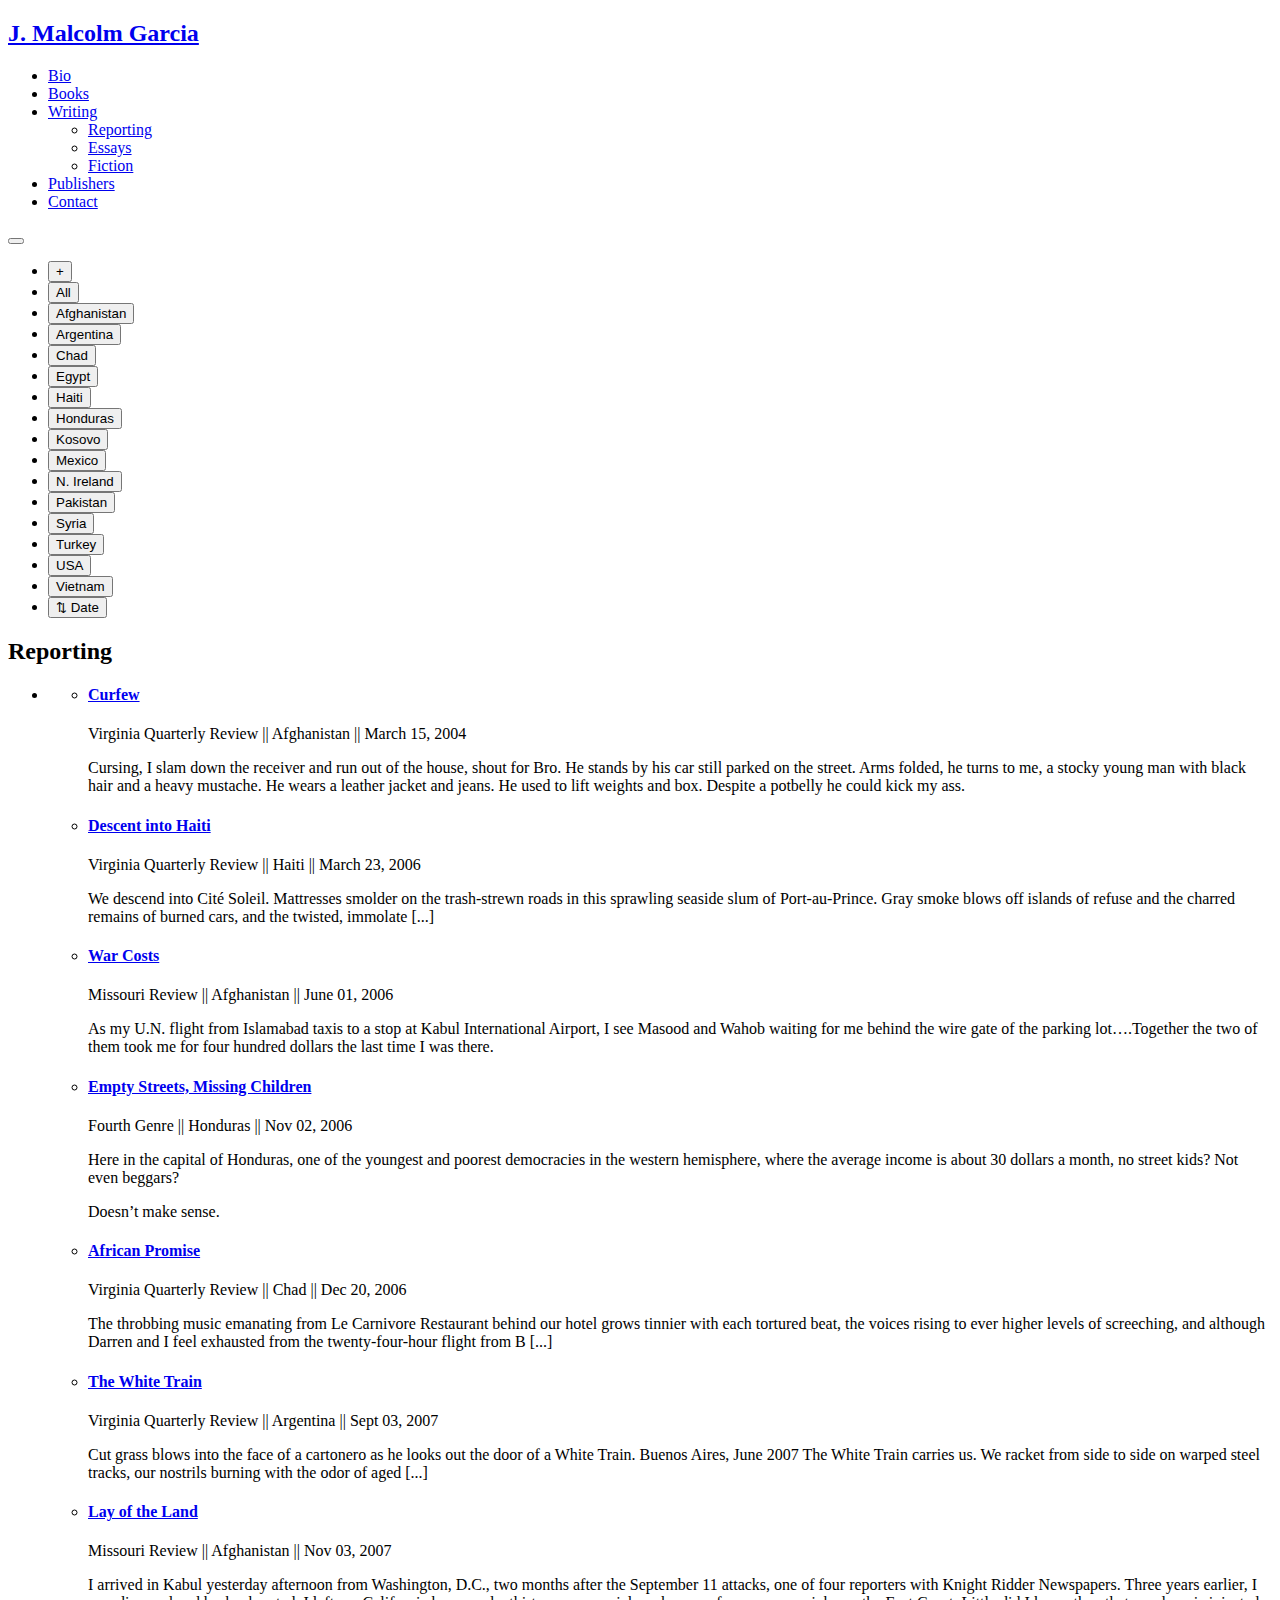
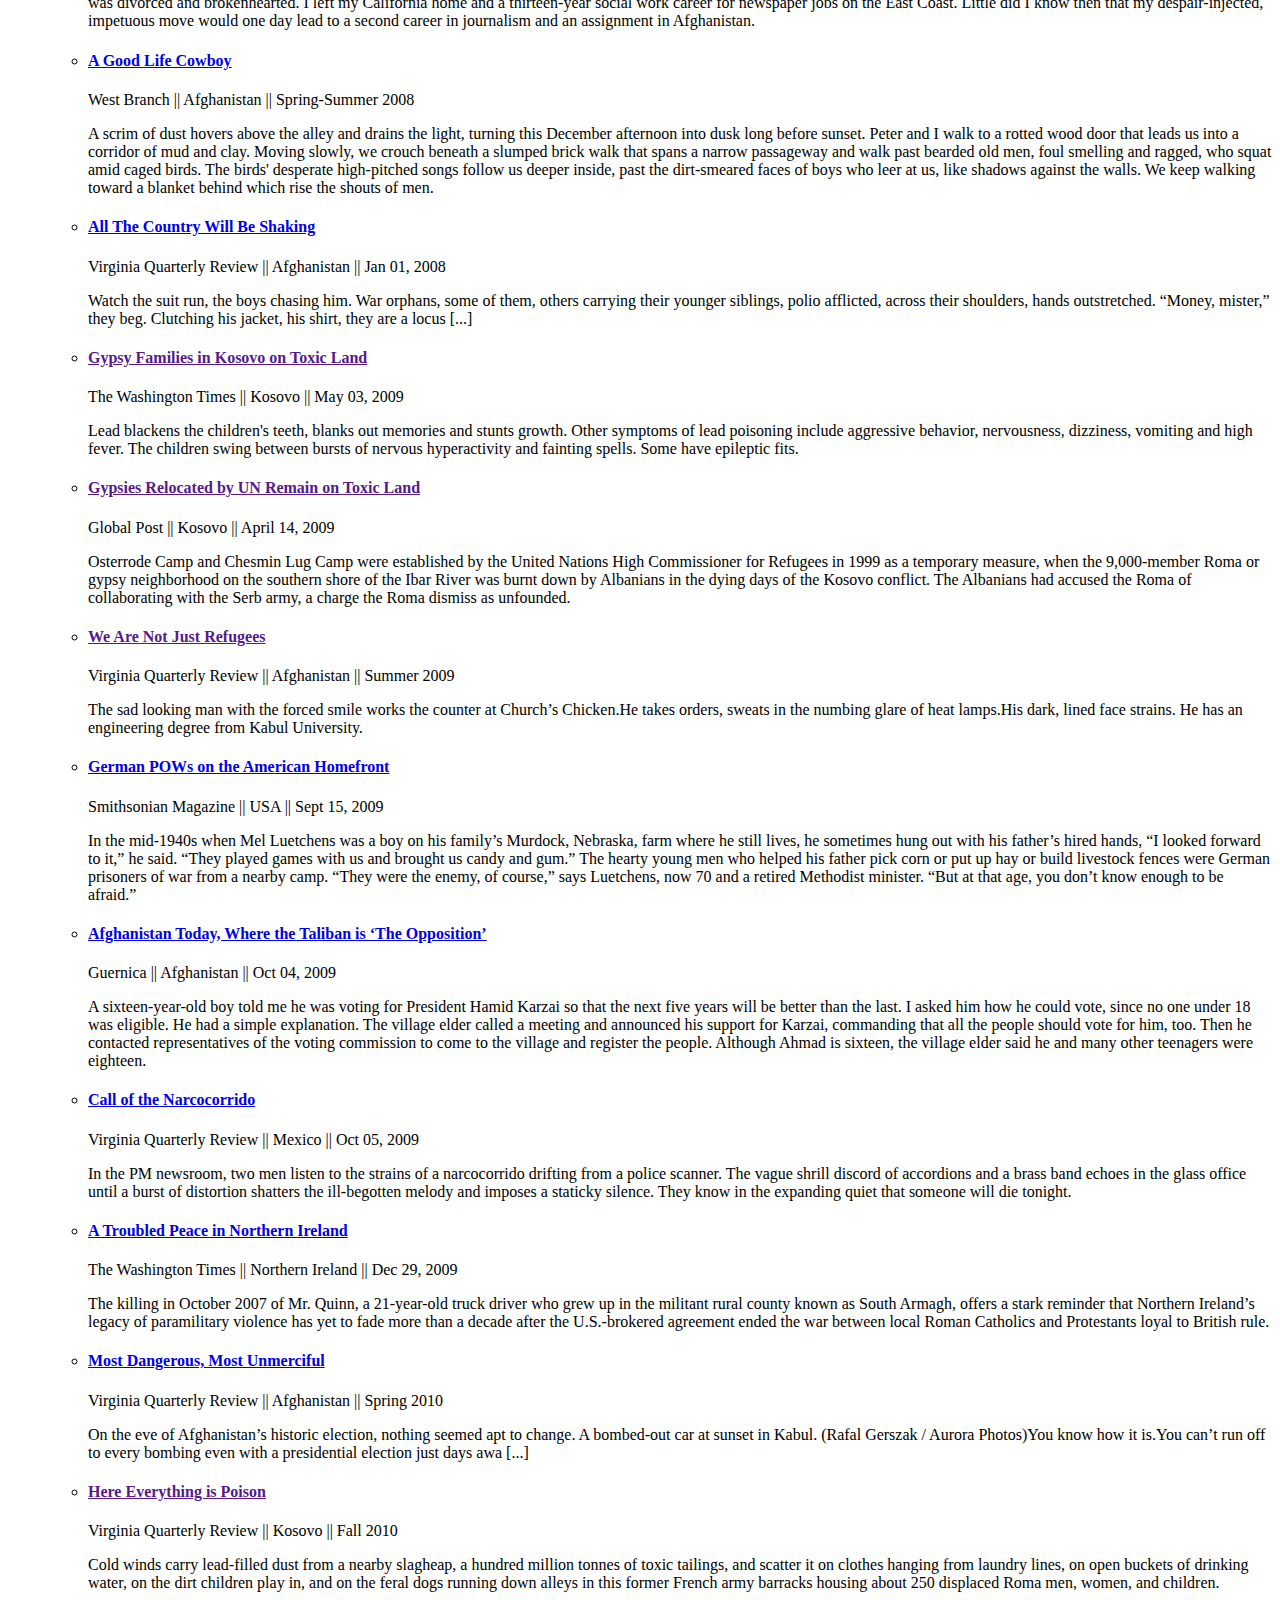
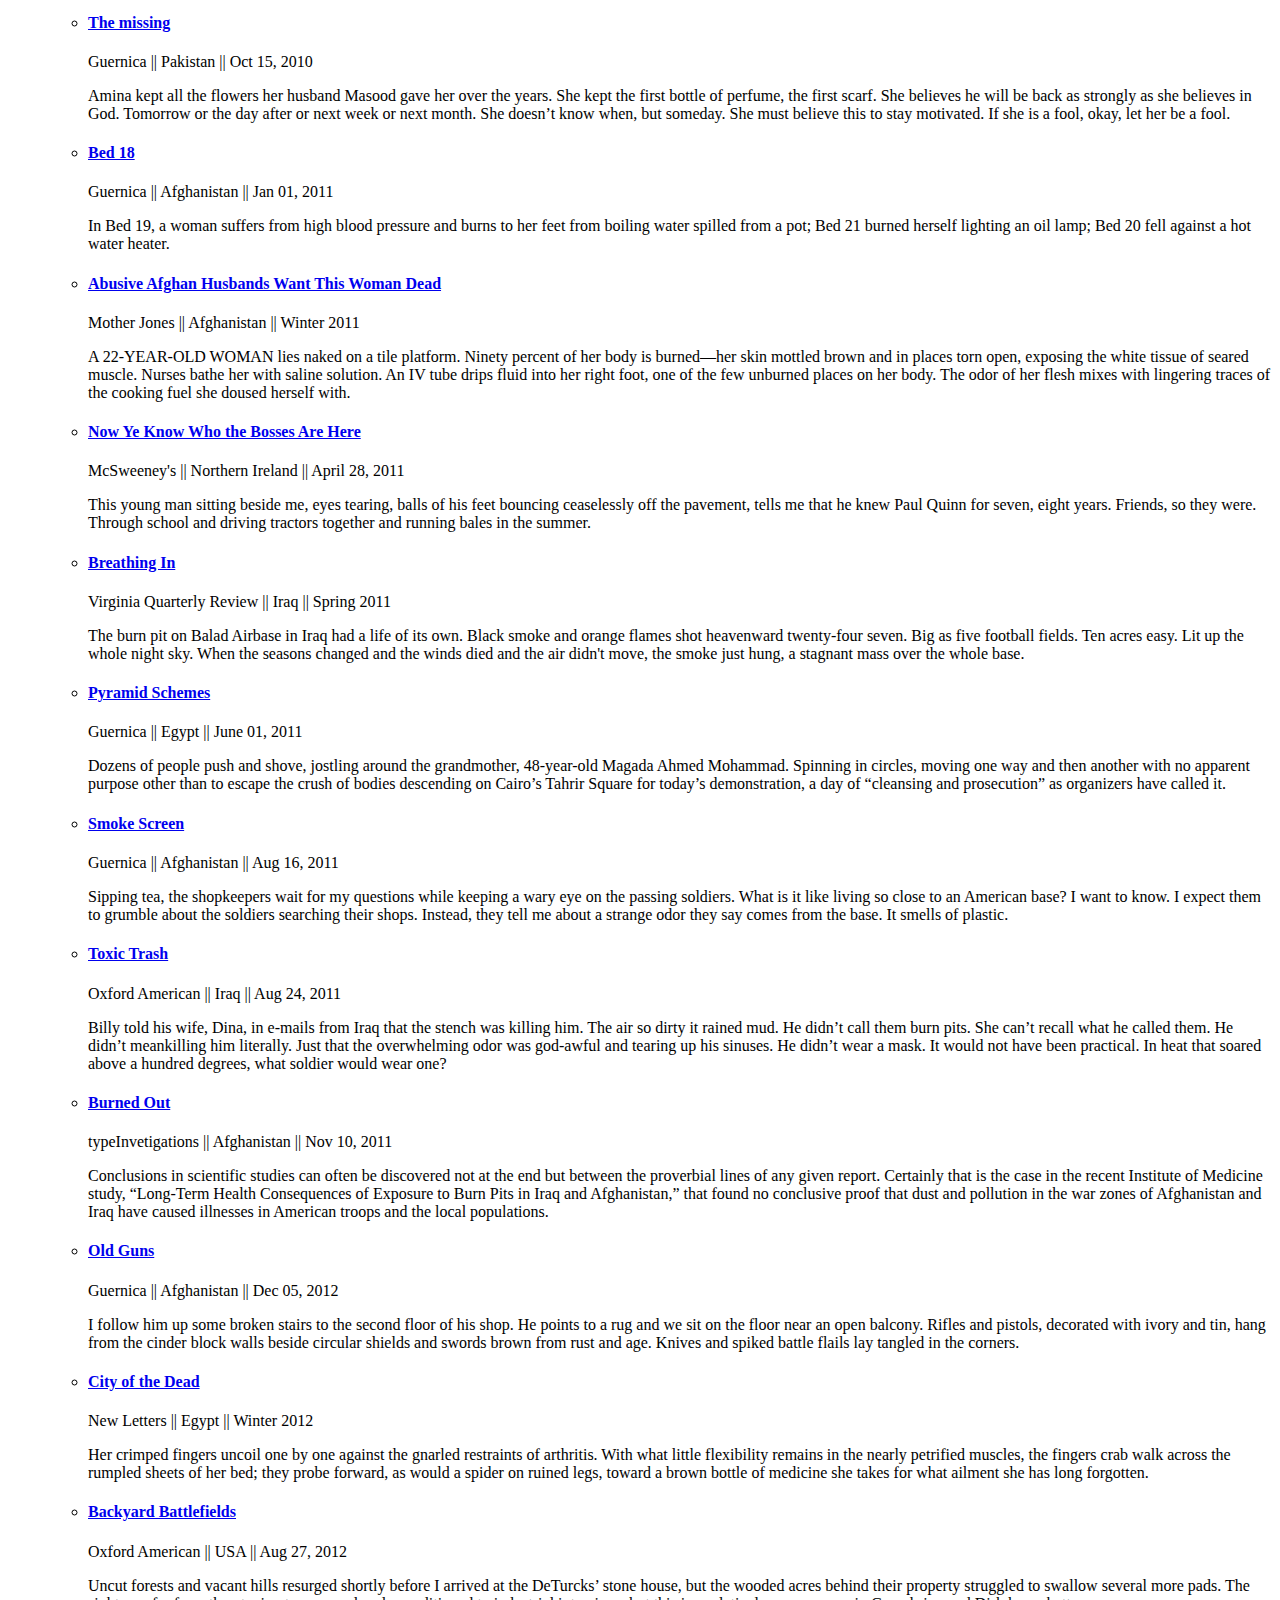
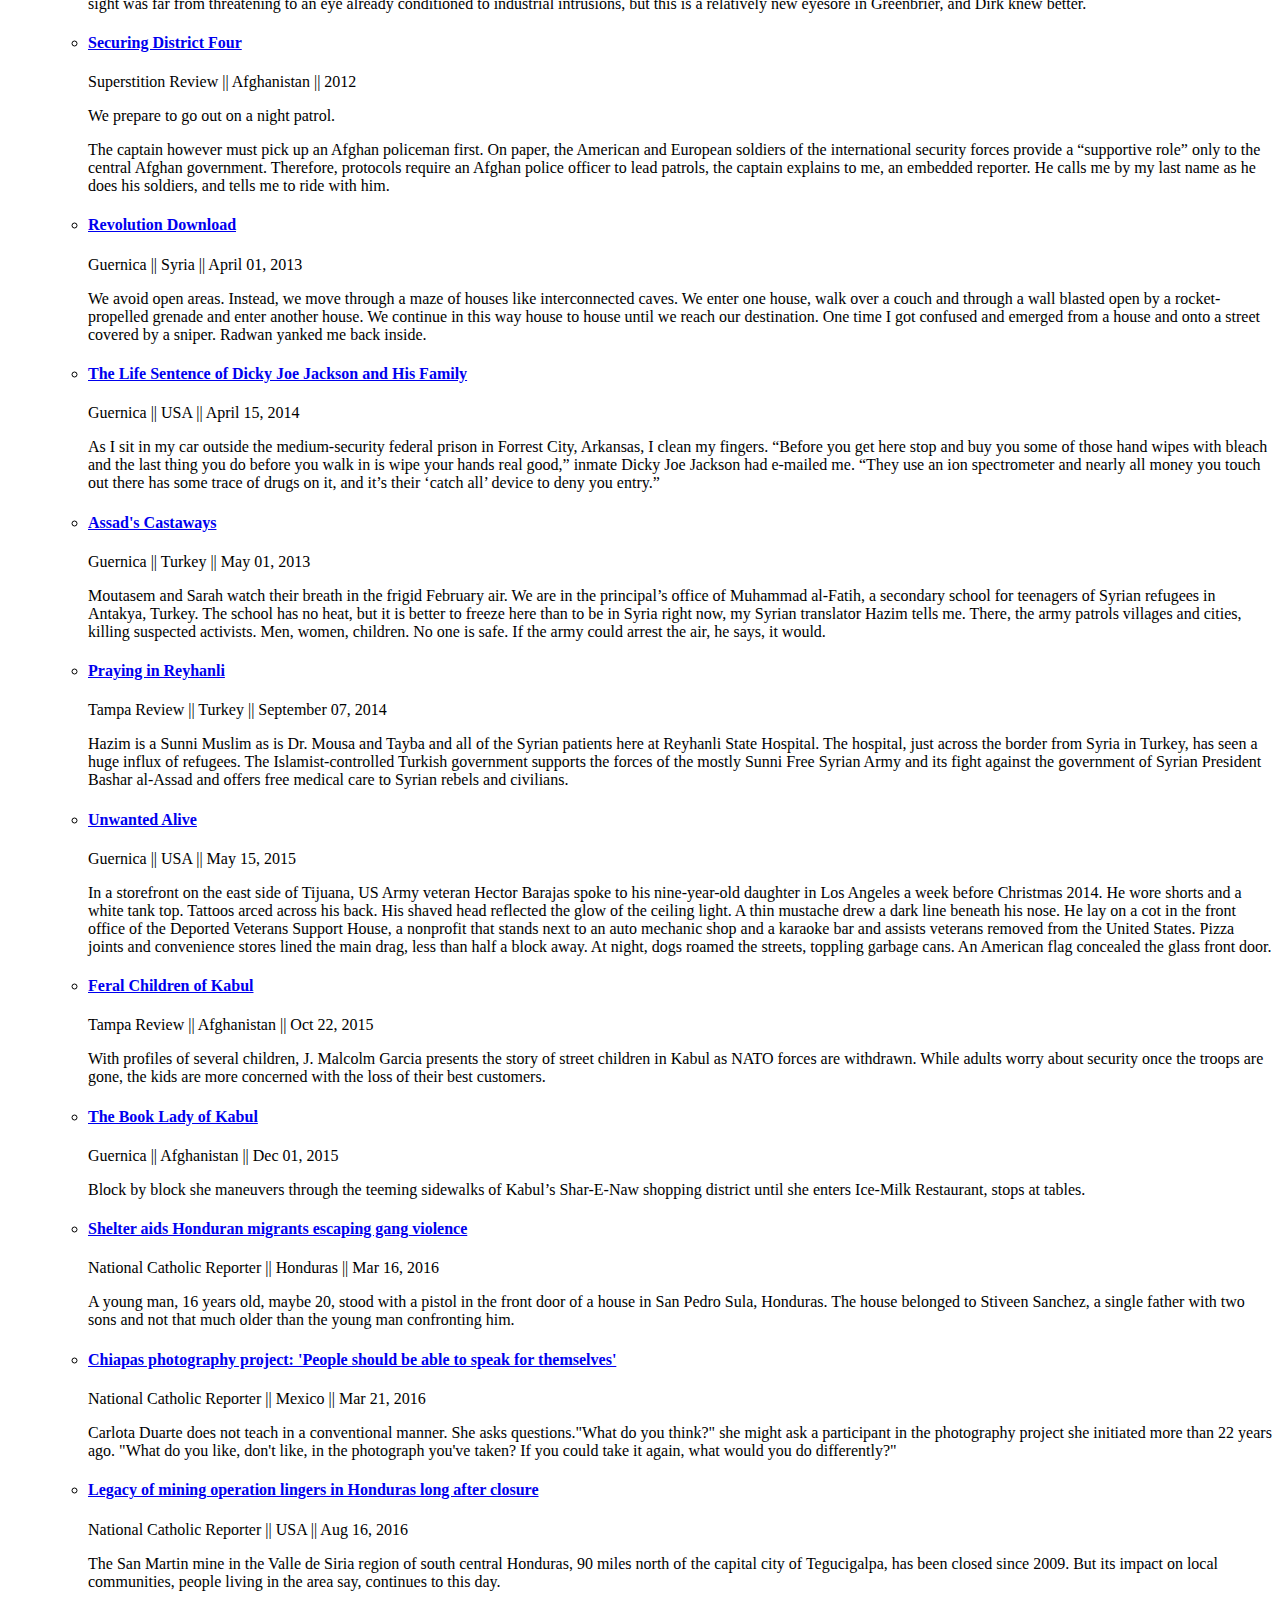
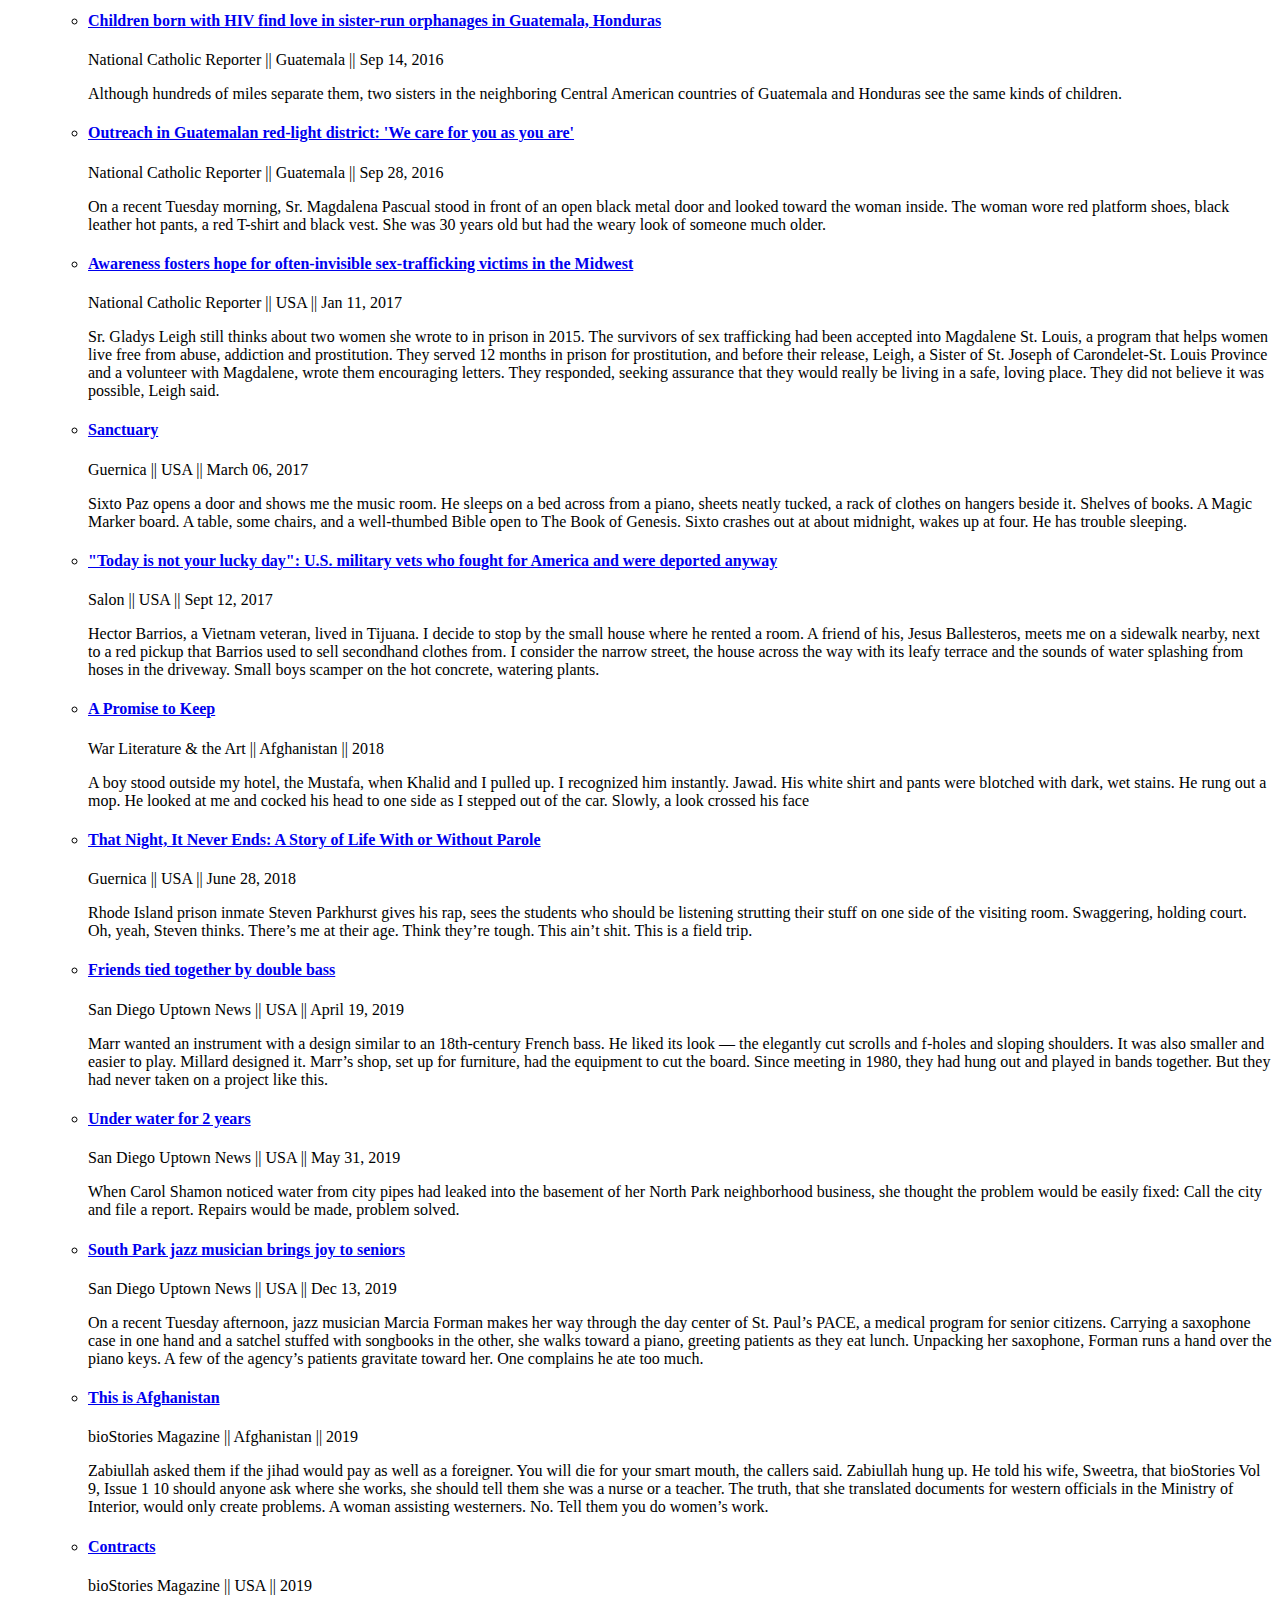
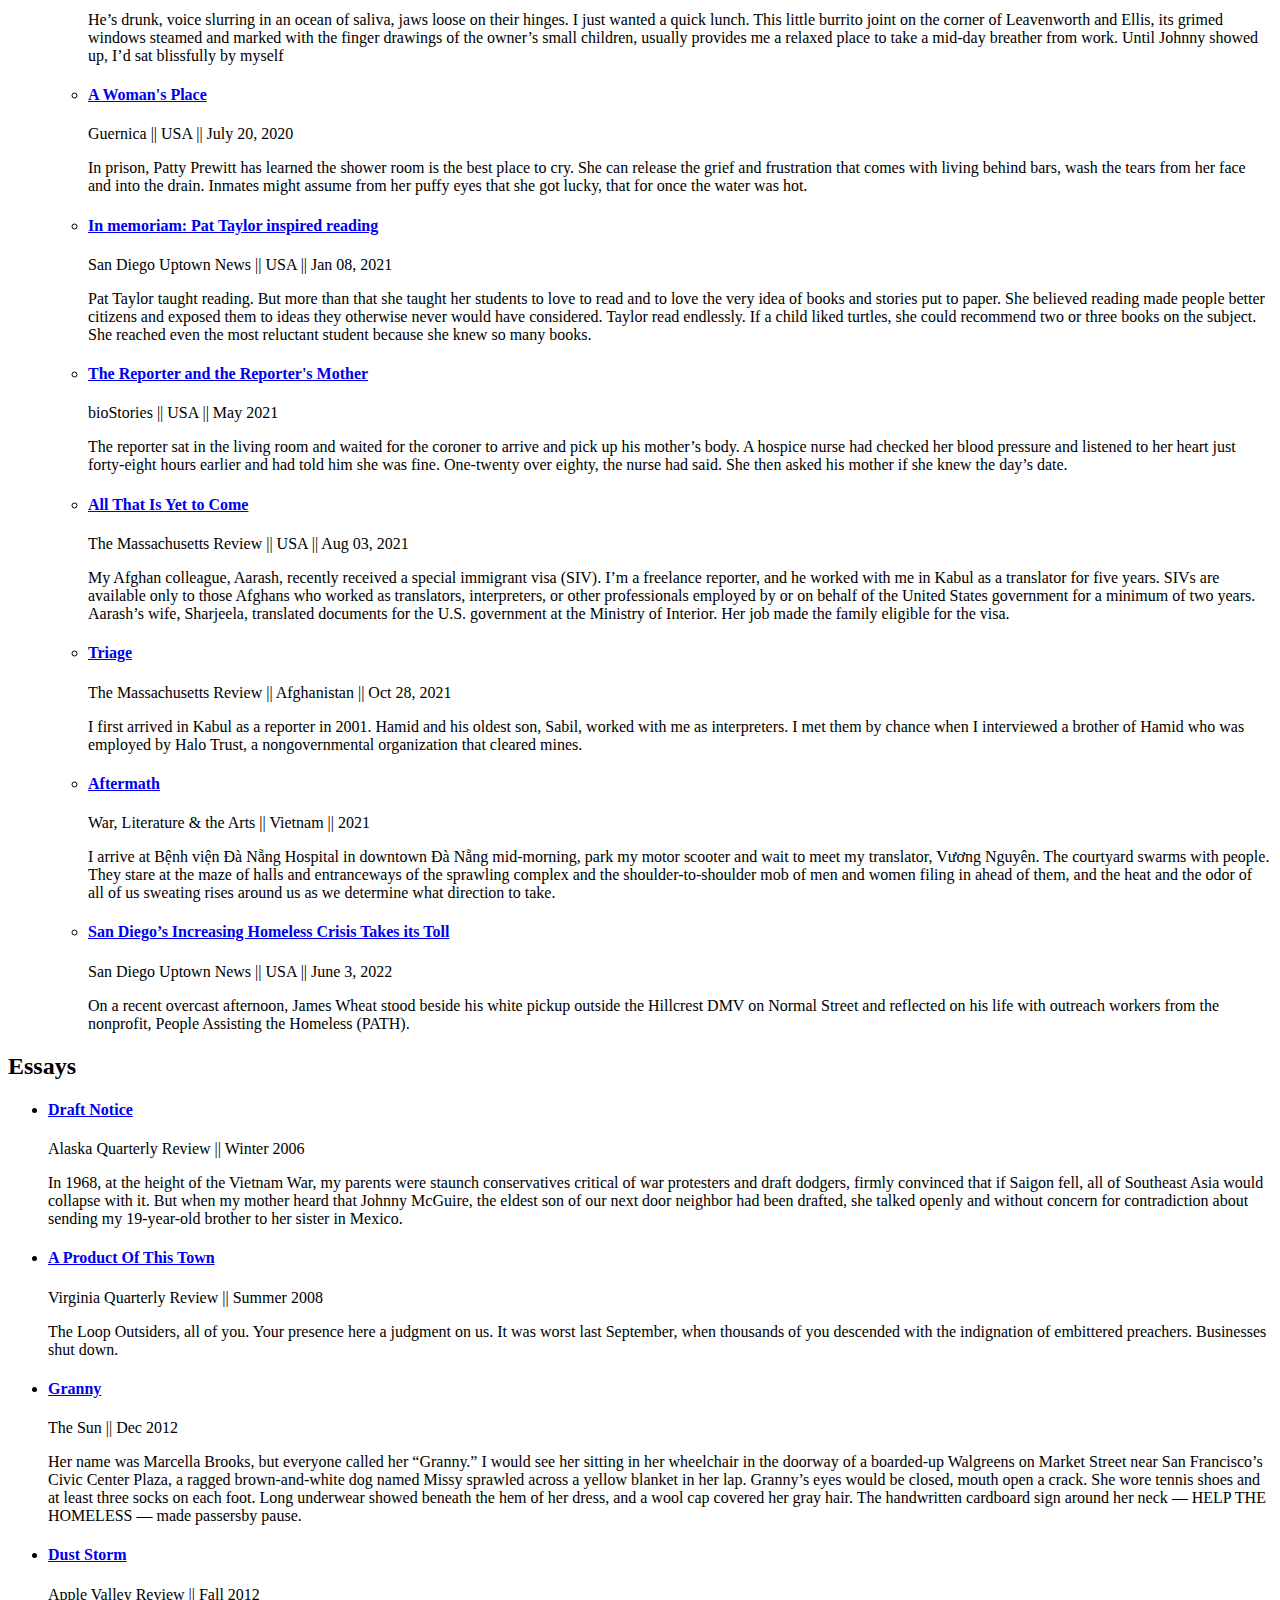
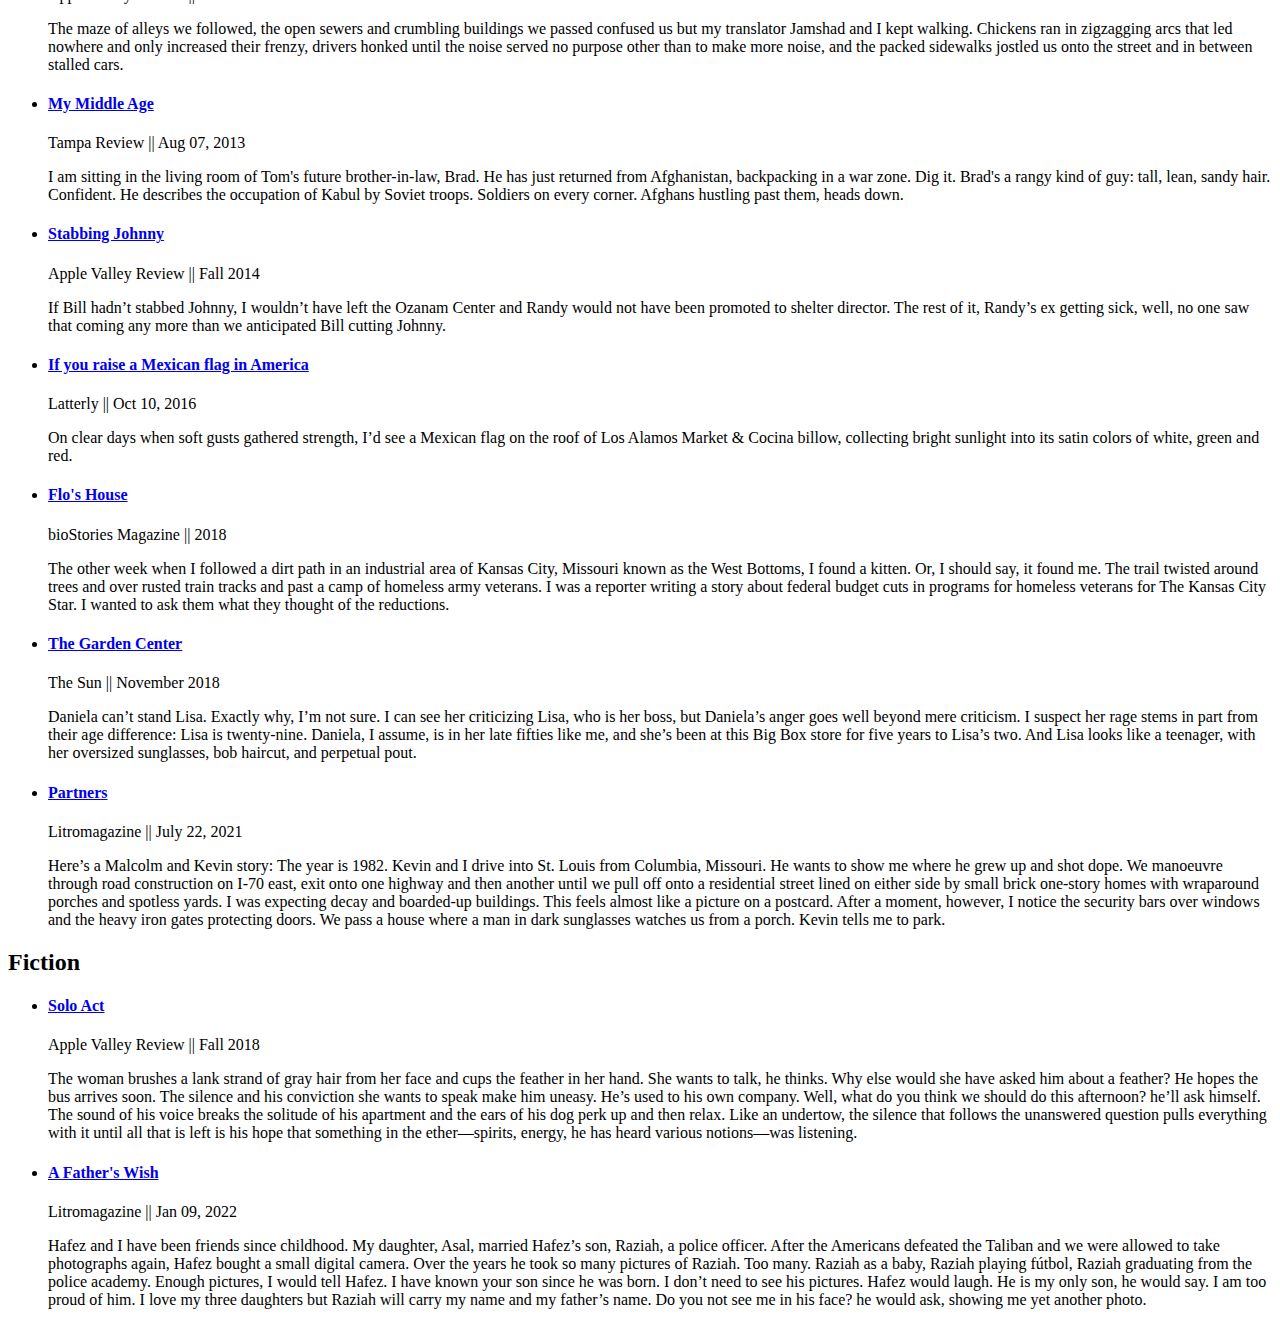
==== articles.html @ fdd78f4a "Add files via upload" ====
<!DOCTYPE html>
<html lang="en">
<head>
    <meta charset="UTF-8">
    <meta http-equiv="X-UA-Compatible" content="IE=edge">
    <meta name="viewport" content="width=device-width, initial-scale=1.0">
    <title>J. Malcolm Garcia</title>
    <link rel="stylesheet" href="styles/style.css">

    <script src="src/articles.js" defer></script>
    <script src="src/script.js" defer></script>
</head>
<body>
    <section class="header-top flex" id="main">
        <section class="mobile-header">
            <div class="hamburger">
                <span class="hamburger-span"></span>
                <span class="hamburger-span span-reverse"></span>
            </div>
            <section class="header-left">
                <h2>
                    <a target="_blank" rel="noopener noreferrer" href="index.html">J. Malcolm Garcia</a>
                </h2>
            </section>
        </section>
        <nav class="header-right">
            <ul class="header-nav flex">
                <li>
                    <a class="nav-link" href="index.html#bio">Bio</a>
                </li>
                <li>
                    <a class="nav-link" href="books.html">Books</a>
                </li>
                <li class="dropdown">
                    <a class="nav-link" href="articles.html">Writing</a>
                    <ul class="dropdown-list">
                        <li>
                            <a href="articles.html#reporting">Reporting</a>
                        </li>
                        <li>
                            <a href="articles.html#essays">Essays</a>
                        </li>
                        <li>
                            <a href="articles.html#fiction">Fiction</a>
                        </li>
                    </ul>
                </li>
                <li>
                    <a class="nav-link" href="index.html#publisher">Publishers</a>
                </li>
                <li>
                    <a class="nav-link" href="index.html#contact">Contact</a>
                </li>
            </ul>
        </nav>
    </section>
    <section class="">
        <button class="open-nav"></button>
        <ul class="article-nav">
            <li>
                <button class="mainop">+</button>
            </li>
            <li>
                <button class="tag">All</button>
            </li>
            <li>
                <button class="tag">Afghanistan</button>
            </li>
            <li>
                <button class="tag">Argentina</button>
            </li>
            <li>
                <button class="tag">Chad</button>
            </li>
            <li>
                <button class="tag">Egypt</button>
            </li>
            <li>
                <button class="tag">Haiti</button>
            </li>
            <li>
                <button class="tag second">Honduras</button>
            </li>
            <li>
                <button class="tag">Kosovo</button>
            </li>
            <li>
                <button class="tag">Mexico</button>
            </li>
            <li>
                <button class="tag">N. Ireland</button>
            </li>
            <li>
                <button class="tag">Pakistan</button>
            </li>
            <li>
                <button class="tag">Syria</button>
            </li>
            <li>
                <button class="tag">Turkey</button>
            </li>
            <li>
                <button class="tag">USA</button>
            </li>
            <li>
                <button class="tag">Vietnam</button>
            </li>
            <li>
                <button class="reverse">&#8645; Date</button>
            </li>
        </ul>
    
   
    </section>
    <main class="articles-main">
        <section id="reporting">
            <header>
                <h2>Reporting</h2>
            </header>
            <ul class="article-reporting-list">
                <li>
                    <!-- <header>
                        <h3>Afghanistan</h3>
                    </header> -->
                    <ul class="article-list article-country-list">
                        <li class="report-article">
                            <section class="article-title">
                                <h4>
                                    <a target="_blank" rel="noopener noreferrer" href="https://www.vqronline.org/dispatch/curfew-afghanistan-2002">Curfew</a>
                                </h4>
                            </section>
                            <section class="article-publication">
                                
                                <span class="article-publisher">Virginia Quarterly Review</span>
                                <span class="article-bars">||</span>
                                <span class="article-country">Afghanistan</span>
                                <span class="article-bars">||</span>
                                <span class="article-date">March 15, 2004</span>
                            </section>
                            <!-- <section class="article-country">
                                <span>Afghanistan</span>
                            </section> -->
                            <section class="article-exerpt">
                                <p>Cursing, I slam down the receiver and run out of the house, shout for Bro. He stands by his car still parked on the street. Arms folded, he turns to me, a stocky young man with black hair and a heavy mustache. He wears a leather jacket and jeans. He used to lift weights and box. Despite a potbelly he could kick my ass.</p>
                            </section>
                        </li>
                        <li class="report-article">
                            <section class="article-title">
                                <h4>
                                    <a target="_blank" rel="noopener noreferrer" href="https://www.vqronline.org/dispatch/descent-haiti">Descent into Haiti</a>
                                </h4>
                            </section>
                            <section class="article-publication">
                                <span class="article-publisher">Virginia Quarterly Review</span>
                                <span class="article-bars">||</span>
                                <span class="article-country">Haiti</span>
                                <span class="article-bars">||</span>
                                <span class="article-date">March 23, 2006</span>
                            </section>
                            <section class="article-exerpt">
                                <p>We descend into Cité Soleil. Mattresses smolder on the trash-strewn roads in this sprawling seaside slum of Port-au-Prince. Gray smoke blows off islands of refuse and the charred remains of burned cars, and the twisted, immolate [...]</p>
                            </section>
                        </li>
                        <li class="report-article">
                            <section class="article-title">
                                <h4>
                                    <a target="_blank" rel="noopener noreferrer" href="https://www.missourireview.com/article/war-costs/">War Costs</a>
                                </h4>
                            </section>
                            <section class="article-publication">
                                <span class="article-publisher">Missouri Review</span>
                                <span class="article-bars">||</span>
                                <span class="article-country">Afghanistan</span>
                                <span class="article-bars">||</span>
                                <span class="article-date">June 01, 2006</span>
                            </section>
                            <section class="article-exerpt">
                                <p>As my U.N. flight from Islamabad taxis to a stop at Kabul International Airport, I see Masood and Wahob waiting for me behind the wire gate of the parking lot….Together the two of them took me for four hundred dollars the last time I was there.</p>
                            </section>
                        </li>
                        <li class="report-article">
                            <section class="article-title">
                                <h4>
                                    <a target="_blank" rel="noopener noreferrer" href="https://muse.jhu.edu/article/205979/pdf">Empty Streets, Missing Children</a>
                                </h4>
                            </section>
                            <section class="article-publication">
                                <span class="article-publisher">Fourth Genre</span>
                                <span class="article-bars">||</span>
                                <span class="article-country">Honduras</span>
                                <span class="article-bars">||</span>
                                <span class="article-date">Nov 02, 2006</span>
                            </section>
                            <section class="article-exerpt">
                                <p>Here in the capital of Honduras, one of the youngest and poorest democracies in the western hemisphere, where the average income is about 30 dollars a month, no street kids? Not even beggars?</p>
                                <p>Doesn’t make sense.</p>
                            </section>
                        </li>
                        <li class="report-article">
                            <section class="article-title">
                                <h4>
                                    <a target="_blank" rel="noopener noreferrer" href="https://www.vqronline.org/vqr-portfolio/african-promise-chad-august-september-2006">African Promise</a>
                                </h4>
                            </section>
                            <section class="article-publication">
                                <span class="article-publisher">Virginia Quarterly Review</span>
                                <span class="article-bars">||</span>
                                <span class="article-country">Chad</span>
                                <span class="article-bars">||</span>
                                <span class="article-date">Dec 20, 2006</span>
                            </section>
                            <section class="article-exerpt">
                                <p>The throbbing music emanating from Le Carnivore Restaurant behind our hotel grows tinnier with each tortured beat, the voices rising to ever higher levels of screeching, and although Darren and I feel exhausted from the twenty-four-hour flight from B [...]</p>
                            </section>
                        </li>
                        <li class="report-article">
                            <section class="article-title">
                                <h4>
                                    <a target="_blank" rel="noopener noreferrer" href="https://www.vqronline.org/essay/white-train">The White Train</a>
                                </h4>
                            </section>
                            <section class="article-publication">
                                <span class="article-publisher">Virginia Quarterly Review</span>
                                <span class="article-bars">||</span>
                                <span class="article-country">Argentina</span>
                                <span class="article-bars">||</span>
                                <span class="article-date">Sept 03, 2007</span>
                            </section>
                            <section class="article-exerpt">
                                <p>Cut grass blows into the face of a cartonero as he looks out the door of a White Train. Buenos Aires, June 2007 The White Train carries us. We racket from side to side on warped steel tracks, our nostrils burning with the odor of aged [...]</p>
                            </section>
                        </li>
                        <li class="report-article">
                            <section class="article-title">
                                <h4>
                                    <a target="_blank" rel="noopener noreferrer" href="https://muse.jhu.edu/article/222704/pdf">Lay of the Land</a>
                                </h4>
                            </section>
                            <section class="article-publication">
                                <span class="article-publisher">Missouri Review</span>
                                <span class="article-bars">||</span>
                                <span class="article-country">Afghanistan</span>
                                <span class="article-bars">||</span>
                                <span class="article-date">Nov 03, 2007</span>
                            </section>
                            <section class="article-exerpt">
                                <p>I arrived in Kabul yesterday afternoon from Washington, D.C., two months after the September 11 attacks, one of four reporters with Knight Ridder Newspapers. Three years earlier, I was divorced and brokenhearted. I left my California home and a thirteen-year social work career for newspaper jobs on the East Coast. Little did I know then that my despair-injected, impetuous move would one day lead to a second career in journalism and an assignment in Afghanistan.</p>
                            </section>
                        </li>
                        <li class="report-article">
                            <section class="article-title">
                                <h4>
                                    <a target="_blank" rel="noopener noreferrer" href="https://go.gale.com/ps/i.do?id=GALE%7CA178632093&sid=googleScholar&v=2.1&it=r&linkaccess=abs&issn=01496441&p=AONE&sw=w&userGroupName=anon%7E4ca58f11">A Good Life Cowboy</a>
                                </h4>
                            </section>
                            <section class="article-publication">
                                <span class="article-publisher">West Branch</span>
                                <span class="article-bars">||</span>
                                <span class="article-country">Afghanistan</span>
                                <span class="article-bars">||</span>
                                <span class="article-date">Spring-Summer 2008</span>
                            </section>
                            <section class="article-exerpt">
                                <p>A scrim of dust hovers above the alley and drains the light, turning this December afternoon into dusk long before sunset. Peter and I walk to a rotted wood door that leads us into a corridor of mud and clay. Moving slowly, we crouch beneath a slumped brick walk that spans a narrow passageway and walk past bearded old men, foul smelling and ragged, who squat amid caged birds. The birds' desperate high-pitched songs follow us deeper inside, past the dirt-smeared faces of boys who leer at us, like shadows against the walls. We keep walking toward a blanket behind which rise the shouts of men.</p>
                            </section>
                        </li>
                        <li class="report-article">
                            <section class="article-title">
                                <h4>
                                    <a target="_blank" rel="noopener noreferrer" href="https://www.vqronline.org/vqr-portfolio/all-country-will-be-shaking">All The Country Will Be Shaking</a>
                                </h4>
                            </section>
                            <section class="article-publication">
                                <span class="article-publisher">Virginia Quarterly Review</span>
                                <span class="article-bars">||</span>
                                <span class="article-country">Afghanistan</span>
                                <span class="article-bars">||</span>
                                <span class="article-date">Jan 01, 2008</span>
                            </section>
                            <section class="article-exerpt">
                                <p>Watch the suit run, the boys chasing him. War orphans, some of them, others carrying their younger siblings, polio afflicted, across their shoulders, hands outstretched. “Money, mister,” they beg. Clutching his jacket, his shirt, they are a locus [...]</p>
                            </section>
                        </li>
                        <li class="report-article">
                            <section class="article-title">
                                <h4>
                                    <a target="_blank" rel="noopener noreferrer" href="">Gypsy Families in Kosovo on Toxic Land</a>
                                </h4>
                            </section>
                            <section class="article-publication">
                                <span class="article-publisher">The Washington Times</span>
                                 <span class="article-bars">||</span>
                                <span class="article-country">Kosovo</span>
                                <span class="article-bars">||</span>
                                <span class="article-date">May 03, 2009</span>
                            </section>
                            <section class="article-exerpt">
                                <p>Lead blackens the children's teeth, blanks out memories and stunts growth. Other symptoms of lead poisoning include aggressive behavior, nervousness, dizziness, vomiting and high fever. The children swing between bursts of nervous hyperactivity and fainting spells. Some have epileptic fits.</p>
                            </section>
                        </li>
                        <li class="report-article">
                            <section class="article-title">
                                <h4>
                                    <a target="_blank" rel="noopener noreferrer" href="">Gypsies Relocated by UN Remain on Toxic Land</a>
                                </h4>
                            </section>
                            <section class="article-publication">
                                <span class="article-publisher">Global Post</span>
                                 <span class="article-bars">||</span>
                                <span class="article-country">Kosovo</span>
                                <span class="article-bars">||</span>
                                <span class="article-date">April 14, 2009</span>
                            </section>
                            <section class="article-exerpt">
                                <p>Osterrode Camp and Chesmin Lug Camp were established by the United Nations High Commissioner for Refugees in 1999 as a temporary measure, when the 9,000-member Roma or gypsy neighborhood on the southern shore of the Ibar River was burnt down by Albanians in the dying days of the Kosovo conflict. The Albanians had accused the Roma of collaborating with the Serb army, a charge the Roma dismiss as unfounded.</p>
                            </section>
                        </li>
                        <li class="report-article">
                            <section class="article-title">
                                <h4>
                                    <a target="_blank" rel="noopener noreferrer" href="">We Are Not Just Refugees</a>
                                </h4>
                            </section>
                            <section class="article-publication">
                                <span class="article-publisher">Virginia Quarterly Review</span>
                                 <span class="article-bars">||</span>
                                <span class="article-country">Afghanistan</span>
                                <span class="article-bars">||</span>
                                <span class="article-date">Summer 2009</span>
                            </section>
                            <section class="article-exerpt">
                                <p>The sad looking man with the forced smile works the counter at Church’s Chicken.He takes orders, sweats in the numbing glare of heat lamps.His dark, lined face strains. He has an engineering degree from Kabul University.</p>
                            </section>
                        </li>
                        <li class="report-article">
                            <section class="article-title">
                                <h4>
                                    <a target="_blank" rel="noopener noreferrer" href="https://www.smithsonianmag.com/history/german-pows-on-the-american-homefront-141009996/">German POWs on the American Homefront</a>
                                </h4>
                            </section>
                            <section class="article-publication">
                                <span class="article-publisher">Smithsonian Magazine</span>
                                <span class="article-bars">||</span>
                                <span class="article-country">USA</span>
                                <span class="article-bars">||</span>
                                <span class="article-date">Sept 15, 2009</span>
                            </section>
                            <section class="article-exerpt">
                                <p>In the mid-1940s when Mel Luetchens was a boy on his family’s Murdock, Nebraska, farm where he still lives, he sometimes hung out with his father’s hired hands, “I looked forward to it,” he said. “They played games with us and brought us candy and gum.” The hearty young men who helped his father pick corn or put up hay or build livestock fences were German prisoners of war from a nearby camp. “They were the enemy, of course,” says Luetchens, now 70 and a retired Methodist minister. “But at that age, you don’t know enough to be afraid.”</p>
                            </section>
                        </li>
                        <li class="report-article">
                            <section class="article-title">
                                <h4>
                                    <a target="_blank" rel="noopener noreferrer" href="https://www.guernicamag.com/j_malcolm_garcia_afghanistan_t/">Afghanistan Today, Where the Taliban is ‘The Opposition’</a>
                                </h4>
                            </section>
                            <section class="article-publication">
                                <span class="article-publisher">Guernica</span>
                                <span class="article-bars">||</span>
                                <span class="article-country">Afghanistan</span>
                                <span class="article-bars">||</span>
                                <span class="article-date">Oct 04, 2009</span>
                            </section>
                            <section class="article-exerpt">
                                <p>A sixteen-year-old boy told me he was voting for President Hamid Karzai so that the next five years will be better than the last. I asked him how he could vote, since no one under 18 was eligible. He had a simple explanation. The village elder called a meeting and announced his support for Karzai, commanding that all the people should vote for him, too. Then he contacted representatives of the voting commission to come to the village and register the people. Although Ahmad is sixteen, the village elder said he and many other teenagers were eighteen.</p>
                            </section>
                        </li>
                        <li class="report-article">
                            <section class="article-title">
                                <h4>
                                    <a target="_blank" rel="noopener noreferrer" href="https://www.vqronline.org/vqr-portfolio/call-narcocorrido">Call of the Narcocorrido</a>
                                </h4>
                            </section>
                            <section class="article-publication">
                                <span class="article-publisher">Virginia Quarterly Review</span>
                                <span class="article-bars">||</span>
                                <span class="article-country">Mexico</span>
                                <span class="article-bars">||</span>
                                <span class="article-date">Oct 05, 2009</span>
                            </section>
                            <section class="article-exerpt">
                                <p>In the PM newsroom, two men listen to the strains of a narcocorrido drifting from a police scanner. The vague shrill discord of accordions and a brass band echoes in the glass office until a burst of distortion shatters the ill-begotten melody and imposes a staticky silence. They know in the expanding quiet that someone will die tonight.</p>
                            </section>
                        </li>
                        <li class="report-article">
                            <section class="article-title">
                                <h4>
                                    <a target="_blank" rel="noopener noreferrer" href="https://www.typeinvestigations.org/investigation/2009/12/29/troubled-peace-northern-ireland/">A Troubled Peace in Northern Ireland</a>
                                </h4>
                            </section>
                            <section class="article-publication">
                                <span class="article-publisher">The Washington Times</span>
                                <span class="article-bars">||</span>
                                <span class="article-country">Northern Ireland</span>
                                <span class="article-bars">||</span>
                                <span class="article-date">Dec 29, 2009</span>
                            </section>
                            <section class="article-exerpt">
                                <p>The killing in October 2007 of Mr. Quinn, a 21-year-old truck driver who grew up in the militant rural county known as South Armagh, offers a stark reminder that Northern Ireland’s legacy of paramilitary violence has yet to fade more than a decade after the U.S.-brokered agreement ended the war between local Roman Catholics and Protestants loyal to British rule.</p>
                            </section>
                        </li>
                        <li class="report-article">
                            <section class="article-title">
                                <h4>
                                    <a target="_blank" rel="noopener noreferrer" href="https://www.vqronline.org/vqr-portfolio/most-dangerous-most-unmerciful">Most Dangerous, Most Unmerciful</a>
                                </h4>
                            </section>
                            <section class="article-publication">
                                <span class="article-publisher">Virginia Quarterly Review</span>
                                 <span class="article-bars">||</span>
                                <span class="article-country">Afghanistan</span>
                                <span class="article-bars">||</span>
                                <span class="article-date">Spring 2010</span>
                            </section>
                            <section class="article-exerpt">
                                <p>On the eve of Afghanistan’s historic election, nothing seemed apt to change. A bombed-out car at sunset in Kabul. (Rafal Gerszak / Aurora Photos)You know how it is.You can’t run off to every bombing even with a presidential election just days awa [...]</p>
                            </section>
                        </li>
                        <li class="report-article">
                            <section class="article-title">
                                <h4>
                                    <a target="_blank" rel="noopener noreferrer" href="">Here Everything is Poison</a>
                                </h4>
                            </section>
                            <section class="article-publication">
                                <span class="article-publisher">Virginia Quarterly Review </span>
                                <span class="article-bars">||</span>
                                <span class="article-country">Kosovo</span>
                                <span class="article-bars">||</span>
                                <span class="article-date">Fall 2010</span>
                            </section>
                            <section class="article-exerpt">
                                <p>Cold winds carry lead-filled dust from a nearby slagheap, a hundred million tonnes of toxic tailings, and scatter it on clothes hanging from laundry lines, on open buckets of drinking water, on the dirt children play in, and on the feral dogs running down alleys in this former French army barracks housing about 250 displaced Roma men, women, and children.</p>
                            </section>
                        </li>
                        <li class="report-article">
                            <section class="article-title">
                                <h4>
                                    <a target="_blank" rel="noopener noreferrer" href="https://www.guernicamag.com/garcia_10_15_10/">The missing</a>
                                </h4>
                            </section>
                            <section class="article-publication">
                                <span class="article-publisher">Guernica</span>
                                <span class="article-bars">||</span>
                                <span class="article-country">Pakistan</span>
                                <span class="article-bars">||</span>
                                <span class="article-date">Oct 15, 2010</span>
                            </section>
                            <section class="article-exerpt">
                                <p>Amina kept all the flowers her husband Masood gave her over the years. She kept the first bottle of perfume, the first scarf. She believes he will be back as strongly as she believes in God. Tomorrow or the day after or next week or next month. She doesn’t know when, but someday. She must believe this to stay motivated. If she is a fool, okay, let her be a fool.</p>
                            </section>
                        </li>
                        <li class="report-article">
                            <section class="article-title">
                                <h4>
                                    <a target="_blank" rel="noopener noreferrer" href="https://www.guernicamag.com/garcia_1_1_11/">Bed 18</a>
                                </h4>
                            </section>
                            <section class="article-publication">
                                <span class="article-publisher">Guernica</span>
                                <span class="article-bars">||</span>
                                <span class="article-country">Afghanistan</span>
                                <span class="article-bars">||</span>
                                <span class="article-date">Jan 01, 2011</span>
                            </section>
                            <section class="article-exerpt">
                                <p> In Bed 19, a woman suffers from high blood pressure and burns to her feet from boiling water spilled from a pot; Bed 21 burned herself lighting an oil lamp; Bed 20 fell against a hot water heater.</p>
                            </section>
                        </li>
                        <li class="report-article">
                            <section class="article-title">
                                <h4>
                                    <a target="_blank" rel="noopener noreferrer" href="https://www.motherjones.com/politics/2011/02/self-immolation-afghanistan-maria-bashir-herat/">Abusive Afghan Husbands Want This Woman Dead</a>
                                </h4>
                            </section>
                            <section class="article-publication">
                                <span class="article-publisher">Mother Jones</span>
                                <span class="article-bars">||</span>
                                <span class="article-country">Afghanistan</span>
                                <span class="article-bars">||</span>
                                <span class="article-date">Winter 2011</span>
                            </section>
                            <section class="article-exerpt">
                                <p>A 22-YEAR-OLD WOMAN lies naked on a tile platform. Ninety percent of her body is burned—her skin mottled brown and in places torn open, exposing the white tissue of seared muscle. Nurses bathe her with saline solution. An IV tube drips fluid into her right foot, one of the few unburned places on her body. The odor of her flesh mixes with lingering traces of the cooking fuel she doused herself with.</p>
                            </section>
                        </li>
                        <li class="report-article">
                            <section class="article-title">
                                <h4>
                                    <a target="_blank" rel="noopener noreferrer" href="https://www.typeinvestigations.org/investigation/2011/04/28/now-ye-know-bosses/">Now Ye Know Who the Bosses Are Here</a>
                                </h4>
                            </section>
                            <section class="article-publication">
                                <span class="article-publisher">McSweeney's</span>
                                <span class="article-bars">||</span>
                                <span class="article-country">Northern Ireland</span>
                                <span class="article-bars">||</span>
                                <span class="article-date">April 28, 2011</span>
                            </section>
                            <section class="article-exerpt">
                                <p>This young man sitting beside me, eyes tearing, balls of his feet bouncing ceaselessly off the pavement, tells me that he knew Paul Quinn for seven, eight years. Friends, so they were. Through school and driving tractors together and running bales in the summer.</p>
                            </section>
                        </li>
                        <li class="report-article">
                            <section class="article-title">
                                <h4>
                                    <a target="_blank" rel="noopener noreferrer" href="https://www.vqronline.org/essay/breathing">Breathing In</a>
                                </h4>
                            </section>
                            <section class="article-publication">
                                <span class="article-publisher">Virginia Quarterly Review</span>
                                <span class="article-bars">||</span>
                                <span class="article-country">Iraq</span>
                                <span class="article-bars">||</span>
                                <span class="article-date">Spring 2011</span>
                            </section>
                            <section class="article-exerpt">
                                <p>The burn pit on Balad Airbase in Iraq had a life of its own. Black smoke and orange flames shot heavenward twenty-four seven. Big as five football fields. Ten acres easy. Lit up the whole night sky. When the seasons changed and the winds died and the air didn't move, the smoke just hung, a stagnant mass over the whole base.</p>
                            </section>
                        </li>
                        <li class="report-article">
                            <section class="article-title">
                                <h4>
                                    <a target="_blank" rel="noopener noreferrer" href="https://www.guernicamag.com/garcia_6_1_11/">Pyramid Schemes</a>
                                </h4>
                            </section>
                            <section class="article-publication">
                                <span class="article-publisher">Guernica</span>
                                <span class="article-bars">||</span>
                                <span class="article-country">Egypt</span>
                                <span class="article-bars">||</span>
                                <span class="article-date">June 01, 2011</span>
                            </section>
                            <section class="article-exerpt">
                                <p>Dozens of people push and shove, jostling around the grandmother, 48-year-old Magada Ahmed Mohammad. Spinning in circles, moving one way and then another with no apparent purpose other than to escape the crush of bodies descending on Cairo’s Tahrir Square for today’s demonstration, a day of “cleansing and prosecution” as organizers have called it.</p>
                            </section>
                        </li>
                        <li class="report-article">
                            <section class="article-title">
                                <h4>
                                    <a target="_blank" rel="noopener noreferrer" href="https://www.typeinvestigations.org/investigation/2011/08/16/smoke-screen/">Smoke Screen</a>
                                </h4>
                            </section>
                            <section class="article-publication">
                                <span class="article-publisher">Guernica</span>
                                <span class="article-bars">||</span>
                                <span class="article-country">Afghanistan</span>
                                <span class="article-bars">||</span>
                                <span class="article-date">Aug 16, 2011</span>
                            </section>
                            <section class="article-exerpt">
                                <p>Sipping tea, the shopkeepers wait for my questions while keeping a wary eye on the passing soldiers. What is it like living so close to an American base? I want to know. I expect them to grumble about the soldiers searching their shops. Instead, they tell me about a strange odor they say comes from the base. It smells of plastic.</p>
                            </section>
                        </li>
                        <li class="report-article">
                            <section class="article-title">
                                <h4>
                                    <a target="_blank" rel="noopener noreferrer" href="https://www.typeinvestigations.org/investigation/2011/08/24/toxic-trash/">Toxic Trash</a>
                                </h4>
                            </section>
                            <section class="article-publication">
                                <span class="article-publisher">Oxford American</span>
                                <span class="article-bars">||</span>
                                <span class="article-country">Iraq</span>
                                <span class="article-bars">||</span>
                                <span class="article-date">Aug 24, 2011</span>
                            </section>
                            <section class="article-exerpt">
                                <p>Billy told his wife, Dina, in e-mails from Iraq that the stench was killing him. The air so dirty it rained mud. He didn’t call them burn pits. She can’t recall what he called them. He didn’t meankilling him literally. Just that the overwhelming odor was god-awful and tearing up his sinuses. He didn’t wear a mask. It would not have been practical. In heat that soared above a hundred degrees, what soldier would wear one?</p>
                            </section>
                        </li>
                        <li class="report-article">
                            <section class="article-title">
                                <h4>
                                    <a target="_blank" rel="noopener noreferrer" href="https://www.typeinvestigations.org/news/2011/11/10/burned/">Burned Out</a>
                                </h4>
                            </section>
                            <section class="article-publication">
                                <span class="article-publisher">typeInvetigations</span>
                                <span class="article-bars">||</span>
                                <span class="article-country">Afghanistan</span>
                                <span class="article-bars">||</span>
                                <span class="article-date">Nov 10, 2011</span>
                            </section>
                            <section class="article-exerpt">
                                <p>Conclusions in scientific studies can often be discovered not at the end but between the proverbial lines of any given report. Certainly that is the case in the recent Institute of Medicine study, “Long-Term Health Consequences of Exposure to Burn Pits in Iraq and Afghanistan,” that found no conclusive proof that dust and pollution in the war zones of Afghanistan and Iraq have caused illnesses in American troops and the local populations.</p>
                            </section>
                        </li>
                        <li class="report-article">
                            <section class="article-title">
                                <h4>
                                    <a target="_blank" rel="noopener noreferrer" href="https://www.guernicamag.com/j-malcolm-garcia-old-guns/">Old Guns</a>
                                </h4>
                            </section>
                            <section class="article-publication">
                                <span class="article-publisher">Guernica</span>
                                <span class="article-bars">||</span>
                                <span class="article-country">Afghanistan</span>
                                <span class="article-bars">||</span>
                                <span class="article-date">Dec 05, 2012</span>
                            </section>
                            <section class="article-exerpt">
                                <p>I follow him up some broken stairs to the second floor of his shop. He points to a rug and we sit on the floor near an open balcony. Rifles and pistols, decorated with ivory and tin, hang from the cinder block walls beside circular shields and swords brown from rust and age. Knives and spiked battle flails lay tangled in the corners.</p>
                            </section>
                        </li>
                        <li class="report-article">
                            <section class="article-title">
                                <h4>
                                    <a target="_blank" rel="noopener noreferrer" href="https://daedalus.umkc.edu/newletters/kipper_ce/NewLetters-V78-N2-P-9-20.html">City of the Dead</a>
                                </h4>
                            </section>
                            <section class="article-publication">
                                <span class="article-publisher">New Letters</span>
                                <span class="article-bars">||</span>
                                <span class="article-country">Egypt</span>
                                <span class="article-bars">||</span>
                                <span class="article-date">Winter 2012</span>
                            </section>
                            <section class="article-exerpt">
                                <p>Her crimped fingers uncoil one by one against the gnarled restraints of arthritis. With what little flexibility remains in the nearly petrified muscles, the fingers crab walk across the rumpled sheets of her bed; they probe forward, as would a spider on ruined legs, toward a brown bottle of medicine she takes for what ailment she has long forgotten.</p>
                            </section>
                        </li>
                        <li class="report-article">
                            <section class="article-title">
                                <h4>
                                    <a target="_blank" rel="noopener noreferrer" href="https://www.typeinvestigations.org/investigation/2012/08/27/backyard-battlefields/">Backyard Battlefields</a>
                                </h4>
                            </section>
                            <section class="article-publication">
                                <span class="article-publisher">Oxford American</span>
                                <span class="article-bars">||</span>
                                <span class="article-country">USA</span>
                                <span class="article-bars">||</span>
                                <span class="article-date">Aug 27, 2012</span>
                            </section>
                            <section class="article-exerpt">
                                <p>Uncut forests and vacant hills resurged shortly before I arrived at the DeTurcks’ stone house, but the wooded acres behind their property struggled to swallow several more pads. The sight was far from threatening to an eye already conditioned to industrial intrusions, but this is a relatively new eyesore in Greenbrier, and Dirk knew better.</p>
                            </section>
                        </li>
                        <li class="report-article">
                            <section class="article-title">
                                <h4>
                                    <a target="_blank" rel="noopener noreferrer" href="https://superstitionreview.asu.edu/issue9/nonfiction/jmalcolmgarcia">Securing District Four</a>
                                </h4>
                            </section>
                            <section class="article-publication">
                                <span class="article-publisher">Superstition Review</span>
                                <span class="article-bars">||</span>
                                <span class="article-country">Afghanistan</span>
                                <span class="article-bars">||</span>
                                <span class="article-date">2012</span>
                            </section>
                            <section class="article-exerpt">
                                <p>We prepare to go out on a night patrol. </p>
                                <p>The captain however must pick up an Afghan policeman first. On paper, the American and European soldiers of the international security forces provide a “supportive role” only to the central Afghan government. Therefore, protocols require an Afghan police officer to lead patrols, the captain explains to me, an embedded reporter. He calls me by my last name as he does his soldiers, and tells me to ride with him. </p>
                            </section>
                        </li>
                        <!--     <li class="report-article">
                            <section class="article-title">
                                <h4>
                                    <a target="_blank" rel="noopener noreferrer" href="">Animal Rescue, Afghanistan</a>
                                </h4>
                            </section>
                            <section class="article-publication">
                                <span class="article-publisher"></span>
                                 <span class="article-bars">||</span>
                                <span>Afghanistan</span>
                                <span class="article-bars">||</span>
                                <span class="article-date"></span>
                            </section>
                            <section class="article-exerpt">
                                <p></p>
                            </section>
                        </li> -->
                        <li class="report-article">
                            <section class="article-title">
                                <h4>
                                    <a target="_blank" rel="noopener noreferrer" href="https://www.guernicamag.com/revolution-download/">Revolution Download</a>
                                </h4>
                            </section>
                            <section class="article-publication">
                                <span class="article-publisher">Guernica</span>
                                <span class="article-bars">||</span>
                                <span class="article-country">Syria</span>
                                <span class="article-bars">||</span>
                                <span class="article-date">April 01, 2013</span>
                            </section>
                            <section class="article-exerpt">
                                <p>We avoid open areas. Instead, we move through a maze of houses like interconnected caves. We enter one house, walk over a couch and through a wall blasted open by a rocket-propelled grenade and enter another house. We continue in this way house to house until we reach our destination. One time I got confused and emerged from a house and onto a street covered by a sniper. Radwan yanked me back inside.</p>
                            </section>
                        </li>
                        <li class="report-article">
                            <section class="article-title">
                                <h4>
                                    <a target="_blank" rel="noopener noreferrer" href="https://www.guernicamag.com/the-life-sentence-of-dicky-joe-jackson-and-his-family/">The Life Sentence of Dicky Joe Jackson and His Family</a>
                                </h4>
                            </section>
                            <section class="article-publication">
                                <span class="article-publisher">Guernica</span>
                                <span class="article-bars">||</span>
                                <span class="article-country">USA</span>
                                <span class="article-bars">||</span>
                                <span class="article-date">April 15, 2014</span>
                            </section>
                            <section class="article-exerpt">
                                <p>As I sit in my car outside the medium-security federal prison in Forrest City, Arkansas, I clean my fingers. “Before you get here stop and buy you some of those hand wipes with bleach and the last thing you do before you walk in is wipe your hands real good,” inmate Dicky Joe Jackson had e-mailed me. “They use an ion spectrometer and nearly all money you touch out there has some trace of drugs on it, and it’s their ‘catch all’ device to deny you entry.”</p>
                            </section>
                        </li>
                        <li class="report-article">
                            <section class="article-title">
                                <h4>
                                    <a target="_blank" rel="noopener noreferrer" href="https://www.guernicamag.com/assads-castaways/">Assad's Castaways</a>
                                </h4>
                            </section>
                            <section class="article-publication">
                                <span class="article-publisher">Guernica</span>
                                <span class="article-bars">||</span>
                                <span class="article-country">Turkey</span>
                                <span class="article-bars">||</span>
                                <span class="article-date">May 01, 2013</span>
                            </section>
                            <section class="article-exerpt">
                                <p>Moutasem and Sarah watch their breath in the frigid February air. We are in the principal’s office of Muhammad al-Fatih, a secondary school for teenagers of Syrian refugees in Antakya, Turkey. The school has no heat, but it is better to freeze here than to be in Syria right now, my Syrian translator Hazim tells me. There, the army patrols villages and cities, killing suspected activists. Men, women, children. No one is safe. If the army could arrest the air, he says, it would.</p>
                            </section>
                        </li>
                        <li class="report-article">
                            <section class="article-title">
                                <h4>
                                    <a target="_blank" rel="noopener noreferrer" href="https://muse.jhu.edu/article/553248">Praying in Reyhanli</a>
                                </h4>
                            </section>
                            <section class="article-publication">
                                <span class="article-publisher">Tampa Review</span>
                                <span class="article-bars">||</span>
                                <span class="article-country">Turkey</span>
                                <span class="article-bars">||</span>
                                <span class="article-date">September 07, 2014</span>
                            </section>
                            <section class="article-exerpt">
                                <p>Hazim is a Sunni Muslim as is Dr. Mousa and Tayba and all of the Syrian patients here at Reyhanli State Hospital. The hospital, just across the border from Syria in Turkey, has seen a huge influx of refugees. The Islamist-controlled Turkish government supports the forces of the mostly Sunni Free Syrian Army and its fight against the government of Syrian President Bashar al-Assad and offers free medical care to Syrian rebels and civilians.</p>
                            </section>
                        </li>
                        <li class="report-article">
                            <section class="article-title">
                                <h4>
                                    <a target="_blank" rel="noopener noreferrer" href="https://www.guernicamag.com/unwanted-alive/">Unwanted Alive</a>
                                </h4>
                            </section>
                            <section class="article-publication">
                                <span class="article-publisher">Guernica</span>
                                <span class="article-bars">||</span>
                                <span class="article-country">USA</span>
                                <span class="article-bars">||</span>
                                <span class="article-date">May 15, 2015</span>
                            </section>
                            <section class="article-exerpt">
                                <p>In a storefront on the east side of Tijuana, US Army veteran Hector Barajas spoke to his nine-year-old daughter in Los Angeles a week before Christmas 2014. He wore shorts and a white tank top. Tattoos arced across his back. His shaved head reflected the glow of the ceiling light. A thin mustache drew a dark line beneath his nose. He lay on a cot in the front office of the Deported Veterans Support House, a nonprofit that stands next to an auto mechanic shop and a karaoke bar and assists veterans removed from the United States. Pizza joints and convenience stores lined the main drag, less than half a block away. At night, dogs roamed the streets, toppling garbage cans. An American flag concealed the glass front door.</p>
                            </section>
                        </li>
                        <li class="report-article">
                            <section class="article-title">
                                <h4>
                                    <a target="_blank" rel="noopener noreferrer" href="https://muse.jhu.edu/article/596149/summary">Feral Children of Kabul</a>
                                </h4>
                            </section>
                            <section class="article-publication">
                                <span class="article-publisher">Tampa Review</span>
                                <span class="article-bars">||</span>
                                <span class="article-country">Afghanistan</span>
                                <span class="article-bars">||</span>
                                <span class="article-date">Oct 22, 2015</span>
                            </section>
                            <section class="article-exerpt">
                                <p>With profiles of several children, J. Malcolm Garcia presents the story of street children in Kabul as NATO forces are withdrawn. While adults worry about security once the troops are gone, the kids are more concerned with the loss of their best customers.</p>
                            </section>
                        </li>
                        <li class="report-article">
                            <section class="article-title">
                                <h4>
                                    <a target="_blank" rel="noopener noreferrer" href="https://www.guernicamag.com/the-book-lady-of-kabul/">The Book Lady of Kabul</a>
                                </h4>
                            </section>
                            <section class="article-publication">
                                <span class="article-publisher">Guernica</span>
                                <span class="article-bars">||</span>
                                <span class="article-country">Afghanistan</span>
                                <span class="article-bars">||</span>
                                <span class="article-date">Dec 01, 2015</span>
                            </section>
                            <section class="article-exerpt">
                                <p>Block by block she maneuvers through the teeming sidewalks of Kabul’s Shar-E-Naw shopping district until she enters Ice-Milk Restaurant, stops at tables.</p>
                            </section>
                        </li>
                        <li class="report-article">
                            <section class="article-title">
                                <h4>
                                    <a target="_blank" rel="noopener noreferrer" href="https://www.ncronline.org/news/world/shelter-aids-honduran-migrants-escaping-gang-violence">Shelter aids Honduran migrants escaping gang violence</a>
                                </h4>
                            </section>
                            <section class="article-publication">
                                <span class="article-publisher">National Catholic Reporter</span>
                                <span class="article-bars">||</span>
                                <span class="article-country">Honduras</span>
                                <span class="article-bars">||</span>
                                <span class="article-date">Mar 16, 2016</span>
                            </section>
                            <section class="article-exerpt">
                                <p>A young man, 16 years old, maybe 20, stood with a pistol in the front door of a house in San Pedro Sula, Honduras. The house belonged to Stiveen Sanchez, a single father with two sons and not that much older than the young man confronting him.</p>
                            </section>
                        </li>
                        <li class="report-article">
                            <section class="article-title">
                                <h4>
                                    <a target="_blank" rel="noopener noreferrer" href="https://www.ncronline.org/preview/chiapas-photography-project-people-should-be-able-speak-themselves">Chiapas photography project: 'People should be able to speak for themselves'</a>
                                </h4>
                            </section>
                            <section class="article-publication">
                                <span class="article-publisher">National Catholic Reporter</span>
                                <span class="article-bars">||</span>
                                <span class="article-country">Mexico</span>
                                <span class="article-bars">||</span>
                                <span class="article-date">Mar 21, 2016</span>
                            </section>
                            <section class="article-exerpt">
                                <p> Carlota Duarte does not teach in a conventional manner. She asks questions."What do you think?" she might ask a participant in the photography project she initiated more than 22 years ago. "What do you like, don't like, in the photograph you've taken? If you could take it again, what would you do differently?"</p>
                            </section>
                        </li>
                        <li class="report-article">
                            <section class="article-title">
                                <h4>
                                    <a target="_blank" rel="noopener noreferrer" href="https://www.ncronline.org/preview/legacy-mining-operation-lingers-honduras-long-after-closure">Legacy of mining operation lingers in Honduras long after closure</a>
                                </h4>
                            </section>
                            <section class="article-publication">
                                <span class="article-publisher">National Catholic Reporter</span>
                                <span class="article-bars">||</span>
                                <span class="article-country">USA</span>
                                <span class="article-bars">||</span>
                                <span class="article-date">Aug 16, 2016</span>
                            </section>
                            <section class="article-exerpt">
                                <p>The San Martin mine in the Valle de Siria region of south central Honduras, 90 miles north of the capital city of Tegucigalpa, has been closed since 2009. But its impact on local communities, people living in the area say, continues to this day.</p>
                            </section>
                        </li>
                        <li class="report-article">
                            <section class="article-title">
                                <h4>
                                    <a target="_blank" rel="noopener noreferrer" href="https://www.ncronline.org/preview/children-born-hiv-find-love-sister-run-orphanages-guatemala-honduras">Children born with HIV find love in sister-run orphanages in Guatemala, Honduras</a>
                                </h4>
                            </section>
                            <section class="article-publication">
                                <span class="article-publisher">National Catholic Reporter</span>
                                <span class="article-bars">||</span>
                                <span class="article-country">Guatemala</span>
                                <span class="article-bars">||</span>
                                <span class="article-date">Sep 14, 2016</span>
                            </section>
                            <section class="article-exerpt">
                                <p>Although hundreds of miles separate them, two sisters in the neighboring Central American countries of Guatemala and Honduras see the same kinds of children.</p>
                            </section>
                        </li>
                        <li class="report-article">
                            <section class="article-title">
                                <h4>
                                    <a target="_blank" rel="noopener noreferrer" href="https://www.ncronline.org/preview/outreach-guatemalan-red-light-district-we-care-you-you-are">Outreach in Guatemalan red-light district: 'We care for you as you are'</a>
                                </h4>
                            </section>
                            <section class="article-publication">
                                <span class="article-publisher">National Catholic Reporter</span>
                                <span class="article-bars">||</span>
                                <span class="article-country">Guatemala</span>
                                <span class="article-bars">||</span>
                                <span class="article-date">Sep 28, 2016</span>
                            </section>
                            <section class="article-exerpt">
                                <p>On a recent Tuesday morning, Sr. Magdalena Pascual stood in front of an open black metal door and looked toward the woman inside. The woman wore red platform shoes, black leather hot pants, a red T-shirt and black vest. She was 30 years old but had the weary look of someone much older.</p>
                            </section>
                        </li>
                        <li class="report-article">
                            <section class="article-title">
                                <h4>
                                    <a target="_blank" rel="noopener noreferrer" href="https://www.ncronline.org/preview/awareness-fosters-hope-often-invisible-sex-trafficking-victims-midwest">Awareness fosters hope for often-invisible sex-trafficking victims in the Midwest</a>
                                </h4>
                            </section>
                            <section class="article-publication">
                                <span class="article-publisher">National Catholic Reporter</span>
                                <span class="article-bars">||</span>
                                <span class="article-country">USA</span>
                                <span class="article-bars">||</span>
                                <span class="article-date">Jan 11, 2017</span>
                            </section>
                            <section class="article-exerpt">
                                <p>Sr. Gladys Leigh still thinks about two women she wrote to in prison in 2015.
                                The survivors of sex trafficking had been accepted into Magdalene St. Louis, a program that helps women live free from abuse, addiction and prostitution. They served 12 months in prison for prostitution, and before their release, Leigh, a Sister of St. Joseph of Carondelet-St. Louis Province and a volunteer with Magdalene, wrote them encouraging letters. They responded, seeking assurance that they would really be living in a safe, loving place. They did not believe it was possible, Leigh said.</p>
                            </section>
                        </li>
                        <li class="report-article">
                            <section class="article-title">
                                <h4>
                                    <a target="_blank" rel="noopener noreferrer" href="https://www.guernicamag.com/sanctuary/">Sanctuary</a>
                                </h4>
                            </section>
                            <section class="article-publication">
                                <span class="article-publisher">Guernica</span>
                                <span class="article-bars">||</span>
                                <span class="article-country">USA</span>
                                <span class="article-bars">||</span>
                                <span class="article-date">March 06, 2017</span>
                            </section>
                            <section class="article-exerpt">
                                <p>Sixto Paz opens a door and shows me the music room. He sleeps on a bed across from a piano, sheets neatly tucked, a rack of clothes on hangers beside it. Shelves of books. A Magic Marker board. A table, some chairs, and a well-thumbed Bible open to The Book of Genesis. Sixto crashes out at about midnight, wakes up at four. He has trouble sleeping.</p>
                            </section>
                        </li>
                        <li class="report-article">
                            <section class="article-title">
                                <h4>
                                    <a target="_blank" rel="noopener noreferrer" href="https://www.salon.com/2017/09/12/today-is-not-your-lucky-day-u-s-military-vets-who-fought-for-america-and-were-deported-anyway/">"Today is not your lucky day": U.S. military vets who fought for America and were deported anyway</a>
                                </h4>
                            </section>
                            <section class="article-publication">
                                <span class="article-publisher">Salon</span>
                                <span class="article-bars">||</span>
                                <span class="article-country">USA</span>
                                <span class="article-bars">||</span>
                                <span class="article-date">Sept 12, 2017</span>
                            </section>
                            <section class="article-exerpt">
                                <p>Hector Barrios, a Vietnam veteran, lived in Tijuana. I decide to stop by the small house where he rented a room. A friend of his, Jesus Ballesteros, meets me on a sidewalk nearby, next to a red pickup that Barrios used to sell secondhand clothes from. I consider the narrow street, the house across the way with its leafy terrace and the sounds of water splashing from hoses in the driveway. Small boys scamper on the hot concrete, watering plants.</p>
                            </section>
                        </li>
                        <li class="report-article">
                            <section class="article-title">
                                <h4>
                                    <a target="_blank" rel="noopener noreferrer" href="http://www.wlajournal.com/wlaarchive/29/garcia.pdf">A Promise to Keep</a>
                                </h4>
                            </section>
                            <section class="article-publication">
                                <span class="article-publisher">War Literature & the Art</span>
                                <span class="article-bars">||</span>
                                <span class="article-country">Afghanistan</span>
                                <span class="article-bars">||</span>
                                <span class="article-date">2018</span>
                            </section>
                            <section class="article-exerpt">
                                <p>A boy stood outside my hotel, the Mustafa, when Khalid and I pulled up. I recognized him instantly. Jawad. His white shirt and pants were blotched with dark, wet stains. He rung out a mop. He looked at me and cocked his head to one side as I stepped out of the car. Slowly, a look crossed his face</p>
                            </section>
                        </li>
                        <li class="report-article">
                            <section class="article-title">
                                <h4>
                                    <a target="_blank" rel="noopener noreferrer" href="https://www.guernicamag.com/that-night-it-never-ends-a-story-of-life-with-or-without-parole/">That Night, It Never Ends: A Story of Life With or Without Parole</a>
                                </h4>
                            </section>
                            <section class="article-publication">
                                <span class="article-publisher">Guernica</span>
                                <span class="article-bars">||</span>
                                <span class="article-country">USA</span>
                                <span class="article-bars">||</span>
                                <span class="article-date">June 28, 2018</span>
                            </section>
                            <section class="article-exerpt">
                                <p>
                                    Rhode Island prison inmate Steven Parkhurst gives his rap, sees the students who should be listening strutting their stuff on one side of the visiting room. Swaggering, holding court. Oh, yeah, Steven thinks. There’s me at their age. Think they’re tough. This ain’t shit. This is a field trip.
                                </p>
                            </section>
                        </li>
                        <li class="report-article">
                            <section class="article-title">
                                <h4>
                                    <a target="_blank" rel="noopener noreferrer" href="https://sduptownnews.com/friends-tied-together-by-double-bass/">Friends tied together by double bass</a>
                                </h4>
                            </section>
                            <section class="article-publication">
                                <span class="article-publisher">San Diego Uptown News</span>
                                <span class="article-bars">||</span>
                                <span class="article-country">USA</span>
                                <span class="article-bars">||</span>
                                <span class="article-date">April 19, 2019</span>
                            </section>
                            <section class="article-exerpt">
                                <p>Marr wanted an instrument with a design similar to an 18th-century French bass. He liked its look — the elegantly cut scrolls and f-holes and sloping shoulders. It was also smaller and easier to play. Millard designed it. Marr’s shop, set up for furniture, had the equipment to cut the board. Since meeting in 1980, they had hung out and played in bands together. But they had never taken on a project like this.</p>
                            </section>
                        </li>
                        <li class="report-article">
                            <section class="article-title">
                                <h4>
                                    <a target="_blank" rel="noopener noreferrer" href="https://sduptownnews.com/under-water-for-2-years/">Under water for 2 years</a>
                                </h4>
                            </section>
                            <section class="article-publication">
                                <span class="article-publisher">San Diego Uptown News</span>
                                <span class="article-bars">||</span>
                                <span class="article-country">USA</span>
                                <span class="article-bars">||</span>
                                <span class="article-date">May 31, 2019</span>
                            </section>
                            <section class="article-exerpt">
                                <p>When Carol Shamon noticed water from city pipes had leaked into the basement of her North Park neighborhood business, she thought the problem would be easily fixed: Call the city and file a report. Repairs would be made, problem solved.</p>
                            </section>
                        </li>
                        <li class="report-article">
                            <section class="article-title">
                                <h4>
                                    <a target="_blank" rel="noopener noreferrer" href="https://sduptownnews.com/south-park-jazz-musician-brings-joy-to-seniors/">South Park jazz musician brings joy to seniors</a>
                                </h4>
                            </section>
                            <section class="article-publication">
                                <span class="article-publisher">San Diego Uptown News</span>
                                <span class="article-bars">||</span>
                                <span class="article-country">USA</span>
                                <span class="article-bars">||</span>
                                <span class="article-date">Dec 13, 2019</span>
                            </section>
                            <section class="article-exerpt">
                                <p>On a recent Tuesday afternoon, jazz musician Marcia Forman makes her way through the day center of St. Paul’s PACE, a medical program for senior citizens. Carrying a saxophone case in one hand and a satchel stuffed with songbooks in the other, she walks toward a piano, greeting patients as they eat lunch. Unpacking her saxophone, Forman runs a hand over the piano keys. A few of the agency’s patients gravitate toward her. One complains he ate too much.</p>
                            </section>
                        </li>
                        <li class="report-article">
                            <section class="article-title">
                                <h4>
                                    <a target="_blank" rel="noopener noreferrer" href="https://biostories.com/wp-content/uploads/2020/05/Volume-9-Issue-1.pdf">This is Afghanistan</a>
                                </h4>
                            </section>
                            <section class="article-publication">
                                <span class="article-publisher">bioStories Magazine</span>
                                <span class="article-bars">||</span>
                                <span class="article-country">Afghanistan</span>
                                <span class="article-bars">||</span>
                                <span class="article-date">2019</span>
                            </section>
                            <section class="article-exerpt">
                                <p>Zabiullah asked them if the jihad would pay as well as a foreigner. You will die for your smart mouth, the callers said. Zabiullah hung up. He told his wife, Sweetra, that bioStories Vol 9, Issue 1 10 should anyone ask where she works, she should tell them she was a nurse or a teacher. The truth, that she translated documents for western officials in the Ministry of Interior, would only create problems. A woman assisting westerners. No. Tell them you do women’s work.</p>
                            </section>
                        </li>
                        <li class="report-article">
                            <section class="article-title">
                                <h4>
                                    <a target="_blank" rel="noopener noreferrer" href="https://biostories.com/wp-content/uploads/2020/05/Volume-9-Issue-1.pdf">Contracts</a>
                                </h4>
                            </section>
                            <section class="article-publication">
                                <span class="article-publisher">bioStories Magazine</span>
                                <span class="article-bars">||</span>
                                <span class="article-country">USA</span>
                                <span class="article-bars">||</span>
                                <span class="article-date">2019</span>
                            </section>
                            <section class="article-exerpt">
                                <p>He’s drunk, voice slurring in an ocean of saliva, jaws loose on their hinges. I just wanted a quick lunch. This little burrito joint on the corner of Leavenworth and Ellis, its grimed windows steamed and marked with the finger drawings of the owner’s small children, usually provides me a relaxed place to take a mid-day breather from work. Until Johnny showed up, I’d sat blissfully by myself</p>
                            </section>
                        </li>
                        <li class="report-article">
                            <section class="article-title">
                                <h4>
                                    <a target="_blank" rel="noopener noreferrer" href="https://www.guernicamag.com/a-womans-place/">A Woman's Place</a>
                                </h4>
                            </section>
                            <section class="article-publication">
                                <span class="article-publisher">Guernica</span>
                                <span class="article-bars">||</span>
                                <span class="article-country">USA</span>
                                <span class="article-bars">||</span>
                                <span class="article-date">July 20, 2020</span>
                            </section>
                            <section class="article-exerpt">
                                <p>In prison, Patty Prewitt has learned the shower room is the best place to cry. She can release the grief and frustration that comes with living behind bars, wash the tears from her face and into the drain. Inmates might assume from her puffy eyes that she got lucky, that for once the water was hot.</p>
                            </section>
                        </li>
                        <li class="report-article">
                            <section class="article-title">
                                <h4>
                                    <a target="_blank" rel="noopener noreferrer" href="https://sduptownnews.com/in-memoriam-pat-taylor-inspired-reading/">In memoriam: Pat Taylor inspired reading</a>
                                </h4>
                            </section>
                            <section class="article-publication">
                                <span class="article-publisher">San Diego Uptown News</span>
                                <span class="article-bars">||</span>
                                <span class="article-country">USA</span>
                                <span class="article-bars">||</span>
                                <span class="article-date">Jan 08, 2021</span>
                            </section>
                            <section class="article-exerpt">
                                <p>Pat Taylor taught reading. But more than that she taught her students to love to read and to love the very idea of books and stories put to paper. She believed reading made people better citizens and exposed them to ideas they otherwise never would have considered. Taylor read endlessly. If a child liked turtles, she could recommend two or three books on the subject. She reached even the most reluctant student because she knew so many books.</p>
                            </section>
                        </li>
                        <li class="report-article">
                            <section class="article-title">
                                <h4>
                                    <a target="_blank" rel="noopener noreferrer" href="https://biostories.com/wp-content/uploads/2021/05/The-Reporter-and-the-Reporters-Mother.pdf">The Reporter and the Reporter's Mother</a>
                                </h4>
                            </section>
                            <section class="article-publication">
                                <span class="article-publisher">bioStories</span>
                                <span class="article-bars">||</span>
                                <span class="article-country">USA</span>
                                <span class="article-bars">||</span>
                                <span class="article-date">May 2021</span>
                            </section>
                            <section class="article-exerpt">
                                <p>The reporter sat in the living room and waited for the coroner to arrive and pick up his mother’s body. A hospice nurse had checked her blood pressure and listened to her heart just forty-eight hours earlier and had told him she was fine. One-twenty over eighty, the nurse had said. She then asked his mother if she knew the day’s date.</p>
                            </section>
                        </li>
                        <li class="report-article">
                            <section class="article-title">
                                <h4>
                                    <a target="_blank" rel="noopener noreferrer" href="https://www.massreview.org/node/9870">All That Is Yet to Come</a>
                                </h4>
                            </section>
                            <section class="article-publication">
                                <span class="article-publisher">The Massachusetts Review</span>
                                <span class="article-bars">||</span>
                                <span class="article-country">USA</span>
                                <span class="article-bars">||</span>
                                <span class="article-date">Aug 03, 2021</span>
                            </section>
                            <section class="article-exerpt">
                                <p>My Afghan colleague, Aarash, recently received a special immigrant visa (SIV). I’m a freelance reporter, and he worked with me in Kabul as a translator for five years. SIVs are available only to those Afghans who worked as translators, interpreters, or other professionals employed by or on behalf of the United States government for a minimum of two years. Aarash’s wife, Sharjeela, translated documents for the U.S. government at the Ministry of Interior. Her job made the family eligible for the visa.</p>
                            </section>
                        </li>
                        <li class="report-article">
                            <section class="article-title">
                                <h4>
                                    <a target="_blank" rel="noopener noreferrer" href="https://www.massreview.org/node/10120">Triage</a>
                                </h4>
                            </section>
                            <section class="article-publication">
                                <span class="article-publisher">The Massachusetts Review</span>
                                <span class="article-bars">||</span>
                                <span class="article-country">Afghanistan</span>
                                <span class="article-bars">||</span>
                                <span class="article-date">Oct 28, 2021</span>
                            </section>
                            <section class="article-exerpt">
                                <p>I first arrived in Kabul as a reporter in 2001. Hamid and his oldest son, Sabil, worked with me as interpreters. I met them by chance when I interviewed a brother of Hamid who was employed by Halo Trust, a nongovernmental organization that cleared mines.</p>
                            </section>
                        </li>
                        <li class="report-article">
                            <section class="article-title">
                                <h4>
                                    <a target="_blank" rel="noopener noreferrer" href="http://www.wlajournal.com/wlaarchive/33/GARCIA2021V33.pdf">Aftermath</a>
                                </h4>
                            </section>
                            <section class="article-publication">
                                <span class="article-publisher">War, Literature & the Arts</span>
                                <span class="article-bars">||</span>
                                <span class="article-country">Vietnam</span>
                                <span class="article-bars">||</span>
                                <span class="article-date">2021</span>
                            </section>
                            <section class="article-exerpt">
                                <p>I arrive at Bệnh viện Đà Nẵng Hospital in downtown Đà Nẵng mid-morning, park my motor scooter and wait to meet my translator, Vương Nguyên. The courtyard swarms with people. They stare at the maze of halls and entranceways of the sprawling complex and the shoulder-to-shoulder mob of men and women filing in ahead of them, and the heat and the odor of all of us sweating rises around us as we determine what direction to take.</p>
                            </section>
                        </li>
                        <li class="report-article">
                            <section class="article-title">
                                <h4>
                                    <a target="_blank" rel="noopener noreferrer" href="https://sduptownnews.com/san-diegos-increasing-homeless-crisis-takes-its-toll/">San Diego’s Increasing Homeless Crisis Takes its Toll</a>
                                </h4>
                            </section>
                            <section class="article-publication">
                                <span class="article-publisher">San Diego Uptown News</span>
                                <span class="article-bars">||</span>
                                <span class="article-country">USA</span>
                                <span class="article-bars">||</span>
                                <span class="article-date">June 3, 2022</span>
                            </section>
                            <section class="article-exerpt">
                                <p>On a recent overcast afternoon, James Wheat stood beside his white pickup outside the Hillcrest DMV on Normal Street and reflected on his life with outreach workers from the nonprofit, People Assisting the Homeless (PATH).</p>
                            </section>
                        </li>

                        <!--      <li class="report-article">
                            <section class="article-title">
                                <h4>
                                    <a target="_blank" rel="noopener noreferrer" href=""></a>
                                </h4>
                            </section>
                            <section class="article-publication">
                                <span class="article-publisher"></span>
                                <span class="article-bars">||</span>
                                <span>USA</span>
                                <span class="article-bars">||</span>
                                <span class="article-date"></span>
                            </section>
                            <section class="article-exerpt">
                                <p></p>
                            </section>
                        </li> -->
                    </ul>
                </li>
            </ul>
        </section>
        <section id="essays">
            <header>
                <h2>Essays</h2>
            </header>
            <ul class="article-list article-personal-list">
                <!-- <li>
                    <section class="article-title">
                        <h4>
                            <a target="_blank" rel="noopener noreferrer" href="">Front Desk</a>
                        </h4>
                    </section>
                    <section class="article-publication">
                        <span class="article-publisher"></span>
                        <span class="article-bars">||</span>
                        <span class="article-date"></span>
                    </section>
                    <section class="article-exerpt">
                        <p></p>
                    </section>
                </li> -->
                <li>
                    <section class="article-title">
                        <h4>
                            <a target="_blank" rel="noopener noreferrer" href="https://aqreview.org/draft-notice/">Draft Notice</a>
                        </h4>
                    </section>
                    <section class="article-publication">
                        <span class="article-publisher">Alaska Quarterly Review</span>
                        <span class="article-bars">||</span>
                        <span class="article-date">Winter 2006</span>
                    </section>
                    <section class="article-exerpt">
                        <p>In 1968, at the height of the Vietnam War, my parents were staunch conservatives critical of war protesters and draft dodgers, firmly convinced that if Saigon fell, all of Southeast Asia would collapse with it. But when my mother heard that Johnny McGuire, the eldest son of our next door neighbor had been drafted, she talked openly and without concern for contradiction about sending my 19-year-old brother to her sister in Mexico.</p>
                    </section>
                </li>
                <li>
                    <section class="article-title">
                        <h4>
                            <a target="_blank" rel="noopener noreferrer" href="https://www.vqronline.org/dispatch/product-town-jena-louisiana-january-2008">A Product Of This Town</a>
                        </h4>
                    </section>
                    <section class="article-publication">
                        <span class="article-publisher">Virginia Quarterly Review</span>
                        <span class="article-bars">||</span>
                        <span class="article-date">Summer 2008</span>
                    </section>
                    <section class="article-exerpt">
                        <p>The Loop Outsiders, all of you. Your presence here a judgment on us. It was worst last September, when thousands of you descended with the indignation of embittered preachers. Businesses shut down.</p>
                    </section>
                </li>
                <!-- <li>
                    <section class="article-title">
                        <h4>
                            <a target="_blank" rel="noopener noreferrer" href="">A Simple Explanation</a>
                        </h4>
                    </section>
                    <section class="article-publication">
                        <span class="article-publisher"></span>
                        <span class="article-bars">||</span>
                        <span class="article-date"></span>
                    </section>
                    <section class="article-exerpt">
                        <p></p>
                    </section>
                </li> -->
                <!-- <li>
                    <section class="article-title">
                        <h4>
                            <a target="_blank" rel="noopener noreferrer" href="">The Scott Sisters</a>
                        </h4>
                    </section>
                    <section class="article-publication">
                        <span class="article-publisher"></span>
                        <span class="article-bars">||</span>
                        <span class="article-date"></span>
                    </section>
                    <section class="article-exerpt">
                        <p></p>
                    </section>
                </li> -->
                <li>
                    <section class="article-title">
                        <h4>
                            <a target="_blank" rel="noopener noreferrer" href="https://www.thesunmagazine.org/issues/444/granny">Granny</a>
                        </h4>
                    </section>
                    <section class="article-publication">
                        <span class="article-publisher">The Sun</span>
                        <span class="article-bars">||</span>
                        <span class="article-date">Dec 2012</span>
                    </section>
                    <section class="article-exerpt">
                        <p>Her name was Marcella Brooks, but everyone called her “Granny.” I would see her sitting in her wheelchair in the doorway of a boarded-up Walgreens on Market Street near San Francisco’s Civic Center Plaza, a ragged brown-and-white dog named Missy sprawled across a yellow blanket in her lap. Granny’s eyes would be closed, mouth open a crack. She wore tennis shoes and at least three socks on each foot. Long underwear showed beneath the hem of her dress, and a wool cap covered her gray hair. The handwritten cardboard sign around her neck — HELP THE HOMELESS — made passersby pause. </p>
                    </section>
                </li>
                <li>
                    <section class="article-title">
                        <h4>
                            <a target="_blank" rel="noopener noreferrer" href="https://www.leahbrowning.net/Apple/Fall_2012/J_Malcolm_Garcia.html">Dust Storm</a>
                        </h4>
                    </section>
                    <section class="article-publication">
                        <span class="article-publisher">Apple Valley Review</span>
                        <span class="article-bars">||</span>
                        <span class="article-date">Fall 2012</span>
                    </section>
                    <section class="article-exerpt">
                        <p>The maze of alleys we followed, the open sewers and crumbling buildings
                            we passed confused us but my translator Jamshad and I kept walking.  
                            Chickens ran in zigzagging arcs that led nowhere and only increased their
                            frenzy, drivers honked until the noise served no purpose other than to make
                            more noise, and the packed sidewalks jostled us onto the street and in
                            between stalled cars.</p>
                    </section>
                </li>
                <li>
                    <section class="article-title">
                        <h4>
                            <a target="_blank" rel="noopener noreferrer" href="https://muse.jhu.edu/article/515183/summary">My Middle Age</a>
                        </h4>
                    </section>
                    <section class="article-publication">
                        <span class="article-publisher">Tampa Review</span>
                        <span class="article-bars">||</span>
                        <span class="article-date">Aug 07, 2013</span>
                    </section>
                    <section class="article-exerpt">
                        <p>I am sitting in the living room of Tom's future brother-in-law, Brad. He has just returned from Afghanistan, backpacking in a war zone. Dig it. Brad's a rangy kind of guy: tall, lean, sandy hair. Confident. He describes the occupation of Kabul by Soviet troops. Soldiers on every corner. Afghans hustling past them, heads down.</p>
                    </section>
                </li>
                <li>
                    <section class="article-title">
                        <h4>
                            <a target="_blank" rel="noopener noreferrer" href="https://www.leahbrowning.net/Apple/Fall_2014/J_Malcolm_Garcia.html">Stabbing Johnny</a>
                        </h4>
                    </section>
                    <section class="article-publication">
                        <span class="article-publisher">Apple Valley Review</span>
                        <span class="article-bars">||</span>
                        <span class="article-date">Fall 2014</span>
                    </section>
                    <section class="article-exerpt">
                        <p>  If Bill hadn’t stabbed Johnny, I wouldn’t have left the Ozanam Center and Randy would not have been promoted to shelter director. The rest of it, Randy’s ex getting sick, well, no one saw that coming any more than we anticipated Bill cutting Johnny.  </p>
                    </section>
                </li>
                <li>
                    <section class="article-title">
                        <h4>
                            <a target="_blank" rel="noopener noreferrer" href="https://medium.com/latterly/if-you-raise-a-mexican-flag-in-america-3d84d2f906bf">If you raise a Mexican flag in America</a>
                        </h4>
                    </section>
                    <section class="article-publication">
                        <span class="article-publisher">Latterly</span>
                        <span class="article-bars">||</span>
                        <span class="article-date">Oct 10, 2016</span>
                    </section>
                    <section class="article-exerpt">
                        <p>On clear days when soft gusts gathered strength, I’d see a Mexican flag on the roof of Los Alamos Market & Cocina billow, collecting bright sunlight into its satin colors of white, green and red.</p>
                    </section>
                </li>
                <li>
                    <section class="article-title">
                        <h4>
                            <a target="_blank" rel="noopener noreferrer" href="https://biostories.com/wp-content/uploads/2022/04/Volume-8-Issue-1-2018.pdf">Flo's House</a>
                        </h4>
                    </section>
                    <section class="article-publication">
                        <span class="article-publisher">bioStories Magazine</span>
                        <span class="article-bars">||</span>
                        <span class="article-date">2018</span>
                    </section>
                    <section class="article-exerpt">
                        <p>The other week when I followed a dirt path in an industrial area of Kansas City, Missouri known as the West Bottoms, I found a kitten. Or, I should say, it found me. The trail twisted around trees and over rusted train tracks and past a camp of homeless army veterans. I was a reporter writing a story about federal budget cuts in programs for homeless veterans for The Kansas City Star. I wanted to ask them what they thought of the reductions.</p>
                    </section>
                </li>
                <li>
                    <section class="article-title">
                        <h4>
                            <a target="_blank" rel="noopener noreferrer" href="https://www.thesunmagazine.org/issues/515/the-garden-center">The Garden Center</a>
                        </h4>
                    </section>
                    <section class="article-publication">
                        <span class="article-publisher">The Sun</span>
                        <span class="article-bars">||</span>
                        <span class="article-date">November 2018</span>
                    </section>
                    <section class="article-exerpt">
                        <p>Daniela can’t stand Lisa. Exactly why, I’m not sure. I can see her criticizing Lisa, who is her boss, but Daniela’s anger goes well beyond mere criticism. I suspect her rage stems in part from their age difference: Lisa is twenty-nine. Daniela, I assume, is in her late fifties like me, and she’s been at this Big Box store for five years to Lisa’s two. And Lisa looks like a teenager, with her oversized sunglasses, bob haircut, and perpetual pout.</p>
                    </section>
                </li>
                <!-- <li>
                    <section class="article-title">
                        <h4>
                            <a target="_blank" rel="noopener noreferrer" href="">Breathe</a>
                        </h4>
                    </section>
                    <section class="article-publication">
                        <span class="article-publisher"></span>
                        <span class="article-bars">||</span>
                        <span class="article-date"></span>
                    </section>
                    <section class="article-exerpt">
                        <p></p>
                    </section>
                </li> -->
                <li>
                    <section class="article-title">
                        <h4>
                            <a target="_blank" rel="noopener noreferrer" href="https://www.litromagazine.com/usa/2021/07/partners/">Partners</a>
                        </h4>
                    </section>
                    <section class="article-publication">
                        <span class="article-publisher">Litromagazine</span>
                        <span class="article-bars">||</span>
                        <span class="article-date">July 22, 2021</span>
                    </section>
                    <section class="article-exerpt">
                        <p>Here’s a Malcolm and Kevin story: The year is 1982. Kevin and I drive into St. Louis from Columbia, Missouri. He wants to show me where he grew up and shot dope. We manoeuvre through road construction on I-70 east, exit onto one highway and then another until we pull off onto a residential street lined on either side by small brick one-story homes with wraparound porches and spotless yards. I was expecting decay and boarded-up buildings. This feels almost like a picture on a postcard. After a moment, however, I notice the security bars over windows and the heavy iron gates protecting doors. We pass a house where a man in dark sunglasses watches us from a porch. Kevin tells me to park.</p>
                    </section>
                </li>
            </ul>
        </section>
        <section id="fiction">
            <header>
                <h2>Fiction</h2>
            </header>
            <ul class="article-list article-fiction-list">
                <li>
                    <section class="article-title">
                        <h4>
                            <a target="_blank" rel="noopener noreferrer" href="https://www.leahbrowning.net/Apple/Fall_2018/John_Garcia.html">Solo Act</a>
                        </h4>
                    </section>
                    <section class="article-publication">
                        <span class="article-publisher">Apple Valley Review</span>
                        <span class="article-bars">||</span>
                        <span class="article-date">Fall 2018</span>
                    </section>
                    <section class="article-exerpt">
                        <p> The woman brushes a lank strand of gray hair from her face and cups the feather in her hand. She wants to talk, he thinks. Why else would she have asked him about a feather?  He hopes the bus arrives soon. The silence and his conviction she wants to speak make him uneasy. He’s used to his own company.  Well, what do you think we should do this afternoon? he’ll ask himself. The sound of his voice breaks the solitude of his apartment and the ears of his dog perk up and then relax. Like an undertow, the silence that follows the unanswered question pulls everything with it until all that is left is his hope that something in the ether––spirits, energy, he has heard various notions––was listening.</p>
                    </section>
                </li>
                <li>
                    <section class="article-title">
                        <h4>
                            <a target="_blank" rel="noopener noreferrer" href="https://www.litromagazine.com/usa/2022/01/a-fathers-wish/">A Father's Wish</a>
                        </h4>
                    </section>
                    <section class="article-publication">
                        <span class="article-publisher">Litromagazine</span>
                        <span class="article-bars">||</span>
                        <span class="article-date">Jan 09, 2022</span>
                    </section>
                    <section class="article-exerpt">
                        <p>Hafez and I have been friends since childhood. My daughter, Asal, married Hafez’s son, Raziah, a police officer. After the Americans defeated the Taliban and we were allowed to take photographs again, Hafez bought a small digital camera. Over the years he took so many pictures of Raziah. Too many. Raziah as a baby, Raziah playing fútbol, Raziah graduating from the police academy. Enough pictures, I would tell Hafez. I have known your son since he was born. I don’t need to see his pictures. Hafez would laugh. He is my only son, he would say. I am too proud of him. I love my three daughters but Raziah will carry my name and my father’s name. Do you not see me in his face? he would ask, showing me yet another photo.</p>
                    </section>
                </li>
            </ul>
        </section>
    </main>
</body>
</html>

<!-- <li>
    <section class="article-title">
        <h4>
            <a target="_blank" rel="noopener noreferrer" href=""></a>
        </h4>
    </section>
    <section class="article-publication">
        <span class="article-publisher"></span>
        <span class="article-bars">||</span>
        <span class="article-date"></span>
    </section>
    <section class="article-exerpt">
        <p></p>
    </section>
</li> -->
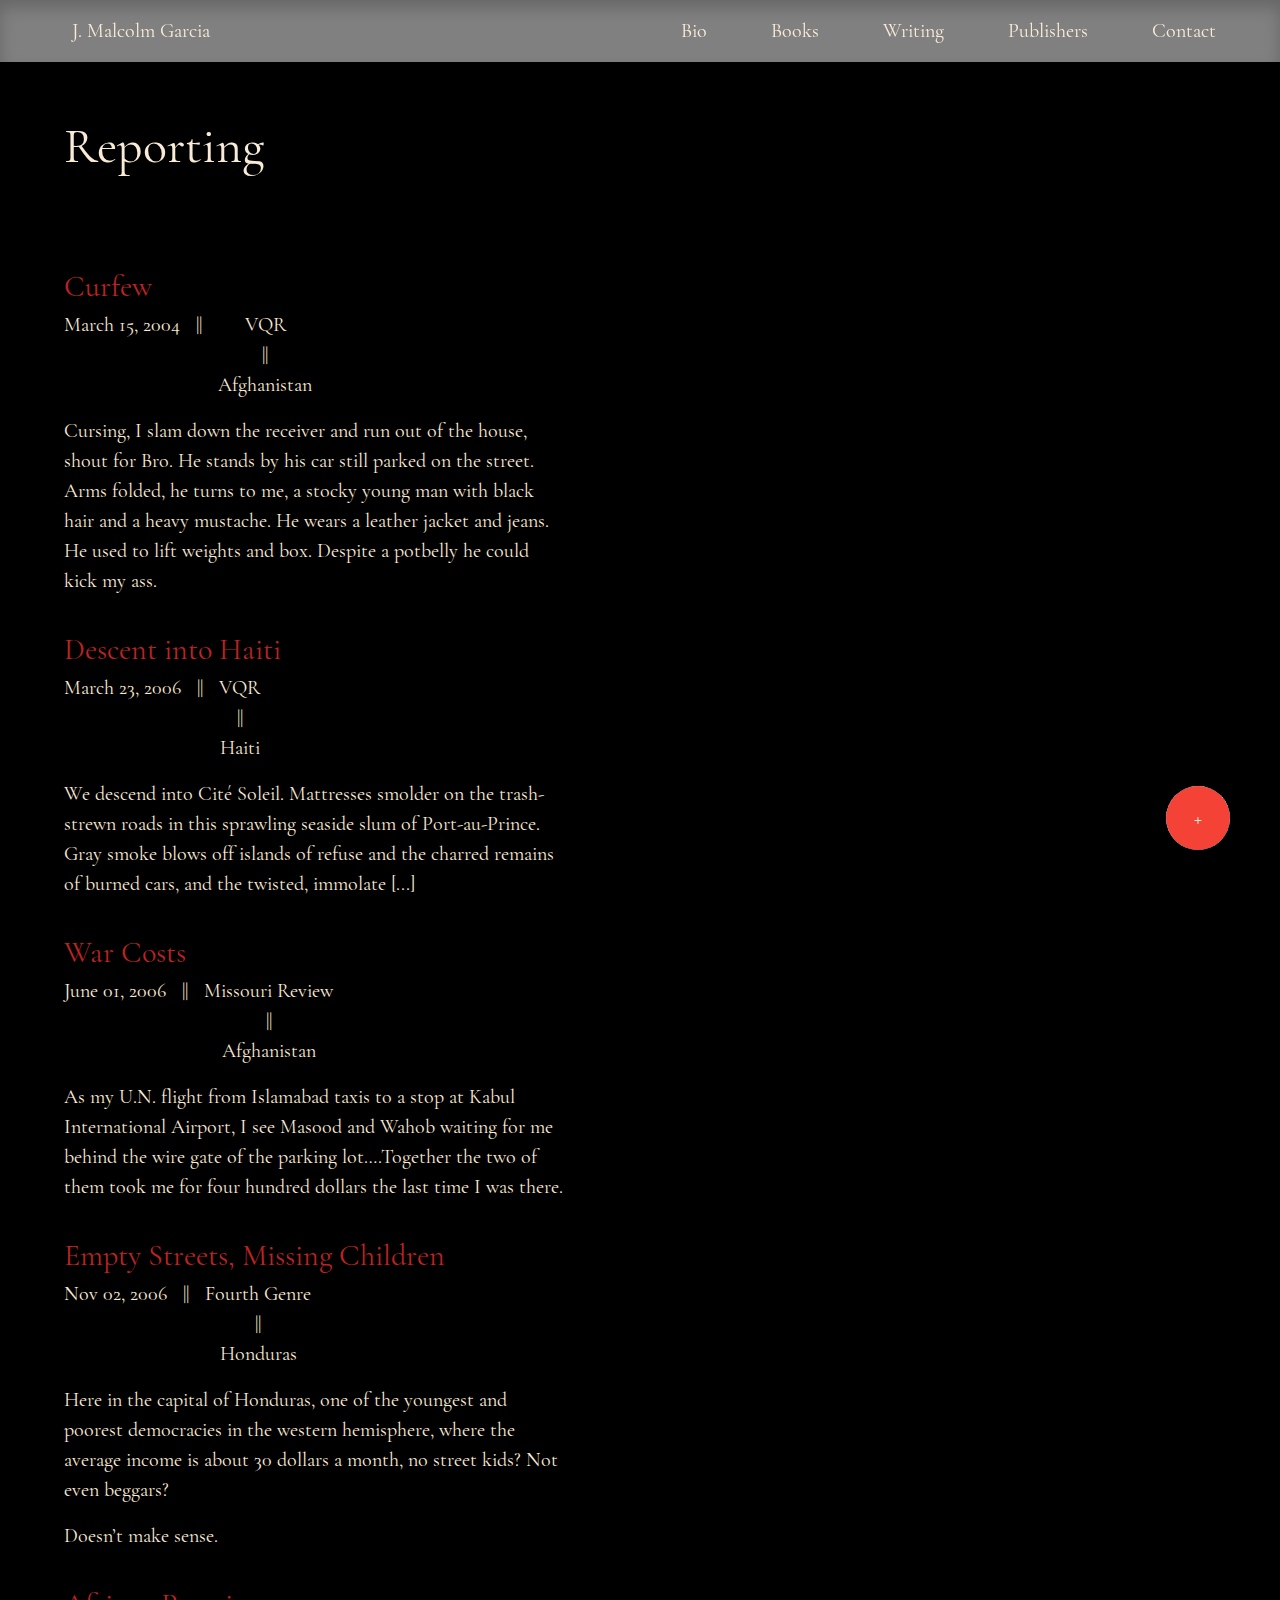
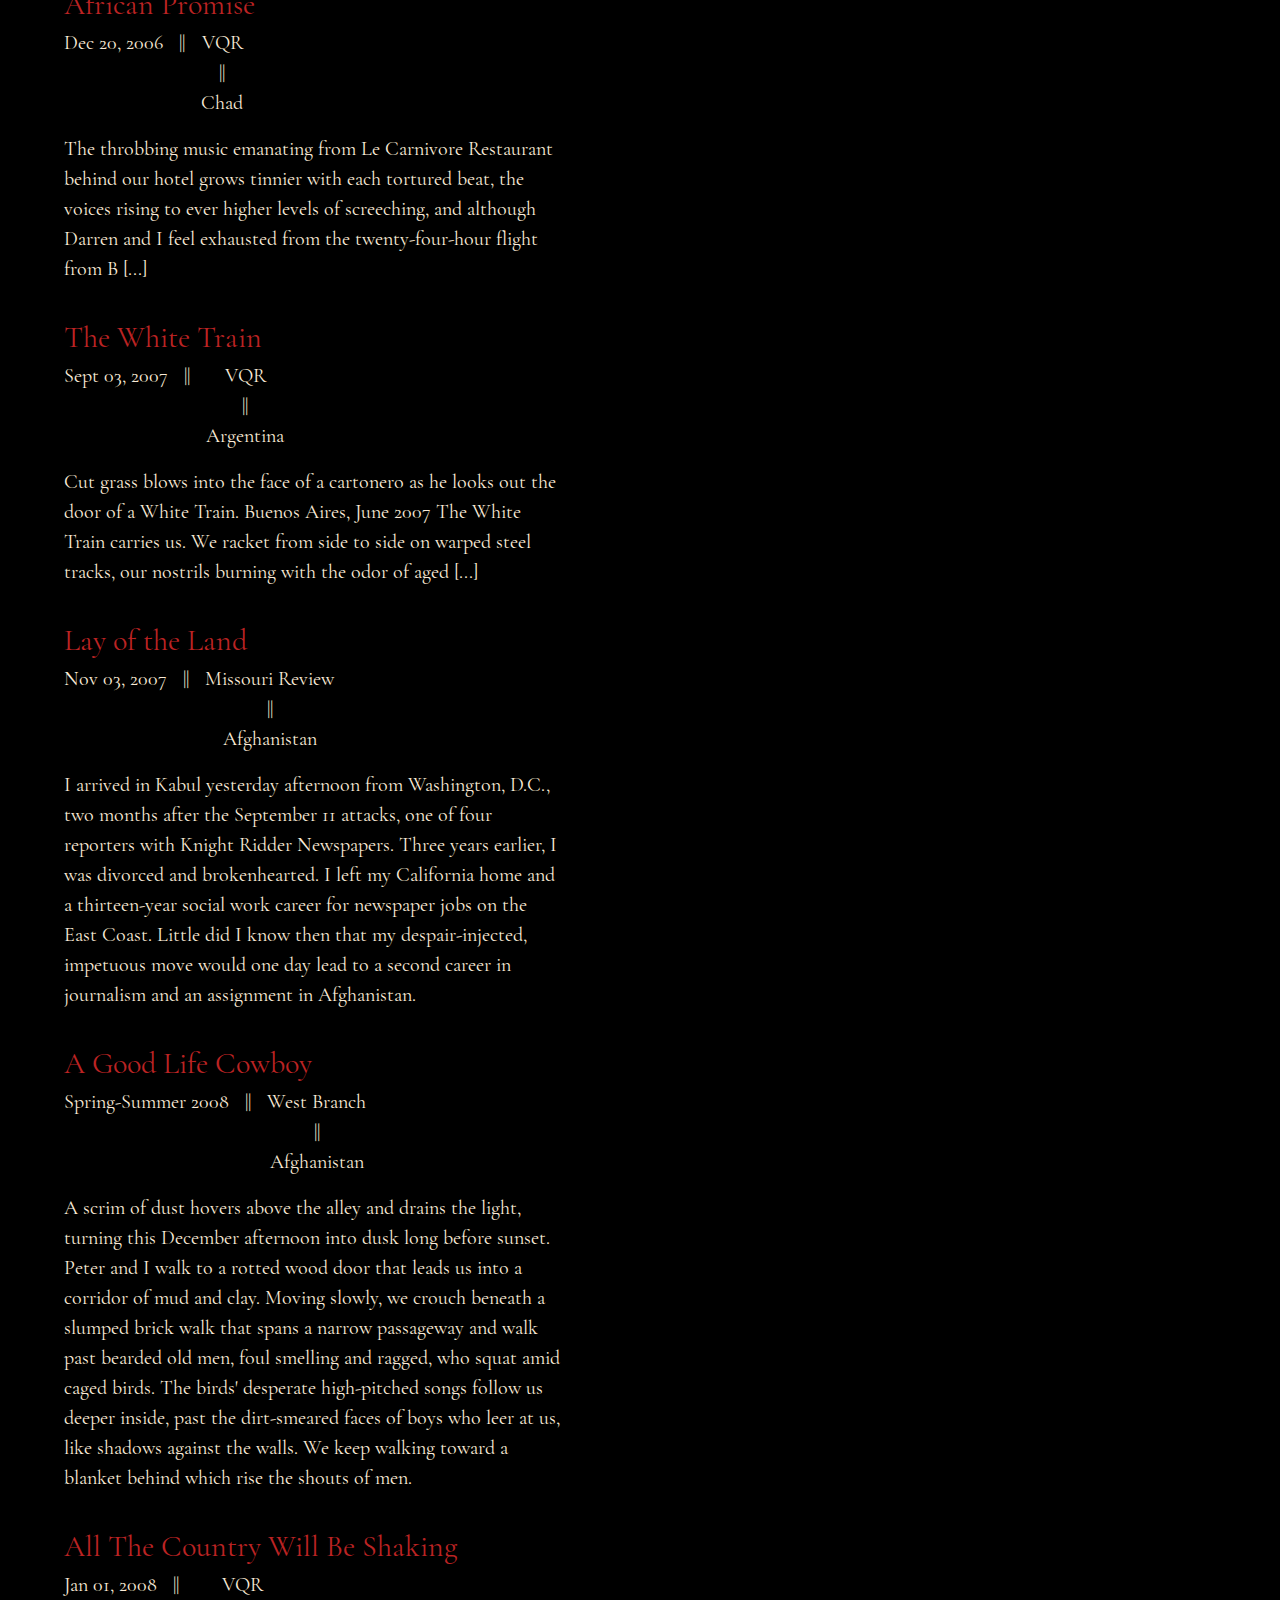
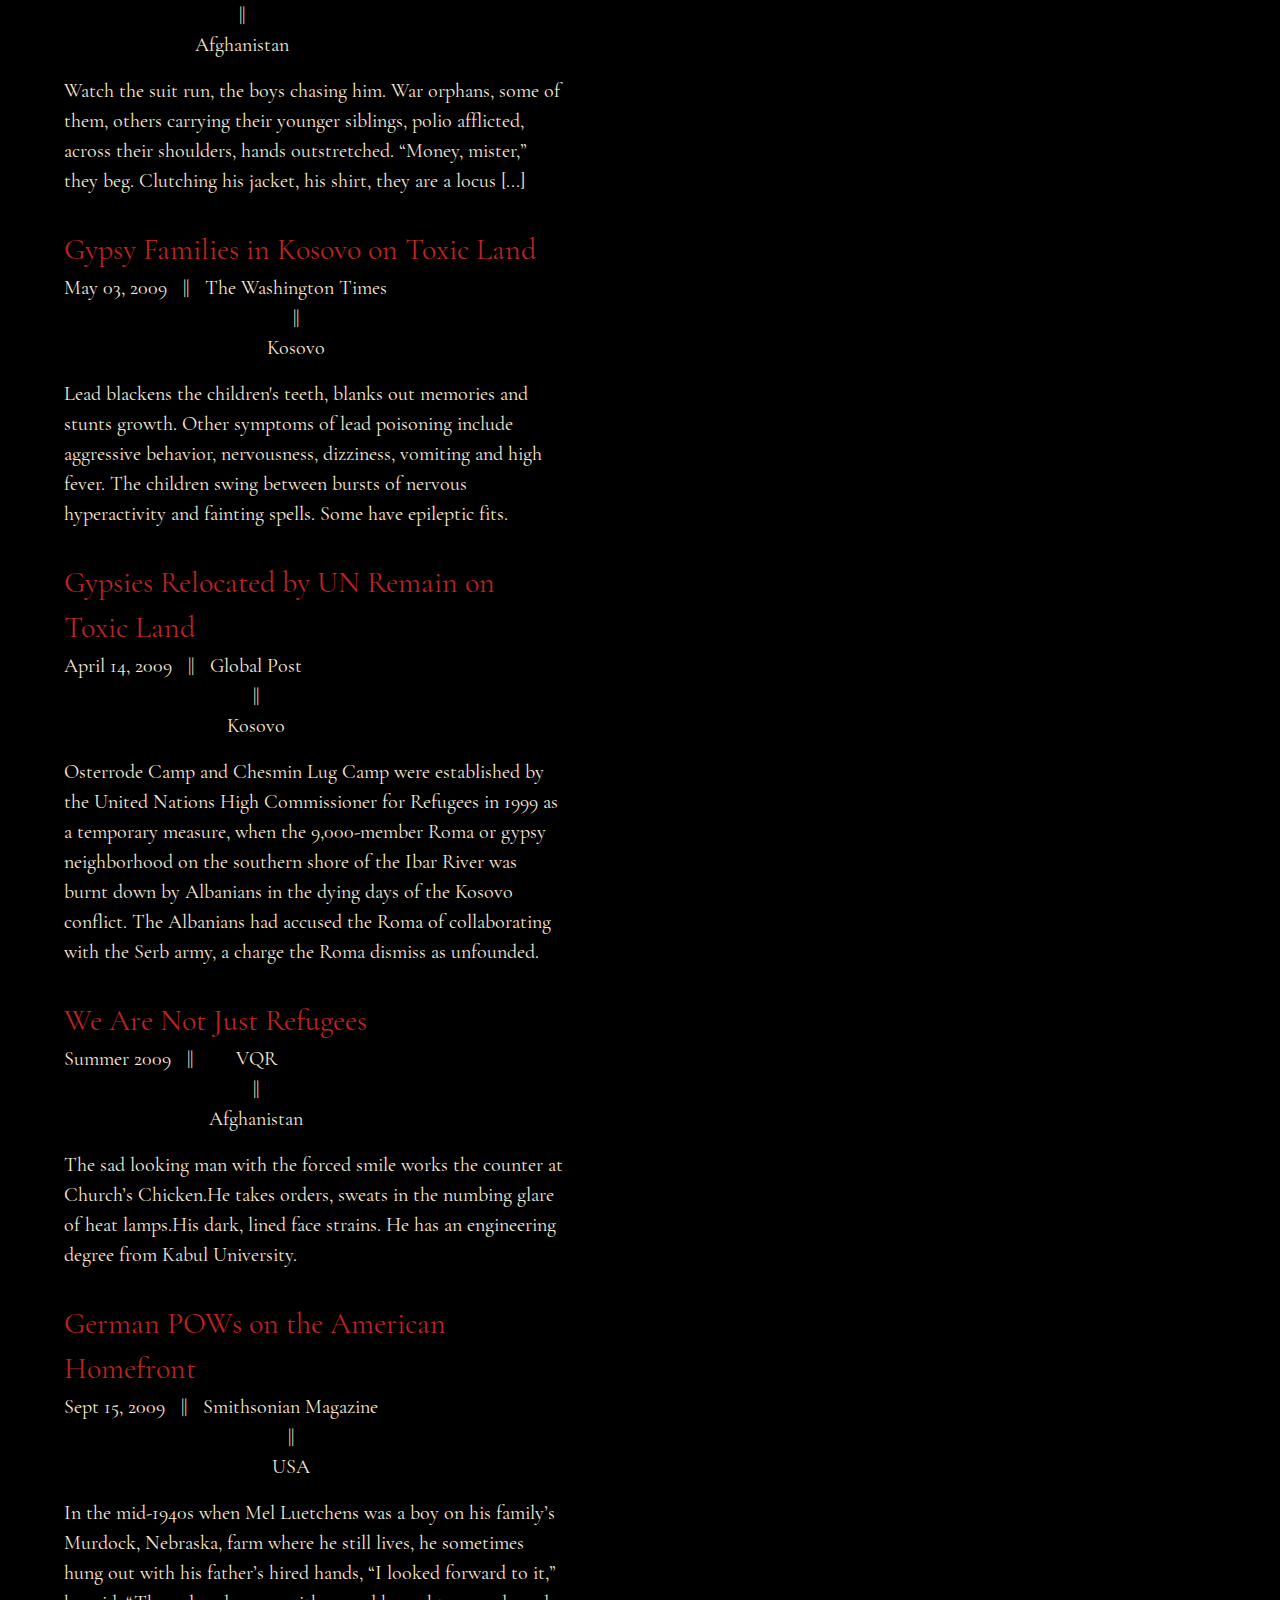
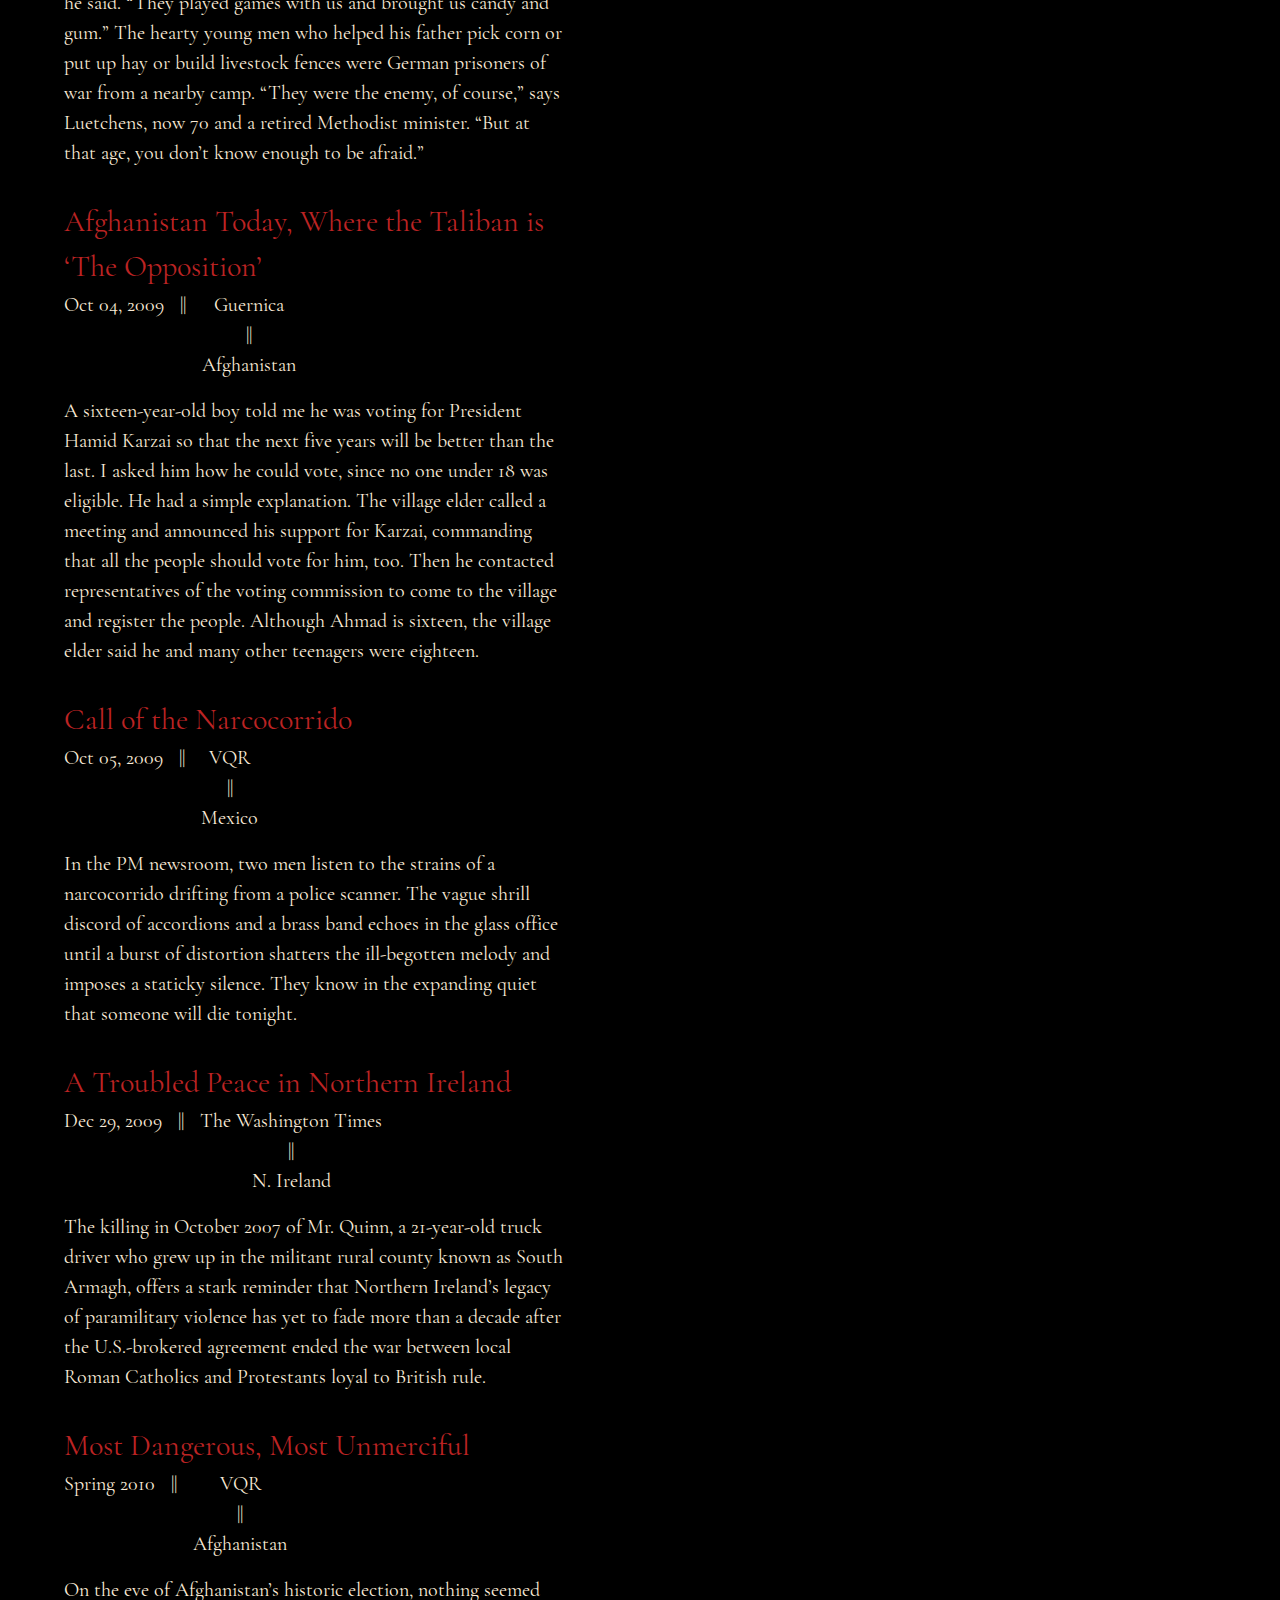
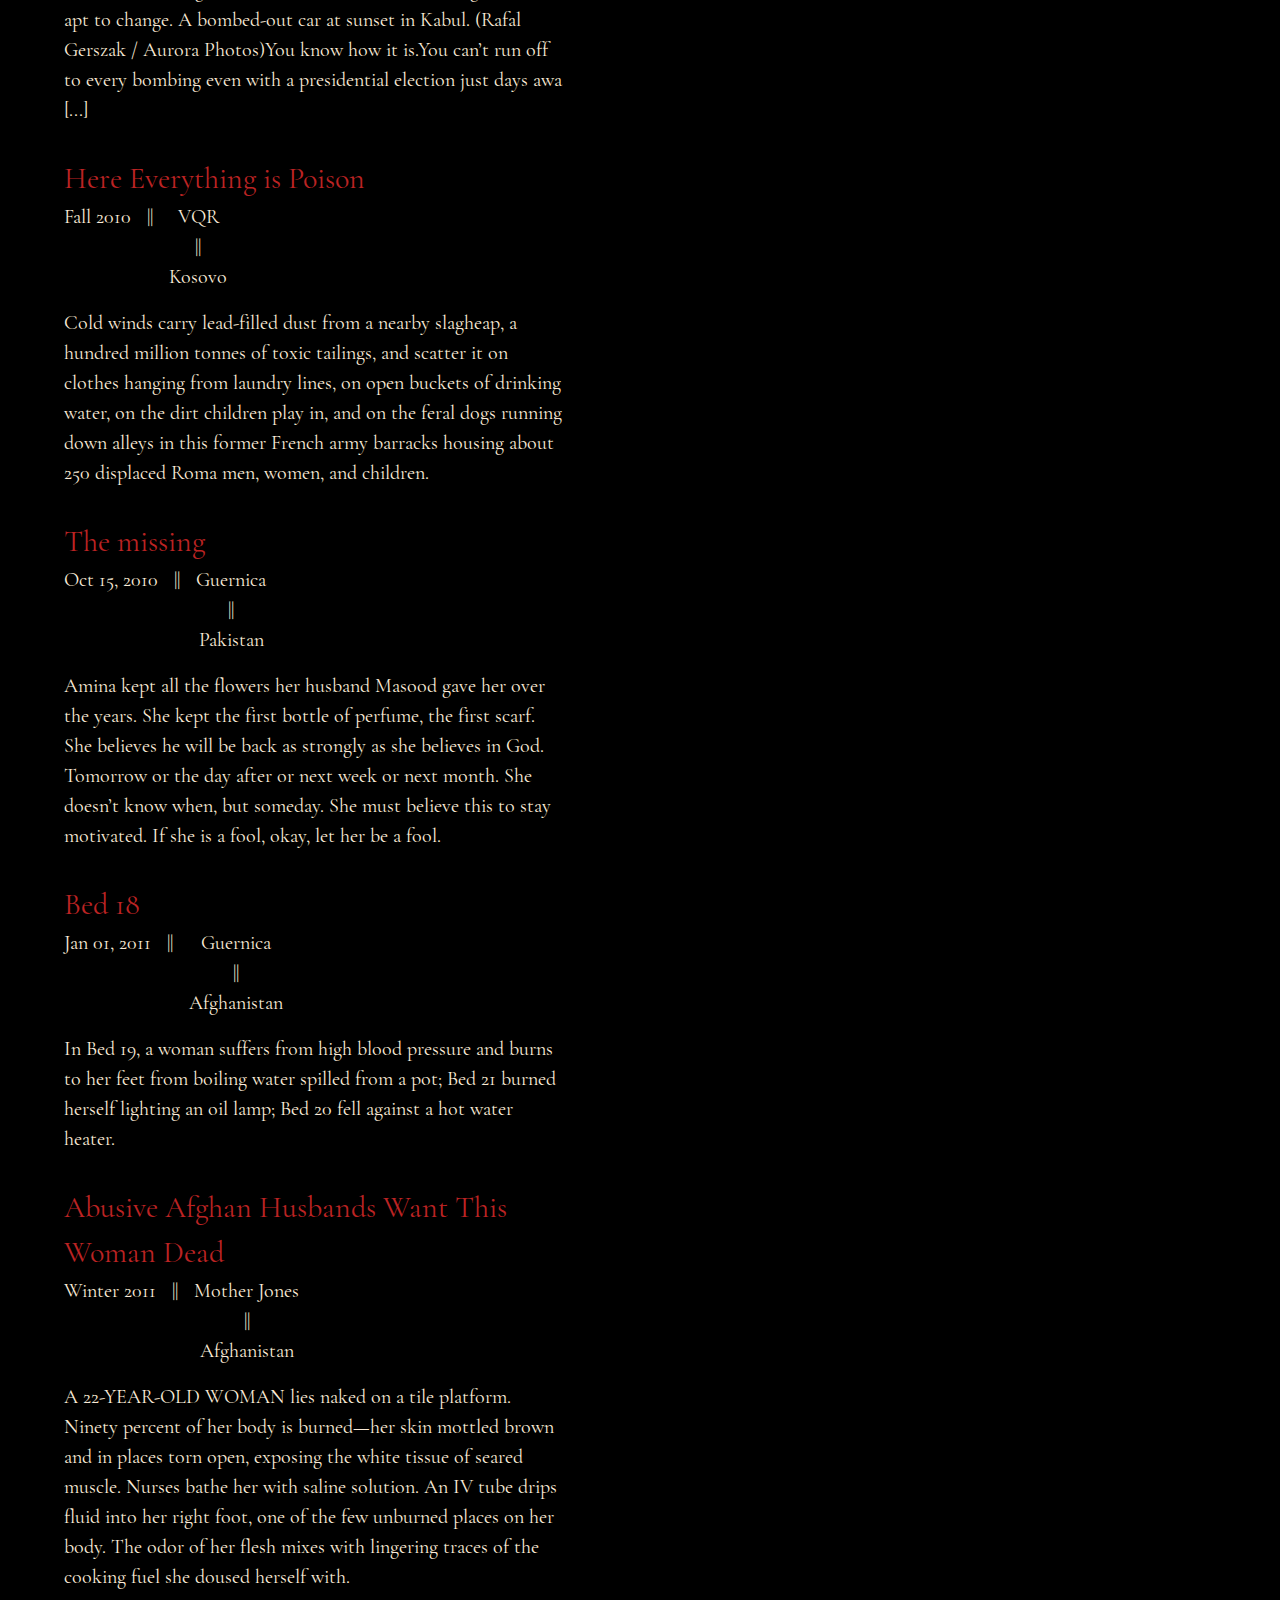
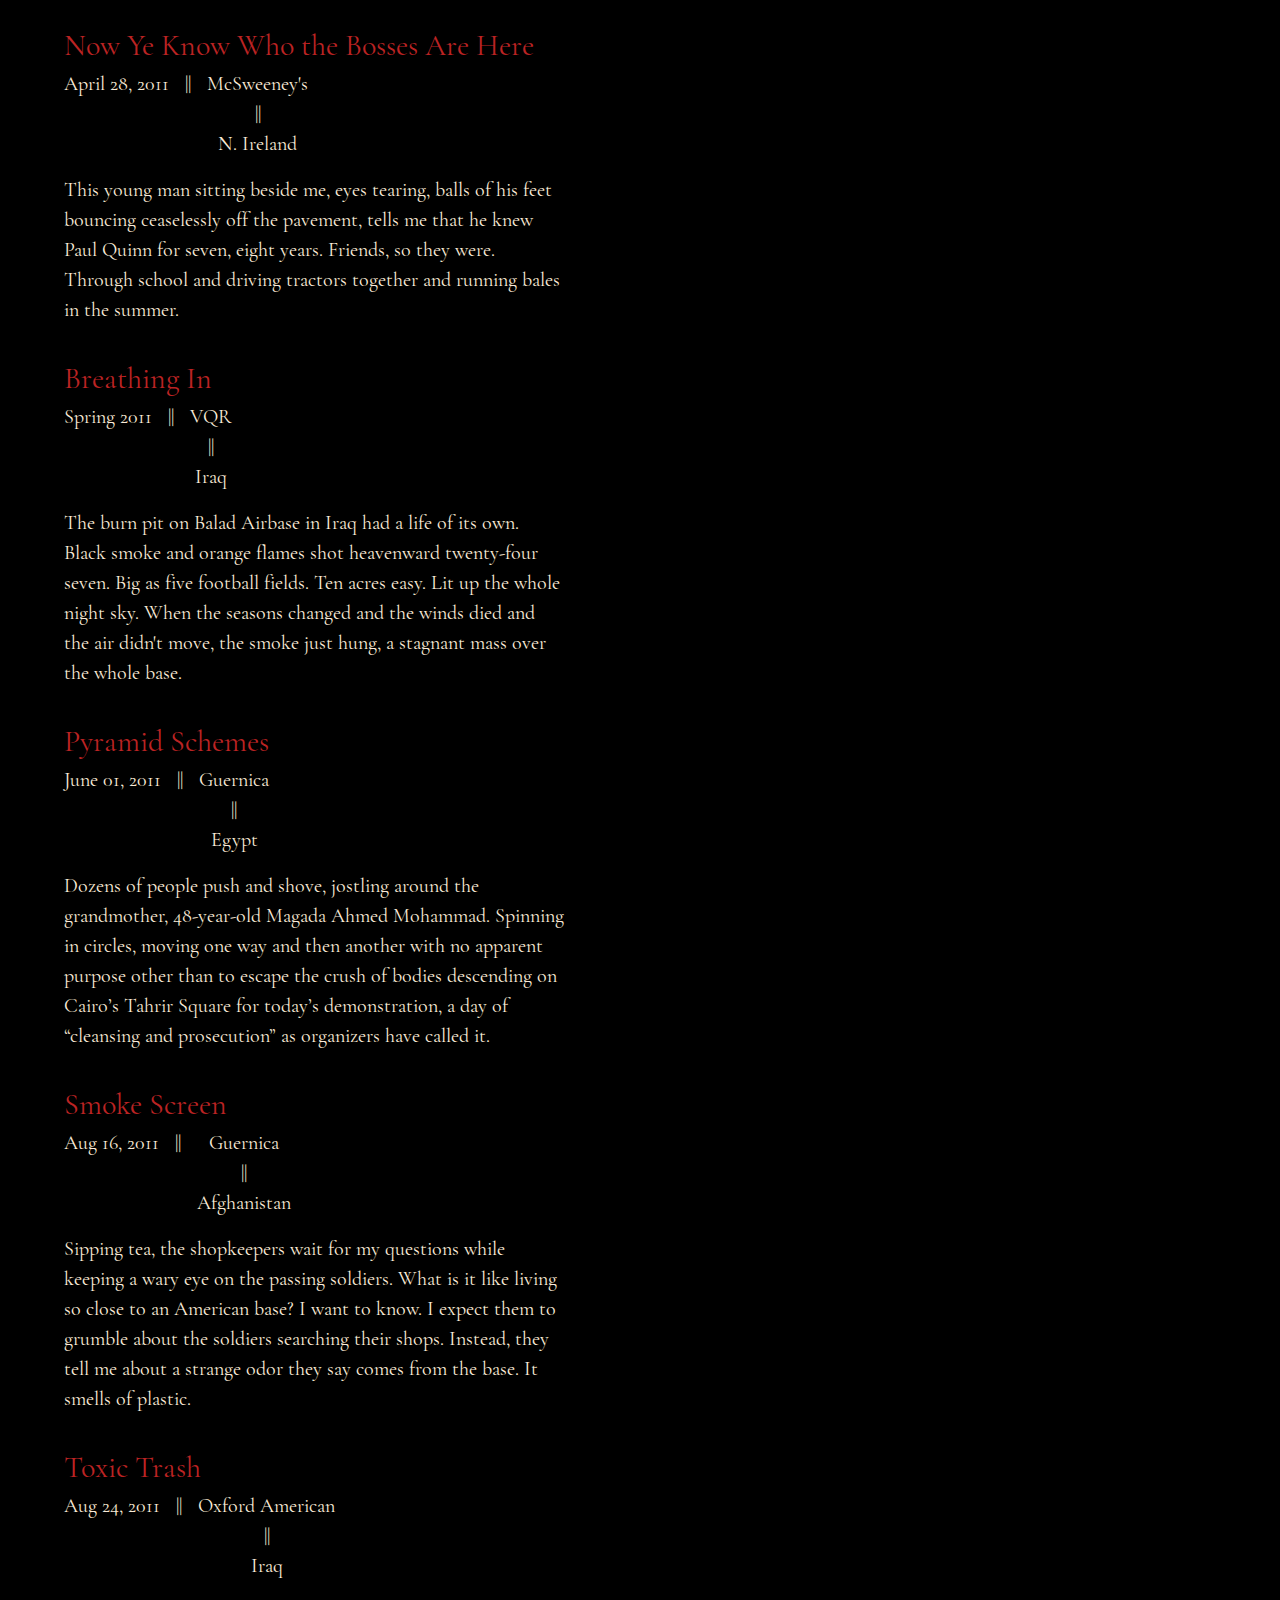
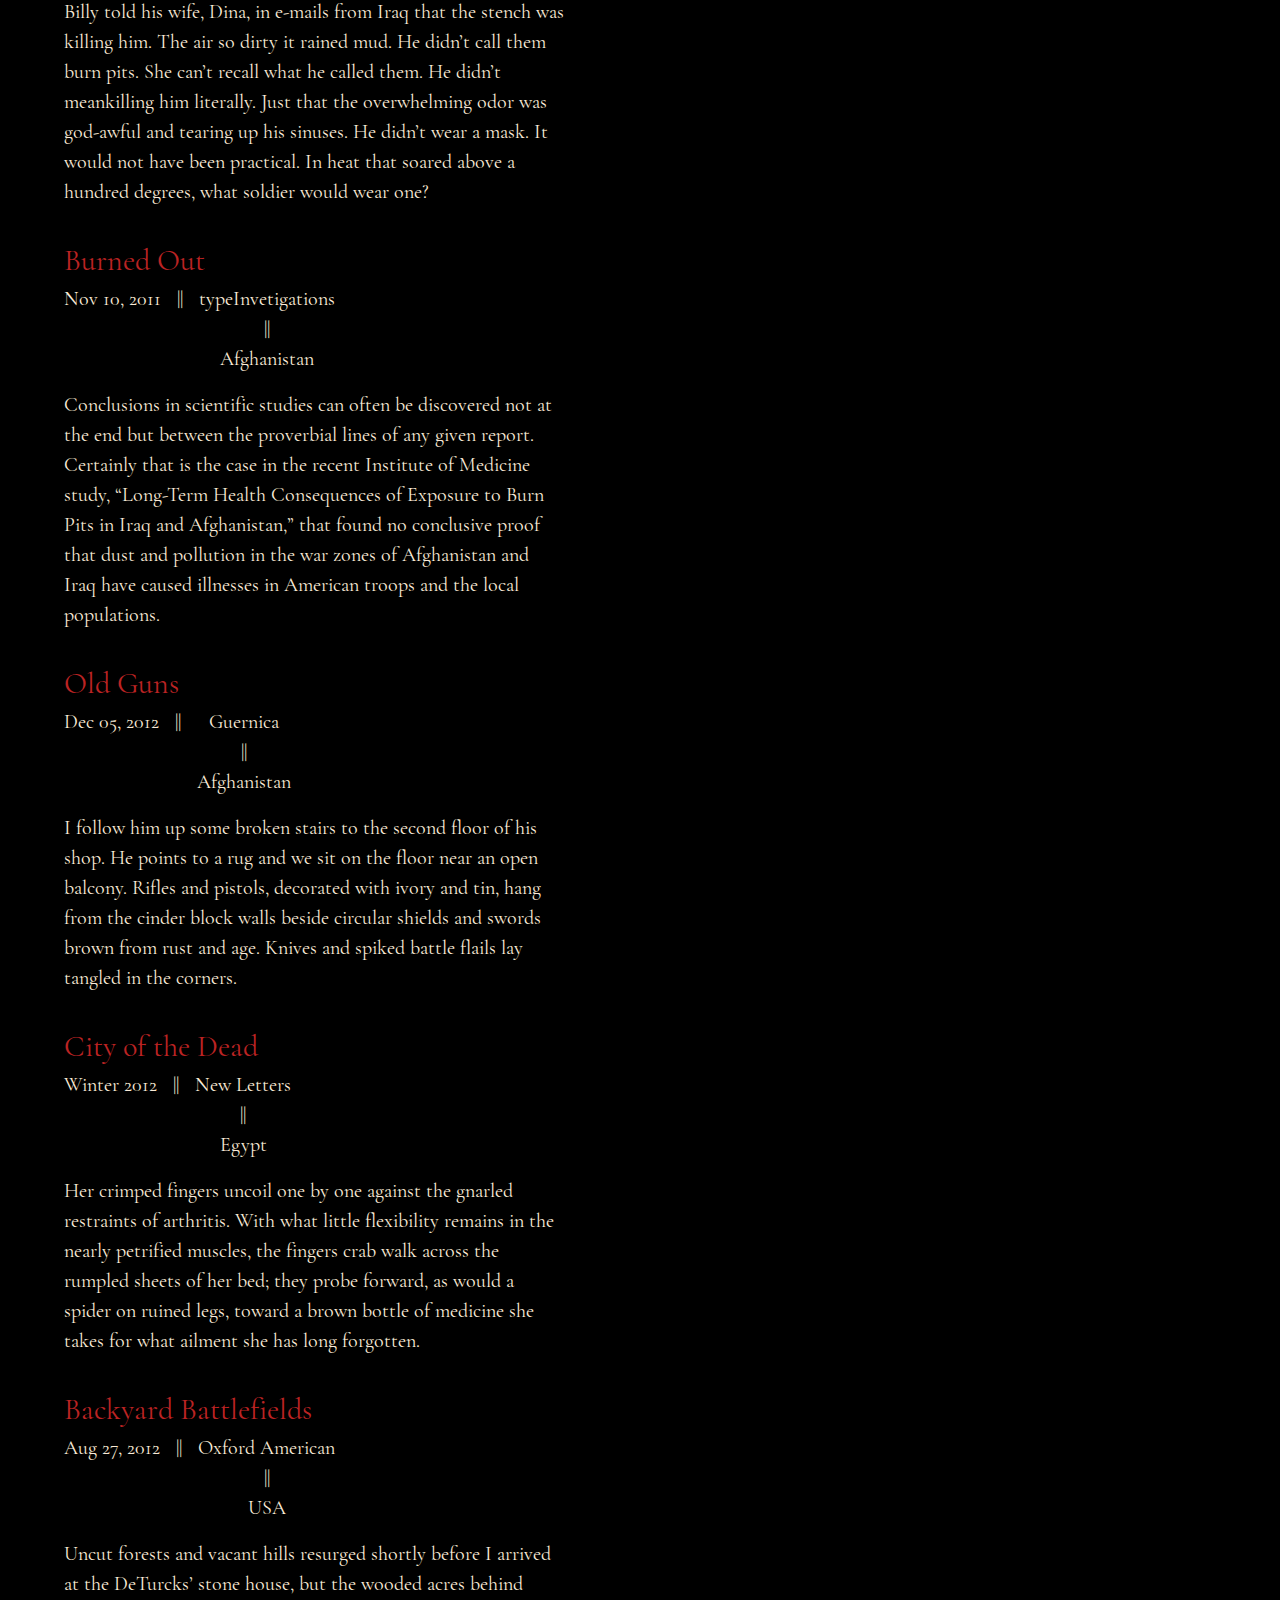
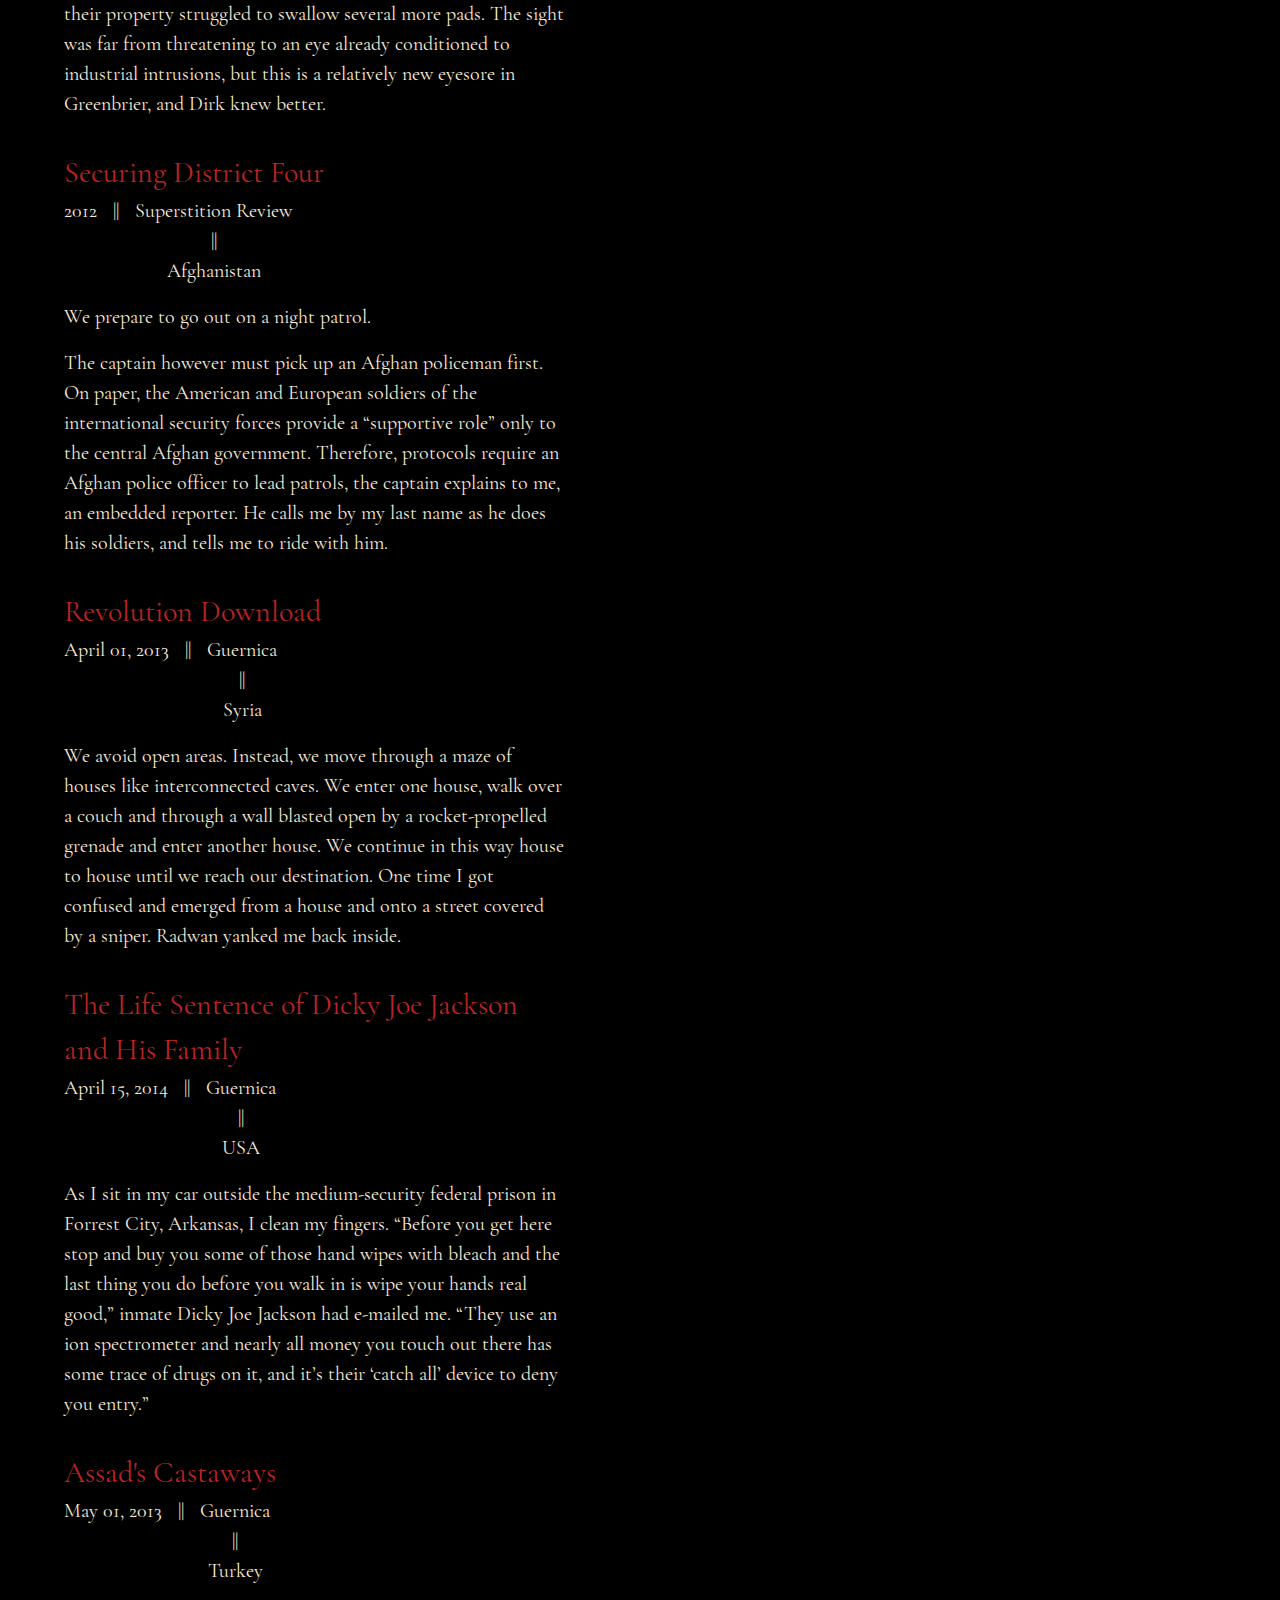
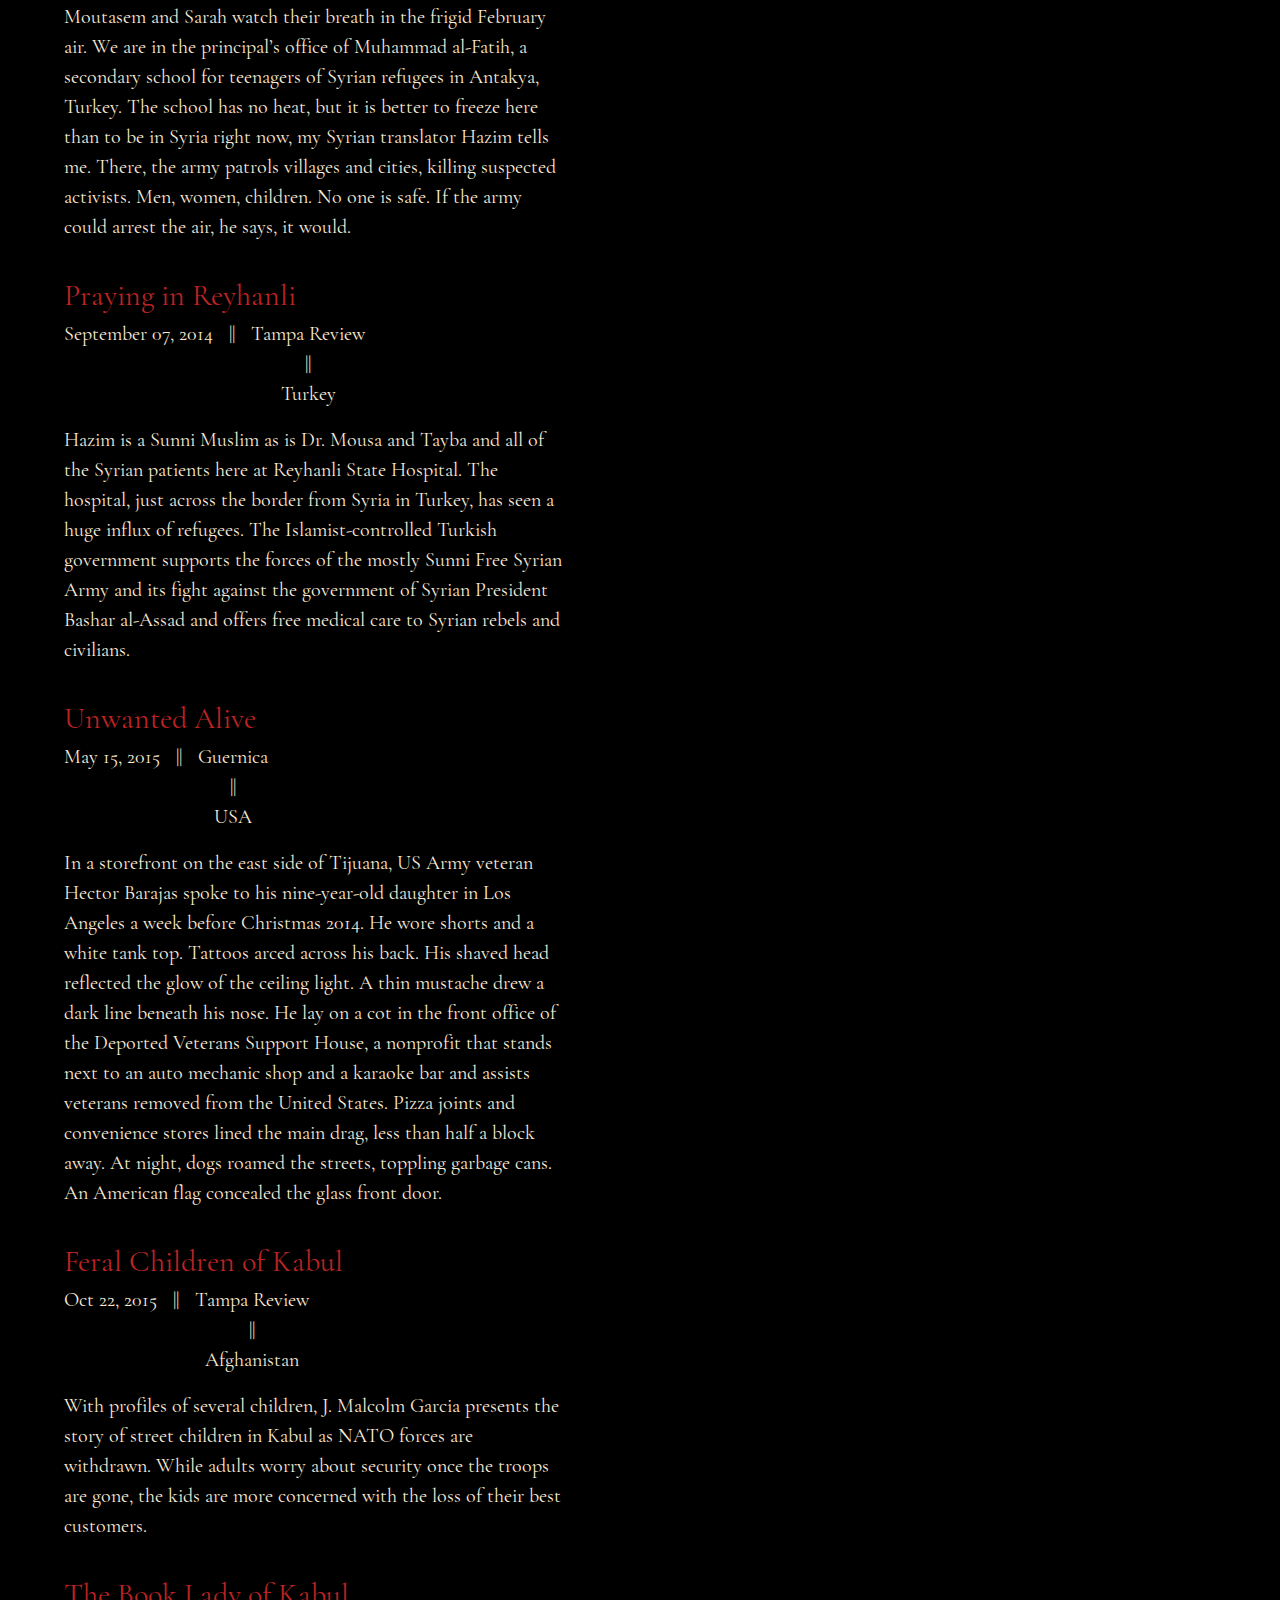
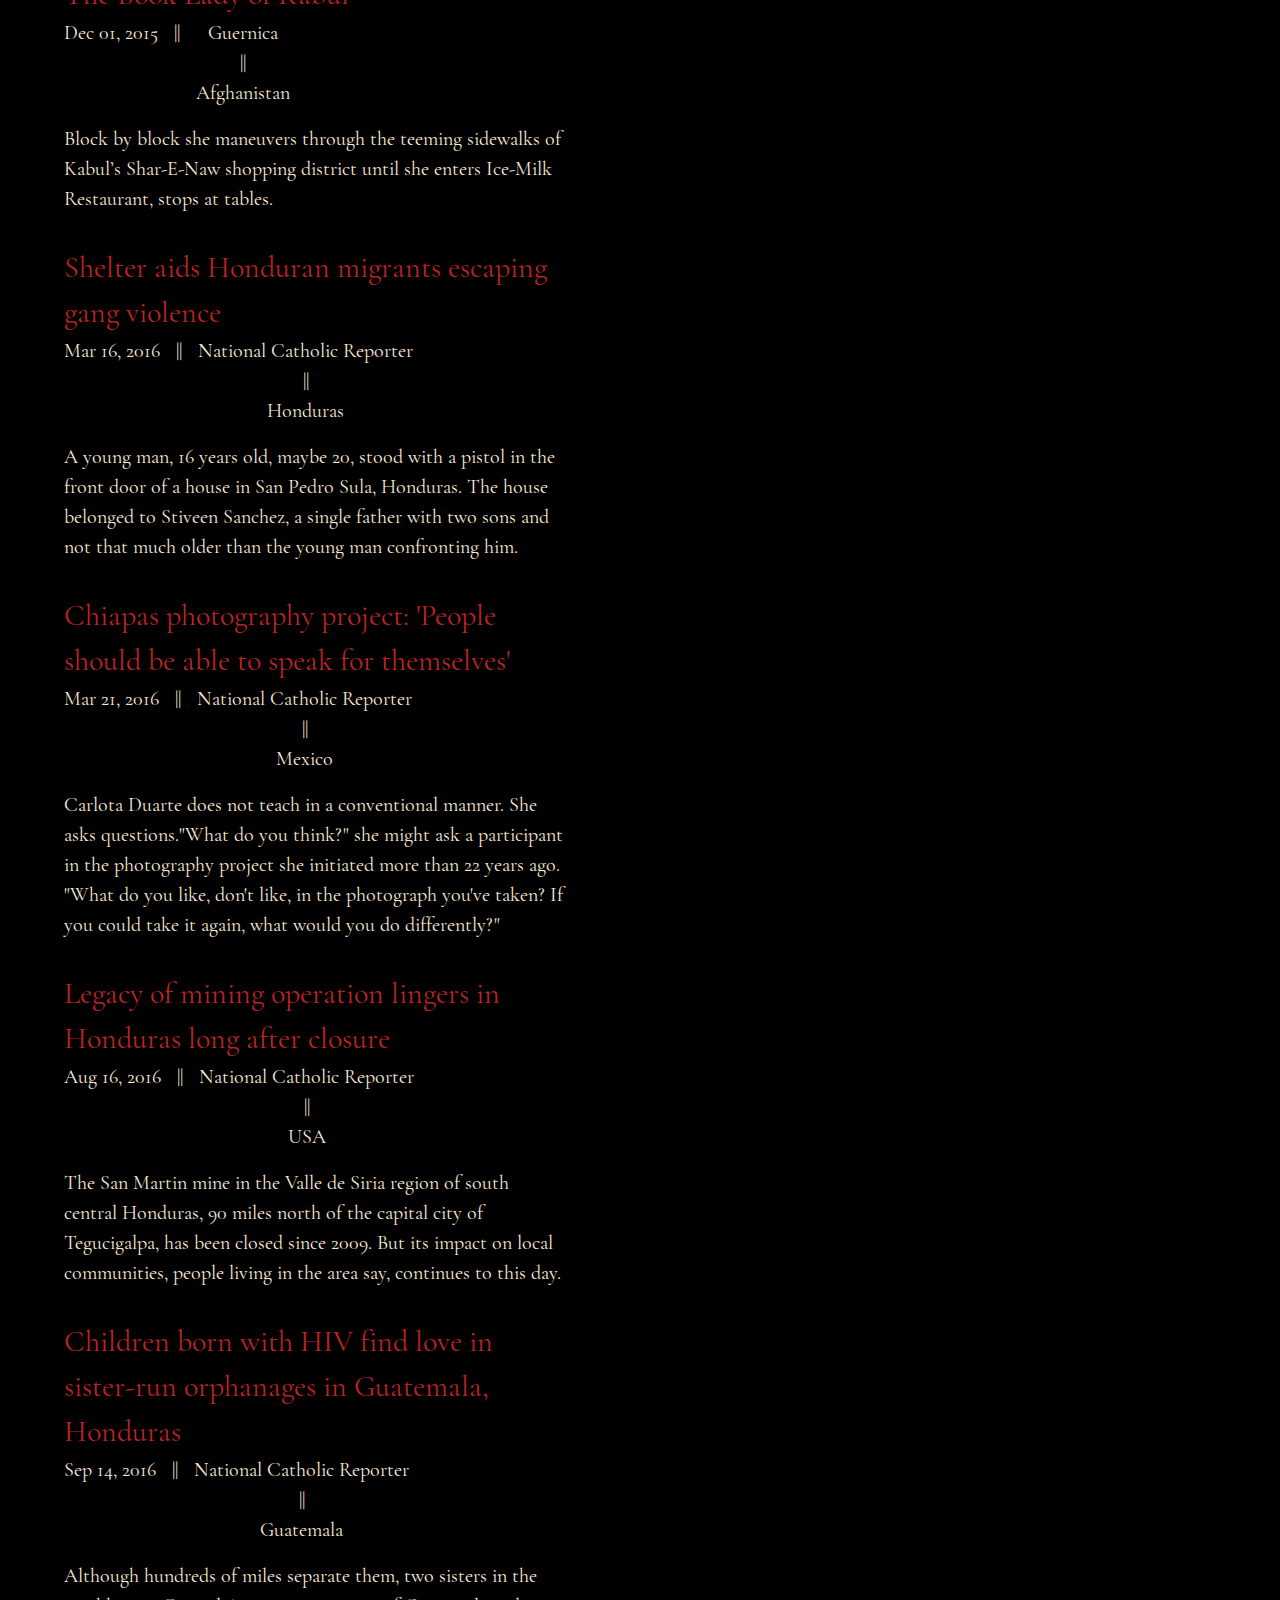
==== commit a0b84a8b: "Update articles.html" ====
--- a/articles.html
+++ b/articles.html
@@ -19,37 +19,41 @@
             </div>
             <section class="header-left">
                 <h2>
-                    <a target="_blank" rel="noopener noreferrer" href="index.html">J. Malcolm Garcia</a>
+                    <a class="underline" href="index.html">J. Malcolm Garcia</a>
                 </h2>
             </section>
         </section>
         <nav class="header-right">
             <ul class="header-nav flex">
                 <li>
-                    <a class="nav-link" href="index.html#bio">Bio</a>
-                </li>
-                <li>
-                    <a class="nav-link" href="books.html">Books</a>
+                    <a class="nav-link underline" href="index.html#bio">Bio</a>
+                </li>
+                <li>
+                    <a class="nav-link underline" href="books.html">Books</a>
                 </li>
                 <li class="dropdown">
-                    <a class="nav-link" href="articles.html">Writing</a>
-                    <ul class="dropdown-list">
-                        <li>
-                            <a href="articles.html#reporting">Reporting</a>
-                        </li>
-                        <li>
-                            <a href="articles.html#essays">Essays</a>
-                        </li>
-                        <li>
-                            <a href="articles.html#fiction">Fiction</a>
-                        </li>
-                    </ul>
-                </li>
-                <li>
-                    <a class="nav-link" href="index.html#publisher">Publishers</a>
-                </li>
-                <li>
-                    <a class="nav-link" href="index.html#contact">Contact</a>
+                    <a class="nav-link underline" href="articles.html#articlesMain">Writing</a>
+                    <div class="list-container">
+                        <ul class="dropdown-list">
+                            <li>
+                                <a class="underline" href="articles.html#articlesMain">Reporting</a>
+                            </li>
+                            <span class="article-bars">||</span>
+                            <li>
+                                <a class="underline" href="articles.html#essays">Essays</a>
+                            </li>
+                            <span class="article-bars">||</span>
+                            <li>
+                                <a class="underline" href="articles.html#fiction">Fiction</a>
+                            </li>
+                        </ul>
+                    </div>
+                </li>
+                <li>
+                    <a class="nav-link underline" href="index.html#publisher">Publishers</a>
+                </li>
+                <li>
+                    <a class="nav-link underline" href="index.html#contact">Contact</a>
                 </li>
             </ul>
         </nav>
@@ -60,68 +64,71 @@
             <li>
                 <button class="mainop">+</button>
             </li>
+            <ul>
+                <li>
+                    <button class="reverse">&#8645; Date</button>
+                </li>
             <li>
-                <button class="tag">All</button>
+                <a href="#top" class="tag">All</a>
             </li>
             <li>
-                <button class="tag">Afghanistan</button>
+                <!-- <button href="articles.html" class="tag">Afghanistan</button> -->
+                <a href="#top" class="tag">Afghanistan</a>
             </li>
             <li>
-                <button class="tag">Argentina</button>
+                <a href="#top" class="tag">Argentina</a>
             </li>
             <li>
-                <button class="tag">Chad</button>
+                <a href="#top" class="tag">Chad</a>
             </li>
             <li>
-                <button class="tag">Egypt</button>
+                <a href="#top" class="tag">Egypt</a>
             </li>
             <li>
-                <button class="tag">Haiti</button>
+                <a href="#top" class="tag">Haiti</a>
             </li>
             <li>
-                <button class="tag second">Honduras</button>
+                <a href="#top" class="tag second">Honduras</a>
             </li>
             <li>
-                <button class="tag">Kosovo</button>
+                <a href="#top" class="tag">Kosovo</a>
             </li>
             <li>
-                <button class="tag">Mexico</button>
+                <a href="#top" class="tag">Mexico</a>
             </li>
             <li>
-                <button class="tag">N. Ireland</button>
+                <a href="#top" class="tag">N. Ireland</a>
             </li>
             <li>
-                <button class="tag">Pakistan</button>
+                <a href="#top" class="tag">Pakistan</a>
             </li>
             <li>
-                <button class="tag">Syria</button>
+                <a href="#top" class="tag">Syria</a>
             </li>
             <li>
-                <button class="tag">Turkey</button>
+                <a href="#top" class="tag">Turkey</a>
             </li>
             <li>
-                <button class="tag">USA</button>
+                <a href="#top" class="tag">USA</a>
             </li>
             <li>
-                <button class="tag">Vietnam</button>
+                <a href="#top" class="tag">Vietnam</a>
             </li>
-            <li>
-                <button class="reverse">&#8645; Date</button>
-            </li>
+ 
         </ul>
     
    
     </section>
     <main class="articles-main">
+        <header id="articlesMain">
+            <!-- <h1>Articles</h1> -->
+        </header>
         <section id="reporting">
-            <header>
+            <header id="top">
                 <h2>Reporting</h2>
             </header>
             <ul class="article-reporting-list">
                 <li>
-                    <!-- <header>
-                        <h3>Afghanistan</h3>
-                    </header> -->
                     <ul class="article-list article-country-list">
                         <li class="report-article">
                             <section class="article-title">
@@ -129,17 +136,15 @@
                                     <a target="_blank" rel="noopener noreferrer" href="https://www.vqronline.org/dispatch/curfew-afghanistan-2002">Curfew</a>
                                 </h4>
                             </section>
-                            <section class="article-publication">
-                                
-                                <span class="article-publisher">Virginia Quarterly Review</span>
-                                <span class="article-bars">||</span>
-                                <span class="article-country">Afghanistan</span>
-                                <span class="article-bars">||</span>
-                                <span class="article-date">March 15, 2004</span>
-                            </section>
-                            <!-- <section class="article-country">
-                                <span>Afghanistan</span>
-                            </section> -->
+                            <section class="article-publication"> 
+                                <div class="mobile-flex flex">
+                                    <span class="article-publisher">VQR</span>
+                                    <span class="article-bars">||</span>
+                                    <span class="article-country">Afghanistan</span>
+                                </div>
+                                    <span class="article-bars">||</span>
+                                    <span class="article-date">March 15, 2004</span>
+                            </section>
                             <section class="article-exerpt">
                                 <p>Cursing, I slam down the receiver and run out of the house, shout for Bro. He stands by his car still parked on the street. Arms folded, he turns to me, a stocky young man with black hair and a heavy mustache. He wears a leather jacket and jeans. He used to lift weights and box. Despite a potbelly he could kick my ass.</p>
                             </section>
@@ -151,9 +156,11 @@
                                 </h4>
                             </section>
                             <section class="article-publication">
-                                <span class="article-publisher">Virginia Quarterly Review</span>
-                                <span class="article-bars">||</span>
-                                <span class="article-country">Haiti</span>
+                                <div class="mobile-flex flex">
+                                    <span class="article-publisher">VQR</span>
+                                    <span class="article-bars">||</span>
+                                    <span class="article-country">Haiti</span>
+                                </div>
                                 <span class="article-bars">||</span>
                                 <span class="article-date">March 23, 2006</span>
                             </section>
@@ -168,9 +175,11 @@
                                 </h4>
                             </section>
                             <section class="article-publication">
-                                <span class="article-publisher">Missouri Review</span>
-                                <span class="article-bars">||</span>
-                                <span class="article-country">Afghanistan</span>
+                                <div class="mobile-flex flex">
+                                    <span class="article-publisher">Missouri Review</span>
+                                    <span class="article-bars">||</span>
+                                    <span class="article-country">Afghanistan</span>
+                                </div>
                                 <span class="article-bars">||</span>
                                 <span class="article-date">June 01, 2006</span>
                             </section>
@@ -185,9 +194,11 @@
                                 </h4>
                             </section>
                             <section class="article-publication">
-                                <span class="article-publisher">Fourth Genre</span>
-                                <span class="article-bars">||</span>
-                                <span class="article-country">Honduras</span>
+                                <div class="mobile-flex flex">
+                                    <span class="article-publisher">Fourth Genre</span>
+                                    <span class="article-bars">||</span>
+                                    <span class="article-country">Honduras</span>
+                                </div>
                                 <span class="article-bars">||</span>
                                 <span class="article-date">Nov 02, 2006</span>
                             </section>
@@ -203,9 +214,11 @@
                                 </h4>
                             </section>
                             <section class="article-publication">
-                                <span class="article-publisher">Virginia Quarterly Review</span>
-                                <span class="article-bars">||</span>
-                                <span class="article-country">Chad</span>
+                                <div class="mobile-flex flex">
+                                    <span class="article-publisher">VQR</span>
+                                    <span class="article-bars">||</span>
+                                    <span class="article-country">Chad</span>
+                                </div>
                                 <span class="article-bars">||</span>
                                 <span class="article-date">Dec 20, 2006</span>
                             </section>
@@ -220,9 +233,11 @@
                                 </h4>
                             </section>
                             <section class="article-publication">
-                                <span class="article-publisher">Virginia Quarterly Review</span>
-                                <span class="article-bars">||</span>
-                                <span class="article-country">Argentina</span>
+                                <div class="mobile-flex flex">
+                                    <span class="article-publisher">VQR</span>
+                                    <span class="article-bars">||</span>
+                                    <span class="article-country">Argentina</span>
+                                </div> 
                                 <span class="article-bars">||</span>
                                 <span class="article-date">Sept 03, 2007</span>
                             </section>
@@ -237,9 +252,11 @@
                                 </h4>
                             </section>
                             <section class="article-publication">
-                                <span class="article-publisher">Missouri Review</span>
-                                <span class="article-bars">||</span>
-                                <span class="article-country">Afghanistan</span>
+                                <div class="mobile-flex flex">
+                                    <span class="article-publisher">Missouri Review</span>
+                                    <span class="article-bars">||</span>
+                                    <span class="article-country">Afghanistan</span>
+                                </div> 
                                 <span class="article-bars">||</span>
                                 <span class="article-date">Nov 03, 2007</span>
                             </section>
@@ -254,9 +271,11 @@
                                 </h4>
                             </section>
                             <section class="article-publication">
-                                <span class="article-publisher">West Branch</span>
-                                <span class="article-bars">||</span>
-                                <span class="article-country">Afghanistan</span>
+                                <div class="mobile-flex flex">
+                                    <span class="article-publisher">West Branch</span>
+                                    <span class="article-bars">||</span>
+                                    <span class="article-country">Afghanistan</span>
+                                </div>
                                 <span class="article-bars">||</span>
                                 <span class="article-date">Spring-Summer 2008</span>
                             </section>
@@ -271,9 +290,11 @@
                                 </h4>
                             </section>
                             <section class="article-publication">
-                                <span class="article-publisher">Virginia Quarterly Review</span>
-                                <span class="article-bars">||</span>
-                                <span class="article-country">Afghanistan</span>
+                                <div class="mobile-flex flex">
+                                    <span class="article-publisher">VQR</span>
+                                    <span class="article-bars">||</span>
+                                    <span class="article-country">Afghanistan</span>
+                                </div>
                                 <span class="article-bars">||</span>
                                 <span class="article-date">Jan 01, 2008</span>
                             </section>
@@ -288,9 +309,11 @@
                                 </h4>
                             </section>
                             <section class="article-publication">
-                                <span class="article-publisher">The Washington Times</span>
-                                 <span class="article-bars">||</span>
-                                <span class="article-country">Kosovo</span>
+                                <div class="mobile-flex flex">
+                                    <span class="article-publisher">The Washington Times</span>
+                                    <span class="article-bars">||</span>
+                                    <span class="article-country">Kosovo</span>
+                                </div>
                                 <span class="article-bars">||</span>
                                 <span class="article-date">May 03, 2009</span>
                             </section>
@@ -305,9 +328,11 @@
                                 </h4>
                             </section>
                             <section class="article-publication">
-                                <span class="article-publisher">Global Post</span>
-                                 <span class="article-bars">||</span>
-                                <span class="article-country">Kosovo</span>
+                                <div class="mobile-flex flex">
+                                    <span class="article-publisher">Global Post</span>
+                                    <span class="article-bars">||</span>
+                                    <span class="article-country">Kosovo</span>
+                                </div>
                                 <span class="article-bars">||</span>
                                 <span class="article-date">April 14, 2009</span>
                             </section>
@@ -322,9 +347,11 @@
                                 </h4>
                             </section>
                             <section class="article-publication">
-                                <span class="article-publisher">Virginia Quarterly Review</span>
-                                 <span class="article-bars">||</span>
-                                <span class="article-country">Afghanistan</span>
+                                <div class="mobile-flex flex">
+                                    <span class="article-publisher">VQR</span>
+                                    <span class="article-bars">||</span>
+                                    <span class="article-country">Afghanistan</span>
+                                </div>
                                 <span class="article-bars">||</span>
                                 <span class="article-date">Summer 2009</span>
                             </section>
@@ -339,9 +366,11 @@
                                 </h4>
                             </section>
                             <section class="article-publication">
-                                <span class="article-publisher">Smithsonian Magazine</span>
-                                <span class="article-bars">||</span>
-                                <span class="article-country">USA</span>
+                                <div class="mobile-flex flex">
+                                    <span class="article-publisher">Smithsonian Magazine</span>
+                                    <span class="article-bars">||</span>
+                                    <span class="article-country">USA</span>
+                                </div>
                                 <span class="article-bars">||</span>
                                 <span class="article-date">Sept 15, 2009</span>
                             </section>
@@ -356,9 +385,11 @@
                                 </h4>
                             </section>
                             <section class="article-publication">
-                                <span class="article-publisher">Guernica</span>
-                                <span class="article-bars">||</span>
-                                <span class="article-country">Afghanistan</span>
+                                <div class="mobile-flex flex">
+                                    <span class="article-publisher">Guernica</span>
+                                    <span class="article-bars">||</span>
+                                    <span class="article-country">Afghanistan</span>
+                                </div>
                                 <span class="article-bars">||</span>
                                 <span class="article-date">Oct 04, 2009</span>
                             </section>
@@ -373,9 +404,11 @@
                                 </h4>
                             </section>
                             <section class="article-publication">
-                                <span class="article-publisher">Virginia Quarterly Review</span>
-                                <span class="article-bars">||</span>
-                                <span class="article-country">Mexico</span>
+                                <div class="mobile-flex flex">
+                                    <span class="article-publisher">VQR</span>
+                                    <span class="article-bars">||</span>
+                                    <span class="article-country">Mexico</span>
+                                </div>
                                 <span class="article-bars">||</span>
                                 <span class="article-date">Oct 05, 2009</span>
                             </section>
@@ -390,9 +423,11 @@
                                 </h4>
                             </section>
                             <section class="article-publication">
-                                <span class="article-publisher">The Washington Times</span>
-                                <span class="article-bars">||</span>
-                                <span class="article-country">Northern Ireland</span>
+                                <div class="mobile-flex flex">
+                                    <span class="article-publisher">The Washington Times</span>
+                                    <span class="article-bars">||</span>
+                                    <span class="article-country">N. Ireland</span>
+                                </div>
                                 <span class="article-bars">||</span>
                                 <span class="article-date">Dec 29, 2009</span>
                             </section>
@@ -407,9 +442,11 @@
                                 </h4>
                             </section>
                             <section class="article-publication">
-                                <span class="article-publisher">Virginia Quarterly Review</span>
-                                 <span class="article-bars">||</span>
-                                <span class="article-country">Afghanistan</span>
+                                <div class="mobile-flex flex">
+                                    <span class="article-publisher">VQR</span>
+                                    <span class="article-bars">||</span>
+                                   <span class="article-country">Afghanistan</span>
+                                </div>
                                 <span class="article-bars">||</span>
                                 <span class="article-date">Spring 2010</span>
                             </section>
@@ -420,13 +457,15 @@
                         <li class="report-article">
                             <section class="article-title">
                                 <h4>
-                                    <a target="_blank" rel="noopener noreferrer" href="">Here Everything is Poison</a>
-                                </h4>
-                            </section>
-                            <section class="article-publication">
-                                <span class="article-publisher">Virginia Quarterly Review </span>
-                                <span class="article-bars">||</span>
-                                <span class="article-country">Kosovo</span>
+                                    <a target="_blank" rel="noopener noreferrer" href="https://legacy.pulitzercenter.org/reporting/here-everything-poison">Here Everything is Poison</a>
+                                </h4>
+                            </section>
+                            <section class="article-publication">
+                                <div class="mobile-flex flex">
+                                    <span class="article-publisher">VQR </span>
+                                    <span class="article-bars">||</span>
+                                    <span class="article-country">Kosovo</span>
+                                </div>
                                 <span class="article-bars">||</span>
                                 <span class="article-date">Fall 2010</span>
                             </section>
@@ -441,9 +480,11 @@
                                 </h4>
                             </section>
                             <section class="article-publication">
-                                <span class="article-publisher">Guernica</span>
-                                <span class="article-bars">||</span>
-                                <span class="article-country">Pakistan</span>
+                                <div class="mobile-flex flex">
+                                    <span class="article-publisher">Guernica</span>
+                                    <span class="article-bars">||</span>
+                                    <span class="article-country">Pakistan</span>
+                                </div>
                                 <span class="article-bars">||</span>
                                 <span class="article-date">Oct 15, 2010</span>
                             </section>
@@ -458,9 +499,11 @@
                                 </h4>
                             </section>
                             <section class="article-publication">
-                                <span class="article-publisher">Guernica</span>
-                                <span class="article-bars">||</span>
-                                <span class="article-country">Afghanistan</span>
+                                <div class="mobile-flex flex">
+                                    <span class="article-publisher">Guernica</span>
+                                    <span class="article-bars">||</span>
+                                    <span class="article-country">Afghanistan</span>
+                                </div>
                                 <span class="article-bars">||</span>
                                 <span class="article-date">Jan 01, 2011</span>
                             </section>
@@ -475,9 +518,11 @@
                                 </h4>
                             </section>
                             <section class="article-publication">
-                                <span class="article-publisher">Mother Jones</span>
-                                <span class="article-bars">||</span>
-                                <span class="article-country">Afghanistan</span>
+                                <div class="mobile-flex flex">
+                                    <span class="article-publisher">Mother Jones</span>
+                                    <span class="article-bars">||</span>
+                                    <span class="article-country">Afghanistan</span>
+                                </div>
                                 <span class="article-bars">||</span>
                                 <span class="article-date">Winter 2011</span>
                             </section>
@@ -492,9 +537,11 @@
                                 </h4>
                             </section>
                             <section class="article-publication">
-                                <span class="article-publisher">McSweeney's</span>
-                                <span class="article-bars">||</span>
-                                <span class="article-country">Northern Ireland</span>
+                                <div class="mobile-flex flex">
+                                    <span class="article-publisher">McSweeney's</span>
+                                    <span class="article-bars">||</span>
+                                    <span class="article-country">N. Ireland</span>
+                                </div>
                                 <span class="article-bars">||</span>
                                 <span class="article-date">April 28, 2011</span>
                             </section>
@@ -509,9 +556,11 @@
                                 </h4>
                             </section>
                             <section class="article-publication">
-                                <span class="article-publisher">Virginia Quarterly Review</span>
-                                <span class="article-bars">||</span>
-                                <span class="article-country">Iraq</span>
+                                <div class="mobile-flex flex">
+                                    <span class="article-publisher">VQR</span>
+                                    <span class="article-bars">||</span>
+                                    <span class="article-country">Iraq</span>
+                                </div>
                                 <span class="article-bars">||</span>
                                 <span class="article-date">Spring 2011</span>
                             </section>
@@ -526,9 +575,11 @@
                                 </h4>
                             </section>
                             <section class="article-publication">
-                                <span class="article-publisher">Guernica</span>
-                                <span class="article-bars">||</span>
-                                <span class="article-country">Egypt</span>
+                                <div class="mobile-flex flex">
+                                    <span class="article-publisher">Guernica</span>
+                                    <span class="article-bars">||</span>
+                                    <span class="article-country">Egypt</span>
+                                </div>
                                 <span class="article-bars">||</span>
                                 <span class="article-date">June 01, 2011</span>
                             </section>
@@ -543,9 +594,11 @@
                                 </h4>
                             </section>
                             <section class="article-publication">
-                                <span class="article-publisher">Guernica</span>
-                                <span class="article-bars">||</span>
-                                <span class="article-country">Afghanistan</span>
+                                <div class="mobile-flex flex">
+                                    <span class="article-publisher">Guernica</span>
+                                    <span class="article-bars">||</span>
+                                    <span class="article-country">Afghanistan</span>
+                                </div>
                                 <span class="article-bars">||</span>
                                 <span class="article-date">Aug 16, 2011</span>
                             </section>
@@ -560,9 +613,11 @@
                                 </h4>
                             </section>
                             <section class="article-publication">
-                                <span class="article-publisher">Oxford American</span>
-                                <span class="article-bars">||</span>
-                                <span class="article-country">Iraq</span>
+                                <div class="mobile-flex flex">
+                                    <span class="article-publisher">Oxford American</span>
+                                    <span class="article-bars">||</span>
+                                    <span class="article-country">Iraq</span>
+                                </div>
                                 <span class="article-bars">||</span>
                                 <span class="article-date">Aug 24, 2011</span>
                             </section>
@@ -577,9 +632,11 @@
                                 </h4>
                             </section>
                             <section class="article-publication">
-                                <span class="article-publisher">typeInvetigations</span>
-                                <span class="article-bars">||</span>
-                                <span class="article-country">Afghanistan</span>
+                                <div class="mobile-flex flex">
+                                    <span class="article-publisher">typeInvetigations</span>
+                                    <span class="article-bars">||</span>
+                                    <span class="article-country">Afghanistan</span>
+                                </div>
                                 <span class="article-bars">||</span>
                                 <span class="article-date">Nov 10, 2011</span>
                             </section>
@@ -594,9 +651,11 @@
                                 </h4>
                             </section>
                             <section class="article-publication">
-                                <span class="article-publisher">Guernica</span>
-                                <span class="article-bars">||</span>
-                                <span class="article-country">Afghanistan</span>
+                                <div class="mobile-flex flex">
+                                    <span class="article-publisher">Guernica</span>
+                                    <span class="article-bars">||</span>
+                                    <span class="article-country">Afghanistan</span>
+                                </div>
                                 <span class="article-bars">||</span>
                                 <span class="article-date">Dec 05, 2012</span>
                             </section>
@@ -611,9 +670,12 @@
                                 </h4>
                             </section>
                             <section class="article-publication">
-                                <span class="article-publisher">New Letters</span>
-                                <span class="article-bars">||</span>
-                                <span class="article-country">Egypt</span>
+                                <div class="mobile-flex flex">
+                                    <span class="article-publisher">New Letters</span>
+                                    <span class="article-bars">||</span>
+                                    <span class="article-country">Egypt</span>
+                                </div>
+
                                 <span class="article-bars">||</span>
                                 <span class="article-date">Winter 2012</span>
                             </section>
@@ -628,9 +690,11 @@
                                 </h4>
                             </section>
                             <section class="article-publication">
-                                <span class="article-publisher">Oxford American</span>
-                                <span class="article-bars">||</span>
-                                <span class="article-country">USA</span>
+                                <div class="mobile-flex flex">
+                                    <span class="article-publisher">Oxford American</span>
+                                    <span class="article-bars">||</span>
+                                    <span class="article-country">USA</span>
+                                </div>
                                 <span class="article-bars">||</span>
                                 <span class="article-date">Aug 27, 2012</span>
                             </section>
@@ -645,9 +709,11 @@
                                 </h4>
                             </section>
                             <section class="article-publication">
-                                <span class="article-publisher">Superstition Review</span>
-                                <span class="article-bars">||</span>
-                                <span class="article-country">Afghanistan</span>
+                                <div class="mobile-flex flex">
+                                    <span class="article-publisher">Superstition Review</span>
+                                    <span class="article-bars">||</span>
+                                    <span class="article-country">Afghanistan</span>
+                                </div>                               
                                 <span class="article-bars">||</span>
                                 <span class="article-date">2012</span>
                             </section>
@@ -680,9 +746,11 @@
                                 </h4>
                             </section>
                             <section class="article-publication">
-                                <span class="article-publisher">Guernica</span>
-                                <span class="article-bars">||</span>
-                                <span class="article-country">Syria</span>
+                                <div class="mobile-flex flex">
+                                    <span class="article-publisher">Guernica</span>
+                                    <span class="article-bars">||</span>
+                                    <span class="article-country">Syria</span>
+                                </div>
                                 <span class="article-bars">||</span>
                                 <span class="article-date">April 01, 2013</span>
                             </section>
@@ -697,9 +765,11 @@
                                 </h4>
                             </section>
                             <section class="article-publication">
-                                <span class="article-publisher">Guernica</span>
-                                <span class="article-bars">||</span>
-                                <span class="article-country">USA</span>
+                                <div class="mobile-flex flex">
+                                    <span class="article-publisher">Guernica</span>
+                                    <span class="article-bars">||</span>
+                                    <span class="article-country">USA</span>
+                                </div>                           
                                 <span class="article-bars">||</span>
                                 <span class="article-date">April 15, 2014</span>
                             </section>
@@ -714,9 +784,11 @@
                                 </h4>
                             </section>
                             <section class="article-publication">
-                                <span class="article-publisher">Guernica</span>
-                                <span class="article-bars">||</span>
-                                <span class="article-country">Turkey</span>
+                                <div class="mobile-flex flex">
+                                    <span class="article-publisher">Guernica</span>
+                                    <span class="article-bars">||</span>
+                                    <span class="article-country">Turkey</span>
+                                </div>
                                 <span class="article-bars">||</span>
                                 <span class="article-date">May 01, 2013</span>
                             </section>
@@ -731,9 +803,11 @@
                                 </h4>
                             </section>
                             <section class="article-publication">
-                                <span class="article-publisher">Tampa Review</span>
-                                <span class="article-bars">||</span>
-                                <span class="article-country">Turkey</span>
+                                <div class="mobile-flex flex">
+                                    <span class="article-publisher">Tampa Review</span>
+                                    <span class="article-bars">||</span>
+                                    <span class="article-country">Turkey</span>
+                                </div>
                                 <span class="article-bars">||</span>
                                 <span class="article-date">September 07, 2014</span>
                             </section>
@@ -748,9 +822,11 @@
                                 </h4>
                             </section>
                             <section class="article-publication">
-                                <span class="article-publisher">Guernica</span>
-                                <span class="article-bars">||</span>
-                                <span class="article-country">USA</span>
+                                <div class="mobile-flex flex">
+                                    <span class="article-publisher">Guernica</span>
+                                    <span class="article-bars">||</span>
+                                    <span class="article-country">USA</span>
+                                </div>
                                 <span class="article-bars">||</span>
                                 <span class="article-date">May 15, 2015</span>
                             </section>
@@ -765,9 +841,11 @@
                                 </h4>
                             </section>
                             <section class="article-publication">
-                                <span class="article-publisher">Tampa Review</span>
-                                <span class="article-bars">||</span>
-                                <span class="article-country">Afghanistan</span>
+                                <div class="mobile-flex flex">
+                                    <span class="article-publisher">Tampa Review</span>
+                                    <span class="article-bars">||</span>
+                                    <span class="article-country">Afghanistan</span>
+                                </div>
                                 <span class="article-bars">||</span>
                                 <span class="article-date">Oct 22, 2015</span>
                             </section>
@@ -782,9 +860,11 @@
                                 </h4>
                             </section>
                             <section class="article-publication">
-                                <span class="article-publisher">Guernica</span>
-                                <span class="article-bars">||</span>
-                                <span class="article-country">Afghanistan</span>
+                                <div class="mobile-flex flex">
+                                    <span class="article-publisher">Guernica</span>
+                                    <span class="article-bars">||</span>
+                                    <span class="article-country">Afghanistan</span>
+                                </div>
                                 <span class="article-bars">||</span>
                                 <span class="article-date">Dec 01, 2015</span>
                             </section>
@@ -799,9 +879,11 @@
                                 </h4>
                             </section>
                             <section class="article-publication">
-                                <span class="article-publisher">National Catholic Reporter</span>
-                                <span class="article-bars">||</span>
-                                <span class="article-country">Honduras</span>
+                                <div class="mobile-flex flex">
+                                    <span class="article-publisher">National Catholic Reporter</span>
+                                    <span class="article-bars">||</span>
+                                    <span class="article-country">Honduras</span>
+                                </div>
                                 <span class="article-bars">||</span>
                                 <span class="article-date">Mar 16, 2016</span>
                             </section>
@@ -816,9 +898,11 @@
                                 </h4>
                             </section>
                             <section class="article-publication">
-                                <span class="article-publisher">National Catholic Reporter</span>
-                                <span class="article-bars">||</span>
-                                <span class="article-country">Mexico</span>
+                                <div class="mobile-flex flex">
+                                    <span class="article-publisher">National Catholic Reporter</span>
+                                    <span class="article-bars">||</span>
+                                    <span class="article-country">Mexico</span>
+                                </div>
                                 <span class="article-bars">||</span>
                                 <span class="article-date">Mar 21, 2016</span>
                             </section>
@@ -833,9 +917,11 @@
                                 </h4>
                             </section>
                             <section class="article-publication">
-                                <span class="article-publisher">National Catholic Reporter</span>
-                                <span class="article-bars">||</span>
-                                <span class="article-country">USA</span>
+                                <div class="mobile-flex flex">
+                                    <span class="article-publisher">National Catholic Reporter</span>
+                                    <span class="article-bars">||</span>
+                                    <span class="article-country">USA</span>
+                                </div>
                                 <span class="article-bars">||</span>
                                 <span class="article-date">Aug 16, 2016</span>
                             </section>
@@ -850,9 +936,11 @@
                                 </h4>
                             </section>
                             <section class="article-publication">
-                                <span class="article-publisher">National Catholic Reporter</span>
-                                <span class="article-bars">||</span>
-                                <span class="article-country">Guatemala</span>
+                                <div class="mobile-flex flex">
+                                    <span class="article-publisher">National Catholic Reporter</span>
+                                    <span class="article-bars">||</span>
+                                    <span class="article-country">Guatemala</span>
+                                </div>
                                 <span class="article-bars">||</span>
                                 <span class="article-date">Sep 14, 2016</span>
                             </section>
@@ -867,9 +955,11 @@
                                 </h4>
                             </section>
                             <section class="article-publication">
-                                <span class="article-publisher">National Catholic Reporter</span>
-                                <span class="article-bars">||</span>
-                                <span class="article-country">Guatemala</span>
+                                <div class="mobile-flex flex">
+                                    <span class="article-publisher">National Catholic Reporter</span>
+                                    <span class="article-bars">||</span>
+                                    <span class="article-country">Guatemala</span>
+                                </div>
                                 <span class="article-bars">||</span>
                                 <span class="article-date">Sep 28, 2016</span>
                             </section>
@@ -884,9 +974,11 @@
                                 </h4>
                             </section>
                             <section class="article-publication">
-                                <span class="article-publisher">National Catholic Reporter</span>
-                                <span class="article-bars">||</span>
-                                <span class="article-country">USA</span>
+                                <div class="mobile-flex flex">
+                                    <span class="article-publisher">National Catholic Reporter</span>
+                                    <span class="article-bars">||</span>
+                                    <span class="article-country">USA</span>
+                                </div>
                                 <span class="article-bars">||</span>
                                 <span class="article-date">Jan 11, 2017</span>
                             </section>
@@ -902,9 +994,11 @@
                                 </h4>
                             </section>
                             <section class="article-publication">
-                                <span class="article-publisher">Guernica</span>
-                                <span class="article-bars">||</span>
-                                <span class="article-country">USA</span>
+                                <div class="mobile-flex flex">
+                                    <span class="article-publisher">Guernica</span>
+                                    <span class="article-bars">||</span>
+                                    <span class="article-country">USA</span>
+                                </div>
                                 <span class="article-bars">||</span>
                                 <span class="article-date">March 06, 2017</span>
                             </section>
@@ -919,9 +1013,11 @@
                                 </h4>
                             </section>
                             <section class="article-publication">
-                                <span class="article-publisher">Salon</span>
-                                <span class="article-bars">||</span>
-                                <span class="article-country">USA</span>
+                                <div class="mobile-flex flex">
+                                    <span class="article-publisher">Salon</span>
+                                    <span class="article-bars">||</span>
+                                    <span class="article-country">USA</span>
+                                </div>
                                 <span class="article-bars">||</span>
                                 <span class="article-date">Sept 12, 2017</span>
                             </section>
@@ -936,9 +1032,11 @@
                                 </h4>
                             </section>
                             <section class="article-publication">
-                                <span class="article-publisher">War Literature & the Art</span>
-                                <span class="article-bars">||</span>
-                                <span class="article-country">Afghanistan</span>
+                                <div class="mobile-flex flex">
+                                    <span class="article-publisher">War Literature & the Art</span>
+                                    <span class="article-bars">||</span>
+                                    <span class="article-country">Afghanistan</span>
+                                </div>
                                 <span class="article-bars">||</span>
                                 <span class="article-date">2018</span>
                             </section>
@@ -953,9 +1051,11 @@
                                 </h4>
                             </section>
                             <section class="article-publication">
-                                <span class="article-publisher">Guernica</span>
-                                <span class="article-bars">||</span>
-                                <span class="article-country">USA</span>
+                                <div class="mobile-flex flex">
+                                    <span class="article-publisher">Guernica</span>
+                                    <span class="article-bars">||</span>
+                                    <span class="article-country">USA</span>
+                                </div>
                                 <span class="article-bars">||</span>
                                 <span class="article-date">June 28, 2018</span>
                             </section>
@@ -972,9 +1072,11 @@
                                 </h4>
                             </section>
                             <section class="article-publication">
-                                <span class="article-publisher">San Diego Uptown News</span>
-                                <span class="article-bars">||</span>
-                                <span class="article-country">USA</span>
+                                <div class="mobile-flex flex">
+                                    <span class="article-publisher">San Diego Uptown News</span>
+                                    <span class="article-bars">||</span>
+                                    <span class="article-country">USA</span>
+                                </div>
                                 <span class="article-bars">||</span>
                                 <span class="article-date">April 19, 2019</span>
                             </section>
@@ -989,9 +1091,11 @@
                                 </h4>
                             </section>
                             <section class="article-publication">
-                                <span class="article-publisher">San Diego Uptown News</span>
-                                <span class="article-bars">||</span>
-                                <span class="article-country">USA</span>
+                                <div class="mobile-flex flex">
+                                    <span class="article-publisher">San Diego Uptown News</span>
+                                    <span class="article-bars">||</span>
+                                    <span class="article-country">USA</span>
+                                </div>
                                 <span class="article-bars">||</span>
                                 <span class="article-date">May 31, 2019</span>
                             </section>
@@ -1006,9 +1110,11 @@
                                 </h4>
                             </section>
                             <section class="article-publication">
-                                <span class="article-publisher">San Diego Uptown News</span>
-                                <span class="article-bars">||</span>
-                                <span class="article-country">USA</span>
+                                <div class="mobile-flex flex">
+                                    <span class="article-publisher">San Diego Uptown News</span>
+                                    <span class="article-bars">||</span>
+                                    <span class="article-country">USA</span>
+                                </div>
                                 <span class="article-bars">||</span>
                                 <span class="article-date">Dec 13, 2019</span>
                             </section>
@@ -1023,9 +1129,11 @@
                                 </h4>
                             </section>
                             <section class="article-publication">
-                                <span class="article-publisher">bioStories Magazine</span>
-                                <span class="article-bars">||</span>
-                                <span class="article-country">Afghanistan</span>
+                                <div class="mobile-flex flex">
+                                    <span class="article-publisher">bioStories Magazine</span>
+                                    <span class="article-bars">||</span>
+                                    <span class="article-country">Afghanistan</span>
+                                </div>
                                 <span class="article-bars">||</span>
                                 <span class="article-date">2019</span>
                             </section>
@@ -1040,9 +1148,11 @@
                                 </h4>
                             </section>
                             <section class="article-publication">
-                                <span class="article-publisher">bioStories Magazine</span>
-                                <span class="article-bars">||</span>
-                                <span class="article-country">USA</span>
+                                <div class="mobile-flex flex">
+                                    <span class="article-publisher">bioStories Magazine</span>
+                                    <span class="article-bars">||</span>
+                                    <span class="article-country">USA</span>
+                                </div>
                                 <span class="article-bars">||</span>
                                 <span class="article-date">2019</span>
                             </section>
@@ -1057,9 +1167,11 @@
                                 </h4>
                             </section>
                             <section class="article-publication">
-                                <span class="article-publisher">Guernica</span>
-                                <span class="article-bars">||</span>
-                                <span class="article-country">USA</span>
+                                <div class="mobile-flex flex">
+                                    <span class="article-publisher">Guernica</span>
+                                    <span class="article-bars">||</span>
+                                    <span class="article-country">USA</span>
+                                </div>
                                 <span class="article-bars">||</span>
                                 <span class="article-date">July 20, 2020</span>
                             </section>
@@ -1074,9 +1186,11 @@
                                 </h4>
                             </section>
                             <section class="article-publication">
-                                <span class="article-publisher">San Diego Uptown News</span>
-                                <span class="article-bars">||</span>
-                                <span class="article-country">USA</span>
+                                <div class="mobile-flex flex">
+                                    <span class="article-publisher">San Diego Uptown News</span>
+                                    <span class="article-bars">||</span>
+                                    <span class="article-country">USA</span>
+                                </div>
                                 <span class="article-bars">||</span>
                                 <span class="article-date">Jan 08, 2021</span>
                             </section>
@@ -1091,9 +1205,11 @@
                                 </h4>
                             </section>
                             <section class="article-publication">
-                                <span class="article-publisher">bioStories</span>
-                                <span class="article-bars">||</span>
-                                <span class="article-country">USA</span>
+                                <div class="mobile-flex flex">
+                                    <span class="article-publisher">bioStories</span>
+                                    <span class="article-bars">||</span>
+                                    <span class="article-country">USA</span>
+                                </div>
                                 <span class="article-bars">||</span>
                                 <span class="article-date">May 2021</span>
                             </section>
@@ -1108,9 +1224,11 @@
                                 </h4>
                             </section>
                             <section class="article-publication">
-                                <span class="article-publisher">The Massachusetts Review</span>
-                                <span class="article-bars">||</span>
-                                <span class="article-country">USA</span>
+                                <div class="mobile-flex flex">
+                                    <span class="article-publisher">The Massachusetts Review</span>
+                                    <span class="article-bars">||</span>
+                                    <span class="article-country">USA</span>
+                                </div>
                                 <span class="article-bars">||</span>
                                 <span class="article-date">Aug 03, 2021</span>
                             </section>
@@ -1125,9 +1243,11 @@
                                 </h4>
                             </section>
                             <section class="article-publication">
-                                <span class="article-publisher">The Massachusetts Review</span>
-                                <span class="article-bars">||</span>
-                                <span class="article-country">Afghanistan</span>
+                                <div class="mobile-flex flex">
+                                    <span class="article-publisher">The Massachusetts Review</span>
+                                    <span class="article-bars">||</span>
+                                    <span class="article-country">Afghanistan</span>
+                                </div>
                                 <span class="article-bars">||</span>
                                 <span class="article-date">Oct 28, 2021</span>
                             </section>
@@ -1142,9 +1262,11 @@
                                 </h4>
                             </section>
                             <section class="article-publication">
-                                <span class="article-publisher">War, Literature & the Arts</span>
-                                <span class="article-bars">||</span>
-                                <span class="article-country">Vietnam</span>
+                                <div class="mobile-flex flex">
+                                    <span class="article-publisher">War, Literature & the Arts</span>
+                                    <span class="article-bars">||</span>
+                                    <span class="article-country">Vietnam</span>
+                                </div>
                                 <span class="article-bars">||</span>
                                 <span class="article-date">2021</span>
                             </section>
@@ -1159,9 +1281,11 @@
                                 </h4>
                             </section>
                             <section class="article-publication">
-                                <span class="article-publisher">San Diego Uptown News</span>
-                                <span class="article-bars">||</span>
-                                <span class="article-country">USA</span>
+                                <div class="mobile-flex flex">
+                                    <span class="article-publisher">San Diego Uptown News</span>
+                                    <span class="article-bars">||</span>
+                                    <span class="article-country">USA</span>
+                                </div>
                                 <span class="article-bars">||</span>
                                 <span class="article-date">June 3, 2022</span>
                             </section>
@@ -1233,7 +1357,7 @@
                         </h4>
                     </section>
                     <section class="article-publication">
-                        <span class="article-publisher">Virginia Quarterly Review</span>
+                        <span class="article-publisher">VQR</span>
                         <span class="article-bars">||</span>
                         <span class="article-date">Summer 2008</span>
                     </section>
@@ -1453,19 +1577,3 @@
     </main>
 </body>
 </html>
-
-<!-- <li>
-    <section class="article-title">
-        <h4>
-            <a target="_blank" rel="noopener noreferrer" href=""></a>
-        </h4>
-    </section>
-    <section class="article-publication">
-        <span class="article-publisher"></span>
-        <span class="article-bars">||</span>
-        <span class="article-date"></span>
-    </section>
-    <section class="article-exerpt">
-        <p></p>
-    </section>
-</li> -->--- a/styles/style.css
+++ b/styles/style.css
@@ -0,0 +1,943 @@
+@font-face {
+    font-family: 'Cormorant Garamond';
+    src: url('../styles/fonts/CormorantGaramond-Regular-webfont.woff') format('woff');
+    font-weight: 600;
+    font-style: normal;
+}
+
+*,
+*::before,
+*::after {
+    box-sizing: border-box;
+    font-family: 'Cormorant Garamond', serif;
+    scroll-behavior: smooth;
+}
+
+* {
+    margin: 0;
+    padding: 0;
+    font: inherit;
+}
+
+html:focus-within {
+    scroll-behavior: smooth;
+}
+
+
+body {
+    background-color: var(--dark-gray);
+    color: rgb(250, 235, 215);
+    font-size: 20px;
+    width: 100vw;
+    min-height: 100vh;
+    overflow-x: hidden;
+
+    text-rendering: optimizeSpeed;
+    line-height: 1.5;
+    font-family: 'Cormorant Garamond', serif;
+}
+
+img,
+picture,
+svg {
+  max-width: 100%;
+  display: block;
+}
+
+/* Remove all animations, transitions and smooth scroll for people that prefer not to see them */
+@media (prefers-reduced-motion: reduce) {
+    html:focus-within {
+      scroll-behavior: auto;
+    }
+  
+    *,
+    *::before,
+    *::after {
+      animation-duration: 0.01ms !important;
+      animation-iteration-count: 1 !important;
+      transition-duration: 0.01ms !important;
+      scroll-behavior: auto !important;
+    }
+  }
+
+/* utility */
+
+
+
+.flex {
+    display: flex;
+    align-items: center;
+    flex-direction: column;
+    justify-content: center;
+}
+
+.background-image {
+    background-position: center;
+    background-size: cover;
+    background-repeat: no-repeat;
+}
+
+.body-flex {
+    justify-content: flex-start;
+}
+
+:root {
+    --dark-gray:  rgb(0, 0, 0);
+    /* --header: rgba(206, 190, 190); */
+    --header: rgb(102, 102, 102, .9);
+    --book: rgba(206, 190, 190);
+
+
+    --header-blur: blur(25px);
+    --header-color: rgba(255, 255, 255, .5);  
+
+    /* fontsize */
+    --nav-font: 20px;
+    --quote-font: 30px;
+    --bio-font-sm: 20px;
+    --bio-font: 25px;
+    --header-font: 30px;
+    --books-font: 30px;
+}
+
+ul[role="list"],
+ol[role="list"],
+li {
+  list-style: none;
+}
+
+a {
+    text-decoration: none;
+    color: antiquewhite;
+}
+
+button {
+    outline: none;
+    border: none;
+}
+
+.hero {
+    /* padding: 0 2rem; */
+    height: 95vh;
+    width: 100vw;
+    filter: grayscale(.7);
+    background-image: url('../img/banner.jpg');
+    /* position: absolute; */
+ 
+}
+
+
+
+.hero-quote {
+    width: 60ch;
+    height: auto;
+    backdrop-filter: .5;
+    background-color: rgba(0,0,0,0.5);
+    padding: 1rem;
+    position: absolute;
+    top: 35vh;
+    left: 5vw;
+    border-radius: 10px;
+    visibility: hidden;
+    overflow: hidden;
+  
+    flex-direction: row;
+    justify-content: flex-start;
+    gap: 4rem;
+    perspective: 1000px;
+
+}
+
+
+/* .hero-quote li {
+    width: 55ch;
+	position: relative;
+	display: inline-block;
+    animation: slide-animation 20s infinite;
+} */
+
+
+.hero-quote p {
+    font-size: 30px;
+}
+
+.hero-quote div {
+    padding-top: 1rem;
+}
+
+.quote-author {
+    font-size: 35px;
+}
+
+.quote-marks {
+    font-size: 30px;
+    color: antiquewhite;
+    font-style: italic;
+}
+
+
+.header-top {
+    align-items: baseline;
+    justify-content: space-between;
+    z-index: 100;
+}
+
+.header-left {
+    padding: 0 2rem;
+}
+
+.mobile-header {
+    width: 100vw;
+    padding: .5rem;
+    background-color: var(--header-color);
+    backdrop-filter: var(--header-blur);
+}
+
+.hamburger {
+    position: absolute;
+    display: block;
+    background-color: transparent;
+    width: 2rem;
+    height: 2rem;
+    top: 1rem;
+    right: 5rem;
+    z-index: 100;
+}
+
+.hamburger span {
+    display: block;
+    width: 2rem;
+    height: .3rem;
+    margin-bottom: .4rem;
+    position: relative;
+    
+    background: #cdcdcd;
+    border-radius: 3px;
+    
+    z-index: 100;
+    
+    transform-origin: 4px 0px;
+
+    transition: transform 0.5s cubic-bezier(0.77,0.2,0.05,1.0),
+    background 0.5s cubic-bezier(0.77,0.2,0.05,1.0),
+    opacity 0.55s ease;
+
+}
+
+.hamburger span:first-child {
+    transform-origin: 0% 0%;
+}
+
+.hamburger span:nth-last-child(2) {
+    transform-origin: 0% 100%;
+}
+
+
+
+.header-nav {
+    display: none;
+    /* background-color: var(--header); */
+    background-color: var(--header-color);
+    backdrop-filter: var(--header-blur);
+    width: 100vw;
+    height: 95vh;
+    margin: 0;
+ 
+    transform: translate(100vw);
+    transition: all 1s cubic-bezier(0.77,0.2,0.05,1.0);
+    z-index: 100;
+    gap: 4rem;
+ 
+}
+
+.fixed-nav .header-top {
+    position: fixed;
+    box-shadow: 0 5px rgba(0,0,0,0.1);
+    top: 0px;
+  }
+
+.dropdown {
+    position: relative;
+    /* display: inline-block; */
+    width: 50vw;
+    text-align: center;
+}
+
+.dropdown-list {
+    display: flex;
+    position: absolute;
+    background-color: transparent;
+    min-width: 140px;
+    /* margin-left: -2vw; */
+    height: 0;
+    z-index: 1;
+    transition: height 300ms;
+    flex-direction: column;
+    justify-content: space-evenly;
+    transition-timing-function: ease;
+    text-align: center;
+    overflow: hidden;
+  }
+  
+  .dropdown:hover .dropdown-list {
+    height: 120px;
+    /* width: 20vw;
+    margin-left: 40vw;
+    margin-top: -5vh; */
+  }
+
+.dropdown-list li {
+    margin-bottom: 4px;
+    background-color: var(--header-color);
+    /* backdrop-filter: var(--header-blur); */
+    border-radius: 32px;
+    /* box-shadow: 0px 8px 16px 0px rgba(0,0,0,0.2); */
+}
+
+/* main {
+    padding: 3rem;
+} */
+
+.container-bio,
+.container-books {
+    flex-direction: column;
+}
+
+.container-header {
+    font-size: var(--header-font);
+}
+
+.bio-left {
+    padding: 2rem;
+    flex-direction: column;
+}
+
+.bio-left p {
+    word-wrap: wrap;
+    font-size: var(--bio-font-sm);
+}
+
+/* Publishers */
+
+.publisher-list {
+    display: grid;
+    grid-template-columns: repeat( auto-fit, minmax(20vw, 1fr) );
+   background-color: var(--header-color);
+   backdrop-filter: var(--header-blur);
+    width: 90vw;
+    margin: 0 auto;
+    gap: 1rem;
+    border-radius: 5px;
+    box-shadow: inset 0px 8px 16px 0px rgba(0,0,0,0.2);
+}
+
+.publisher-list li {
+    display: flex;
+    justify-content: center;
+    align-items: center;
+    opacity: .7;
+    /* background-color: var(--header); */
+    padding: .5rem;
+    box-shadow: inset 0px 8px 16px 0px rgba(0,0,0,0.2);
+}
+
+.publisher-list li:hover {
+    opacity: 1;
+}
+
+/* Books! */
+
+
+.container-books header {
+    text-align: center;
+}
+
+.container-upcoming {
+    flex-direction: column;
+    width: 100vw;
+    justify-content: space-evenly;
+    padding: 2rem 0rem;
+}
+
+.upcoming-left {
+    width: 60vw;
+    height: 60vh;
+    background-size: contain;
+}
+
+
+.upcoming-date {
+    padding: 2rem;
+    font-size: 25px;
+}
+
+.main-books-grid li {
+    display: flex;
+    justify-content: center;
+    align-items: center;
+}
+
+.book-item:nth-child(even) {
+    flex-direction: row-reverse;
+}
+
+.books-reviews {
+    width: 50vw;
+    padding: 2rem;
+}
+
+#afghan-review {
+    width: 100vw;
+}
+
+.book-review {
+    flex-direction: column;
+    align-items: flex-start;
+    padding: 1rem;
+
+}
+
+.book-review p {
+    font-size: 22px;
+}
+
+.books-grid {
+    display: grid;
+    row-gap: 4rem;
+    column-gap: 1rem;
+    margin: 0;
+    padding: 0;
+    grid-template-columns: repeat( auto-fit, minmax(50vw, 1fr) );
+}
+
+.books-img {
+    position: relative;
+    background-attachment: fixed;
+}
+
+
+.quote-author {
+    flex-direction: column-reverse;
+    justify-content: baseline;
+    align-items: flex-start;
+    gap: .5rem;
+    padding: 1rem 0;
+}
+
+.quote-bold {
+    font-size: 25px;
+}
+
+.quote-small {
+    font-style: italic;
+    font-size: 20px;
+}
+
+.book-purchase {
+    width: 100%;
+    height: 15%;
+    position: absolute;
+    bottom: 0;
+    /* left: 50%; */
+    /* transform: translate(-50%, -50%); */
+
+    background-color: rgba(255, 255, 255, .15);  
+    backdrop-filter: blur(5px);
+    padding: 1rem;
+
+
+}
+
+.book-purchase-btn {
+    padding: .5rem 1rem;
+    visibility: visible;
+    z-index: 10;
+    border-radius: 10px;
+    background-color: #f44336;
+
+   
+    
+}
+
+.book-purchase-btn:hover {
+    transform: scale(1.1);
+}
+
+.book-purchase:hover {
+    background-color: rgba(255, 255, 255, .15);  
+    backdrop-filter: blur(5px);
+    padding: 1rem;
+}
+
+.book-outer {
+    height: 40vh;
+    background-size: contain;
+    width: 100vw;
+    justify-content: flex-end;
+    align-items: center;
+    background-size:contain;
+    padding: 0 2rem;
+
+}
+
+.book-inner-top,
+.book-inner-bottom {
+    /* visibility: hidden; */
+    color: black;
+    backdrop-filter: blur(20px);
+    transition: all 0.09s cubic-bezier(0.77,0.2,0.05,1.0);
+    margin: 0;
+    height: 20%;
+    width: 100%;
+    text-align: center;
+    padding: 1rem;
+}
+
+
+.book-inner-bottom button {
+    background-color: #cdcdcd;
+}
+
+button a {
+    color: black;
+}
+
+#withoutCountry {
+    background-image: url('../img/books/without-a-country.jpg');
+}
+
+#katrina {
+    background-image: url('../img/books/katrina.jpg');
+}
+
+#fruitGrief {
+    background-image: url('../img/books/fruit-grief.jpg');
+}
+
+#warsLeaveBehind {
+    background-image: url('../img/books/wars-leave-behind.jpg');
+}
+
+#khaarijee {
+    background-image: url('../img/books/khaarijee.jpg');
+}
+
+#afghanistan {
+    background-image: url('../img/books/afghanistan-stories.jpg');
+}
+
+#timeServed {
+    background-image: url('../img/books/time-served.jpg');
+}
+
+#kansasNoir {
+    background-image: url('../img/books/kansas-noir.jpg');
+}
+
+#differentWar {
+    background-image: url('../img/books/different-kind-of-war.jpg');
+}
+
+/* Articles */
+
+.articles-main header {
+    /* text-align: end; */
+    font-size: 50px;
+    padding:  1rem 4rem;
+}
+
+
+.article-country-list,
+.article-personal-list,
+.article-fiction-list {
+    display: grid;
+    grid-template-columns: repeat( auto-fit, minmax(50vw, 1fr) );
+    row-gap: 2rem;
+    grid-auto-flow: dense;
+    padding: 4rem;
+}
+
+.article-title a {
+    color: rgb(187, 35, 35);
+    font-size: 30px;
+
+}
+
+.article-title {
+    max-width: 50ch;
+}
+
+.article-publication {
+    display: flex;
+    flex-direction: row-reverse;
+    justify-content: flex-end;
+    gap: 1rem;
+}
+
+.article-exerpt p {
+    max-width: 50ch;
+    padding-top: 1rem;
+}
+
+
+
+.open-nav {
+    /* color: antiquewhite;
+    position: fixed;
+    bottom: 5vh;
+    right: 5vw;
+    padding: 1rem;
+    border-radius: 100px;
+    background-color: var(--header); */
+
+    width: 64px;
+    height: 64px;
+    border-radius: 32px;
+    position: fixed;
+    right: 50px;
+    bottom: 50px;
+    box-shadow: 0 3px 6px rgba(0, 0, 0, 0.16), 0 3px 6px rgba(0, 0, 0, 0.23);
+}
+
+.open-nav:hover {
+    color: antiquewhite;
+    background-color: rgb(187, 35, 35);;
+}
+
+
+.article-nav {
+    /* display: flex;
+    flex-direction: column;
+    justify-content: flex-end;
+    align-items: flex-end;
+    position: fixed;
+    bottom: 15vh;
+    right: 5vw;
+
+    display: none; */
+
+    background-color: transparent;
+    height: 64px;
+    width: 64px;
+    border-radius: 32px;
+    transition: height 300ms;
+    transition-timing-function: ease;
+    position: fixed;
+    right: 50px;
+    bottom: 50px;
+    text-align: center;
+    overflow: hidden;
+
+}
+
+.article-nav:hover {
+    height: 615px;
+    width: 170px;
+}
+
+.article-nav:hover .mainop {
+    transform: rotate(180deg);
+}
+
+.mainop {
+    margin: auto;
+    width: 64px;
+    height: 64px;
+    position: absolute;
+    bottom: 0;
+    right: 0;
+    transition: transform 300ms;
+    background-color: #f44336;
+    border-radius: 32px;
+    z-index: 6;
+    color: antiquewhite;
+}
+
+.tag,
+.reverse {
+
+    /* color: antiquewhite;
+    background-color: black; */
+    position: relative;
+    width: 150px;
+    height: 30px;
+    border-radius: 24px;
+    z-index: 5;
+    float: left;
+    margin-top: 2px;
+    margin-bottom: 2px;
+    margin-left: 8px;
+    margin-right: 8px;
+    background-color: var(--header);
+    color: antiquewhite;
+    transition: box-shadow 0.3s cubic-bezier(0.25, 0.8, 0.25, 1);
+    box-shadow: 0 1px 3px rgba(0, 0, 0, 0.12), 0 1px 2px rgba(0, 0, 0, 0.24);
+}
+
+.tag:hover,
+.reverse:hover {
+    /* color: rgb(187, 35, 35); */
+    box-shadow: 0 3px 6px rgba(0, 0, 0, 0.16), 0 3px 6px rgba(0, 0, 0, 0.23);
+    background-color: #f44336;
+}
+
+/* Contact */
+
+.container-contact {
+    padding: 5rem;
+}
+
+.form-container {
+    width: 65vw;
+    margin: 0 auto;
+    height: 60vh;
+     /* background-color: var(--header-color); */
+     /* opacity: .9; */
+
+    /* outline: 1px solid blue; */
+    border: 10px solid antiquewhite;
+    flex-direction: row;
+}
+.contact-form {
+    /* outline: 1px solid red; */
+    width: 60vw;
+    margin: 0 auto;
+    height: 50vh;
+    justify-content: space-evenly;
+    /* background-color: var(--header-color);
+    backdrop-filter: var(--header-blur); */
+
+    padding: 2rem;
+    box-shadow: inset 0px 8px 16px 0px rgba(0,0,0,0.2);
+
+}
+
+.contact-info {
+    padding: 2rem;
+    /* border-left: 5px solid antiquewhite; */
+}
+.contact-data {
+    align-items: flex-start;
+}
+
+input,
+textarea {
+    width: 30vw;
+    background-color: var(--header-color);
+    backdrop-filter: var(--header-blur);
+    color: rgb(24, 22, 22);
+    outline: none;
+}
+
+
+::placeholder {
+    color: black;
+    opacity: 1;
+}
+
+
+/* JS */
+
+.hamburger-active {
+    opacity: 1;
+    transform: rotate(45deg) translate(-2px, -1px);
+    background-color: var(--dark-gray);
+    
+}
+
+.hamburger-active-span {
+    transform: rotate(-45deg) translate(-4px, 3px);
+
+}
+
+.navbarOffsetMargin {
+    padding-bottom: 15vh;
+  }
+
+.visible {
+    visibility: visible;
+    /* transition: all 0.5s cubic-bezier(0.77,0.2,0.05,1.0); */
+}
+
+.show {
+    display: flex;
+    z-index: 200;
+}
+
+.current {
+    background-color: black;
+
+}
+
+
+
+.translate {
+    transform: translate(0vw);
+        transition: all 1s ease;
+}
+
+.dont-show {
+    display: none;
+}
+
+.flex-nav {
+    display: flex;
+}
+
+
+.fade-in {
+    animation: fade 9s infinite;
+}
+
+.hero-quote li {
+    position: relative;
+}
+
+@keyframes fade {
+    0% {
+        opacity: 0;
+        /* transform: rotate3d(2, 2, 0, 48deg); */
+        left: -100%;
+    }
+    10% {
+        opacity: 1;
+        /* transform: rotate3d(0, 0, 0, 24deg); */
+        left: 0;
+    }
+    90% {
+        opacity: 1;
+        /* transform: rotate3d(0, 0, 0, 24deg); */
+        left: 0;
+    }
+    100% {
+        opacity: 0;
+        /* transform: rotate3d(-2, -2, 0, 0deg); */
+        left: 110%;
+    }
+}
+
+
+@media (min-width: 600px) {
+    .books-grid  {
+        grid-template-columns: repeat( auto-fit, minmax(45vw, 1fr) );
+        padding: 2rem;
+    }
+
+    .book-outer {
+        width: 45vw;
+    }
+}
+
+@media (min-width: 700px) {
+    .container-upcoming {
+        flex-direction: row;
+        width: 100vw;
+        justify-content: space-evenly;
+    }
+    
+    .upcoming-left {
+        background-size: contain;
+        width: 30vw;
+    }
+
+
+
+
+}
+
+@media (min-width: 1000px) {
+
+    .mobile-header {
+        background-color: transparent;
+        backdrop-filter: none;
+    }
+
+    .hero-quote {
+        visibility: visible;
+    }
+    .hamburger {
+        display: none;
+    }
+
+ 
+    .header-top {
+        flex-direction: row;
+        justify-content: space-between;
+        align-items: baseline;
+        padding: .5rem 2rem;
+        width: 100vw;
+        background-color: var(--header-color);
+        backdrop-filter: var(--header-blur);
+        box-shadow: inset 0px 8px 16px 0px rgba(0,0,0,0.2);
+    }
+
+    .header-nav {
+        flex-direction: row;
+        align-items: flex-start;
+        background-color: transparent;
+        backdrop-filter: none;
+        transform: translate(0);
+        padding: 0 2rem;
+        width: fit-content;
+        height: auto;
+        
+        display: flex;
+    }
+
+    .dropdown {
+        width: auto;
+    }
+
+    .dropdown-list {
+        margin-left: -2vw;
+    }
+
+    .dropdown:hover .dropdown-list {
+        height: 120px;
+        width: 0;
+        padding-top: 2vh;
+      }
+
+    .bio-left p {
+        Max-width: 60ch;
+        font-size: var(--bio-font);
+    }
+
+    .books-grid {
+        grid-template-columns: repeat( auto-fit, minmax(30vw, 1fr) );
+    }
+
+    .book-outer {
+        width: 32vw;
+    }
+    /* .articles-main header {
+        position: sticky;
+        top: 2rem;           
+    } */
+  
+    .publisher-list {
+        grid-template-columns: repeat( auto-fit, minmax(13vw, 1fr) );
+    }
+
+    .quote-author {
+        flex-direction: row-reverse;
+        align-items: baseline;
+        
+    }
+
+    #afghan-review {
+        width: 50vw;
+    }
+
+}
+
+@media (min-width: 1300px) {
+    .article-country-list,
+    .article-personal-list,
+    .article-fiction-list  {
+            grid-template-columns: repeat( auto-fit, minmax(45vw, 1fr) );
+        }
+
+ 
+        
+}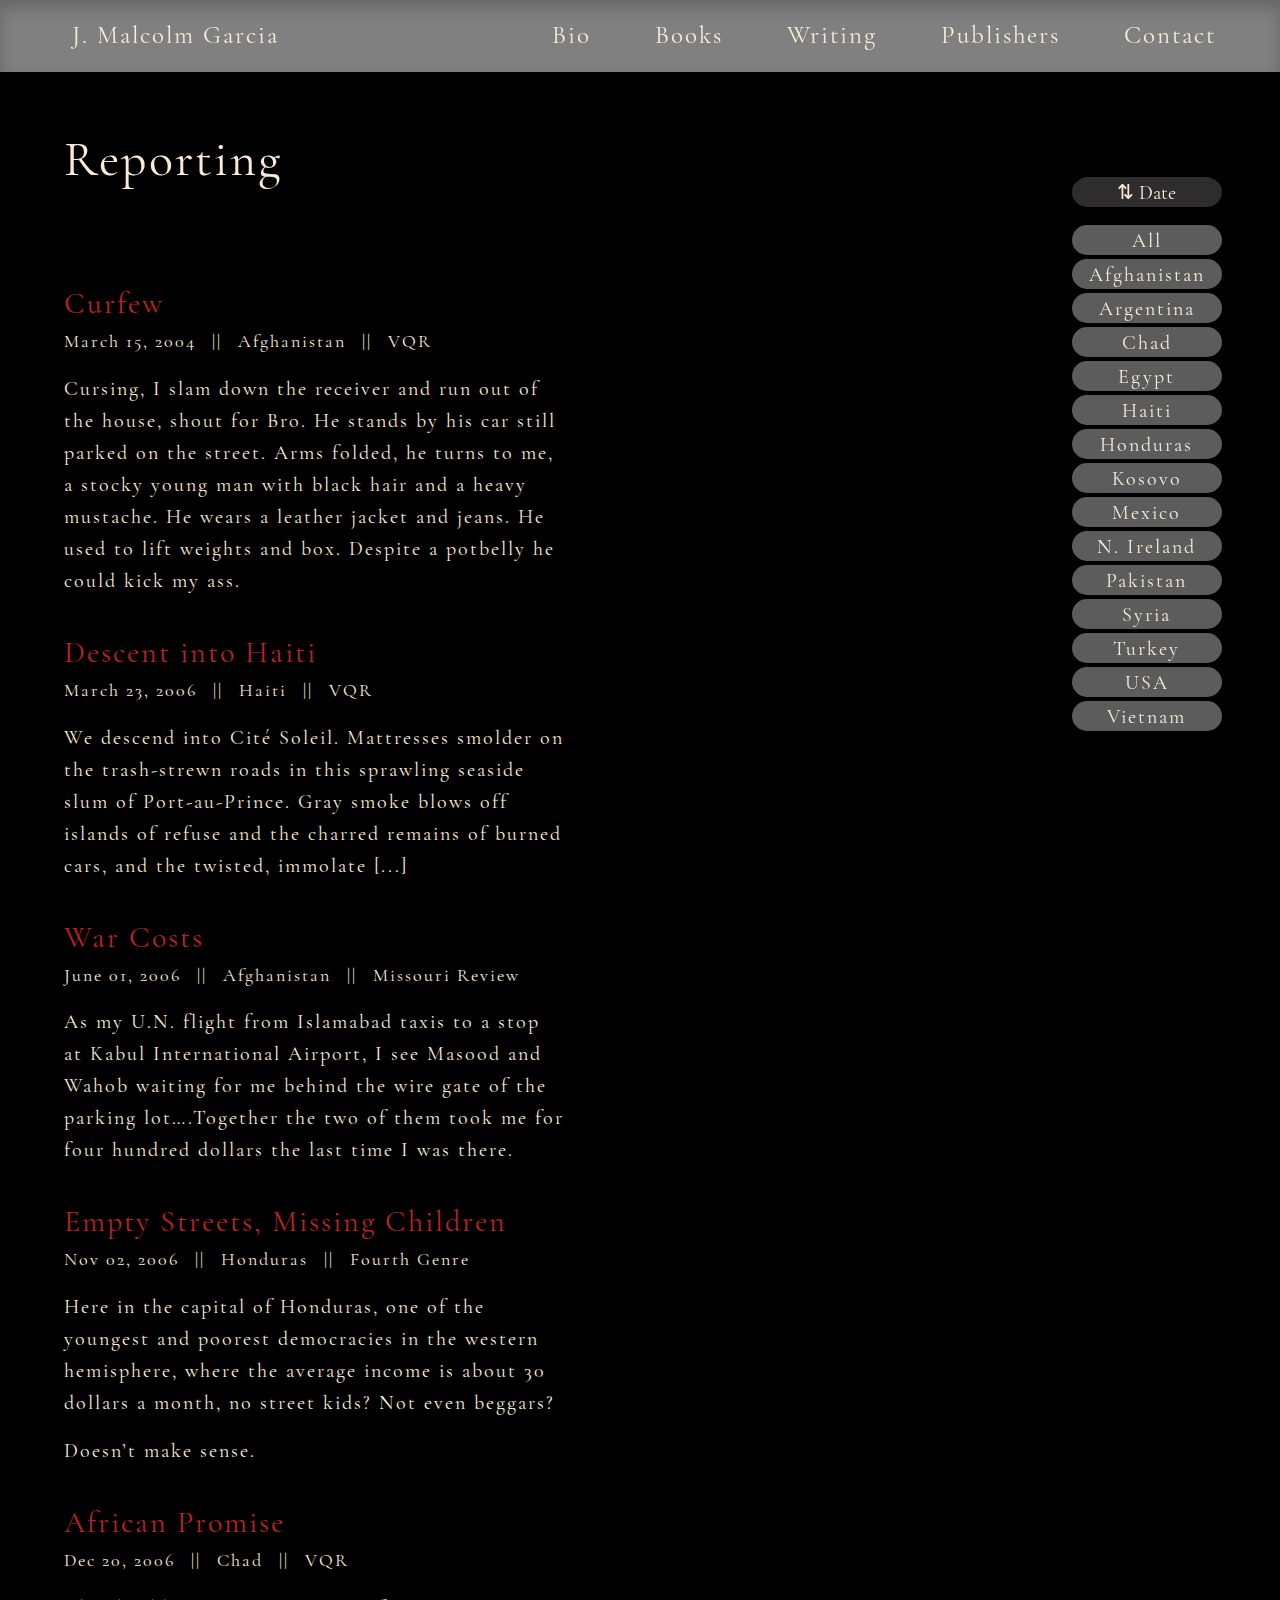
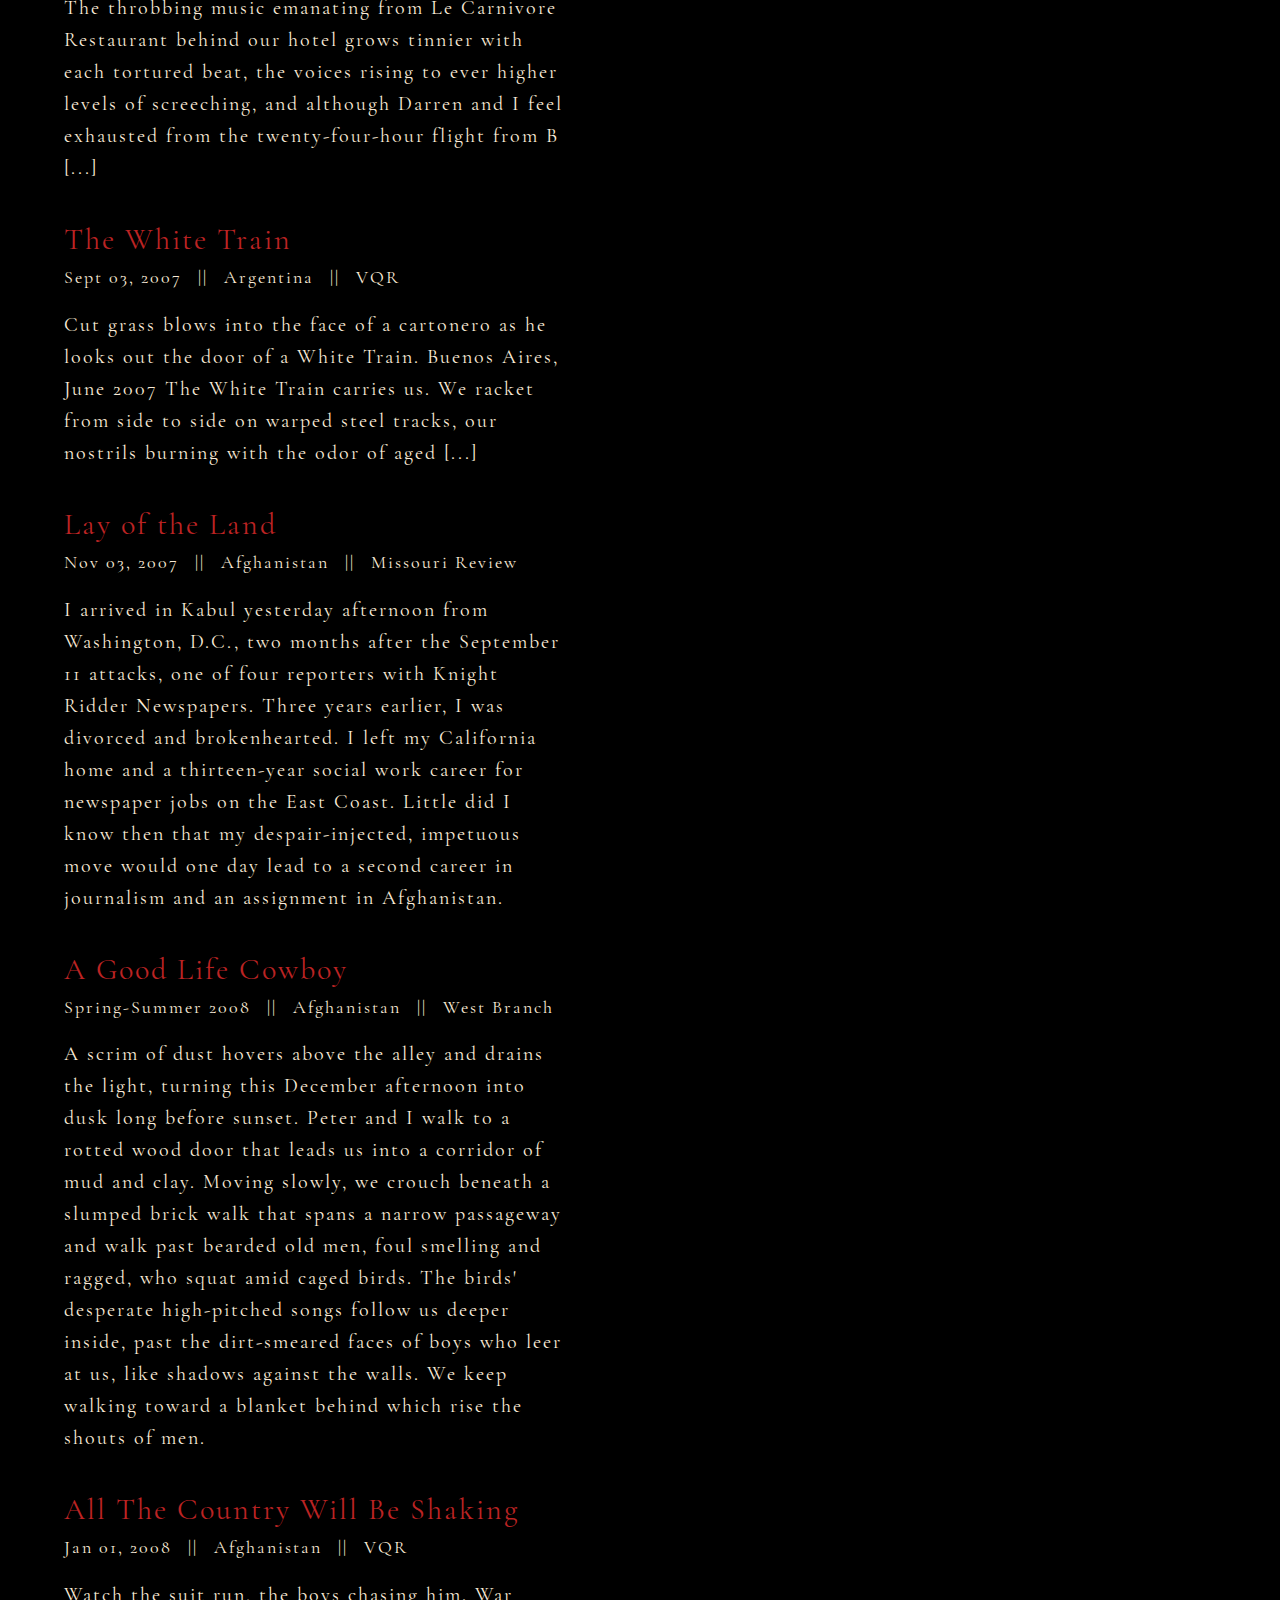
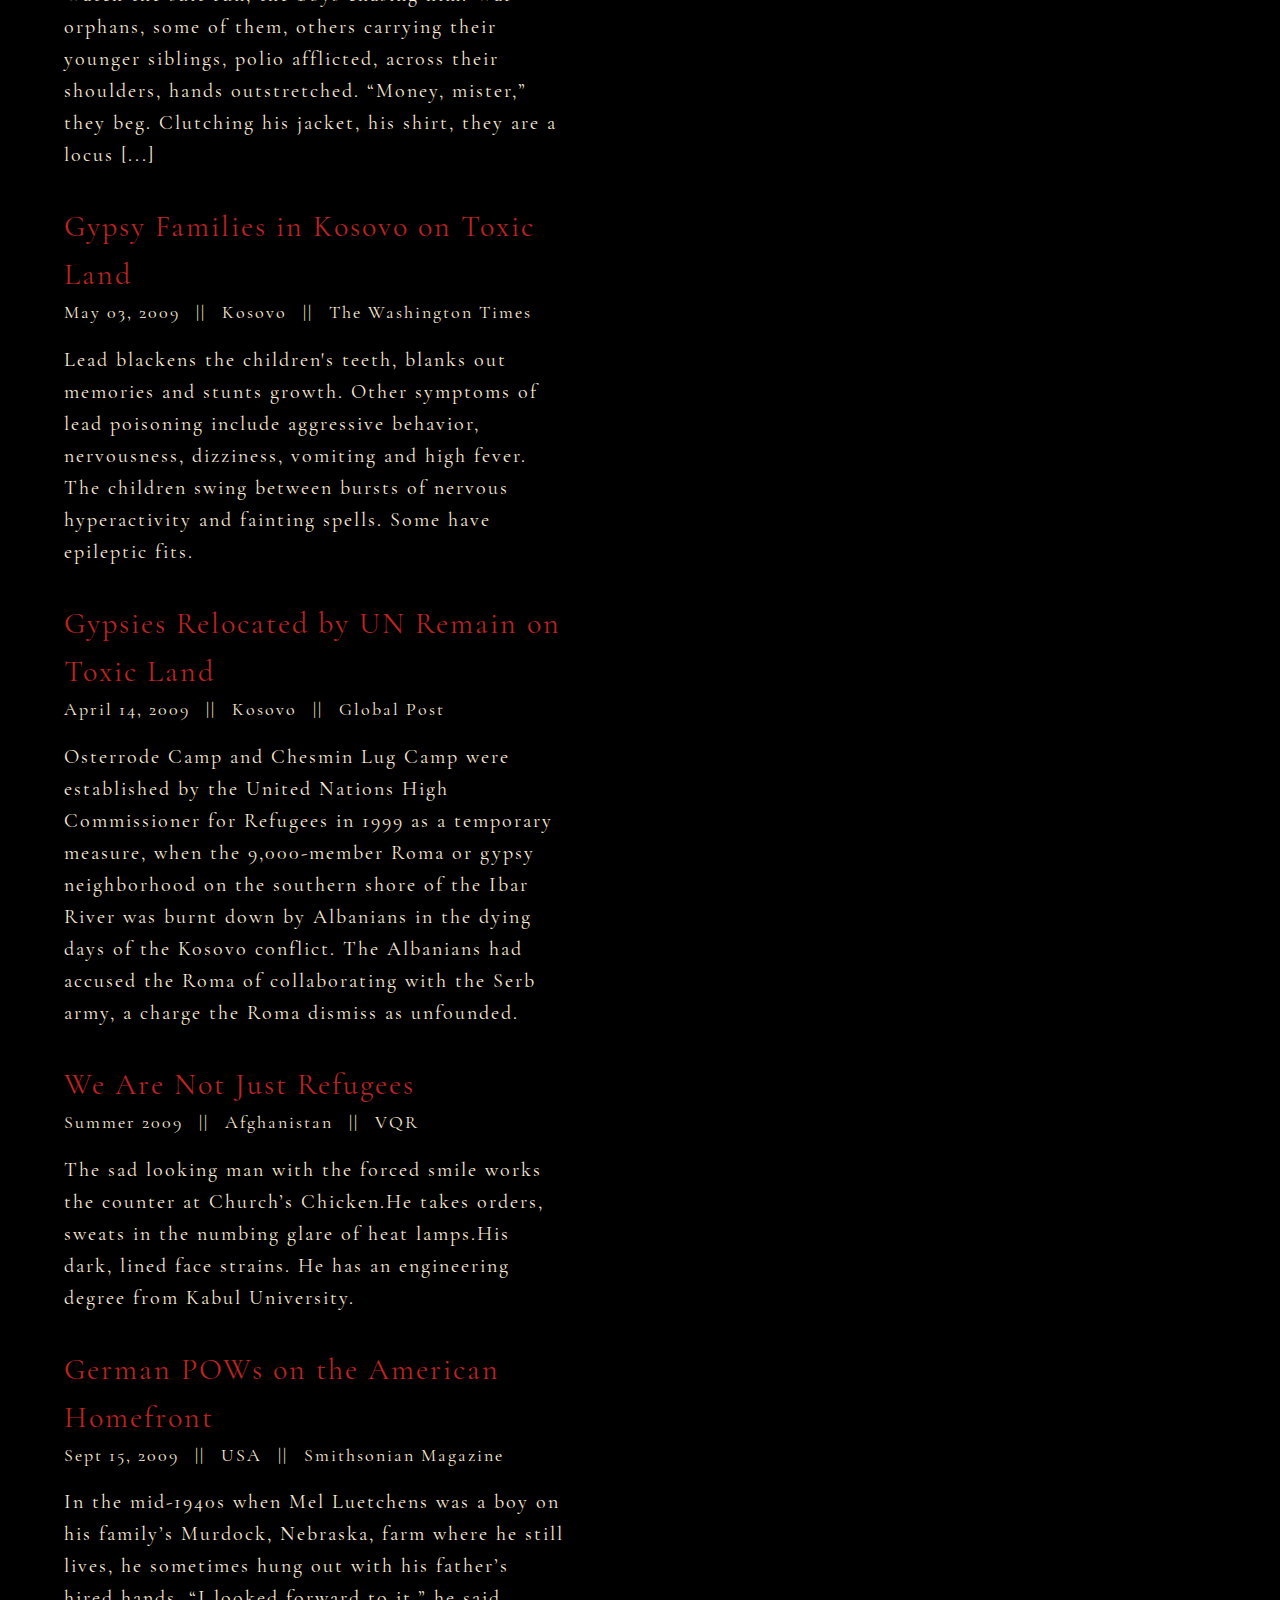
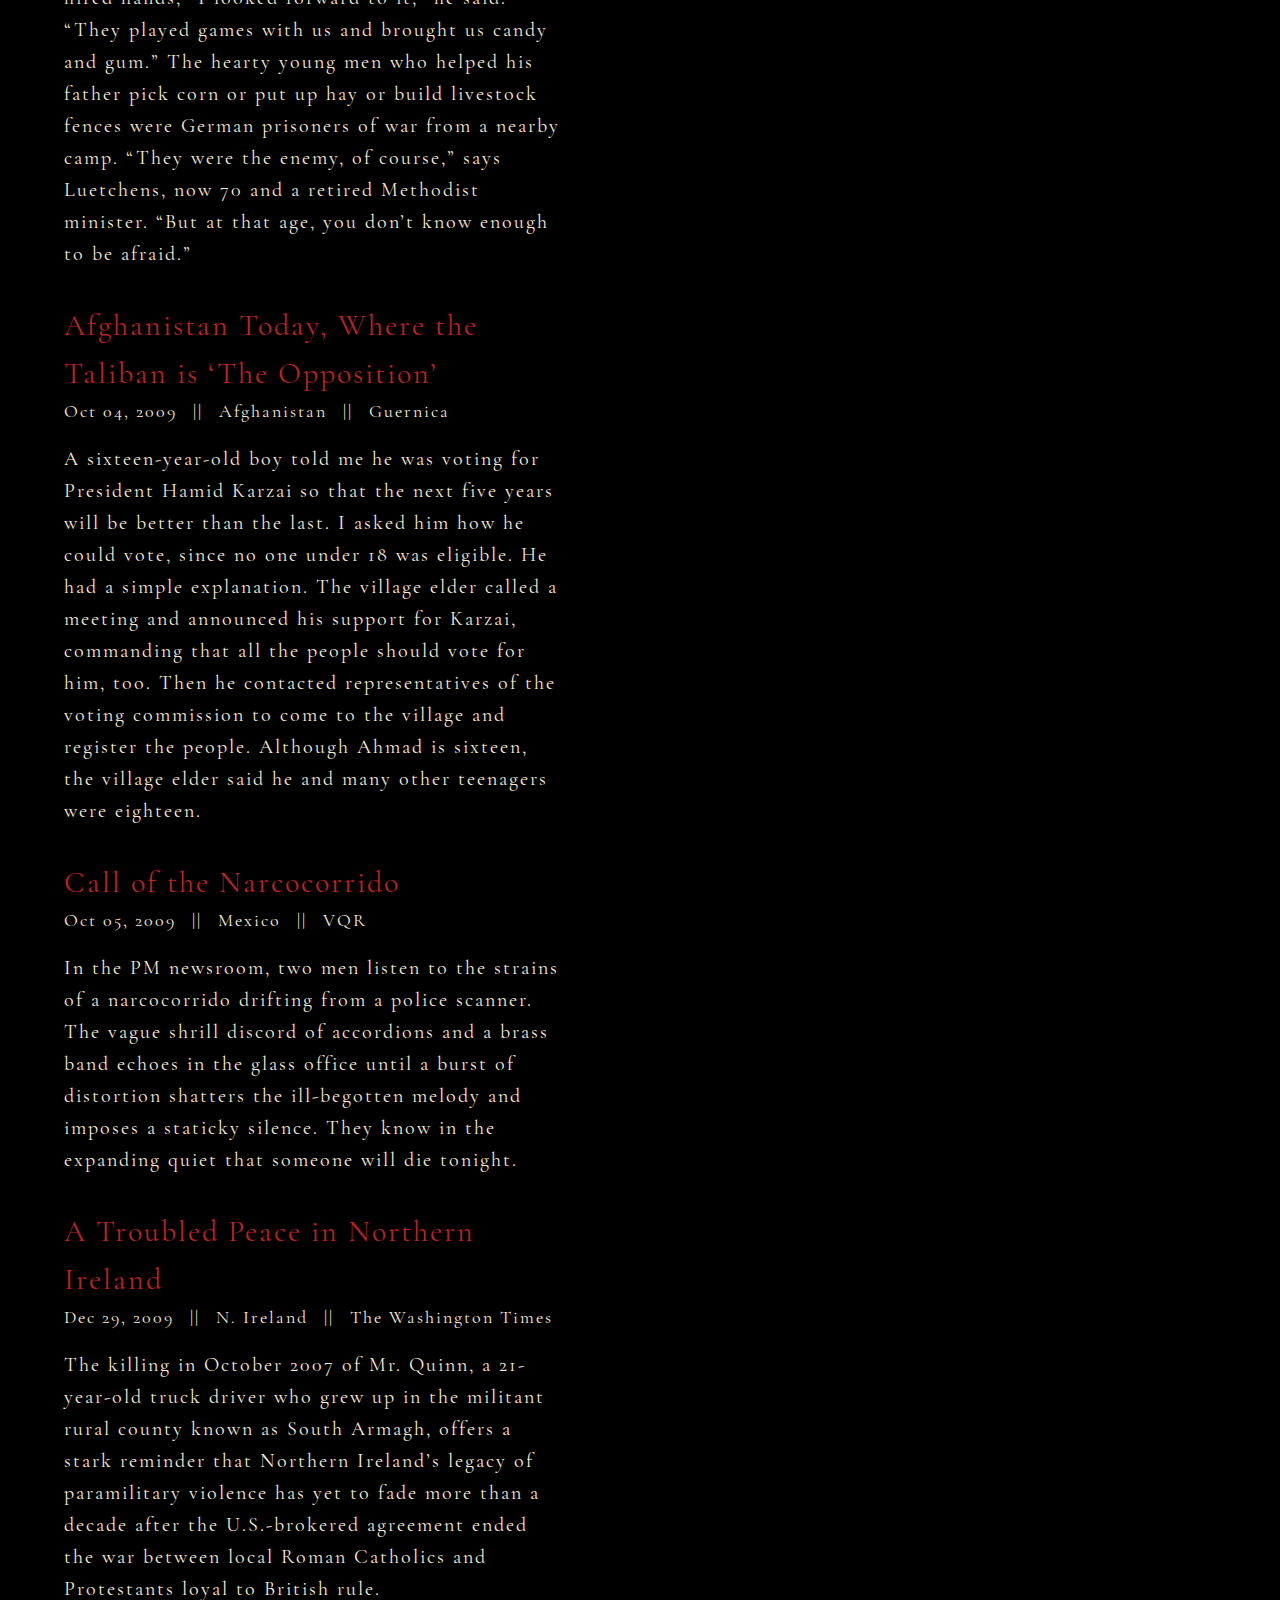
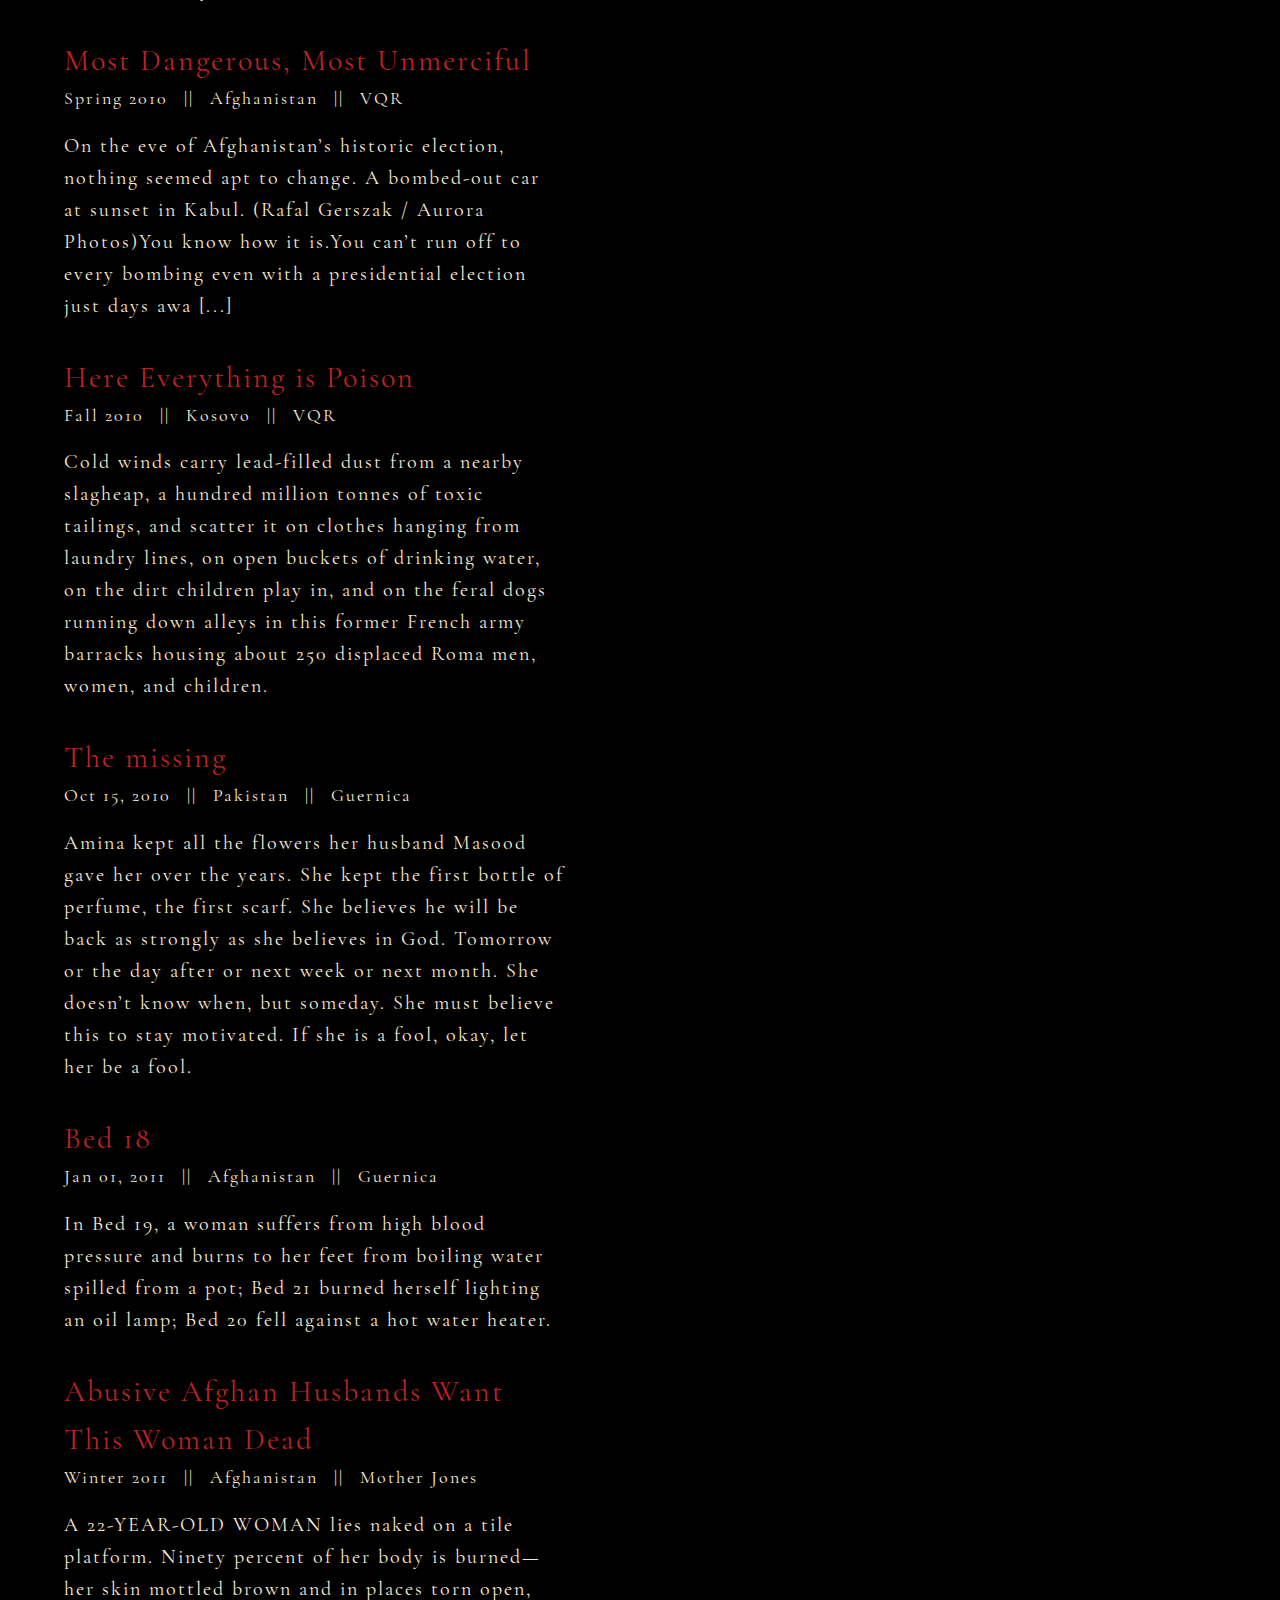
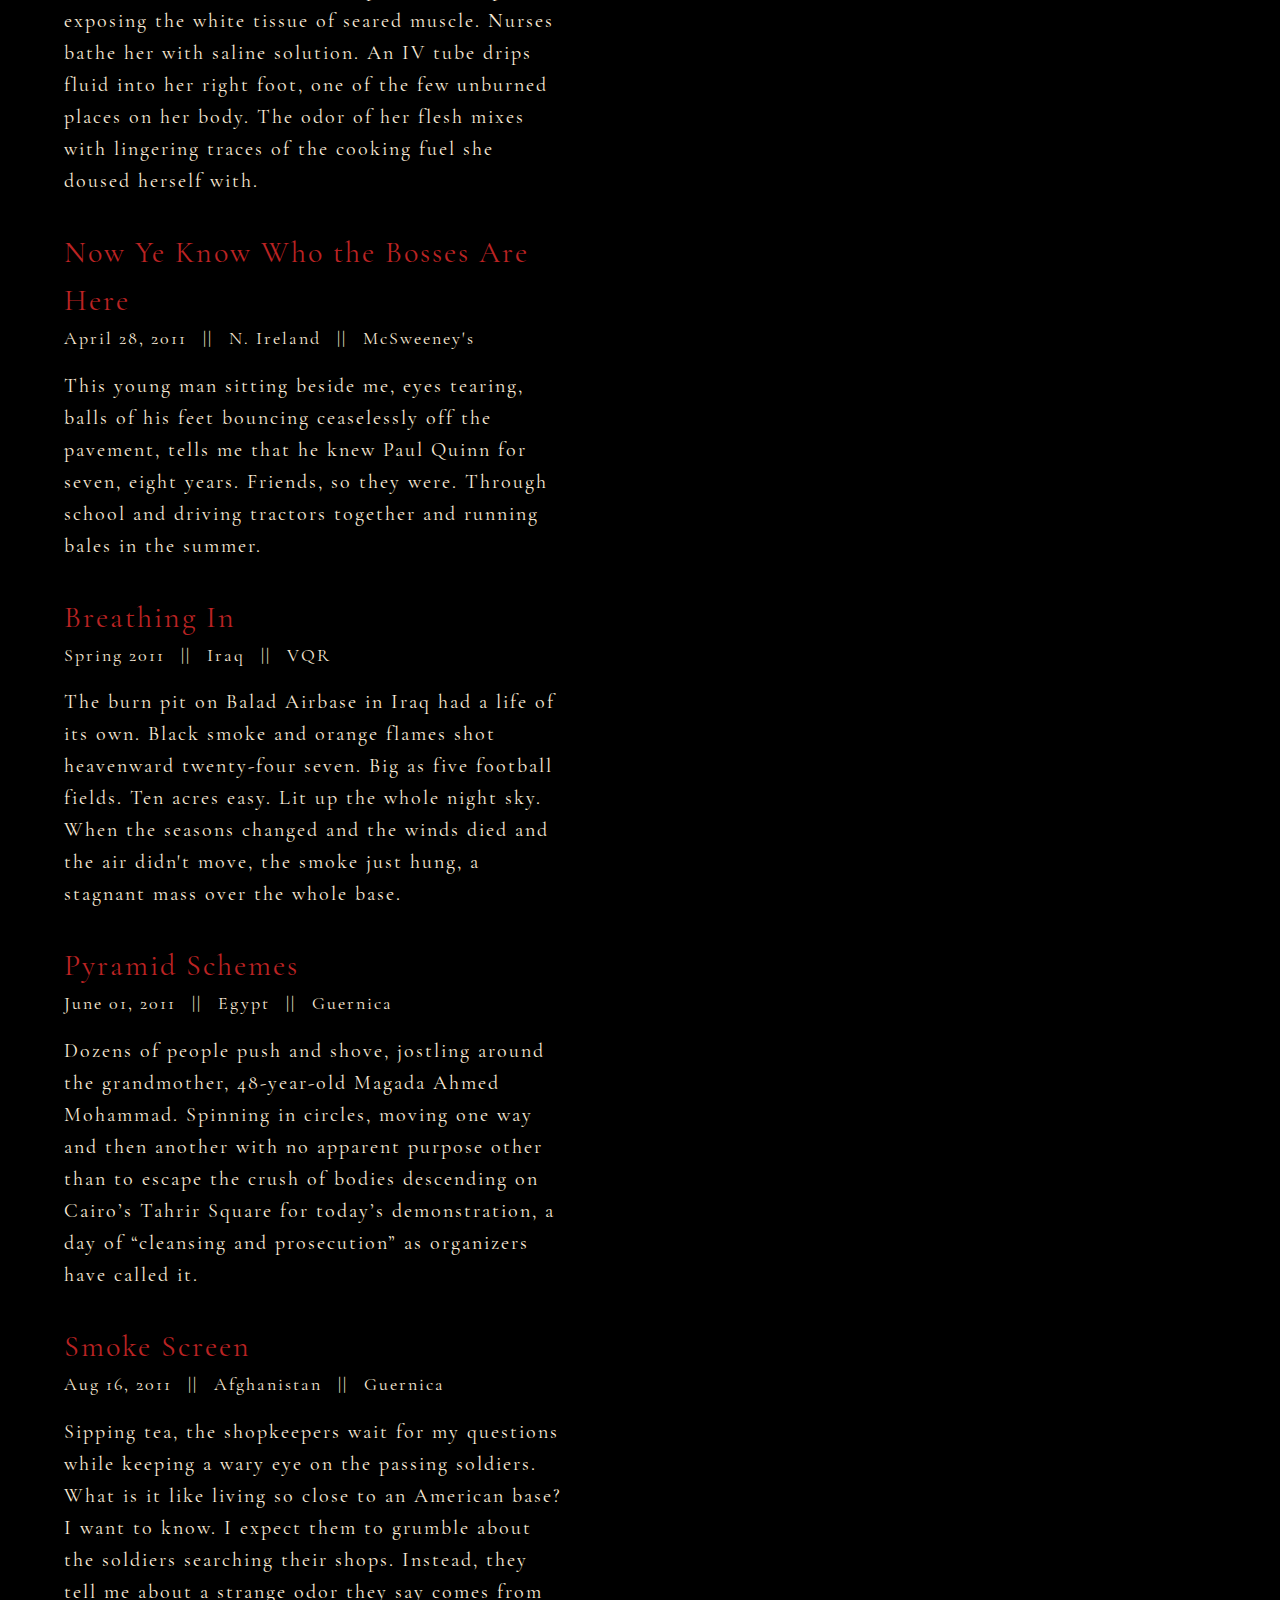
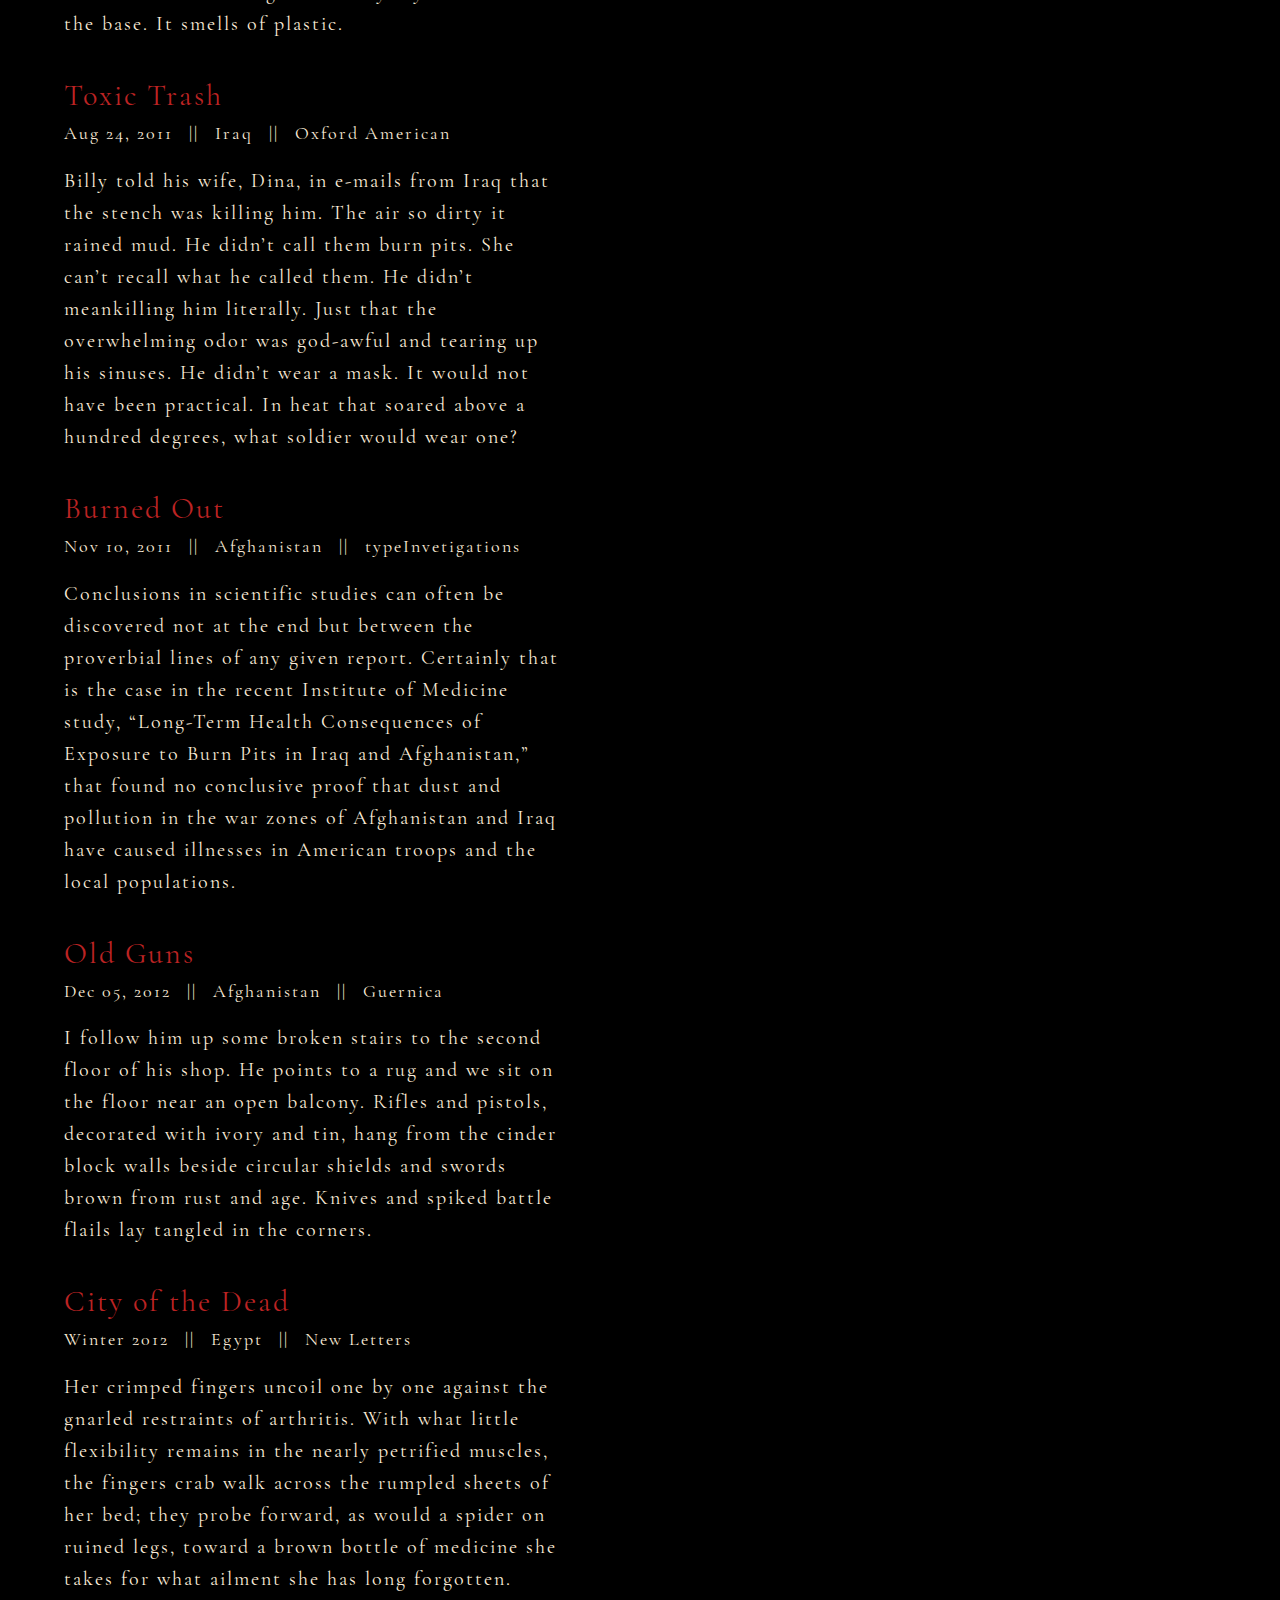
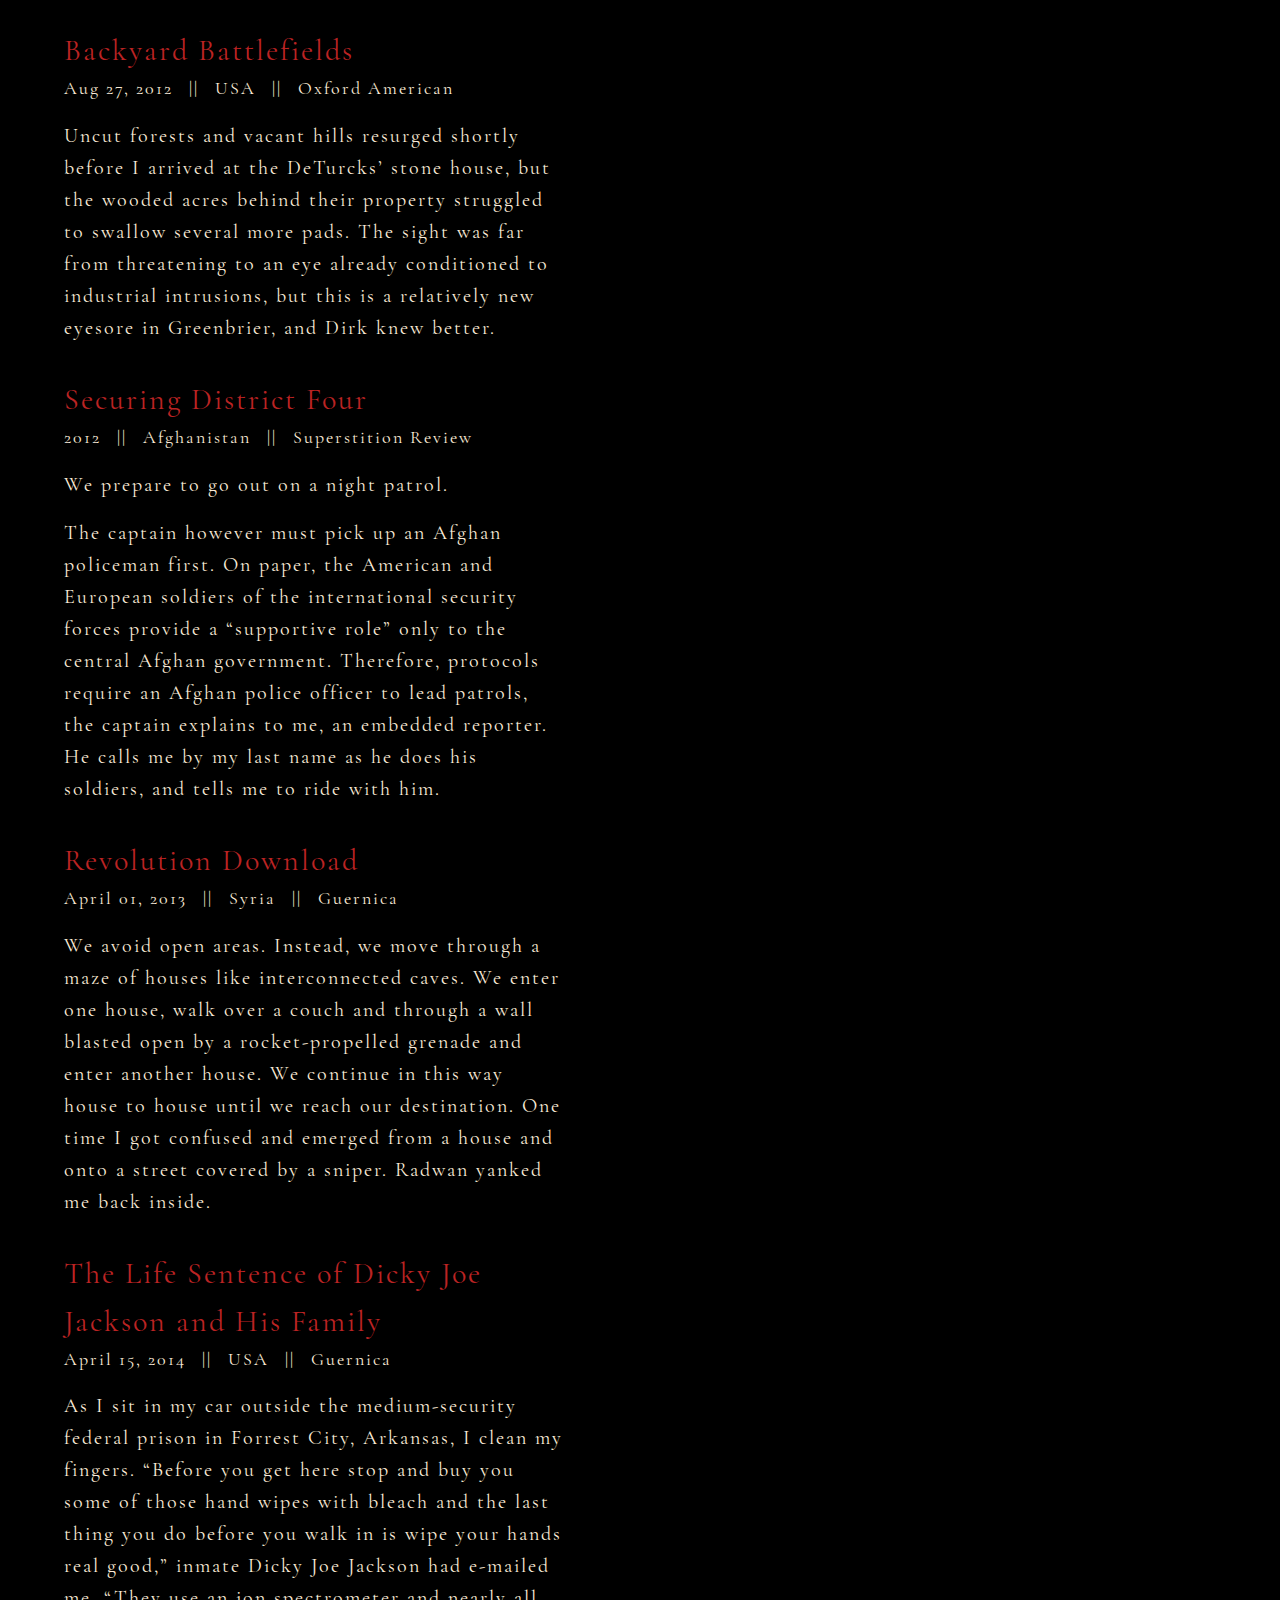
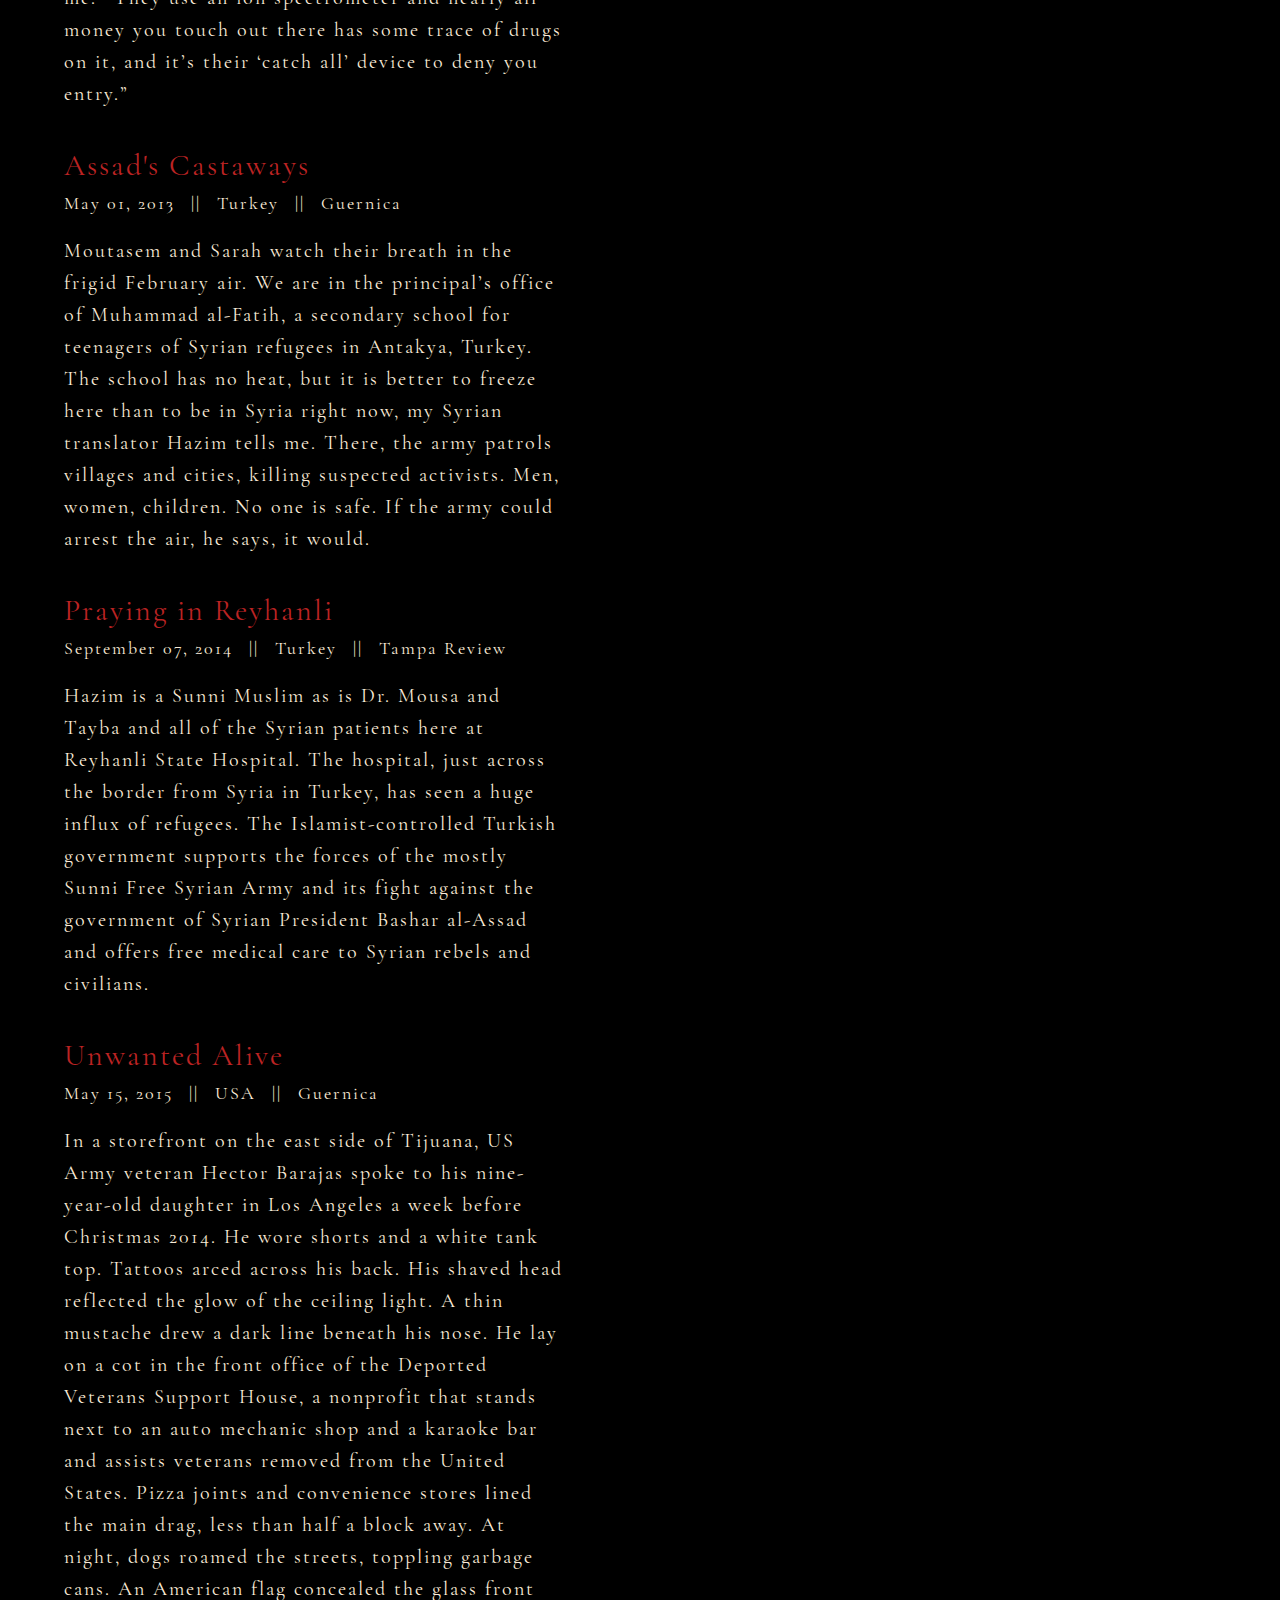
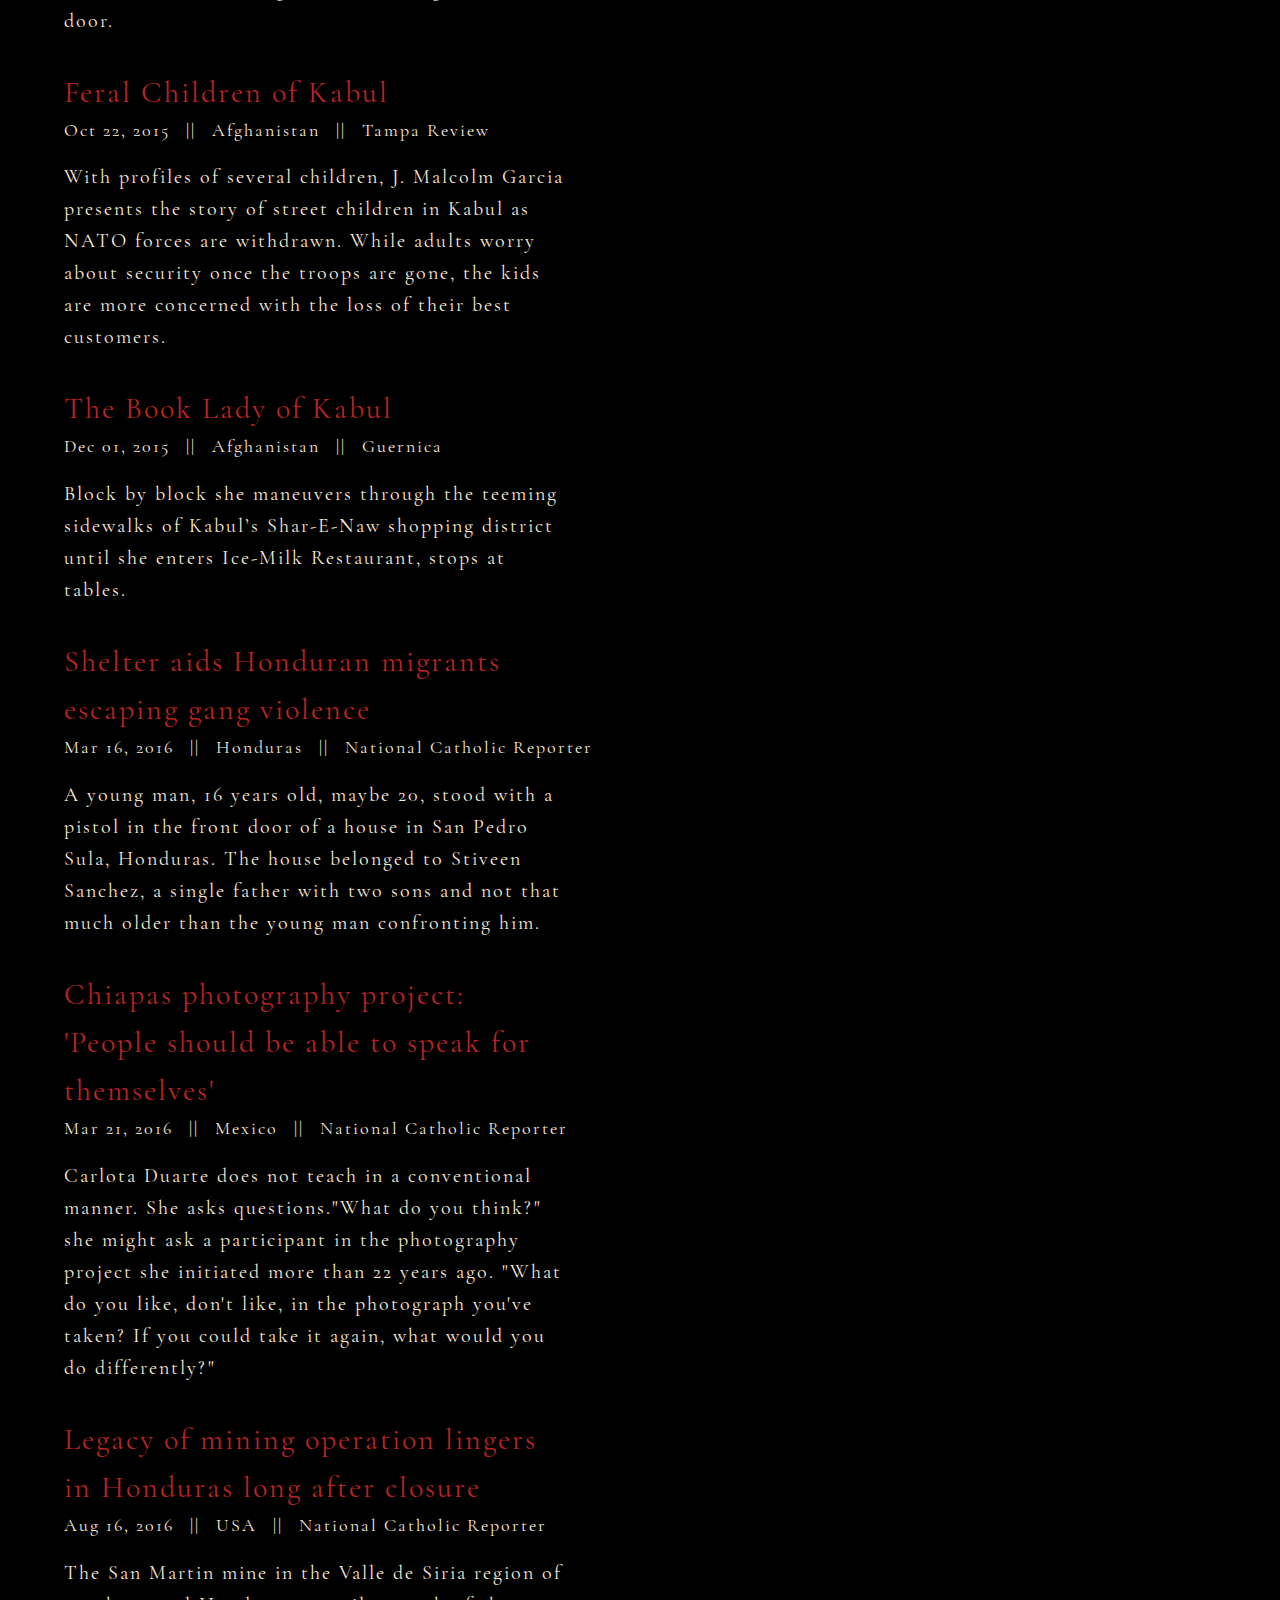
==== commit 976c4130: "Update articles.html" ====
--- a/articles.html
+++ b/articles.html
@@ -64,7 +64,7 @@
             <li>
                 <button class="mainop">+</button>
             </li>
-            <ul>
+            <ul class="article-main-nav">
                 <li>
                     <button class="reverse">&#8645; Date</button>
                 </li>
--- a/styles/style.css
+++ b/styles/style.css
@@ -1,9 +1,60 @@
+/* #region Custom */
+:root {
+    --padding-mobile: 4rem;
+    --padding-1000: 2rem;
+    --dark-gray: rgb(0, 0, 0);
+    /* --header: rgba(206, 190, 190); */
+    --header: rgb(102, 102, 102, .9);
+    --book: rgba(206, 190, 190);
+    --red: rgb(187, 35, 35);
+
+
+    --header-blur: blur(25px);
+    --header-color: rgba(255, 255, 255, .5);
+
+    /* fontsize */
+    --nav-font: 25px;
+    --nav-sm-font: 15px;
+    --quote-font: 30px;
+    --quote-author-font: 35px;
+    --bio-font-sm: 20px;
+    --bio-font: 25px;
+    --header-font: 30px;
+    --books-font: 30px;
+
+    --h1--fontSizesm: 60px;
+    --h1--fontSize: 100px;
+    --h2--fontSize: 50px;
+    --h3--fontSize: 40px;
+    --p--fontSize: 20px;
+    --a--fontSize: 30px;
+
+    --bio-mobile: 30ch;
+    --bio-600: 50ch;
+    --bio-1000: 60ch;
+
+    --p--weight: 200;
+    --h1--weight: 800;
+    --h2--weight: 400;
+    --h3--weight: 400;
+    --a--weight: 600;
+
+    --p--lineHeight: 1.6;
+    --heading--lineHeight: 1.2;
+
+    --letterSpace: .1em;
+}
+/* #endregion */
+
+/* #region Universal */
+
 @font-face {
     font-family: 'Cormorant Garamond';
     src: url('../styles/fonts/CormorantGaramond-Regular-webfont.woff') format('woff');
     font-weight: 600;
     font-style: normal;
 }
+
 
 *,
 *::before,
@@ -23,44 +74,51 @@
     scroll-behavior: smooth;
 }
 
+html,
+body {
+    scroll-padding-top: var(--scroll-padding, 10%);
+    overflow-x: hidden;
+}
+
 
 body {
     background-color: var(--dark-gray);
-    color: rgb(250, 235, 215);
-    font-size: 20px;
     width: 100vw;
     min-height: 100vh;
-    overflow-x: hidden;
-
     text-rendering: optimizeSpeed;
-    line-height: 1.5;
     font-family: 'Cormorant Garamond', serif;
 }
 
+/* #endregion */
+
+/* #region Reset */
 img,
 picture,
 svg {
-  max-width: 100%;
-  display: block;
-}
-
-/* Remove all animations, transitions and smooth scroll for people that prefer not to see them */
-@media (prefers-reduced-motion: reduce) {
-    html:focus-within {
-      scroll-behavior: auto;
-    }
-  
-    *,
-    *::before,
-    *::after {
-      animation-duration: 0.01ms !important;
-      animation-iteration-count: 1 !important;
-      transition-duration: 0.01ms !important;
-      scroll-behavior: auto !important;
-    }
-  }
-
-/* utility */
+    max-width: 100%;
+    display: block;
+}
+
+
+ul[role="list"],
+ol[role="list"],
+li {
+    list-style: none;
+}
+
+a {
+    text-decoration: none;
+    color: antiquewhite;
+}
+
+button {
+    outline: none;
+    border: none;
+}
+
+/* #endregion */
+
+/* #region Utility */
 
 
 
@@ -81,73 +139,280 @@
     justify-content: flex-start;
 }
 
-:root {
-    --dark-gray:  rgb(0, 0, 0);
-    /* --header: rgba(206, 190, 190); */
-    --header: rgb(102, 102, 102, .9);
-    --book: rgba(206, 190, 190);
-
-
-    --header-blur: blur(25px);
-    --header-color: rgba(255, 255, 255, .5);  
-
-    /* fontsize */
-    --nav-font: 20px;
-    --quote-font: 30px;
-    --bio-font-sm: 20px;
-    --bio-font: 25px;
-    --header-font: 30px;
-    --books-font: 30px;
-}
-
-ul[role="list"],
-ol[role="list"],
-li {
-  list-style: none;
-}
-
-a {
+.underline {
     text-decoration: none;
-    color: antiquewhite;
-}
-
-button {
     outline: none;
     border: none;
-}
+    display: inline-block;
+    position: relative;
+    z-index: 100000;
+
+    /* padding-inline: .5rem; */
+    cursor: grab;
+}
+
+.underline::after {
+    background: none repeat scroll 0 0 transparent;
+    bottom: 0;
+    content: "";
+    display: block;
+    margin-top: 2px;
+    height: 2px;
+    left: 50%;
+    position: absolute;
+    transition: width 0.3s ease 0s, left 0.3s ease 0s;
+    width: 0;
+}
+
+.underline:hover::after {
+    width: 100%; 
+    left: 0; 
+}
+
+/* #endregion */
+
+/* #region Type */
+/* #region Universal-Type */
+body,
+p {
+    font-size: var(--p--fontSize);
+    line-height: var(--p--lineHeight);
+    font-weight: var(--p--weight);
+    letter-spacing: var(--letterSpace);
+
+    color: rgb(250, 235, 215);
+}
+
+h1 {
+    font-weight: var(--h1--weight);
+}
+
+.underline {
+    color: antiquewhite;
+    font-size: 20px;
+}
+
+.underline::after {
+    background-color: antiquewhite;
+}
+
+/* #endregion */
+
+/* #region Hero-Type */
+
+.hero-quote {
+    background-color: rgba(0, 0, 0, 0.5);
+}
+
+.quote-marks {
+    color: antiquewhite;
+    font-style: italic;
+}
+
+.quote-marks,
+.hero-quote p {
+    font-size: var(--quote-font);
+}
+
+.quote-author {
+    font-size: var(--quote-author-font);
+}
+
+.bio-left p {
+    font-size: var(--bio-font-sm);
+}
+
+/* #endregion */
+
+/* #region Nav-Type */
+.mobile-header,
+.header-nav {
+    background-color: var(--header-color);
+    backdrop-filter: var(--header-blur);
+    -webkit-backdrop-filter: var(--header-blur);
+}
+
+.mobile-header a,
+.header-nav a {
+    font-size: var(--nav-font);
+    font-weight: var(--h2--weight);
+}
+
+.dropdown-list a {
+    font-size: var(--nav-sm-font);
+}
+
+.hamburger-span {
+    /* background: #cdcdcd; */
+    background-color: antiquewhite;
+    backdrop-filter: var(--header-blur);
+    -webkit-backdrop-filter: var(--header-blur);
+}
+
+
+/* #endregion */
+
+/* #region Books-Type */
+.upcoming-date {
+    font-size: 25px;
+}
+
+.book-review p {
+    font-size: 22px;
+}
+
+.quote-bold {
+    font-size: 25px;
+}
+
+.quote-small {
+    font-style: italic;
+    font-size: 20px;
+}
+
+.book-purchase {
+    background-color: rgba(255, 255, 255, .15);
+    backdrop-filter: blur(5px);
+    -webkit-backdrop-filter: blur(5px);
+}
+
+.book-purchase-btn a {
+    color: black;
+}
+
+.book-purchase-btn {
+    background-color: var(--header-color);
+    backdrop-filter: var(--header-blur);
+    -webkit-backdrop-filter: var(--header-blur);
+    color: black;
+}
+
+.book-purchase-btn:hover a {
+    color: antiquewhite;
+}
+
+.book-purchase-btn:hover {
+    background-color: #181717;
+    box-shadow: inset 0px 0 6px var(--red);
+    color: antiquewhite;
+}
+
+.book-purchase:hover {
+    background-color: rgba(255, 255, 255, .15);
+    backdrop-filter: blur(5px);
+    -webkit-backdrop-filter: blur(5px);
+}
+
+/* button a {
+    color: black;
+} */
+/* #endregion */
+
+/* #region Articles-Type */
+.articles-main header {
+    /* text-align: end; */
+    font-size: 50px;
+}
+
+.article-title a {
+    color: var(--red);
+    font-size: 30px;
+
+}
+
+.article-title a:hover {
+    font-style: italic;
+}
+
+.article-publication span {
+    font-size: 18px;
+}
+
+.open-nav {
+    box-shadow: 0 3px 6px rgba(0, 0, 0, 0.16), 0 3px 6px rgba(0, 0, 0, 0.23);
+}
+
+.open-nav:hover {
+    color: antiquewhite;
+    background-color: var(--red);
+}
+
+.mainop {
+    background-color: var(--red);
+    color: antiquewhite;
+}
+
+.tag,
+.reverse {
+    background-color: var(--header);
+    color: antiquewhite;
+    box-shadow: 0 1px 3px rgba(0, 0, 0, 0.12), 0 1px 2px rgba(0, 0, 0, 0.24);
+}
+
+.reverse {
+    background-color: #2e2c2c;
+}
+
+.tag:hover,
+.reverse:hover {
+    /* color: rgb(187, 35, 35); */
+    box-shadow: 0 3px 6px rgba(0, 0, 0, 0.16), 0 3px 6px rgba(0, 0, 0, 0.23);
+    background-color: var(--red);
+}
+/* #endregion */
+
+/* #endregion */
+
+/* #region Scrollbar */
+
+::-webkit-scrollbar {
+    width: .5rem;
+    background-color: #181717;
+
+}
+
+::-webkit-scrollbar-track {
+    box-shadow: inset 0 0 6px var(--header-color);
+    border-radius: 1rem;
+    background-color: #000000;
+}
+
+::-webkit-scrollbar-thumb {
+    border-radius: 1rem;
+    box-shadow: inset 0 0 6px var(--red);
+}
+
+/* #endregion */
+
+/* #region Hero */
 
 .hero {
-    /* padding: 0 2rem; */
     height: 95vh;
     width: 100vw;
     filter: grayscale(.7);
     background-image: url('../img/banner.jpg');
     /* position: absolute; */
- 
-}
-
-
+    /* padding: 0 2rem; */
+}
 
 .hero-quote {
     width: 60ch;
     height: auto;
-    backdrop-filter: .5;
-    background-color: rgba(0,0,0,0.5);
+    backdrop-filter: .5px;
+    -webkit-backdrop-filter: .5px;
     padding: 1rem;
     position: absolute;
     top: 35vh;
     left: 5vw;
     border-radius: 10px;
-    visibility: hidden;
     overflow: hidden;
-  
     flex-direction: row;
     justify-content: flex-start;
     gap: 4rem;
     perspective: 1000px;
 
-}
-
+    visibility: hidden;
+}
 
 /* .hero-quote li {
     width: 55ch;
@@ -156,30 +421,26 @@
     animation: slide-animation 20s infinite;
 } */
 
-
-.hero-quote p {
-    font-size: 30px;
-}
-
 .hero-quote div {
     padding-top: 1rem;
 }
 
-.quote-author {
-    font-size: 35px;
-}
-
-.quote-marks {
-    font-size: 30px;
-    color: antiquewhite;
-    font-style: italic;
-}
-
+.hero-quote li {
+    position: relative;
+}
+
+/* #endregion */
+
+/* #region Nav */
 
 .header-top {
     align-items: baseline;
     justify-content: space-between;
     z-index: 100;
+
+    position: sticky;
+    top: 0px;
+
 }
 
 .header-left {
@@ -189,8 +450,6 @@
 .mobile-header {
     width: 100vw;
     padding: .5rem;
-    background-color: var(--header-color);
-    backdrop-filter: var(--header-blur);
 }
 
 .hamburger {
@@ -199,136 +458,138 @@
     background-color: transparent;
     width: 2rem;
     height: 2rem;
-    top: 1rem;
-    right: 5rem;
+    top: 1.3rem;
+    right: 2rem;
     z-index: 100;
 }
 
-.hamburger span {
+.hamburger-span {
     display: block;
     width: 2rem;
     height: .3rem;
     margin-bottom: .4rem;
     position: relative;
-    
-    background: #cdcdcd;
     border-radius: 3px;
-    
     z-index: 100;
-    
     transform-origin: 4px 0px;
-
-    transition: transform 0.5s cubic-bezier(0.77,0.2,0.05,1.0),
-    background 0.5s cubic-bezier(0.77,0.2,0.05,1.0),
-    opacity 0.55s ease;
-
-}
-
-.hamburger span:first-child {
+    transition: transform 0.5s cubic-bezier(0.77, 0.2, 0.05, 1.0),
+        background 0.5s cubic-bezier(0.77, 0.2, 0.05, 1.0),
+        opacity 0.55s ease;
+
+}
+
+.hamburger-span:first-child {
     transform-origin: 0% 0%;
 }
 
-.hamburger span:nth-last-child(2) {
+.hamburger-span:nth-last-child(2) {
     transform-origin: 0% 100%;
 }
-
-
 
 .header-nav {
     display: none;
     /* background-color: var(--header); */
-    background-color: var(--header-color);
-    backdrop-filter: var(--header-blur);
+
     width: 100vw;
-    height: 95vh;
     margin: 0;
- 
-    transform: translate(100vw);
-    transition: all 1s cubic-bezier(0.77,0.2,0.05,1.0);
+
+    /* transform: translate(100vw);
+    transition: all 1s cubic-bezier(0.77,0.2,0.05,1.0); */
     z-index: 100;
     gap: 4rem;
- 
+
+
 }
 
 .fixed-nav .header-top {
     position: fixed;
-    box-shadow: 0 5px rgba(0,0,0,0.1);
+    box-shadow: 0 5px rgba(0, 0, 0, 0.1);
     top: 0px;
-  }
+}
 
 .dropdown {
     position: relative;
-    /* display: inline-block; */
-    width: 50vw;
+    display: inline-block;
+    /* width: 50vw; */
     text-align: center;
 }
 
 .dropdown-list {
-    display: flex;
-    position: absolute;
-    background-color: transparent;
-    min-width: 140px;
-    /* margin-left: -2vw; */
-    height: 0;
-    z-index: 1;
-    transition: height 300ms;
-    flex-direction: column;
+    /* position: absolute; */
+    bottom: 0;
+    gap: 2rem;
+    left: 5vw;
+    flex-direction: row;
     justify-content: space-evenly;
     transition-timing-function: ease;
     text-align: center;
-    overflow: hidden;
-  }
-  
-  .dropdown:hover .dropdown-list {
-    height: 120px;
-    /* width: 20vw;
-    margin-left: 40vw;
-    margin-top: -5vh; */
-  }
-
-.dropdown-list li {
-    margin-bottom: 4px;
-    background-color: var(--header-color);
-    /* backdrop-filter: var(--header-blur); */
-    border-radius: 32px;
-    /* box-shadow: 0px 8px 16px 0px rgba(0,0,0,0.2); */
-}
-
-/* main {
-    padding: 3rem;
-} */
+    /* overflow: hidden; */
+    align-items: center;
+    justify-content: center;
+    top: 8vh;
+    margin-left: 10vw;
+    visibility: hidden;
+    display: flex;
+    height: 0vh;
+    transition: height 300ms ease;
+}
+
+
+.dropdown:hover .dropdown-list {
+    visibility: visible;
+    height: 10vh;
+
+}
+
+/* #endregion */
+
+/* #region Containers */
 
 .container-bio,
 .container-books {
     flex-direction: column;
+    position: relative;
+    /* margin-top: 10vh; */
+}
+
+.container-books {
+    padding-bottom: 4rem;
+    margin-top: 2rem;
 }
 
 .container-header {
     font-size: var(--header-font);
 }
 
+/* #endregion */
+
+/* #region Bio */
+
 .bio-left {
-    padding: 2rem;
+    padding-inline: var(--padding-mobile);
     flex-direction: column;
 }
 
 .bio-left p {
     word-wrap: wrap;
-    font-size: var(--bio-font-sm);
-}
-
-/* Publishers */
+    max-width: var(--bio-mobile);
+}
+
+/* #endregion */
+
+/* #region Publishers */
 
 .publisher-list {
     display: grid;
-    grid-template-columns: repeat( auto-fit, minmax(20vw, 1fr) );
-   background-color: var(--header-color);
-   backdrop-filter: var(--header-blur);
+    grid-template-columns: repeat(auto-fit, minmax(20vw, 1fr));
+    background-color: var(--header-color);
+    backdrop-filter: var(--header-blur);
+    -webkit-backdrop-filter: var(--header-blur);
     width: 90vw;
     margin: 0 auto;
     gap: 1rem;
     border-radius: 5px;
-    box-shadow: inset 0px 8px 16px 0px rgba(0,0,0,0.2);
+    box-shadow: inset 0px 8px 16px 0px rgba(0, 0, 0, 0.2);
 }
 
 .publisher-list li {
@@ -338,15 +599,16 @@
     opacity: .7;
     /* background-color: var(--header); */
     padding: .5rem;
-    box-shadow: inset 0px 8px 16px 0px rgba(0,0,0,0.2);
+    box-shadow: inset 0px 8px 16px 0px rgba(0, 0, 0, 0.2);
 }
 
 .publisher-list li:hover {
     opacity: 1;
 }
 
-/* Books! */
-
+/* #endregion */
+
+/* #region Books */
 
 .container-books header {
     text-align: center;
@@ -354,9 +616,9 @@
 
 .container-upcoming {
     flex-direction: column;
-    width: 100vw;
     justify-content: space-evenly;
-    padding: 2rem 0rem;
+    align-items: center;
+    padding-inline: var(--padding-mobile);
 }
 
 .upcoming-left {
@@ -368,21 +630,21 @@
 
 .upcoming-date {
     padding: 2rem;
-    font-size: 25px;
-}
-
-.main-books-grid li {
+}
+
+.upcoming-date-books {
+    padding-bottom: .5rem;
+}
+
+.book-item {
     display: flex;
     justify-content: center;
     align-items: center;
-}
-
-.book-item:nth-child(even) {
-    flex-direction: row-reverse;
+    flex-direction: column;
 }
 
 .books-reviews {
-    width: 50vw;
+    width: 90vw;
     padding: 2rem;
 }
 
@@ -392,60 +654,70 @@
 
 .book-review {
     flex-direction: column;
-    align-items: flex-start;
-    padding: 1rem;
+    /* align-items: flex-end; */
+    /* padding: 1rem; */
 
 }
 
 .book-review p {
-    font-size: 22px;
+    max-width: var(--bio-mobile);
 }
 
 .books-grid {
     display: grid;
-    row-gap: 4rem;
+    row-gap: 6rem;
     column-gap: 1rem;
     margin: 0;
-    padding: 0;
-    grid-template-columns: repeat( auto-fit, minmax(50vw, 1fr) );
-}
-
-.books-img {
+    align-items: center;
+    padding-inline: 3rem;
+    padding-bottom: 6rem;
+    grid-template-columns: repeat(auto-fit, minmax(35vw, 1fr));
+
+}
+
+.books-grid-img img {
+    margin: 0 auto;
+    height: 30vh;
+}
+
+.books-img,
+.books-grid-img {
     position: relative;
     background-attachment: fixed;
 }
-
 
 .quote-author {
     flex-direction: column-reverse;
     justify-content: baseline;
-    align-items: flex-start;
+    align-items: flex-end;
     gap: .5rem;
     padding: 1rem 0;
 }
 
-.quote-bold {
-    font-size: 25px;
-}
-
-.quote-small {
-    font-style: italic;
-    font-size: 20px;
-}
 
 .book-purchase {
     width: 100%;
     height: 15%;
     position: absolute;
     bottom: 0;
+    padding: 1rem;
     /* left: 50%; */
     /* transform: translate(-50%, -50%); */
-
-    background-color: rgba(255, 255, 255, .15);  
-    backdrop-filter: blur(5px);
+}
+
+.upcoming {
+    height: 25%;
+}
+
+.book-grid-purchase {
     padding: 1rem;
-
-
+    position: absolute;
+    bottom: 0;
+    left: 50%;
+    transform: translate(-50%, 100%);
+    /* left: 30%;
+    width: 40vw; */
+    width: 15vw;
 }
 
 .book-purchase-btn {
@@ -453,10 +725,7 @@
     visibility: visible;
     z-index: 10;
     border-radius: 10px;
-    background-color: #f44336;
-
-   
-    
+    margin-top: 1rem;
 }
 
 .book-purchase-btn:hover {
@@ -464,86 +733,20 @@
 }
 
 .book-purchase:hover {
-    background-color: rgba(255, 255, 255, .15);  
-    backdrop-filter: blur(5px);
     padding: 1rem;
-}
-
-.book-outer {
-    height: 40vh;
-    background-size: contain;
-    width: 100vw;
-    justify-content: flex-end;
-    align-items: center;
-    background-size:contain;
-    padding: 0 2rem;
-
-}
-
-.book-inner-top,
-.book-inner-bottom {
-    /* visibility: hidden; */
-    color: black;
-    backdrop-filter: blur(20px);
-    transition: all 0.09s cubic-bezier(0.77,0.2,0.05,1.0);
-    margin: 0;
-    height: 20%;
-    width: 100%;
-    text-align: center;
-    padding: 1rem;
-}
-
-
-.book-inner-bottom button {
-    background-color: #cdcdcd;
-}
-
-button a {
-    color: black;
-}
-
-#withoutCountry {
-    background-image: url('../img/books/without-a-country.jpg');
-}
-
-#katrina {
-    background-image: url('../img/books/katrina.jpg');
-}
-
-#fruitGrief {
-    background-image: url('../img/books/fruit-grief.jpg');
-}
-
-#warsLeaveBehind {
-    background-image: url('../img/books/wars-leave-behind.jpg');
-}
-
-#khaarijee {
-    background-image: url('../img/books/khaarijee.jpg');
 }
 
 #afghanistan {
     background-image: url('../img/books/afghanistan-stories.jpg');
 }
 
-#timeServed {
-    background-image: url('../img/books/time-served.jpg');
-}
-
-#kansasNoir {
-    background-image: url('../img/books/kansas-noir.jpg');
-}
-
-#differentWar {
-    background-image: url('../img/books/different-kind-of-war.jpg');
-}
-
-/* Articles */
+/* #endregion */
+
+/* #region Articles */
 
 .articles-main header {
     /* text-align: end; */
-    font-size: 50px;
-    padding:  1rem 4rem;
+    padding: 1rem 4rem;
 }
 
 
@@ -551,71 +754,49 @@
 .article-personal-list,
 .article-fiction-list {
     display: grid;
-    grid-template-columns: repeat( auto-fit, minmax(50vw, 1fr) );
+    grid-template-columns: repeat(auto-fit, minmax(50vw, 1fr));
     row-gap: 2rem;
     grid-auto-flow: dense;
     padding: 4rem;
 }
 
-.article-title a {
-    color: rgb(187, 35, 35);
-    font-size: 30px;
-
-}
-
 .article-title {
     max-width: 50ch;
 }
 
 .article-publication {
     display: flex;
-    flex-direction: row-reverse;
+    flex-direction: column-reverse;
     justify-content: flex-end;
     gap: 1rem;
 }
 
+.mobile-flex {
+    flex-direction: row-reverse;
+    gap: 1rem;
+    justify-content: flex-end;
+}
+
+
+.article-publication > .article-bars {
+    display: none;
+}
+
 .article-exerpt p {
-    max-width: 50ch;
+    max-width: var(--bio-600);
     padding-top: 1rem;
 }
 
-
-
 .open-nav {
-    /* color: antiquewhite;
-    position: fixed;
-    bottom: 5vh;
-    right: 5vw;
-    padding: 1rem;
-    border-radius: 100px;
-    background-color: var(--header); */
-
     width: 64px;
     height: 64px;
     border-radius: 32px;
     position: fixed;
     right: 50px;
     bottom: 50px;
-    box-shadow: 0 3px 6px rgba(0, 0, 0, 0.16), 0 3px 6px rgba(0, 0, 0, 0.23);
-}
-
-.open-nav:hover {
-    color: antiquewhite;
-    background-color: rgb(187, 35, 35);;
-}
-
+}
 
 .article-nav {
-    /* display: flex;
-    flex-direction: column;
-    justify-content: flex-end;
-    align-items: flex-end;
-    position: fixed;
-    bottom: 15vh;
-    right: 5vw;
-
-    display: none; */
-
     background-color: transparent;
     height: 64px;
     width: 64px;
@@ -628,6 +809,9 @@
     text-align: center;
     overflow: hidden;
 
+    display: flex;
+    flex-direction: column;
+
 }
 
 .article-nav:hover {
@@ -647,17 +831,12 @@
     bottom: 0;
     right: 0;
     transition: transform 300ms;
-    background-color: #f44336;
     border-radius: 32px;
     z-index: 6;
-    color: antiquewhite;
 }
 
 .tag,
 .reverse {
-
-    /* color: antiquewhite;
-    background-color: black; */
     position: relative;
     width: 150px;
     height: 30px;
@@ -668,47 +847,48 @@
     margin-bottom: 2px;
     margin-left: 8px;
     margin-right: 8px;
-    background-color: var(--header);
-    color: antiquewhite;
     transition: box-shadow 0.3s cubic-bezier(0.25, 0.8, 0.25, 1);
-    box-shadow: 0 1px 3px rgba(0, 0, 0, 0.12), 0 1px 2px rgba(0, 0, 0, 0.24);
-}
-
-.tag:hover,
-.reverse:hover {
-    /* color: rgb(187, 35, 35); */
-    box-shadow: 0 3px 6px rgba(0, 0, 0, 0.16), 0 3px 6px rgba(0, 0, 0, 0.23);
-    background-color: #f44336;
-}
-
-/* Contact */
+}
+
+.reverse {
+    margin-bottom: 1rem;
+}
+
+/* #endregion */
+
+/* #region Contact */
 
 .container-contact {
     padding: 5rem;
 }
 
 .form-container {
-    width: 65vw;
+    width: 80vw;
     margin: 0 auto;
-    height: 60vh;
-     /* background-color: var(--header-color); */
-     /* opacity: .9; */
+    height: 40vh;
+    /* background-color: var(--header-color); */
+    /* opacity: .9; */
 
     /* outline: 1px solid blue; */
     border: 10px solid antiquewhite;
     flex-direction: row;
-}
+    justify-content: space-evenly;
+}
+
 .contact-form {
     /* outline: 1px solid red; */
-    width: 60vw;
-    margin: 0 auto;
+    width: 20vw;
+    /* margin: 0 auto; */
     height: 50vh;
     justify-content: space-evenly;
     /* background-color: var(--header-color);
     backdrop-filter: var(--header-blur); */
+    /* -webkit-backdrop-filter: var(--header-blur); */
 
     padding: 2rem;
-    box-shadow: inset 0px 8px 16px 0px rgba(0,0,0,0.2);
+    box-shadow: inset 0px 8px 16px 0px rgba(0, 0, 0, 0.2);
+
+    display: none;
 
 }
 
@@ -716,6 +896,7 @@
     padding: 2rem;
     /* border-left: 5px solid antiquewhite; */
 }
+
 .contact-data {
     align-items: flex-start;
 }
@@ -725,6 +906,7 @@
     width: 30vw;
     background-color: var(--header-color);
     backdrop-filter: var(--header-blur);
+    -webkit-backdrop-filter: var(--header-blur);
     color: rgb(24, 22, 22);
     outline: none;
 }
@@ -735,24 +917,29 @@
     opacity: 1;
 }
 
-
-/* JS */
+/* #endregion */
+
+/* #region JS */
 
 .hamburger-active {
     opacity: 1;
     transform: rotate(45deg) translate(-2px, -1px);
-    background-color: var(--dark-gray);
-    
+    /* background-color: var(--dark-gray); */
+    background-color: var(--red);
+
+
 }
 
 .hamburger-active-span {
     transform: rotate(-45deg) translate(-4px, 3px);
+    background-color: var(--red);
+
 
 }
 
 .navbarOffsetMargin {
     padding-bottom: 15vh;
-  }
+}
 
 .visible {
     visibility: visible;
@@ -762,6 +949,7 @@
 .show {
     display: flex;
     z-index: 200;
+    height: 100vh;
 }
 
 .current {
@@ -769,29 +957,38 @@
 
 }
 
-
-
-.translate {
+.expand {
+    right: 0px;
+    bottom: 0px;
+    left: 0px;
+}
+
+/* .translate {
     transform: translate(0vw);
         transition: all 1s ease;
-}
+} */
 
 .dont-show {
     display: none;
 }
 
 .flex-nav {
-    display: flex;
+    /* display: flex; */
+    visibility: visible;
+}
+
+.underline-active::after {
+    width: 100%;
+    left: 0;
 }
 
 
 .fade-in {
     animation: fade 9s infinite;
 }
-
-.hero-quote li {
-    position: relative;
-}
+/* #endregion */
+
+/* #region Animation */
 
 @keyframes fade {
     0% {
@@ -799,16 +996,19 @@
         /* transform: rotate3d(2, 2, 0, 48deg); */
         left: -100%;
     }
+
     10% {
         opacity: 1;
         /* transform: rotate3d(0, 0, 0, 24deg); */
         left: 0;
     }
+
     90% {
         opacity: 1;
         /* transform: rotate3d(0, 0, 0, 24deg); */
         left: 0;
     }
+
     100% {
         opacity: 0;
         /* transform: rotate3d(-2, -2, 0, 0deg); */
@@ -816,16 +1016,48 @@
     }
 }
 
+/* #endregion */
+
+/* #region Media */
+
+/* Remove all animations, transitions and smooth scroll for people that prefer not to see them */
+@media (prefers-reduced-motion: reduce) {
+    html:focus-within {
+        scroll-behavior: auto;
+    }
+
+    *,
+    *::before,
+    *::after {
+        animation-duration: 0.01ms !important;
+        animation-iteration-count: 1 !important;
+        transition-duration: 0.01ms !important;
+        scroll-behavior: auto !important;
+    }
+}
+
+
 
 @media (min-width: 600px) {
-    .books-grid  {
-        grid-template-columns: repeat( auto-fit, minmax(45vw, 1fr) );
-        padding: 2rem;
+    .books-grid {
+        grid-template-columns: repeat(auto-fit, minmax(40vw, 1fr));
+        /* padding: 2rem; */
+        padding: 6rem 3rem;
+
     }
 
     .book-outer {
         width: 45vw;
     }
+
+    .bio-left p {
+        max-width: var(--bio-600);
+    }
+
+    .book-review p {
+        max-width: var(--bio-600);
+    }
+
 }
 
 @media (min-width: 700px) {
@@ -834,41 +1066,55 @@
         width: 100vw;
         justify-content: space-evenly;
     }
-    
+
     .upcoming-left {
         background-size: contain;
         width: 30vw;
     }
 
-
-
-
-}
-
-@media (min-width: 1000px) {
+    .books-grid-img img {
+        margin: 0 auto;
+        height: 40vh;
+    }
+
+
+}
+
+@media (min-width: 1100px) {
+
+    /* #region Media-Type */
+    .header-top {
+        background-color: var(--header-color);
+        backdrop-filter: var(--header-blur);
+        -webkit-backdrop-filter: var(--header-blur);
+        box-shadow: inset 0px 8px 16px 0px rgba(0, 0, 0, 0.2);
+    }
+
+  
+
+    /* #endregion */
 
     .mobile-header {
         background-color: transparent;
         backdrop-filter: none;
+        -webkit-backdrop-filter: none;
     }
 
     .hero-quote {
         visibility: visible;
     }
+
     .hamburger {
         display: none;
     }
 
- 
+
     .header-top {
         flex-direction: row;
         justify-content: space-between;
         align-items: baseline;
         padding: .5rem 2rem;
         width: 100vw;
-        background-color: var(--header-color);
-        backdrop-filter: var(--header-blur);
-        box-shadow: inset 0px 8px 16px 0px rgba(0,0,0,0.2);
     }
 
     .header-nav {
@@ -876,68 +1122,158 @@
         align-items: flex-start;
         background-color: transparent;
         backdrop-filter: none;
+        -webkit-backdrop-filter: none;
         transform: translate(0);
         padding: 0 2rem;
         width: fit-content;
         height: auto;
-        
         display: flex;
     }
 
-    .dropdown {
+    .dropdown-list a {
+        font-size: var(--nav-font);
+    }
+
+    .dropdown:hover {
         width: auto;
+        /* height: 10vh; */
+
+    }
+
+    .list-container {
+        margin-left: -8vw;
+        /* top: 18vh; */
+        height: 0vh;
+        /* margin-top: -5.7em; */
+        position: absolute;
+        /* padding-top: 1rem; */
+        /* margin-top: 1rem; */
+        background-color: transparent;
+        width: 0vw;
+
+
+    }
+
+    .dropdown:hover .list-container {
+        height: 8vh;
+        width: 35vw;
+
     }
 
     .dropdown-list {
-        margin-left: -2vw;
-    }
-
-    .dropdown:hover .dropdown-list {
-        height: 120px;
-        width: 0;
-        padding-top: 2vh;
-      }
-
-    .bio-left p {
-        Max-width: 60ch;
-        font-size: var(--bio-font);
-    }
-
+        margin-left: -8vw;
+        background-color: var(--header);
+        backdrop-filter: var(--header-blur);
+        -webkit-backdrop-filter: var(--header-blur);
+        /* border-radius:  0 0 32px 32px; */
+        margin-top: 1rem;
+    }
+
+
+    .dropdown-list li {
+        border-bottom: 32px;
+   
+    }
+
+    .book-item {
+        flex-direction: row;
+        align-items: flex-start;
+    }
+
+    .book-item:nth-child(even) {
+        flex-direction: row-reverse;
+    }
+
+  
     .books-grid {
-        grid-template-columns: repeat( auto-fit, minmax(30vw, 1fr) );
+        grid-template-columns: repeat(auto-fit, minmax(30vw, 1fr));
     }
 
     .book-outer {
         width: 32vw;
     }
-    /* .articles-main header {
-        position: sticky;
-        top: 2rem;           
-    } */
-  
+
+    .books-reviews {
+        width: 50vw;
+    }
+
+    .book-review {
+        flex-direction: column;
+        align-items: flex-end;
+    }
+
+
     .publisher-list {
-        grid-template-columns: repeat( auto-fit, minmax(13vw, 1fr) );
+        grid-template-columns: repeat(auto-fit, minmax(13vw, 1fr));
+    }
+
+    .container-publisher {
+        margin-top: 5vh;
     }
 
     .quote-author {
-        flex-direction: row-reverse;
-        align-items: baseline;
-        
+        /* flex-direction: row-reverse; */
+        align-items: flex-end;
     }
 
     #afghan-review {
         width: 50vw;
     }
 
+    .open-nav,
+    .mainop {
+        display: none;
+    }
+
+    .article-nav,
+    .article-nav:hover {
+        height: 75vh;
+        width: 13%;
+    }
+
+    .article-publication {
+        flex-direction: row-reverse;
+    }
+    
+    .article-publication > .article-bars {
+        display: block;
+    }
+
+    .form-container {
+        width: 80vw;
+        height: 60vh;
+
+    }
+
+    .contact-form {
+        display: flex;
+
+    }
+
 }
 
 @media (min-width: 1300px) {
+
     .article-country-list,
     .article-personal-list,
-    .article-fiction-list  {
-            grid-template-columns: repeat( auto-fit, minmax(45vw, 1fr) );
-        }
-
- 
-        
-}+    .article-fiction-list {
+        grid-template-columns: repeat(auto-fit, minmax(45vw, 1fr));
+    }
+
+    .dropdown:hover .list-container {
+        width: 25vw;
+
+    }
+
+}
+
+@media (min-width: 1400px) {
+    .dropdown:hover .list-container {
+        width: 22vw;
+
+    }
+
+}
+/* #endregion */
+
+
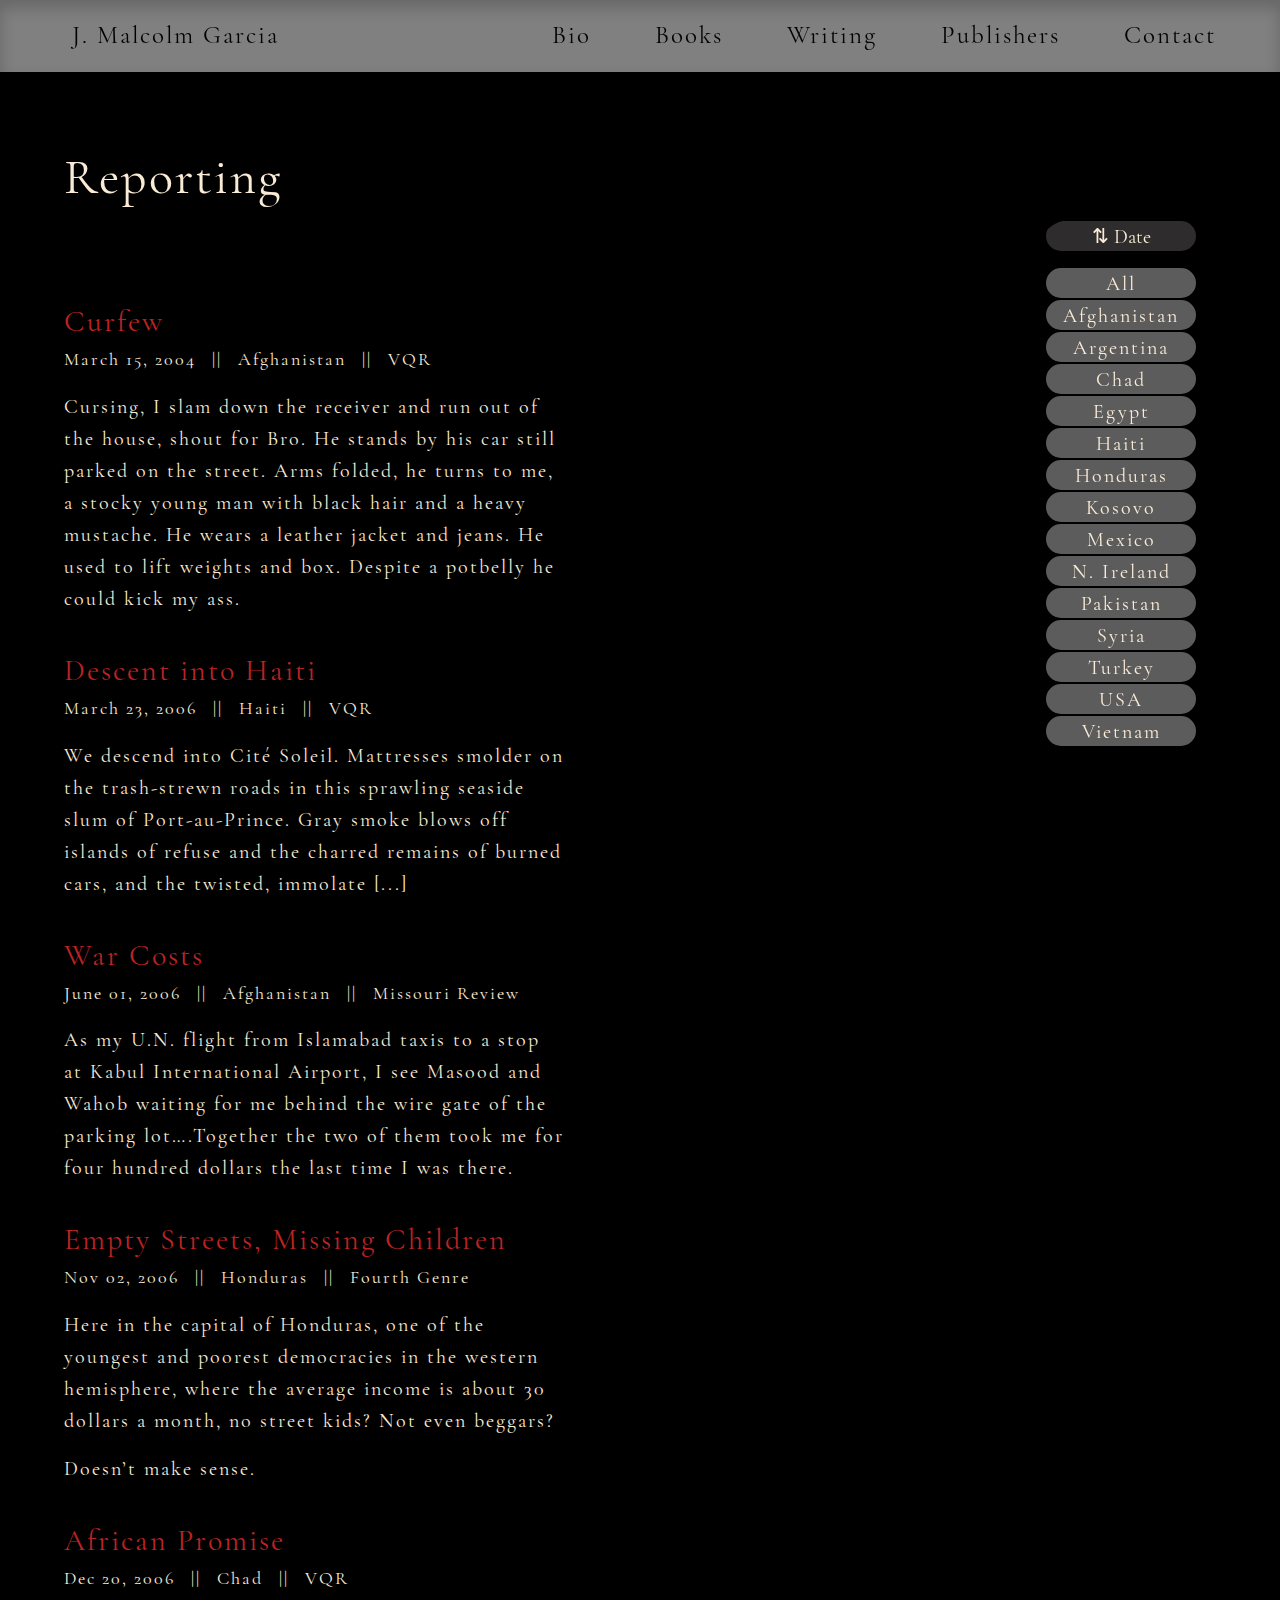
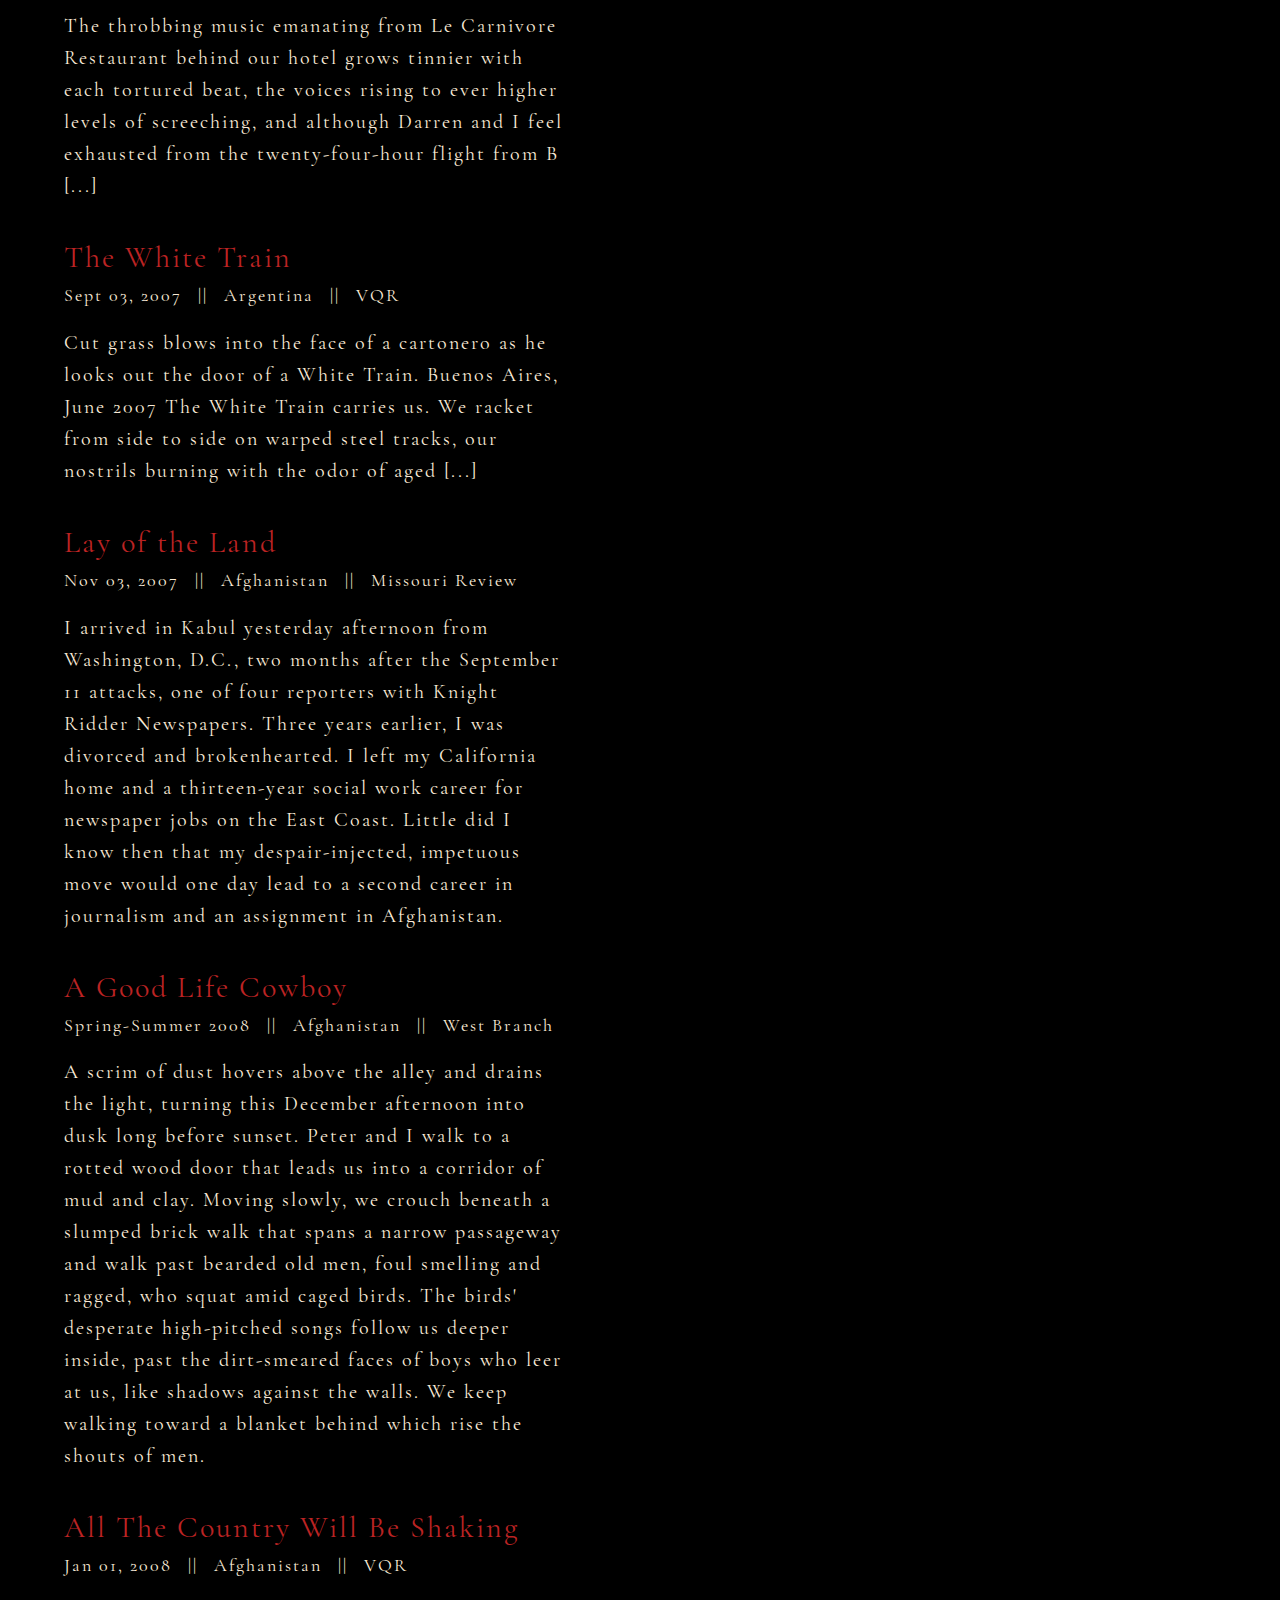
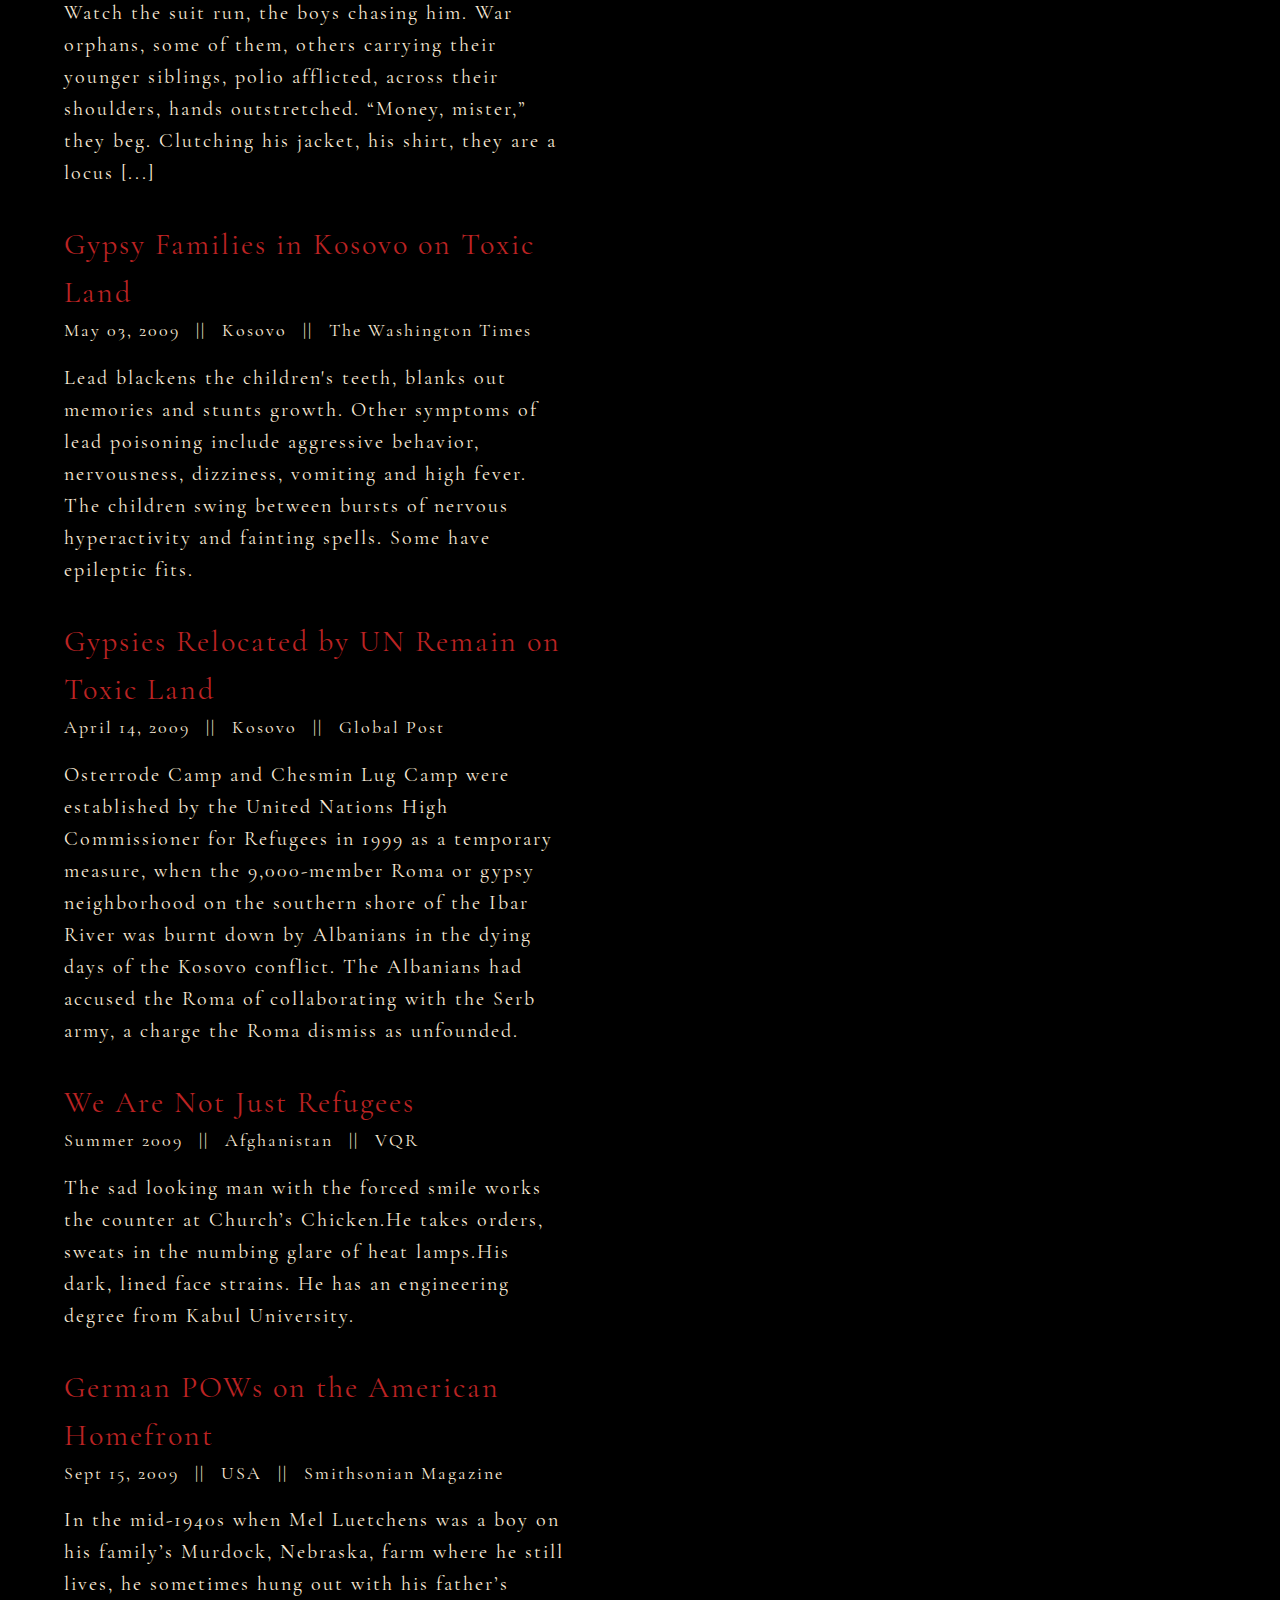
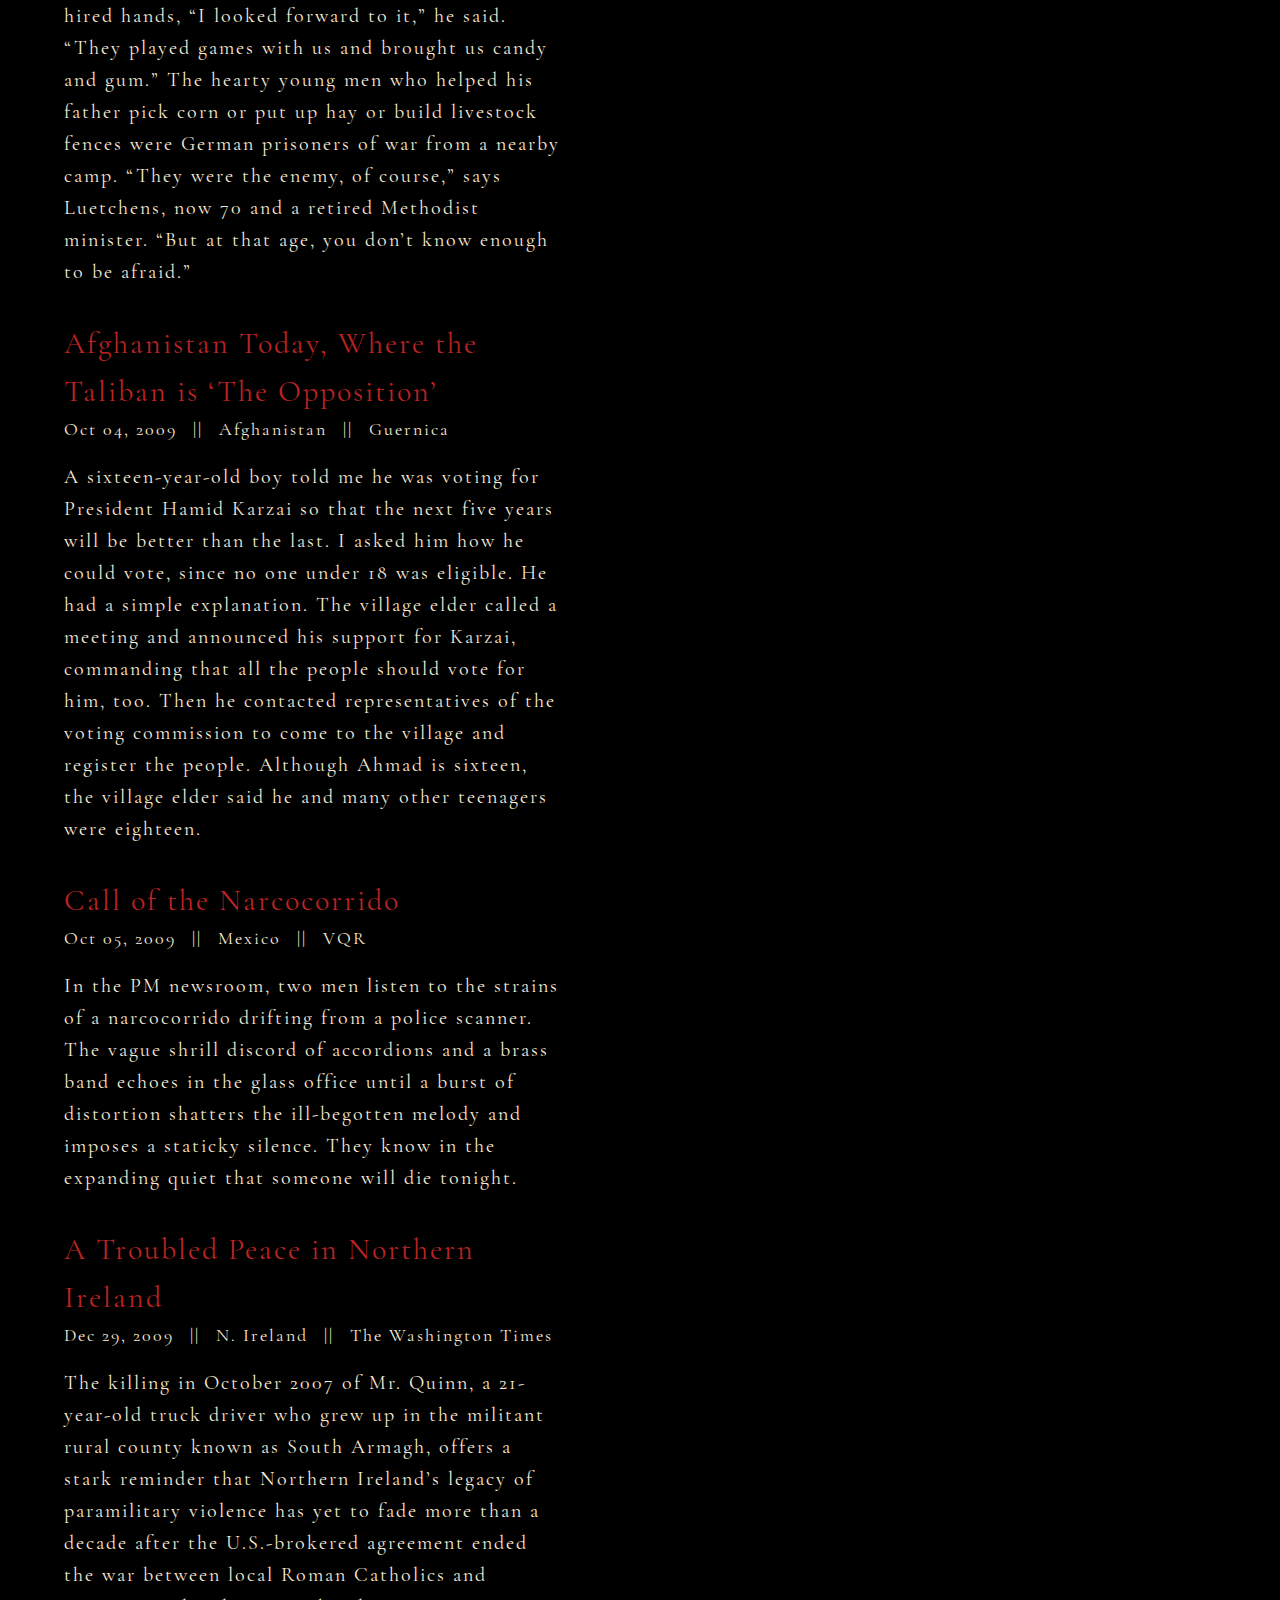
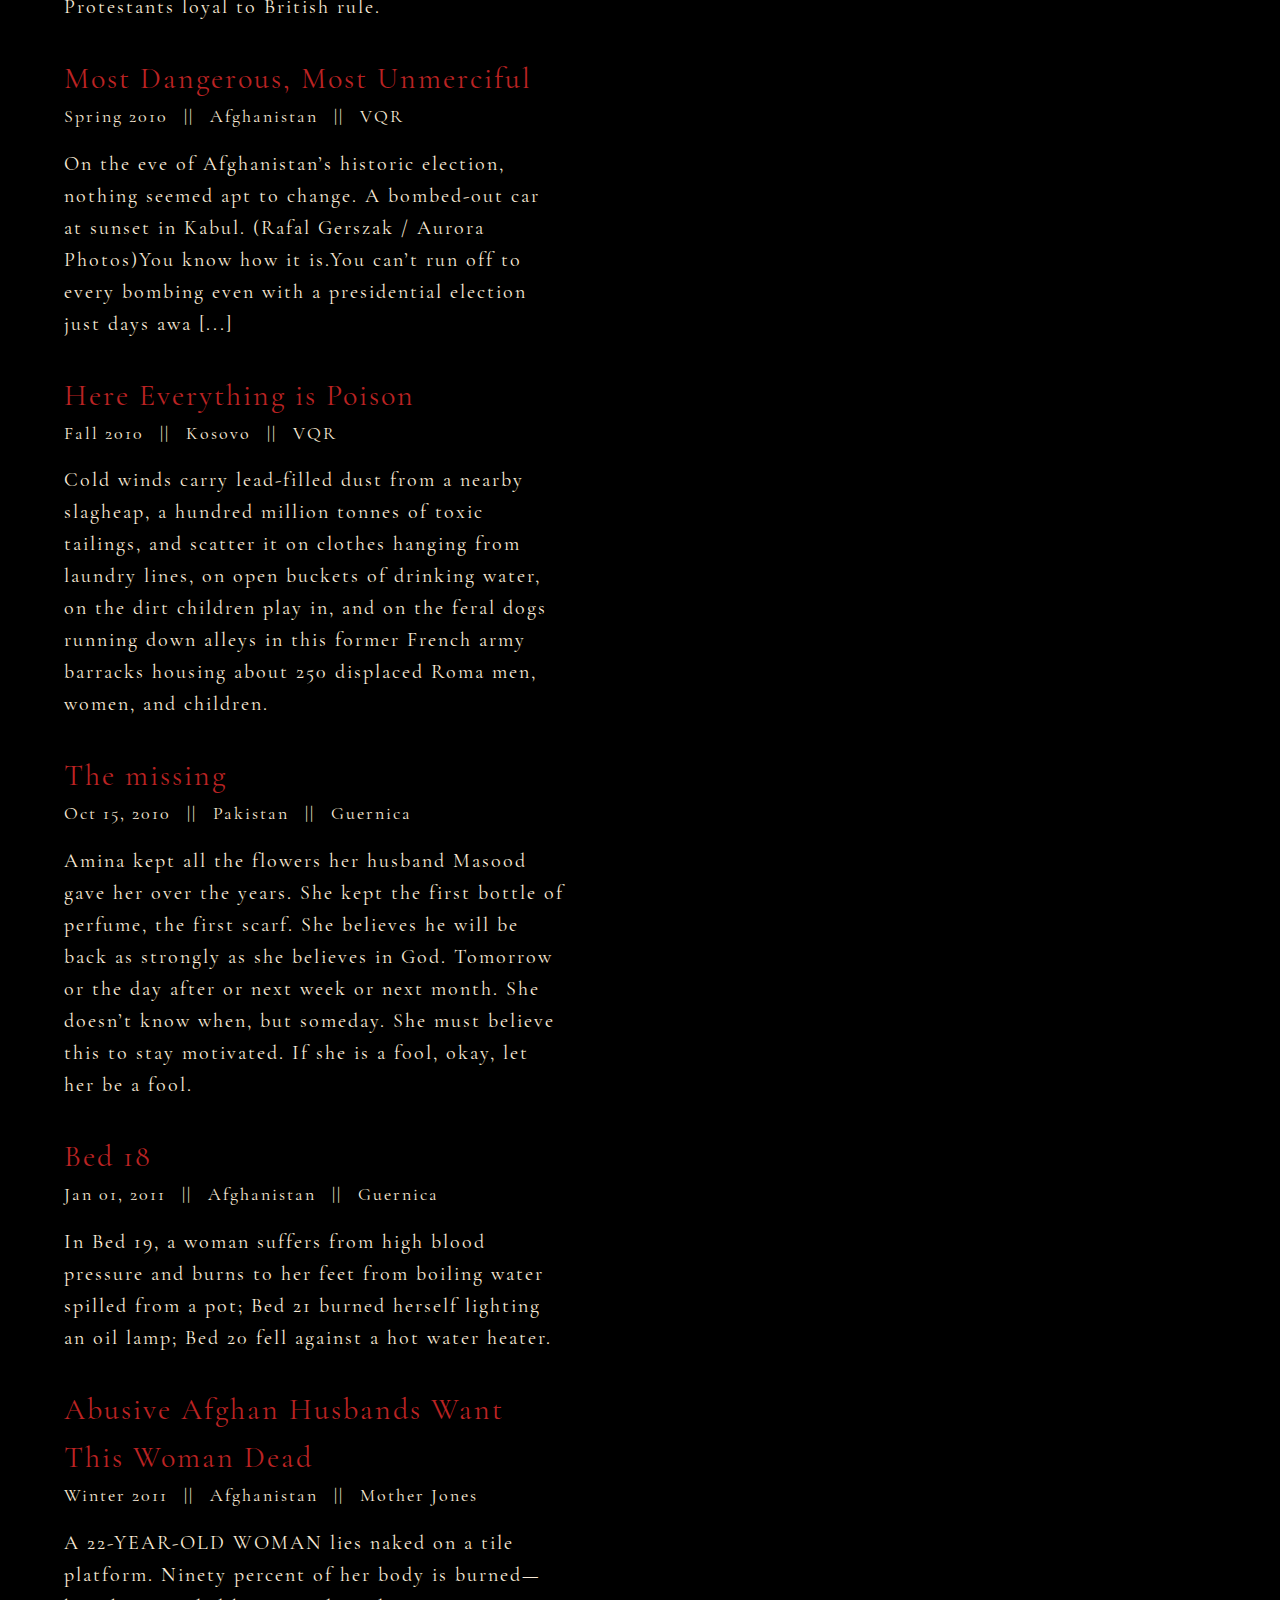
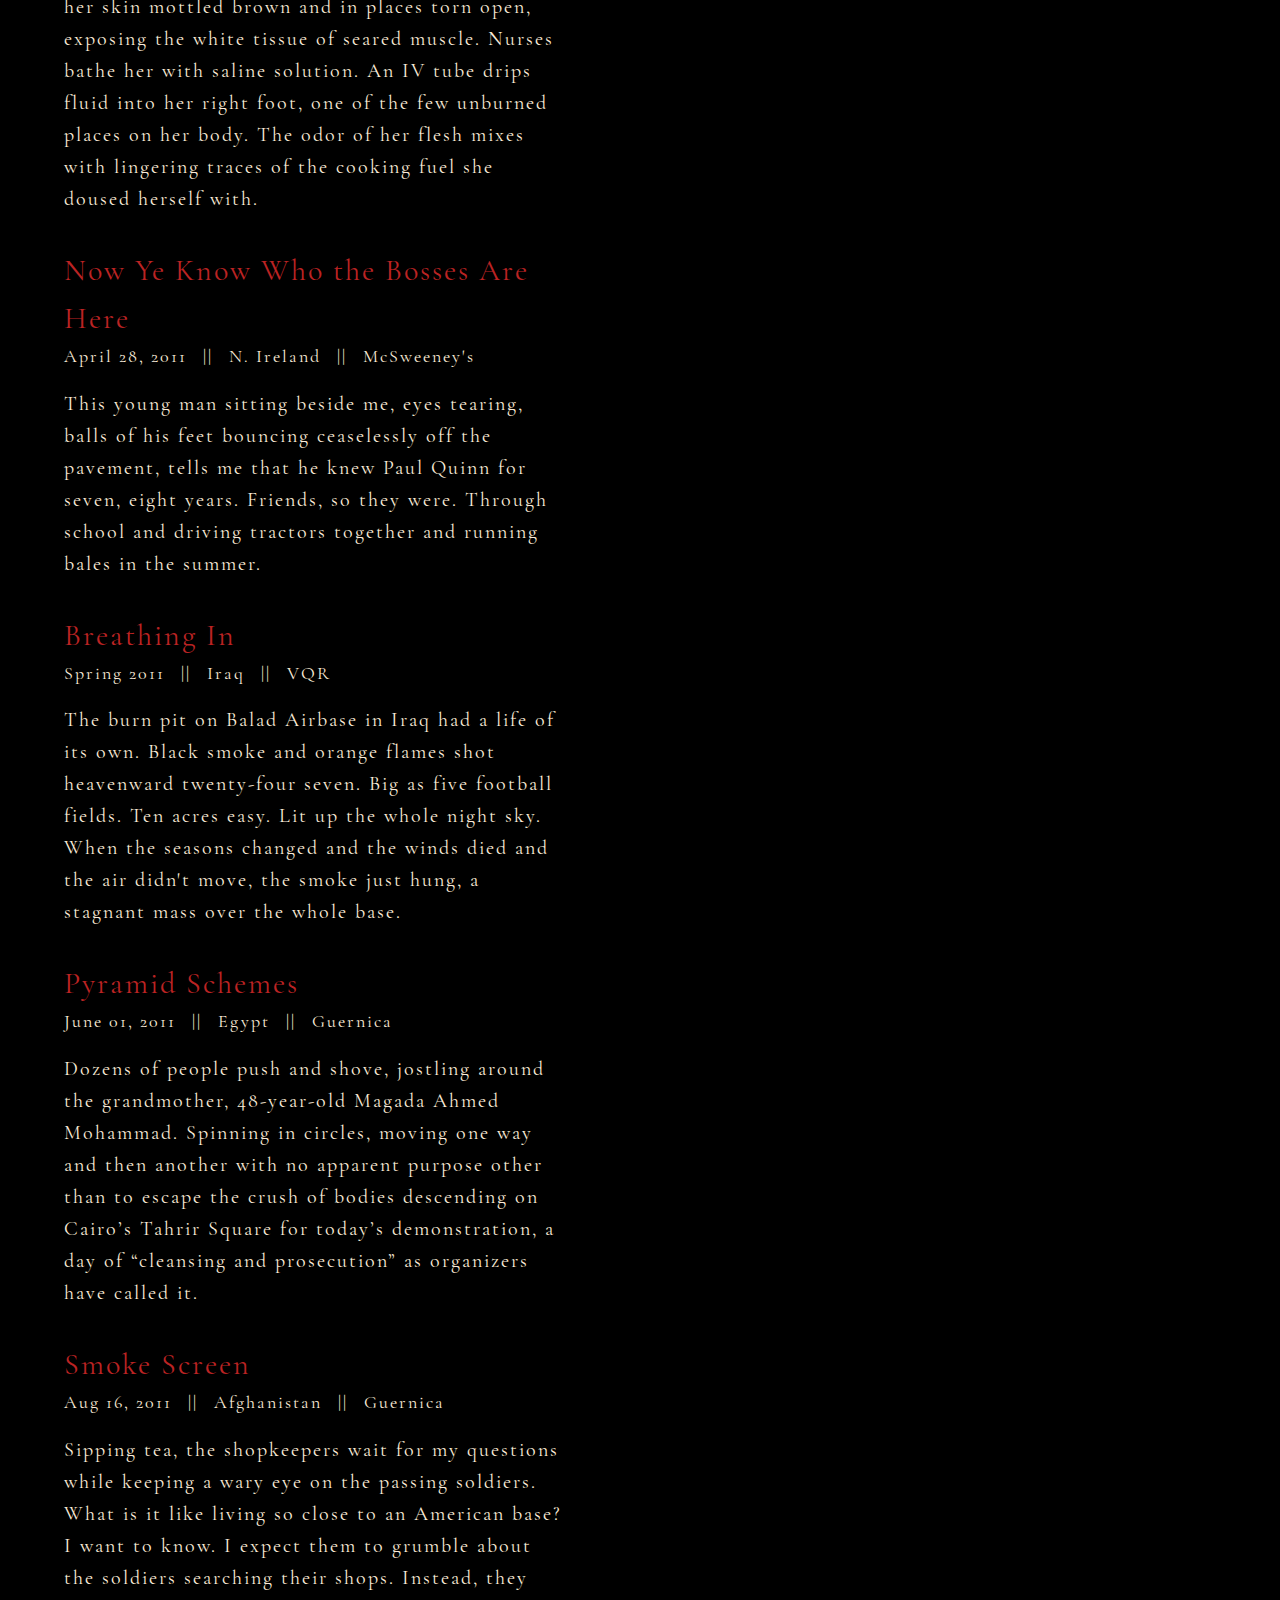
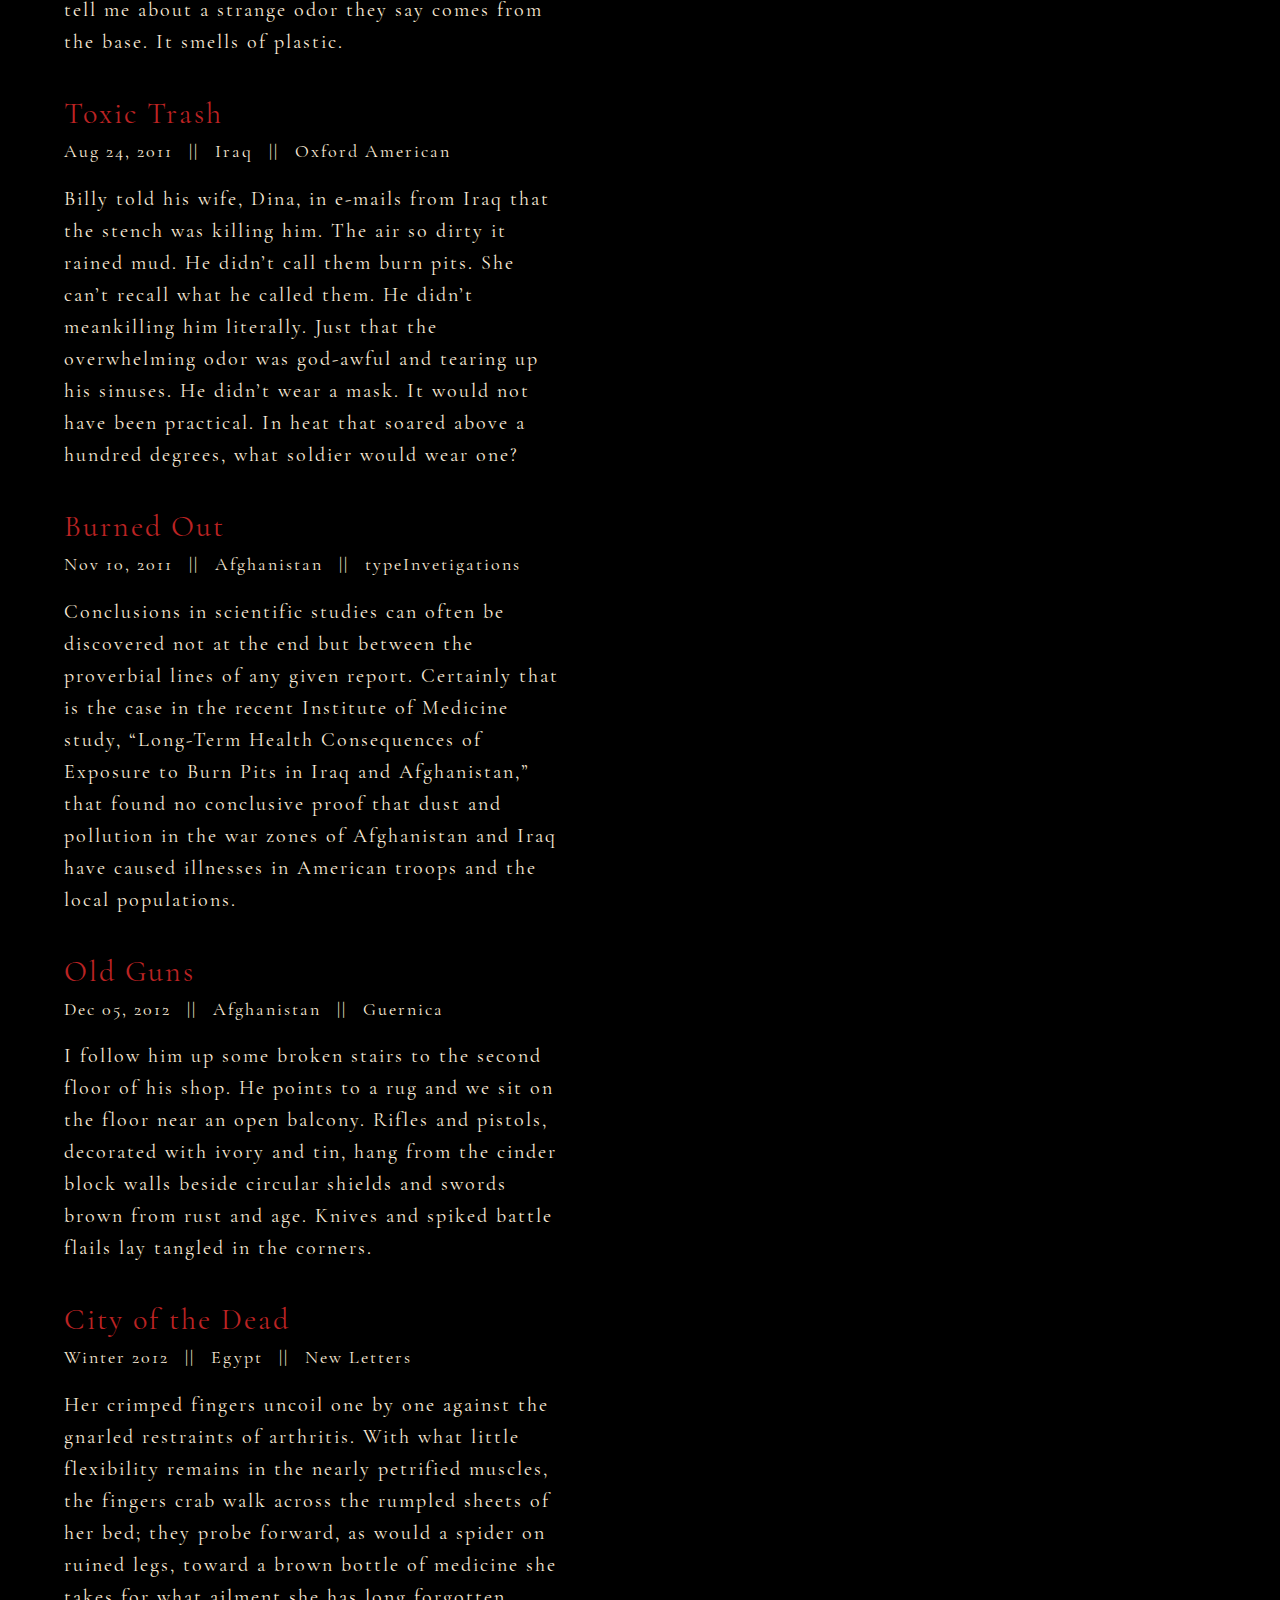
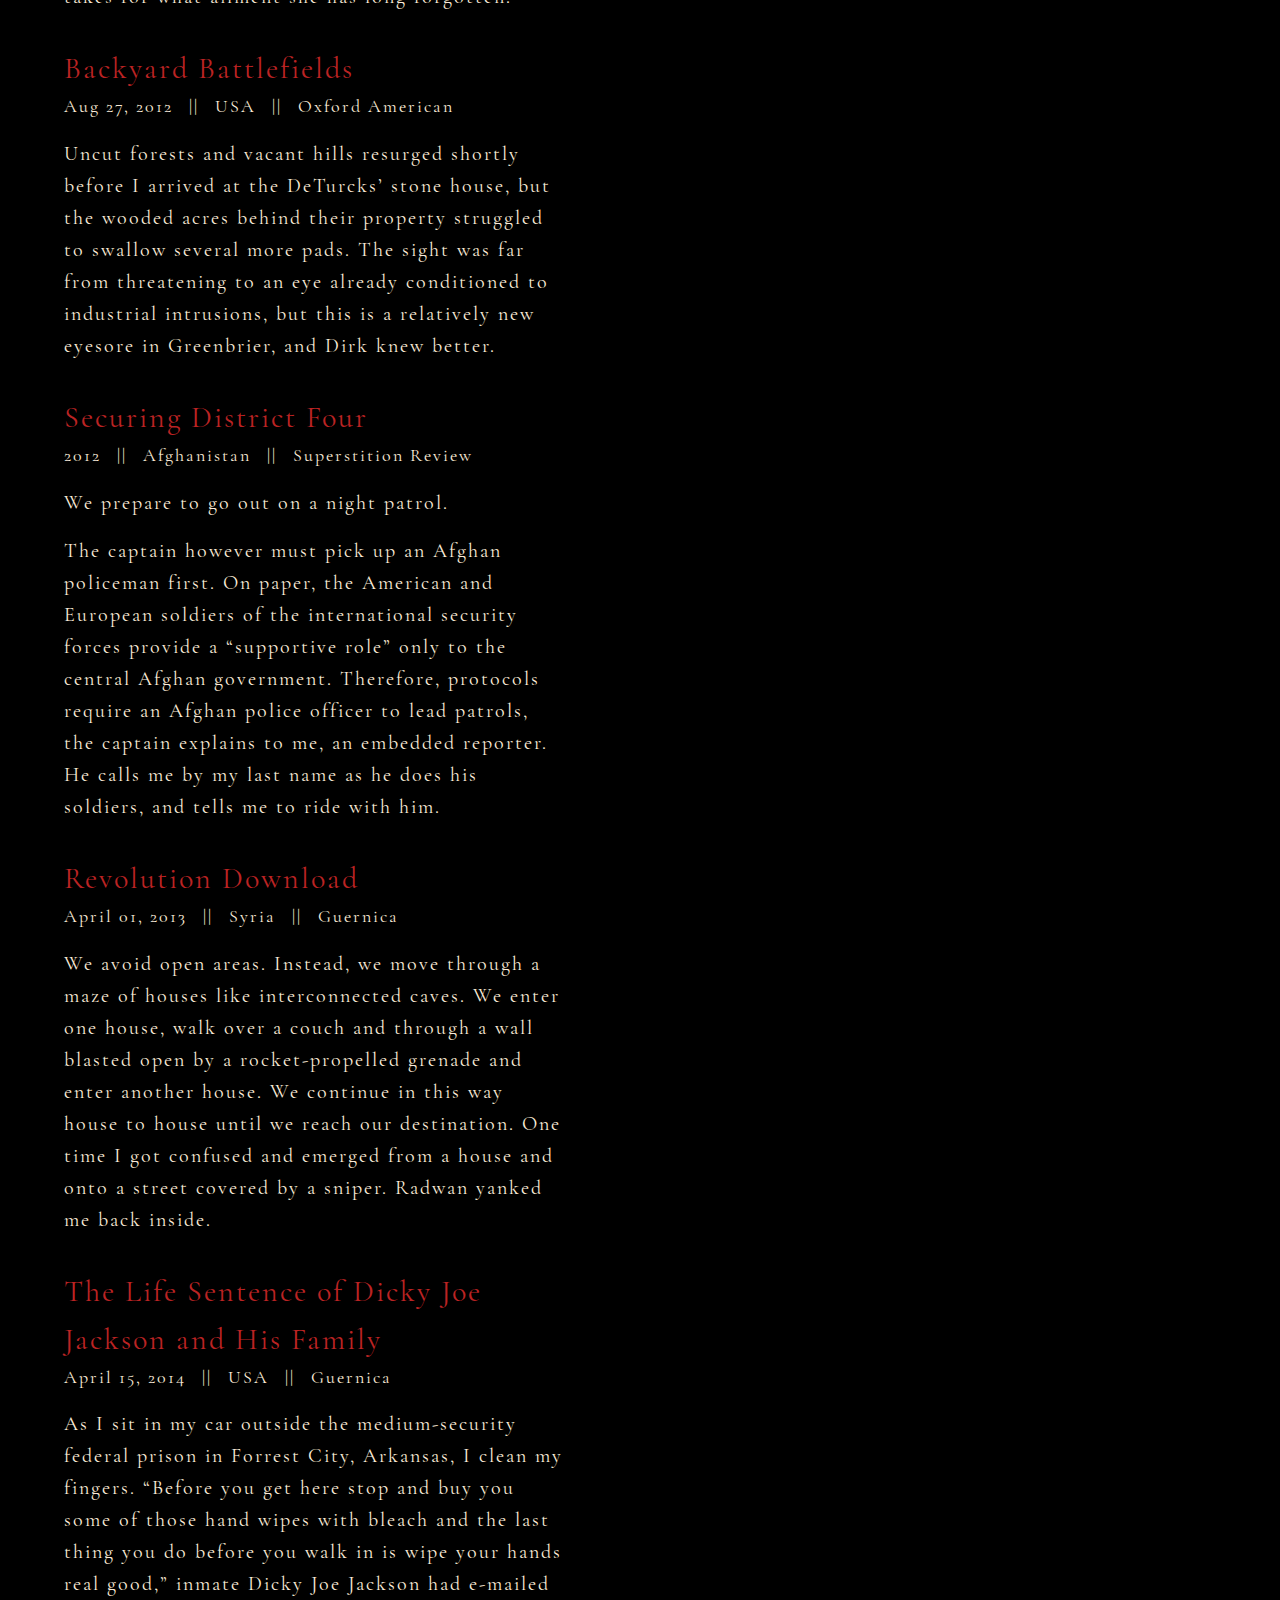
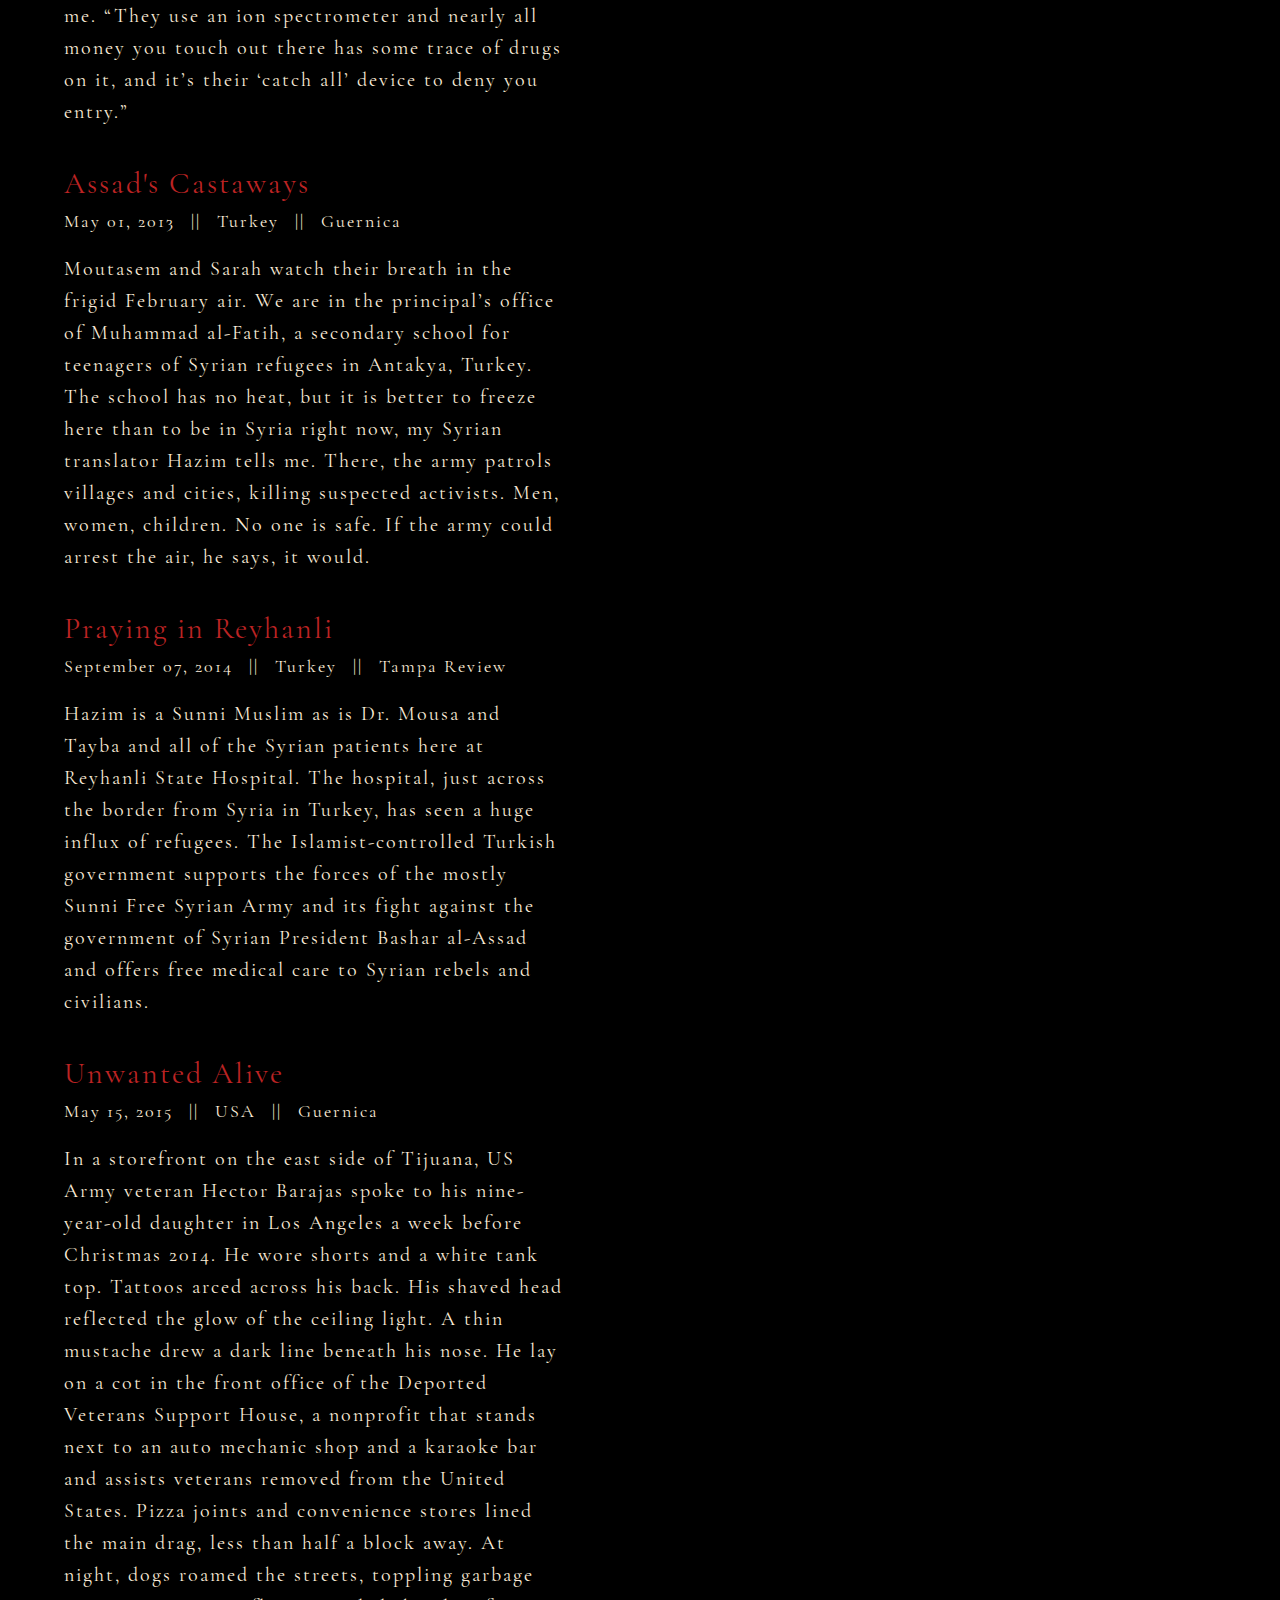
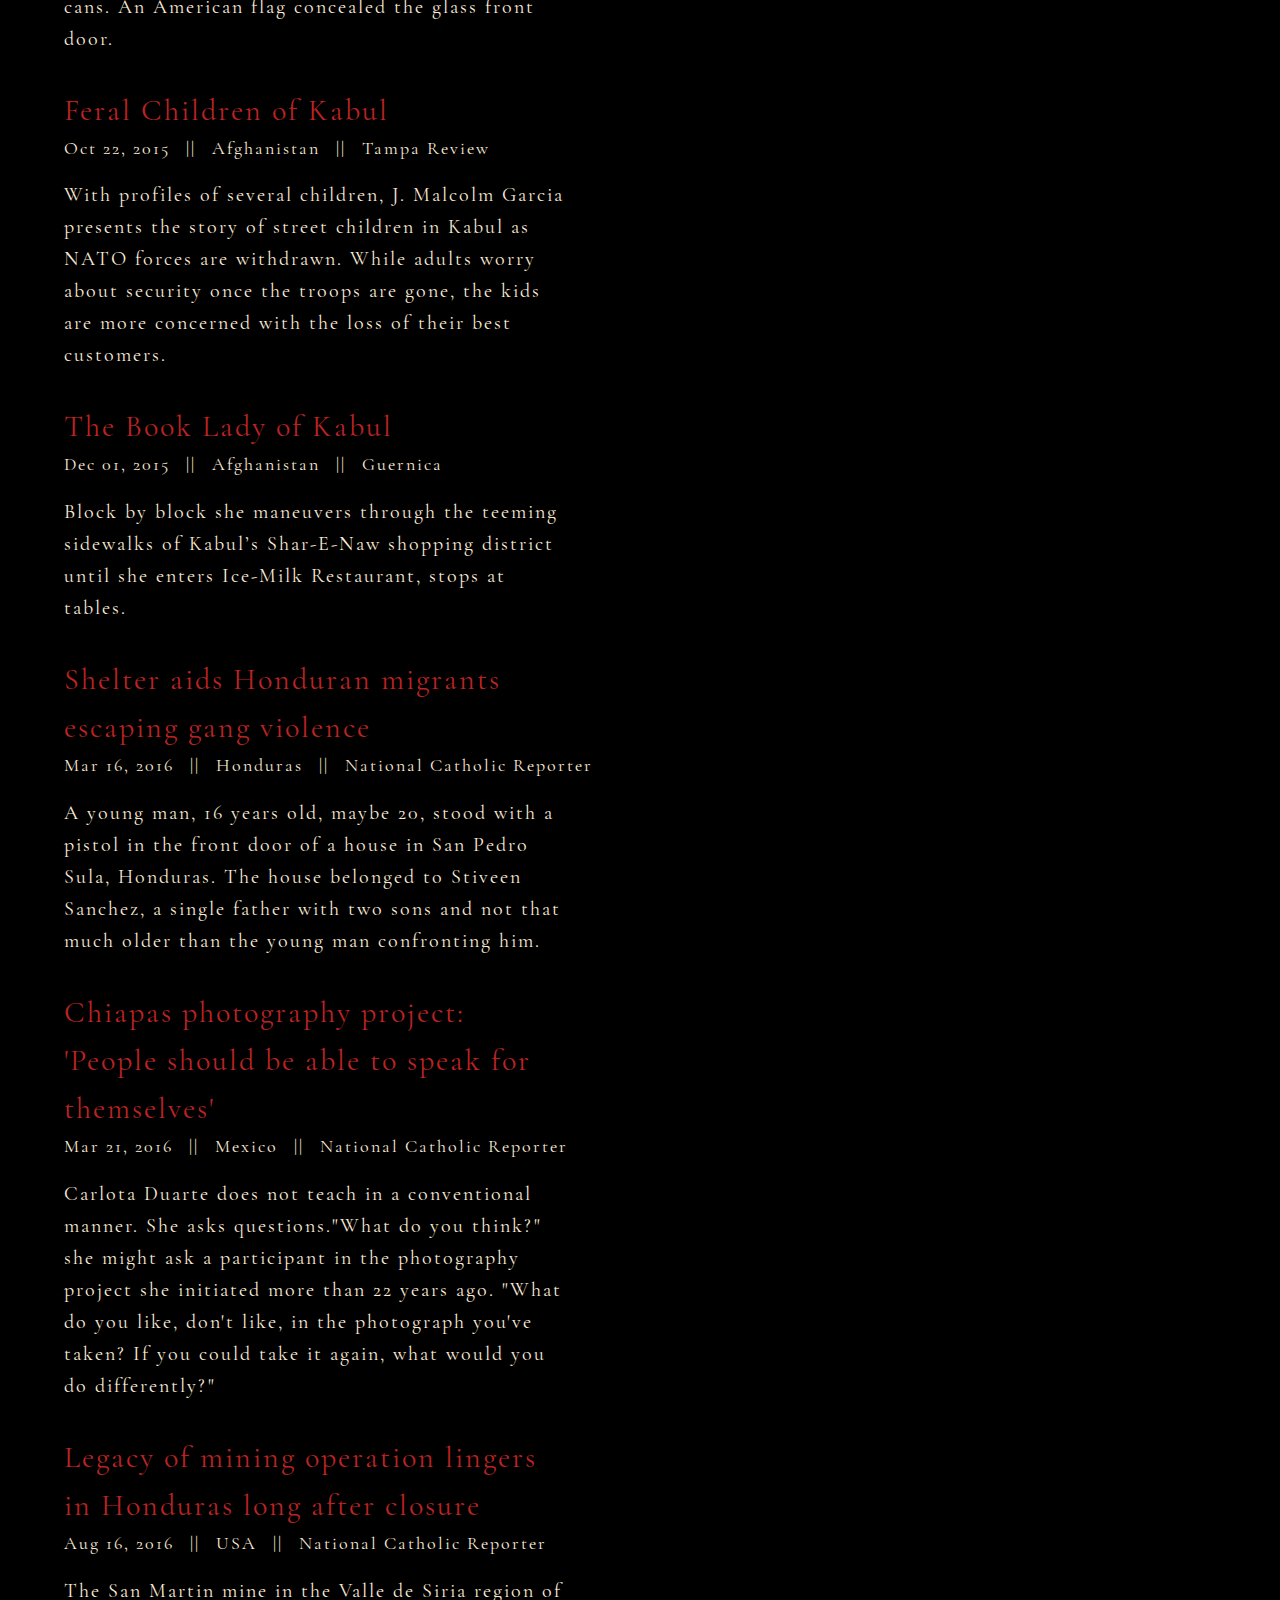
==== commit d0f595b3: "Add files via upload" ====
--- a/articles.html
+++ b/articles.html
@@ -305,7 +305,7 @@
                         <li class="report-article">
                             <section class="article-title">
                                 <h4>
-                                    <a target="_blank" rel="noopener noreferrer" href="">Gypsy Families in Kosovo on Toxic Land</a>
+                                    <a target="_blank" rel="noopener noreferrer" href="https://pulitzercenter.org/stories/gypsy-families-kosovo-toxic-land">Gypsy Families in Kosovo on Toxic Land</a>
                                 </h4>
                             </section>
                             <section class="article-publication">
@@ -324,7 +324,7 @@
                         <li class="report-article">
                             <section class="article-title">
                                 <h4>
-                                    <a target="_blank" rel="noopener noreferrer" href="">Gypsies Relocated by UN Remain on Toxic Land</a>
+                                    <a target="_blank" rel="noopener noreferrer" href="https://pulitzercenter.org/stories/gypsies-relocated-un-remain-toxic-land">Gypsies Relocated by UN Remain on Toxic Land</a>
                                 </h4>
                             </section>
                             <section class="article-publication">
@@ -343,7 +343,7 @@
                         <li class="report-article">
                             <section class="article-title">
                                 <h4>
-                                    <a target="_blank" rel="noopener noreferrer" href="">We Are Not Just Refugees</a>
+                                    <a target="_blank" rel="noopener noreferrer" href="https://www.vqronline.org/web-exclusive/we-are-not-just-refugees">We Are Not Just Refugees</a>
                                 </h4>
                             </section>
                             <section class="article-publication">
@@ -1293,24 +1293,6 @@
                                 <p>On a recent overcast afternoon, James Wheat stood beside his white pickup outside the Hillcrest DMV on Normal Street and reflected on his life with outreach workers from the nonprofit, People Assisting the Homeless (PATH).</p>
                             </section>
                         </li>
-
-                        <!--      <li class="report-article">
-                            <section class="article-title">
-                                <h4>
-                                    <a target="_blank" rel="noopener noreferrer" href=""></a>
-                                </h4>
-                            </section>
-                            <section class="article-publication">
-                                <span class="article-publisher"></span>
-                                <span class="article-bars">||</span>
-                                <span>USA</span>
-                                <span class="article-bars">||</span>
-                                <span class="article-date"></span>
-                            </section>
-                            <section class="article-exerpt">
-                                <p></p>
-                            </section>
-                        </li> -->
                     </ul>
                 </li>
             </ul>
--- a/styles/style.css
+++ b/styles/style.css
@@ -14,7 +14,7 @@
 
     /* fontsize */
     --nav-font: 25px;
-    --nav-sm-font: 15px;
+    --nav-sm-font: 20px;
     --quote-font: 30px;
     --quote-author-font: 35px;
     --bio-font-sm: 20px;
@@ -56,11 +56,12 @@
 }
 
 
+
 *,
 *::before,
 *::after {
     box-sizing: border-box;
-    font-family: 'Cormorant Garamond', serif;
+
     scroll-behavior: smooth;
 }
 
@@ -68,6 +69,7 @@
     margin: 0;
     padding: 0;
     font: inherit;
+    font-family: 'Cormorant Garamond', serif;
 }
 
 html:focus-within {
@@ -78,6 +80,19 @@
 body {
     scroll-padding-top: var(--scroll-padding, 10%);
     overflow-x: hidden;
+}
+
+blockquote,
+h2,
+p,
+span {
+    cursor: default;
+}
+
+.icon {
+    font-size: 20px;
+    width: 20px;
+    height: 20px;
 }
 
 
@@ -236,11 +251,9 @@
 .header-nav a {
     font-size: var(--nav-font);
     font-weight: var(--h2--weight);
-}
-
-.dropdown-list a {
-    font-size: var(--nav-sm-font);
-}
+    color: var(--dark-gray);
+}
+
 
 .hamburger-span {
     /* background: #cdcdcd; */
@@ -249,6 +262,10 @@
     -webkit-backdrop-filter: var(--header-blur);
 }
 
+.dropdown-list a {
+    font-size: var(--nav-sm-font);
+}
+
 
 /* #endregion */
 
@@ -287,21 +304,6 @@
     color: black;
 }
 
-.book-purchase-btn:hover a {
-    color: antiquewhite;
-}
-
-.book-purchase-btn:hover {
-    background-color: #181717;
-    box-shadow: inset 0px 0 6px var(--red);
-    color: antiquewhite;
-}
-
-.book-purchase:hover {
-    background-color: rgba(255, 255, 255, .15);
-    backdrop-filter: blur(5px);
-    -webkit-backdrop-filter: blur(5px);
-}
 
 /* button a {
     color: black;
@@ -320,9 +322,6 @@
 
 }
 
-.article-title a:hover {
-    font-style: italic;
-}
 
 .article-publication span {
     font-size: 18px;
@@ -332,10 +331,7 @@
     box-shadow: 0 3px 6px rgba(0, 0, 0, 0.16), 0 3px 6px rgba(0, 0, 0, 0.23);
 }
 
-.open-nav:hover {
-    color: antiquewhite;
-    background-color: var(--red);
-}
+
 
 .mainop {
     background-color: var(--red);
@@ -387,7 +383,7 @@
 /* #region Hero */
 
 .hero {
-    height: 95vh;
+    height: 100vh;
     width: 100vw;
     filter: grayscale(.7);
     background-image: url('../img/banner.jpg');
@@ -438,7 +434,8 @@
     justify-content: space-between;
     z-index: 100;
 
-    position: sticky;
+    position: fixed;
+    box-shadow: 0 5px rgba(0, 0, 0, 0.1);
     top: 0px;
 
 }
@@ -461,6 +458,7 @@
     top: 1.3rem;
     right: 2rem;
     z-index: 100;
+    cursor: pointer;
 }
 
 .hamburger-span {
@@ -549,7 +547,11 @@
 .container-books {
     flex-direction: column;
     position: relative;
-    /* margin-top: 10vh; */
+    padding-top: 10vh;
+}
+
+.articles-main {
+    padding-top: 10vh;
 }
 
 .container-books {
@@ -602,9 +604,7 @@
     box-shadow: inset 0px 8px 16px 0px rgba(0, 0, 0, 0.2);
 }
 
-.publisher-list li:hover {
-    opacity: 1;
-}
+
 
 /* #endregion */
 
@@ -630,6 +630,19 @@
 
 .upcoming-date {
     padding: 2rem;
+}
+
+.upcoming-date ul {
+    flex-direction: row;
+    gap: 1rem;
+}
+
+.upcoming-date ul li {
+    padding: 1rem;
+}
+
+.upcoming-date ul li button {
+    padding: 1rem;
 }
 
 .upcoming-date-books {
@@ -671,7 +684,7 @@
     align-items: center;
     padding-inline: 3rem;
     padding-bottom: 6rem;
-    grid-template-columns: repeat(auto-fit, minmax(35vw, 1fr));
+    /* grid-template-columns: repeat(auto-fit, minmax(35vw, 1fr)); */
 
 }
 
@@ -701,40 +714,66 @@
     position: absolute;
     bottom: 0;
     padding: 1rem;
-    /* left: 50%; */
-    /* transform: translate(-50%, -50%); */
-}
+    /* display: none; */
+
+}
+
+.book-purchase .flex {
+    flex-direction: row;
+    justify-content: space-evenly;
+    width: 100%;
+    /* height: 100vh; */
+}
+
+
 
 .upcoming {
     height: 25%;
 }
 
 .book-grid-purchase {
-    padding: 1rem;
     position: absolute;
     bottom: 0;
-    left: 50%;
-    transform: translate(-50%, 100%);
-    /* left: 30%;
-    width: 40vw; */
-    width: 15vw;
+    left: 60%;
+    transform: translate(100%, 0%);
+    height: 100%;
+
+
+}
+
+
+
+.book-grid-purchase .flex {
+    flex-direction: column;
+    justify-content: center;
+    align-items: center;
+    height: 100%;
+
+    padding: 0 .5rem;
+
+}
+
+.book-grid-purchase .grid-flex {
+    justify-content: space-evenly;
+    align-items: flex-end;
 }
 
 .book-purchase-btn {
-    padding: .5rem 1rem;
     visibility: visible;
     z-index: 10;
     border-radius: 10px;
-    margin-top: 1rem;
-}
-
-.book-purchase-btn:hover {
-    transform: scale(1.1);
-}
-
-.book-purchase:hover {
-    padding: 1rem;
-}
+    height: 6vh;
+    width: 10vw;
+    display: flex;
+    align-items: center;
+    justify-content: center;
+}
+
+.book-purchase-btn img {
+    height: 5vh;
+    width: 5vw;
+}
+
 
 #afghanistan {
     background-image: url('../img/books/afghanistan-stories.jpg');
@@ -814,14 +853,13 @@
 
 }
 
-.article-nav:hover {
-    height: 615px;
-    width: 170px;
-}
-
-.article-nav:hover .mainop {
-    transform: rotate(180deg);
-}
+.article-main-nav {
+   visibility: hidden;
+}
+
+
+
+
 
 .mainop {
     margin: auto;
@@ -843,8 +881,8 @@
     border-radius: 24px;
     z-index: 5;
     float: left;
-    margin-top: 2px;
-    margin-bottom: 2px;
+    margin-top: 1px;
+    margin-bottom: 1px;
     margin-left: 8px;
     margin-right: 8px;
     transition: box-shadow 0.3s cubic-bezier(0.25, 0.8, 0.25, 1);
@@ -852,6 +890,13 @@
 
 .reverse {
     margin-bottom: 1rem;
+}
+
+.article-nav:hover {
+    /* height: 615px; */
+    height: 75vh;
+    /* width: 170px; */
+    width: 40vw;
 }
 
 /* #endregion */
@@ -881,9 +926,6 @@
     /* margin: 0 auto; */
     height: 50vh;
     justify-content: space-evenly;
-    /* background-color: var(--header-color);
-    backdrop-filter: var(--header-blur); */
-    /* -webkit-backdrop-filter: var(--header-blur); */
 
     padding: 2rem;
     box-shadow: inset 0px 8px 16px 0px rgba(0, 0, 0, 0.2);
@@ -899,6 +941,20 @@
 
 .contact-data {
     align-items: flex-start;
+}
+
+.btn-send {
+    padding: .5rem 1rem;
+    margin-top: 1rem;
+    background-color: var(--header-color);
+    backdrop-filter: var(--header-blur);
+    -webkit-backdrop-filter: var(--header-blur);
+    color: antiquewhite;
+    border-radius: 5px;
+}
+
+.btn-send i {
+    color: antiquewhite;
 }
 
 input,
@@ -907,85 +963,48 @@
     background-color: var(--header-color);
     backdrop-filter: var(--header-blur);
     -webkit-backdrop-filter: var(--header-blur);
-    color: rgb(24, 22, 22);
     outline: none;
-}
+    padding-inline-start: .2rem;
+    border-radius: 5px;
+    border: none;
+    cursor: default;
+    /* -webkit-text-fill-color: antiquewhite; */
+
+}
+
+input:focus,
+textarea:focus
+  {
+    box-shadow: inset px 0 6px var(--red);
+    -webkit-box-shadow:  inset 0px 0 6px var(--red);
+    padding: .5rem;
+    cursor: none;
+    -webkit-text-fill-color: antiquewhite;
+
+}
+
+input:-webkit-autofill,
+input:-webkit-autofill:hover, 
+input:-webkit-autofill:focus,
+textarea:-webkit-autofill,
+textarea:-webkit-autofill:hover,
+textarea:-webkit-autofill:focus {
+  -webkit-text-fill-color: antiquewhite;
+  backdrop-filter: var(--header-blur);
+  -webkit-backdrop-filter: var(--header-blur);
+  transition: background-color 5000s ease-in-out 0s;
+}
+
+
+
 
 
 ::placeholder {
-    color: black;
+    color: antiquewhite;
     opacity: 1;
-}
-
-/* #endregion */
-
-/* #region JS */
-
-.hamburger-active {
-    opacity: 1;
-    transform: rotate(45deg) translate(-2px, -1px);
-    /* background-color: var(--dark-gray); */
-    background-color: var(--red);
-
-
-}
-
-.hamburger-active-span {
-    transform: rotate(-45deg) translate(-4px, 3px);
-    background-color: var(--red);
-
-
-}
-
-.navbarOffsetMargin {
-    padding-bottom: 15vh;
-}
-
-.visible {
-    visibility: visible;
-    /* transition: all 0.5s cubic-bezier(0.77,0.2,0.05,1.0); */
-}
-
-.show {
-    display: flex;
-    z-index: 200;
-    height: 100vh;
-}
-
-.current {
-    background-color: black;
-
-}
-
-.expand {
-    right: 0px;
-    bottom: 0px;
-    left: 0px;
-}
-
-/* .translate {
-    transform: translate(0vw);
-        transition: all 1s ease;
-} */
-
-.dont-show {
-    display: none;
-}
-
-.flex-nav {
-    /* display: flex; */
-    visibility: visible;
-}
-
-.underline-active::after {
-    width: 100%;
-    left: 0;
-}
-
-
-.fade-in {
-    animation: fade 9s infinite;
-}
+    padding: .5rem;
+}
+
 /* #endregion */
 
 /* #region Animation */
@@ -1016,6 +1035,79 @@
     }
 }
 
+/* #endregion */
+
+/* #region JS */
+
+.hamburger-active {
+    opacity: 1;
+    transform: rotate(45deg) translate(-2px, -1px);
+    background-color: var(--dark-gray);
+    /* background-color: var(--red); */
+
+
+}
+
+.hamburger-active-span {
+    transform: rotate(-45deg) translate(-4px, 3px);
+    background-color: var(--dark-gray);
+
+
+}
+
+.navbarOffsetMargin {
+    padding-bottom: 15vh;
+}
+
+.nav-link-color {
+    color: var(--dark-gray);
+}
+
+.visible {
+    visibility: visible;
+    /* transition: all 0.5s cubic-bezier(0.77,0.2,0.05,1.0); */
+}
+
+.show {
+    display: flex;
+    z-index: 200;
+    height: 100vh;
+}
+
+.current {
+    background-color: black;
+
+}
+
+.expand {
+    right: 0px;
+    bottom: 0px;
+    left: 0px;
+}
+
+/* .translate {
+    transform: translate(0vw);
+        transition: all 1s ease;
+} */
+
+.dont-show {
+    display: none;
+}
+
+
+.flex-nav {
+    visibility: visible;
+ }
+
+.underline-active::after {
+    width: 100%;
+    left: 0;
+}
+
+
+.fade-in {
+    animation: fade 9s infinite;
+}
 /* #endregion */
 
 /* #region Media */
@@ -1036,7 +1128,60 @@
     }
 }
 
-
+@media (hover:hover) {
+
+    .book-purchase-btn:hover a {
+        color: antiquewhite;
+    }
+    
+    .book-purchase-btn:hover,
+    .btn-send:hover {
+        background-color: #181717;
+        box-shadow: inset 0px 0 6px var(--red);
+        color: antiquewhite;
+        cursor: pointer;
+    }
+    
+    .book-purchase:hover {
+        background-color: rgba(255, 255, 255, .15);
+        backdrop-filter: blur(5px);
+        -webkit-backdrop-filter: blur(5px);
+    }
+
+    .article-title a:hover {
+        font-style: italic;
+    }
+
+    .open-nav:hover {
+        color: antiquewhite;
+        background-color: var(--red);
+    }
+
+    .publisher-list li:hover {
+        opacity: 1;
+    }
+
+    .book-purchase-btn:hover {
+        transform: scale(1.1);
+    }
+
+    .book-purchase:hover {
+        padding: 1rem;
+    }
+
+    .article-nav:hover .mainop {
+        transform: rotate(180deg);
+    }
+
+
+}
+
+@media ((min-height: 800px)){
+    .article-nav:hover {
+        height: 60vh;
+        width: 20vw;
+    }
+}
 
 @media (min-width: 600px) {
     .books-grid {
@@ -1058,18 +1203,30 @@
         max-width: var(--bio-600);
     }
 
+    .book-purchase-btn {
+            padding: .5rem 1rem;
+    }
+  
+    .upcoming-date .book-purchase-btn {
+        height: 10vh;
+        width: 10vw;
+        padding: 0;
+    }
+  
+
 }
 
 @media (min-width: 700px) {
     .container-upcoming {
-        flex-direction: row;
+        flex-direction: column;
         width: 100vw;
         justify-content: space-evenly;
     }
 
     .upcoming-left {
         background-size: contain;
-        width: 30vw;
+        width: 50vw;
+        height: 70vh;
     }
 
     .books-grid-img img {
@@ -1077,7 +1234,82 @@
         height: 40vh;
     }
 
-
+    .article-nav:hover {
+
+        width: 30vw;
+    
+       
+    }
+
+    .book-grid-purchase .book-purchase-btn {
+        width: 70%;
+    }
+
+    .book-grid-purchase img  {
+        height: auto;
+        padding: 0;
+    }
+
+
+}
+
+@media (min-width: 1000px) {
+
+    .bio-left p {
+        font-size: var(--bio-font);
+        Max-width: 60ch;
+    }
+
+    .bio-left {
+        padding: var(--padding-1000);
+    }
+
+    .article-nav:hover {
+
+        width: 20vw;
+    
+       
+    }
+
+    .book-purchase {
+        height: 100%;
+        display: none;
+ 
+    }
+    
+    .book-purchase .flex {
+        flex-direction: column;
+        height: 100%;
+    }
+
+
+
+    .book-purchase-btn {
+        height: 10vh;
+        width: 10vw;
+    }
+    
+    .book-purchase-btn img {
+        height: 5vh;
+        width: 5vw;
+    }
+
+    .book-grid-purchase .book-purchase-btn {
+        width: 50%;
+    }
+
+    .upcoming-date .book-purchase-btn {
+        height: 10vh;
+        width: 10vw;
+        padding: 1.5rem;
+    }
+
+    .book-grid-purchase {
+        left: 50%;
+    }
+  
+
+  
 }
 
 @media (min-width: 1100px) {
@@ -1093,6 +1325,12 @@
   
 
     /* #endregion */
+
+    .container-upcoming {
+        flex-direction: row;
+        align-items: center;
+    }
+
 
     .mobile-header {
         background-color: transparent;
@@ -1175,6 +1413,14 @@
    
     }
 
+    #afghan-review .book-review {
+        align-items: center;
+    }
+
+    .upcoming-right {
+        align-items: center;
+    }
+
     .book-item {
         flex-direction: row;
         align-items: flex-start;
@@ -1220,6 +1466,9 @@
         width: 50vw;
     }
 
+    .article-main-nav {
+        visibility: visible;
+    }
     .open-nav,
     .mainop {
         display: none;
@@ -1227,8 +1476,8 @@
 
     .article-nav,
     .article-nav:hover {
-        height: 75vh;
-        width: 13%;
+        height: 70vh;
+        width: 15vw;
     }
 
     .article-publication {
@@ -1274,6 +1523,34 @@
     }
 
 }
-/* #endregion */
-
-
+
+@media (min-width: 2000px) {
+    .article-nav,
+    .article-nav:hover {
+        height: 50vh;
+        width: 10vw;
+    }
+}
+
+@-moz-document url-prefix() { 
+
+
+    .header-top {
+        --header-color: rgb(51, 51, 51);
+        background-color: var(--header-color);
+    }
+
+    .header-top a {
+        color: antiquewhite;
+    }
+  }
+
+/* #endregion */
+
+/* #region postMedia JS */
+.book-nav {
+    display: block;
+}
+
+ 
+ /* #endregion */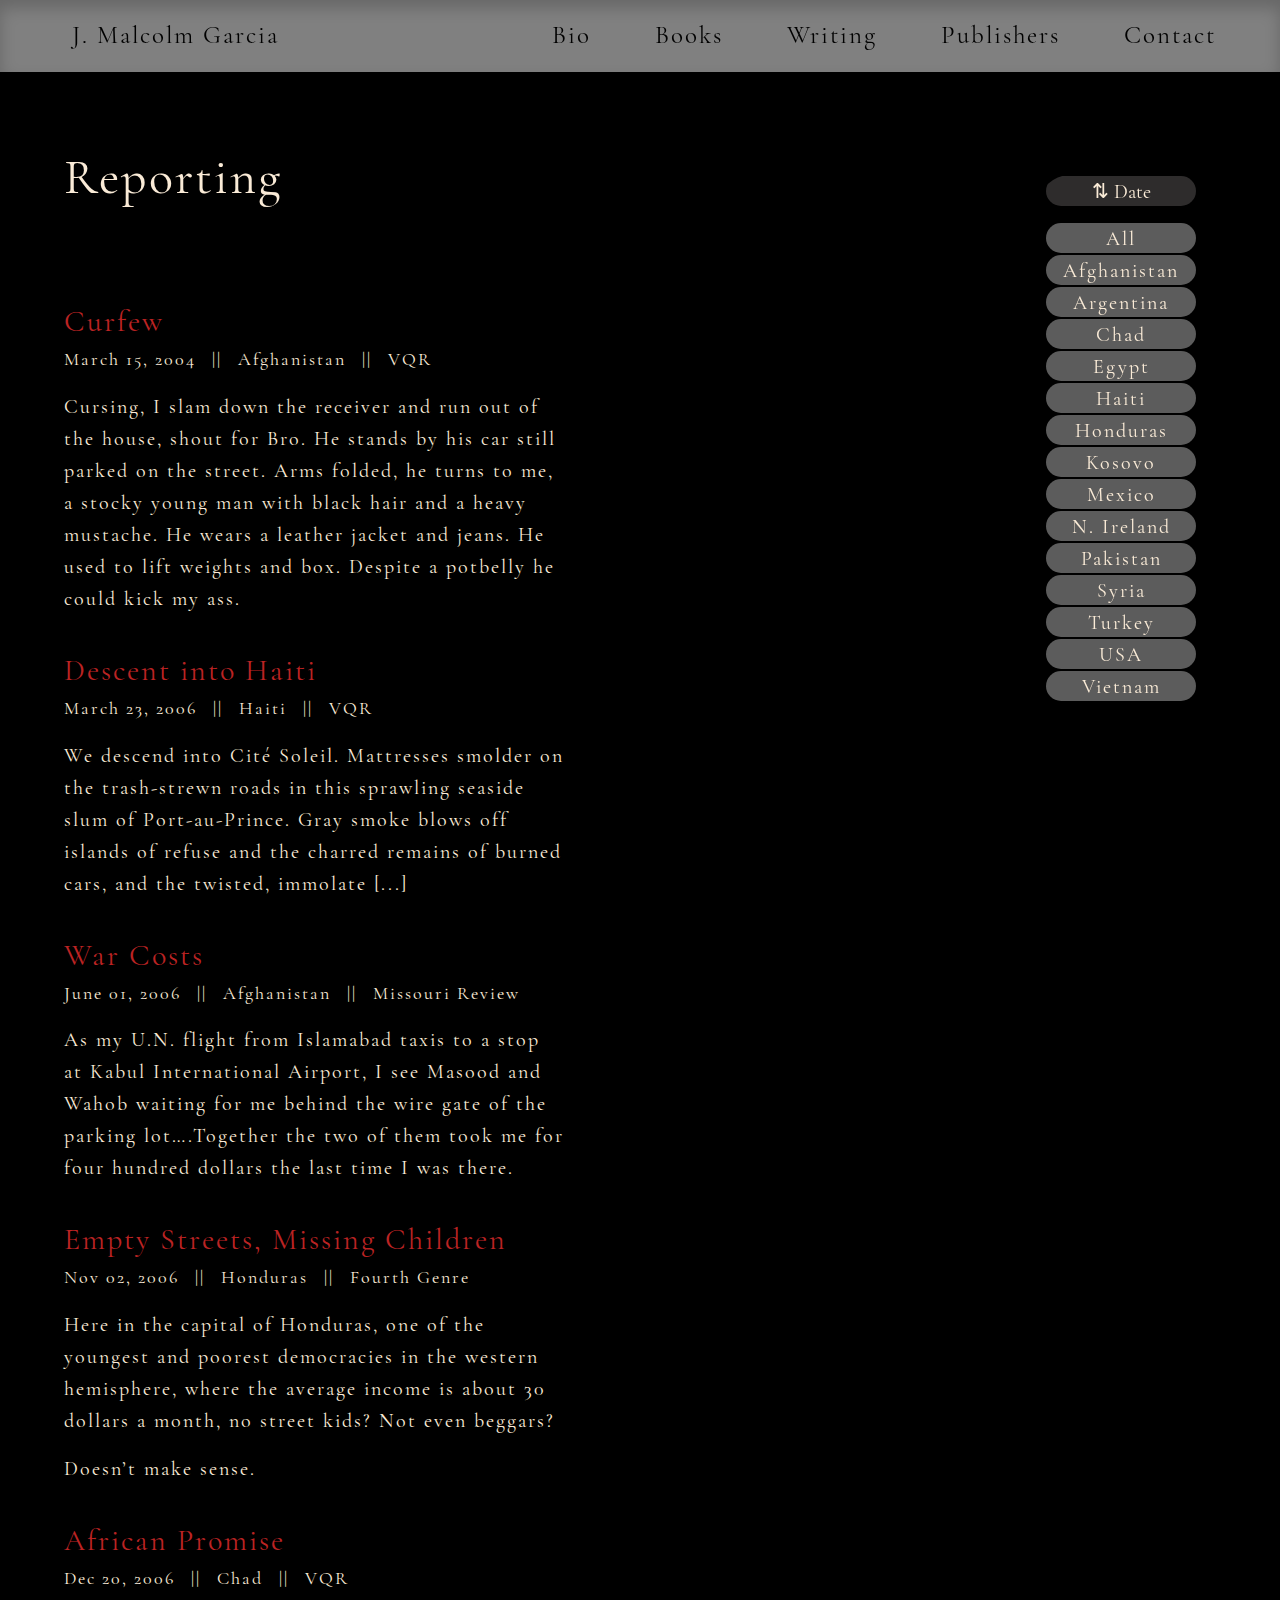
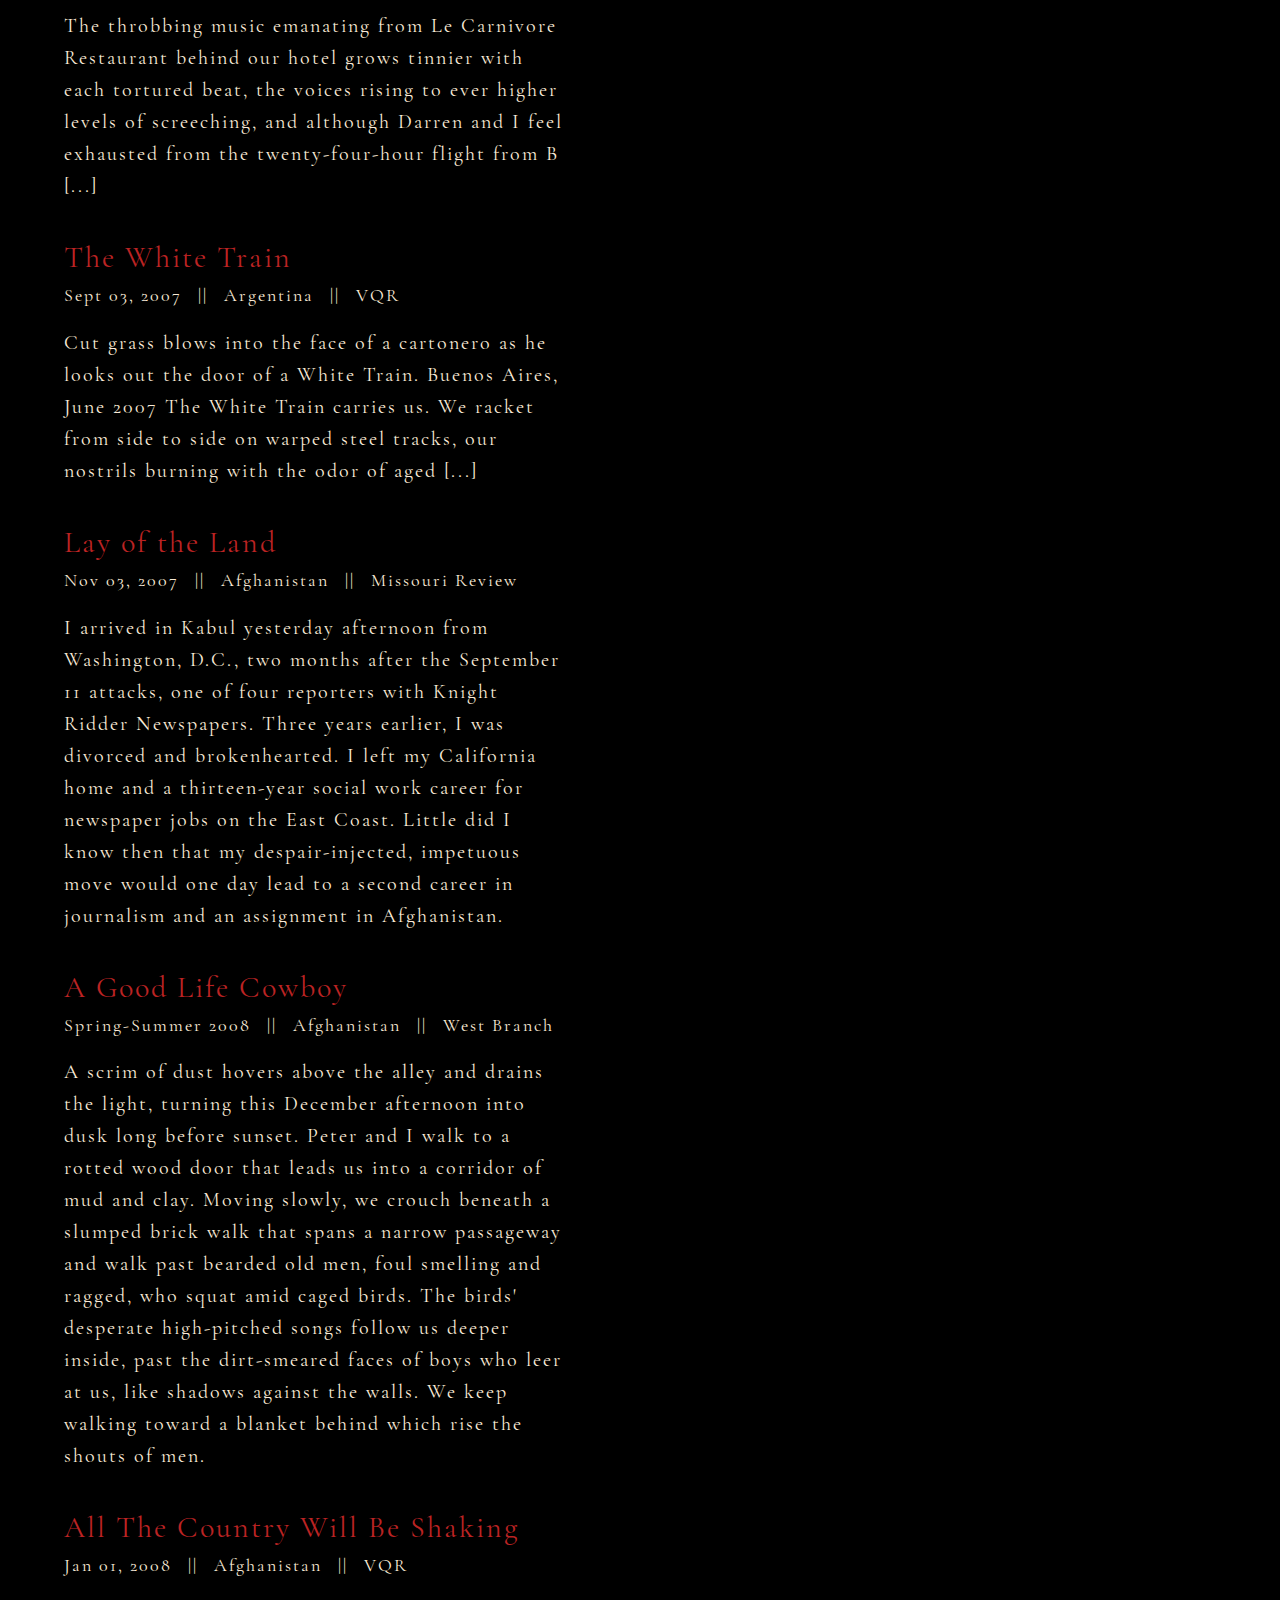
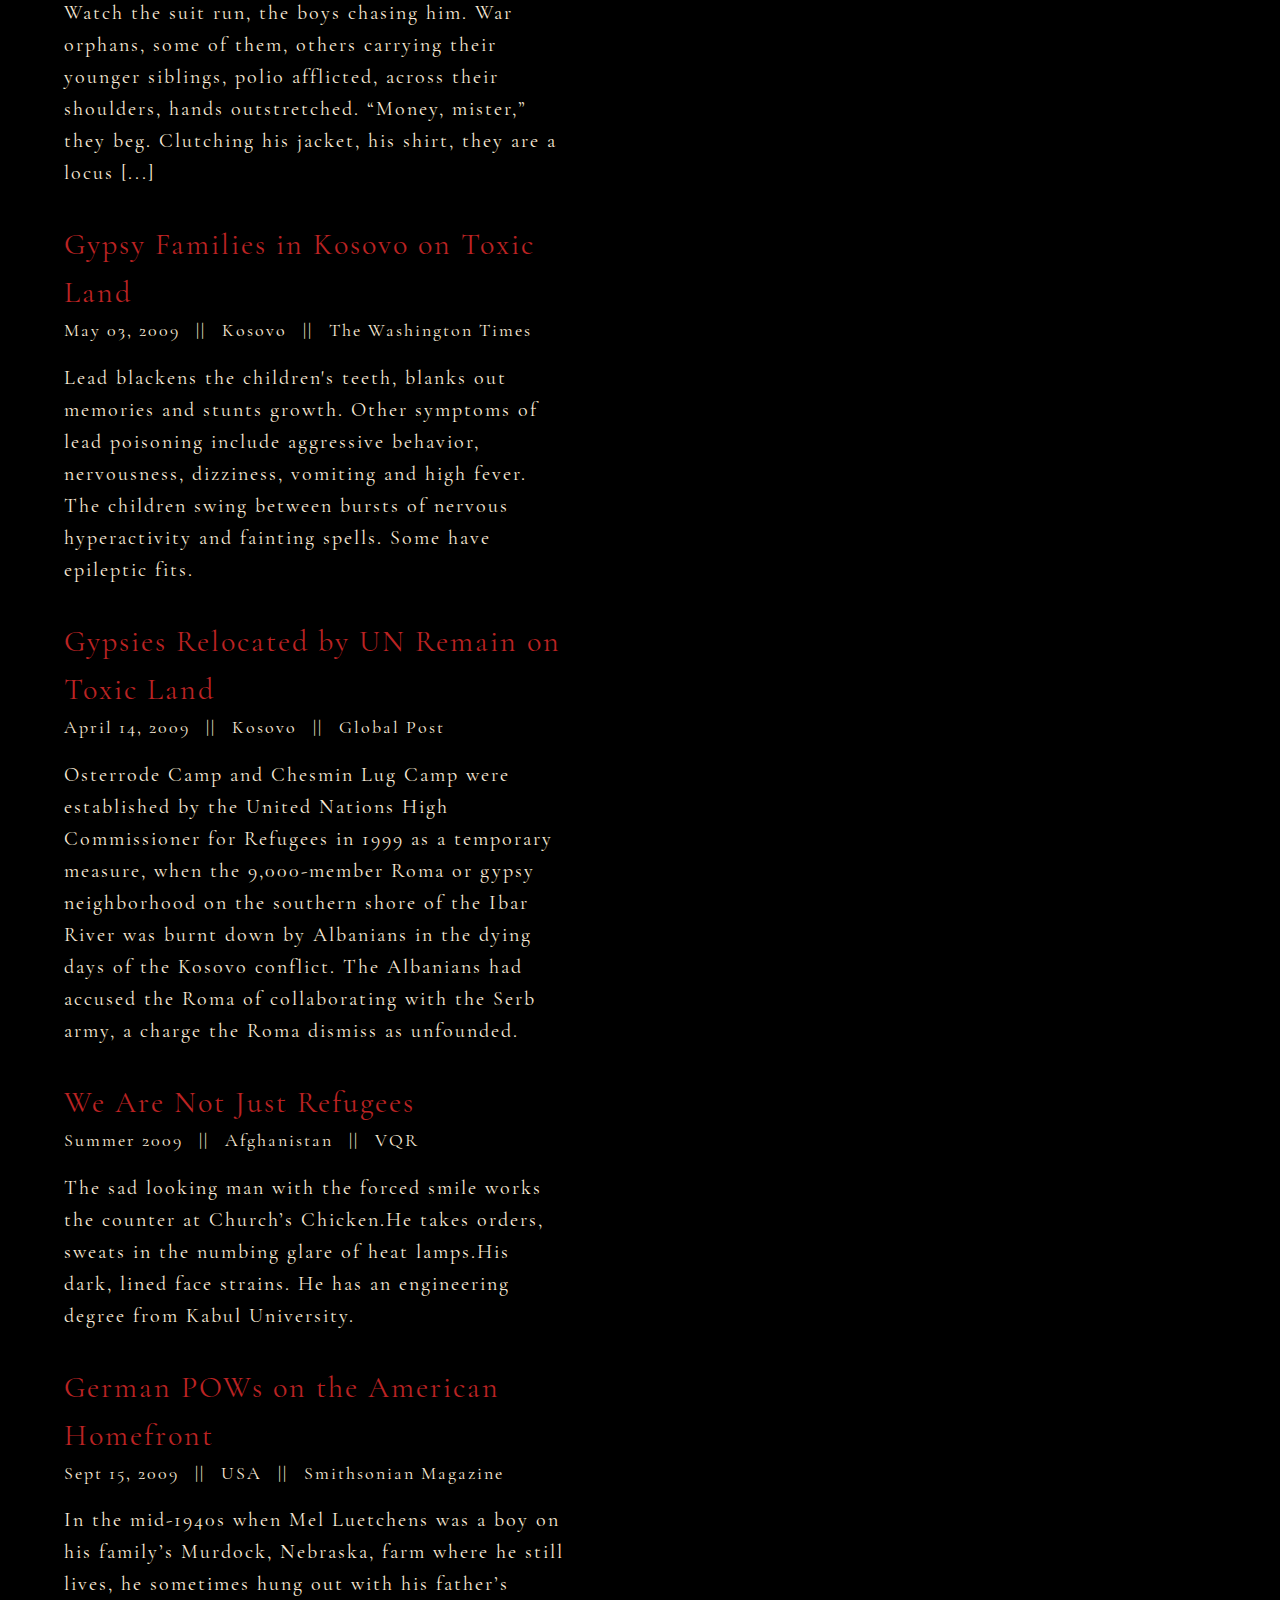
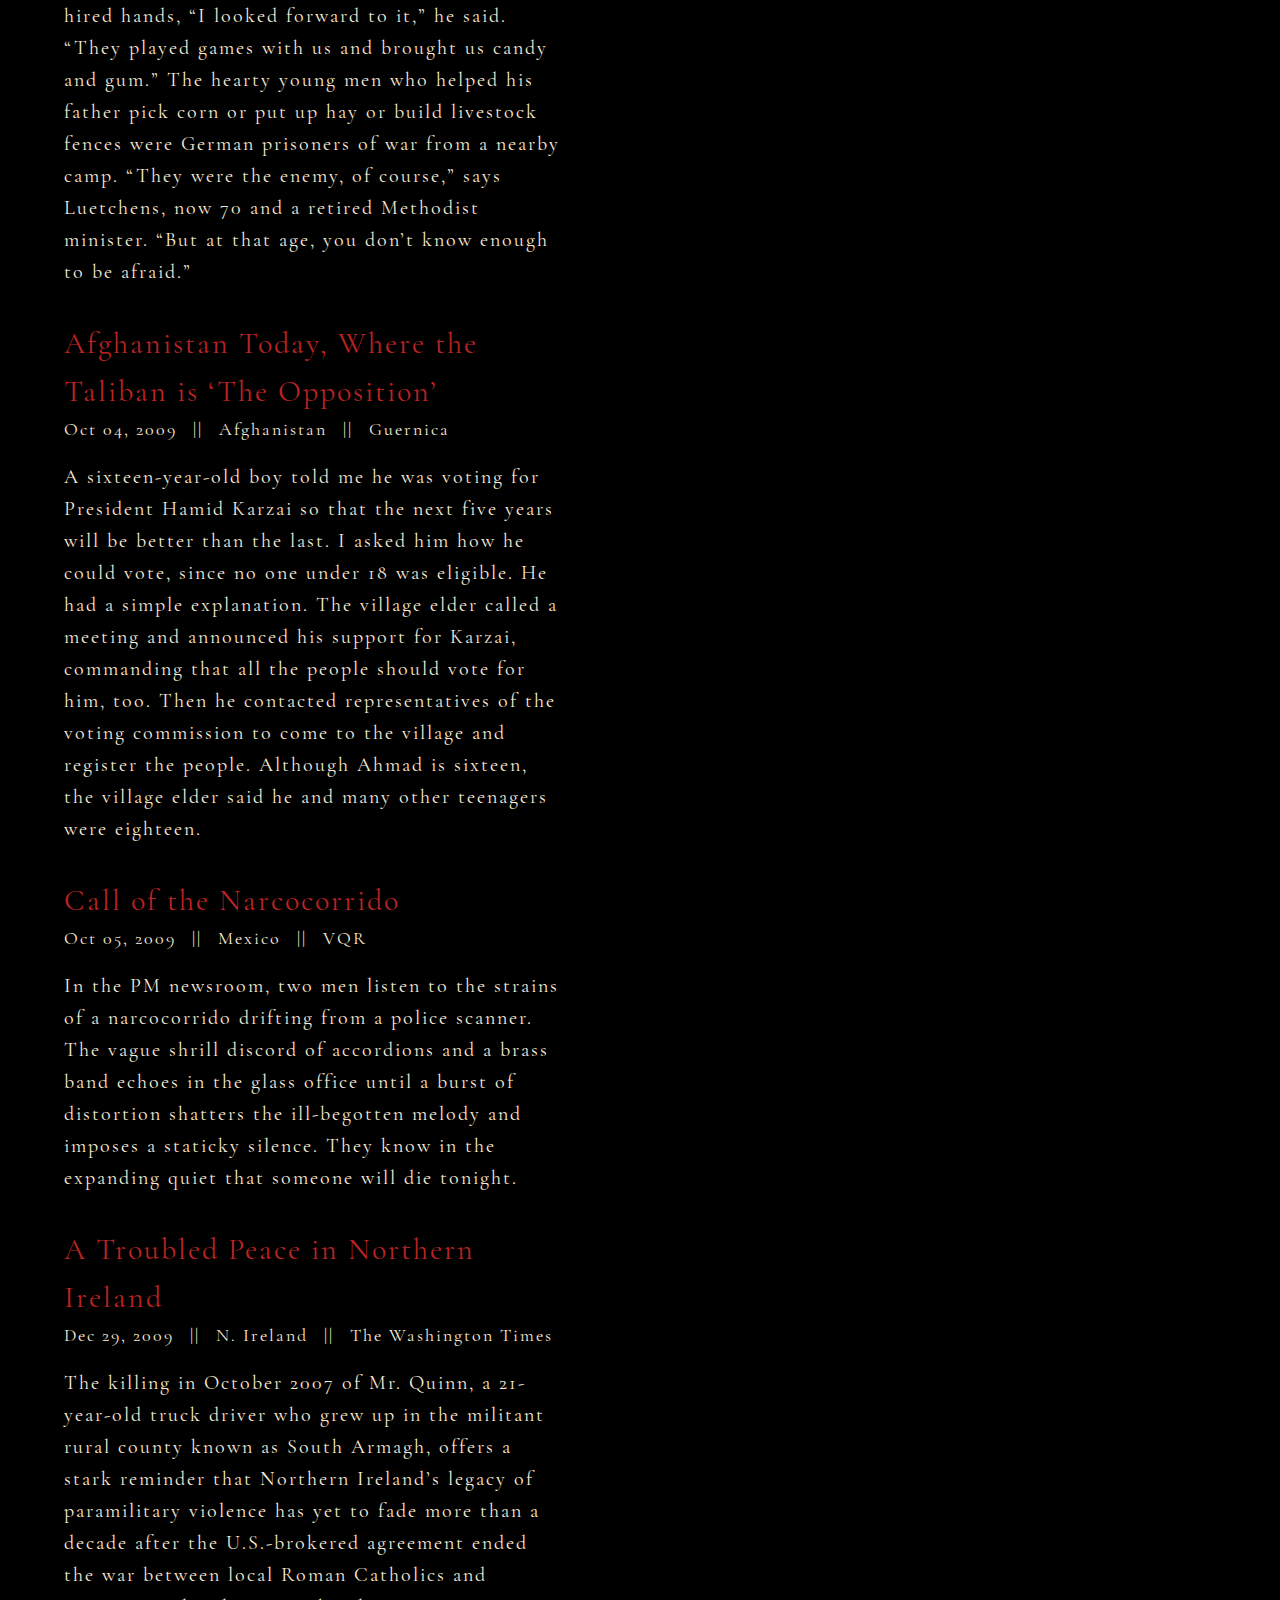
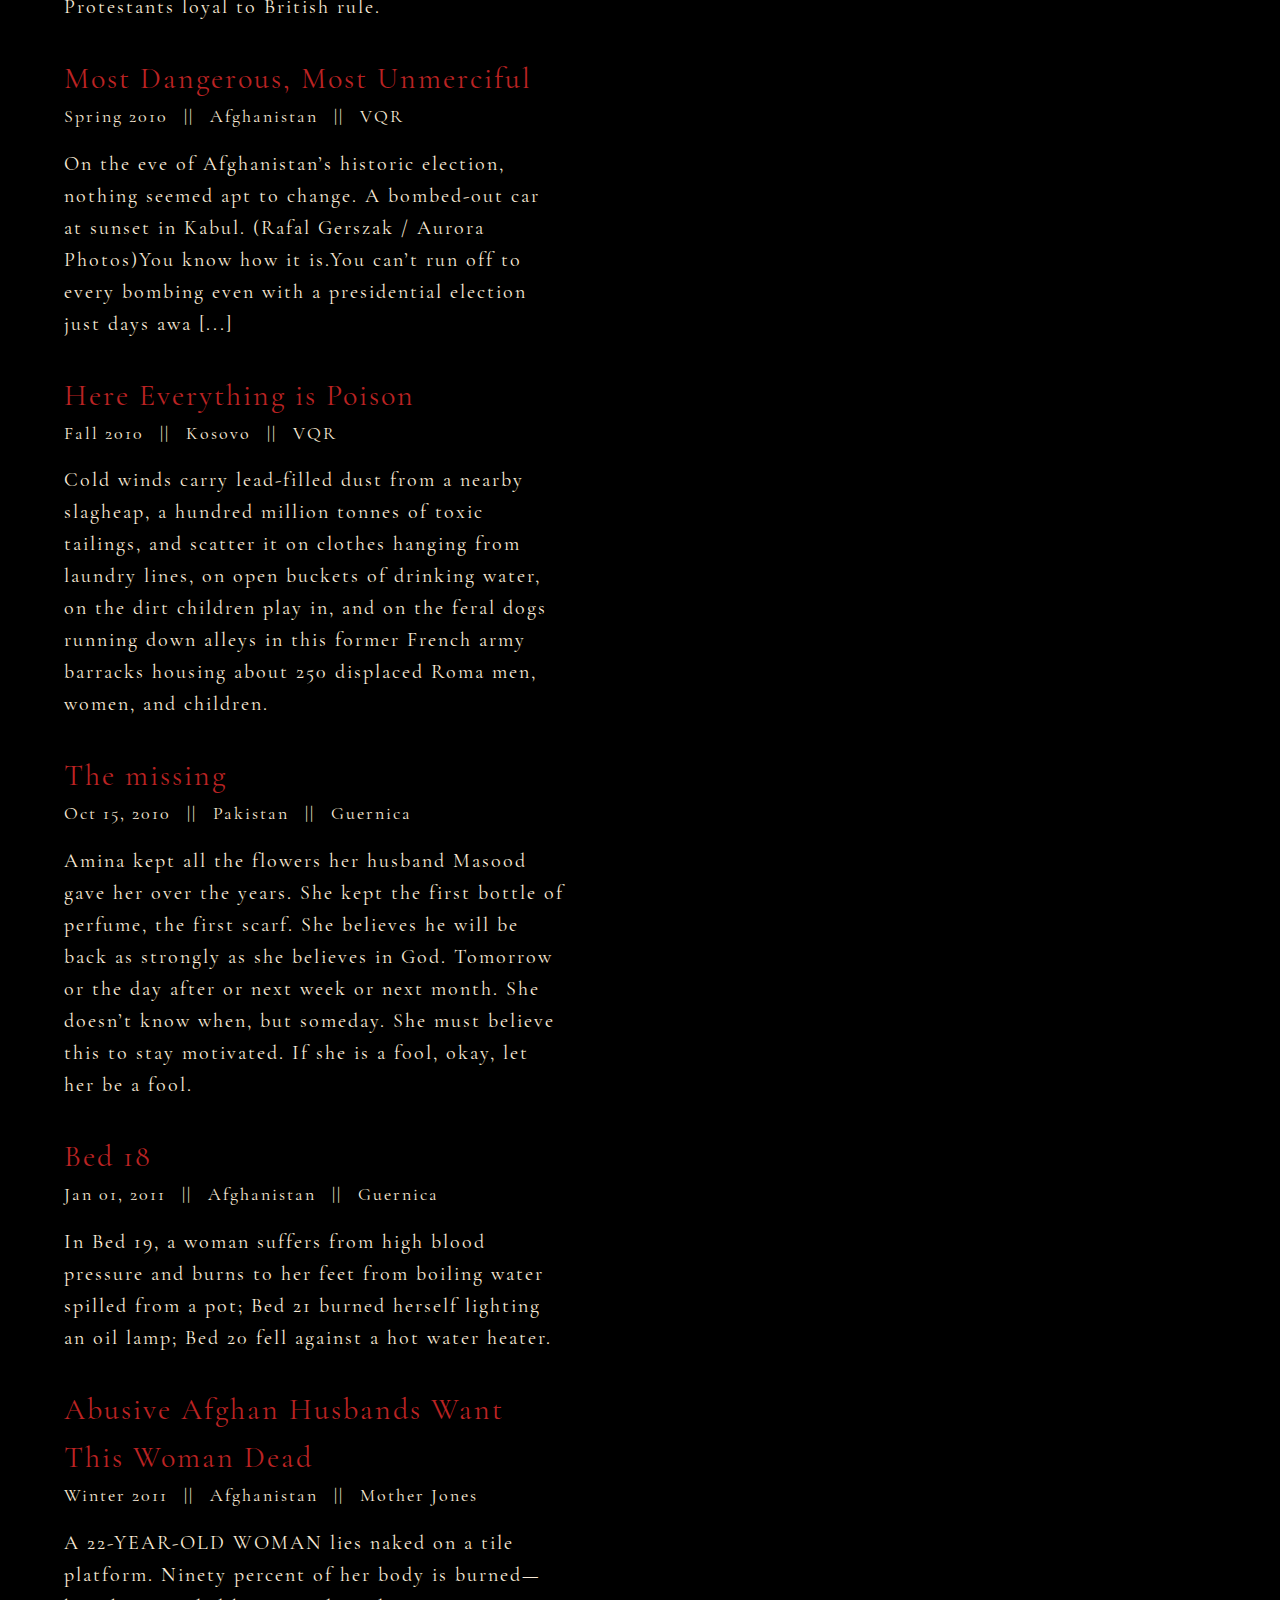
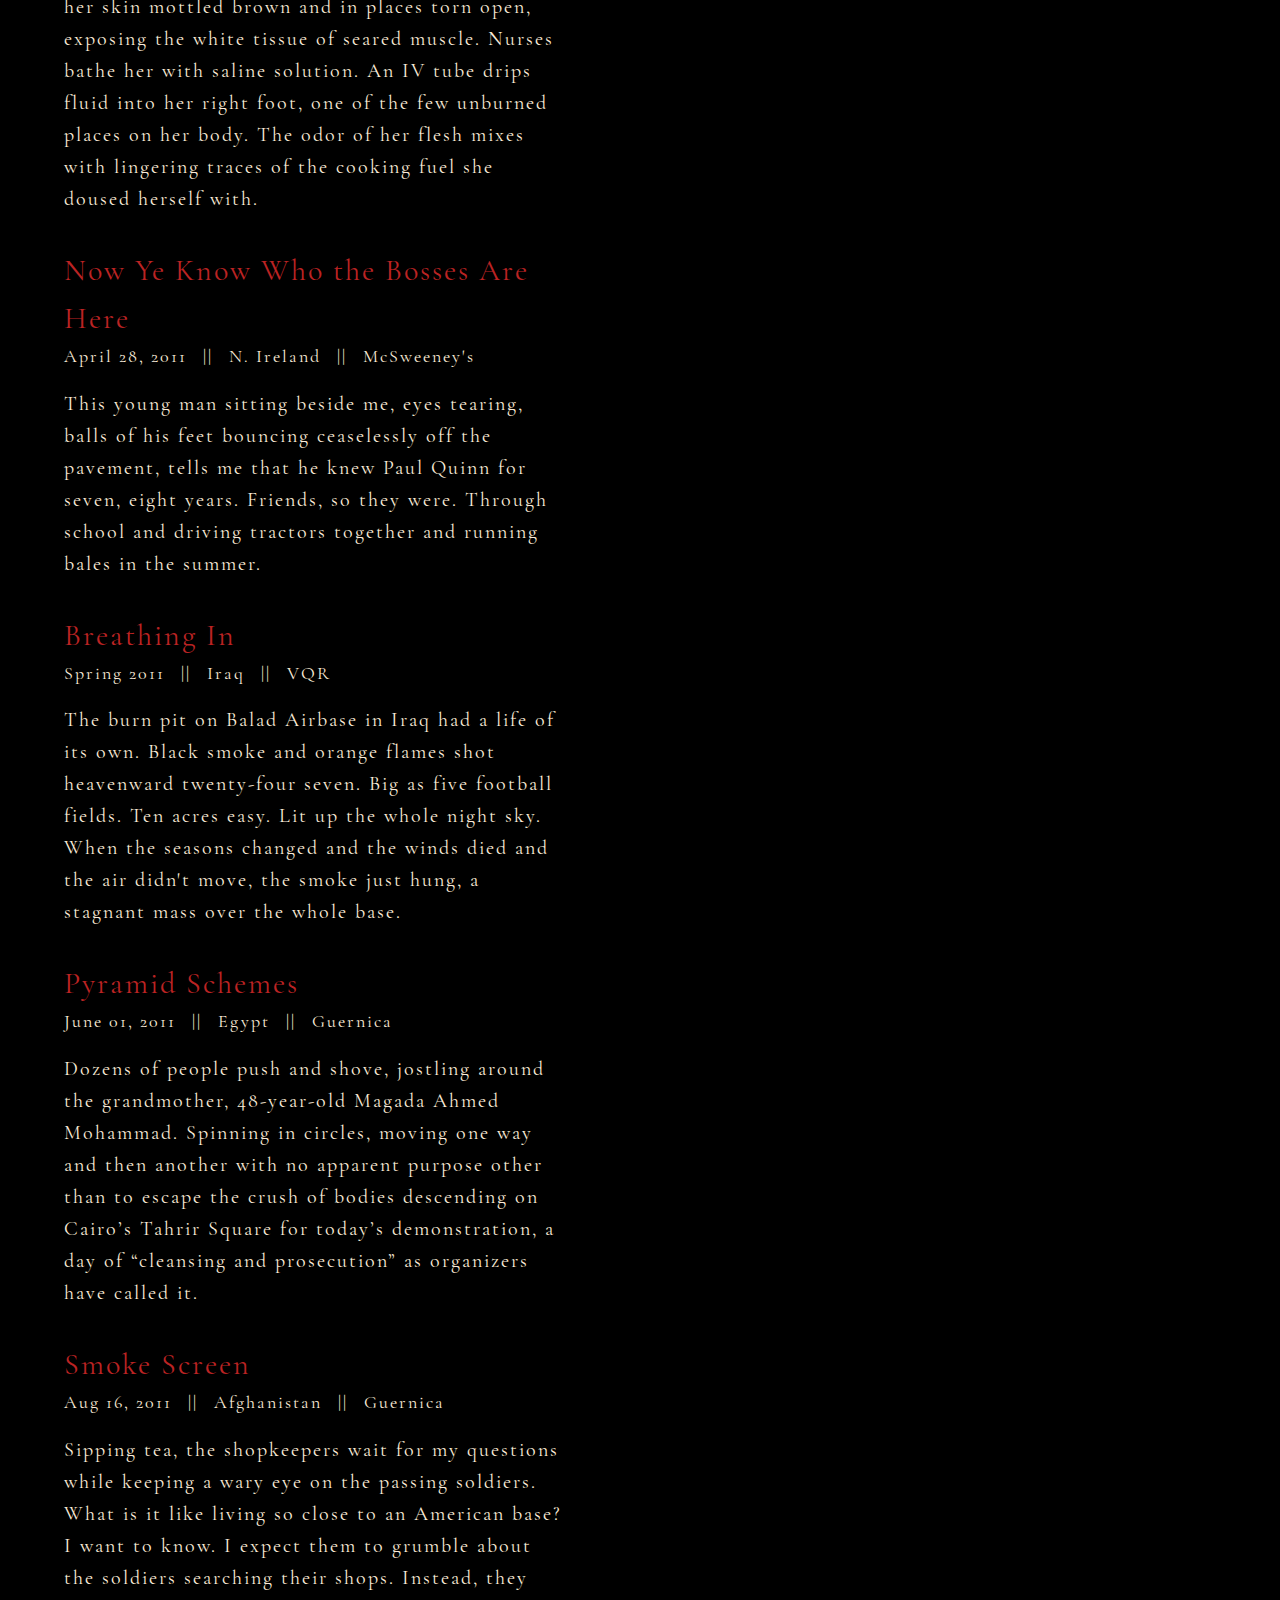
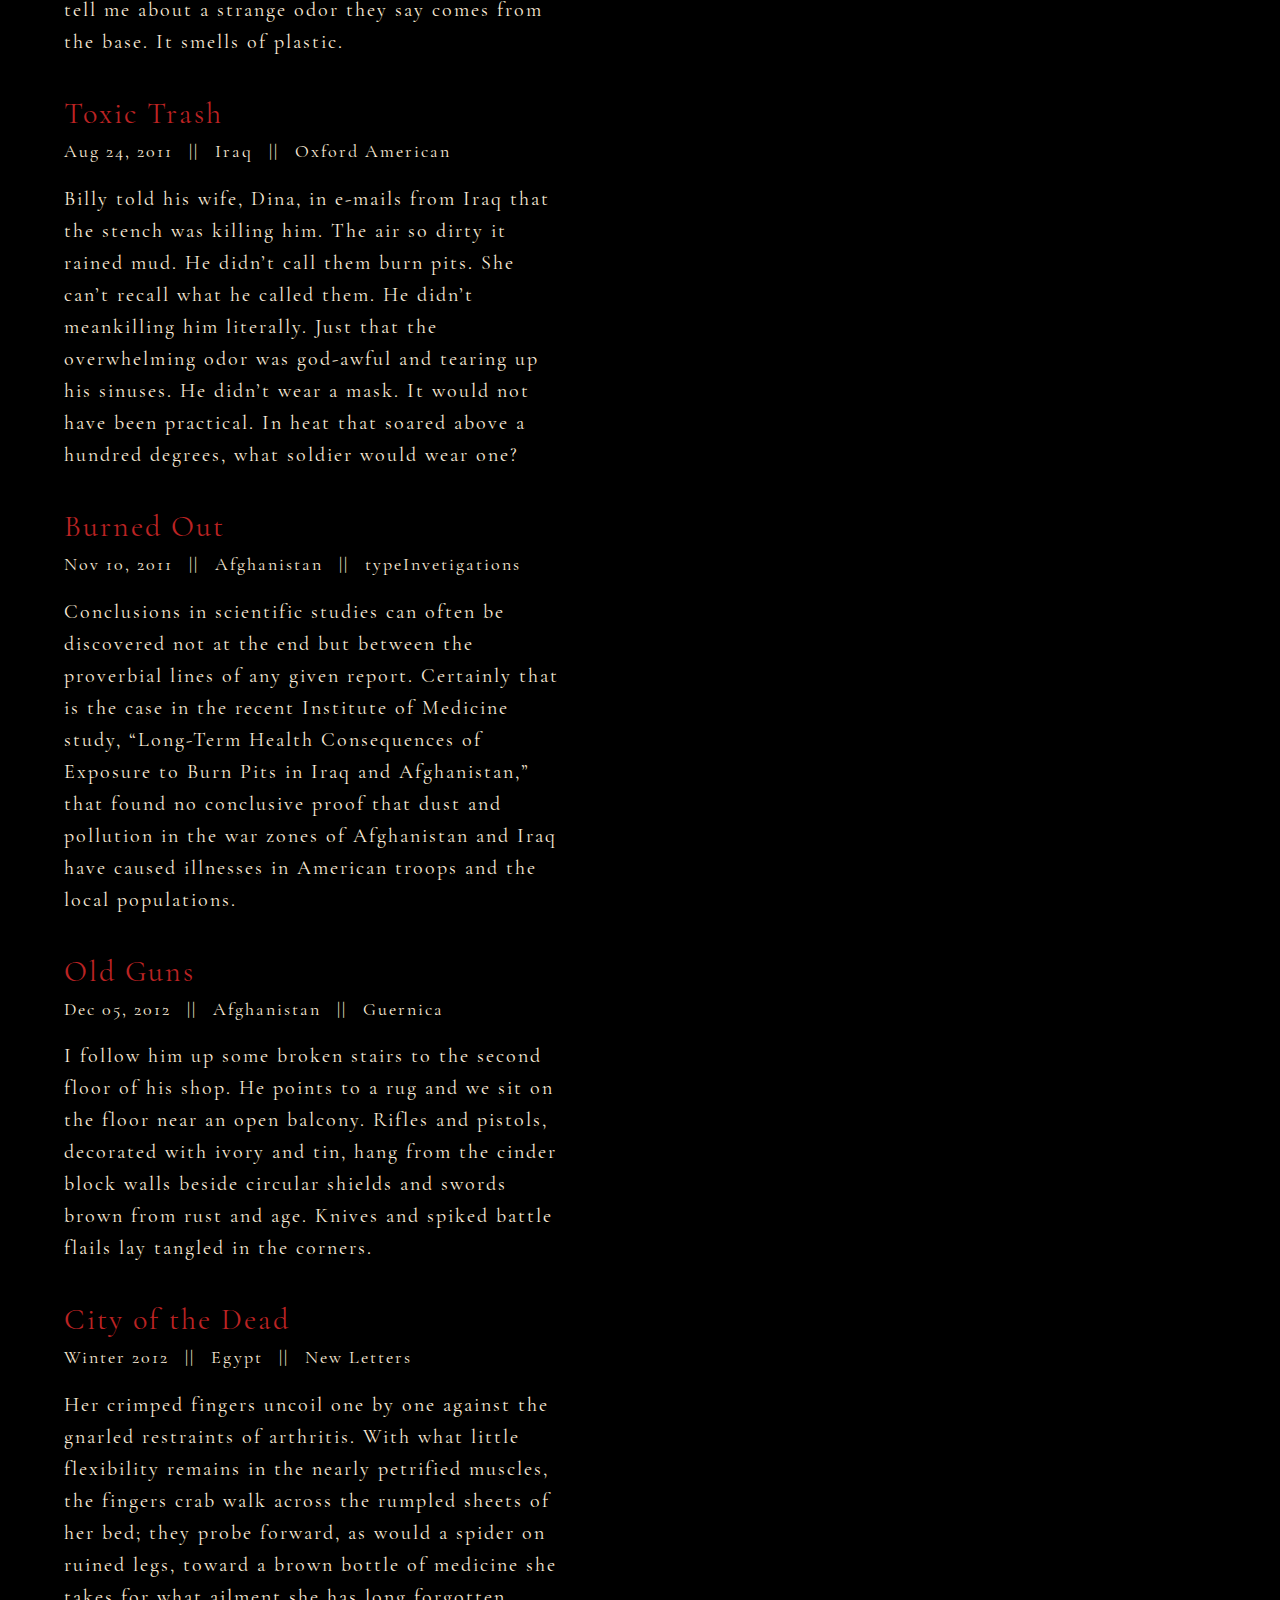
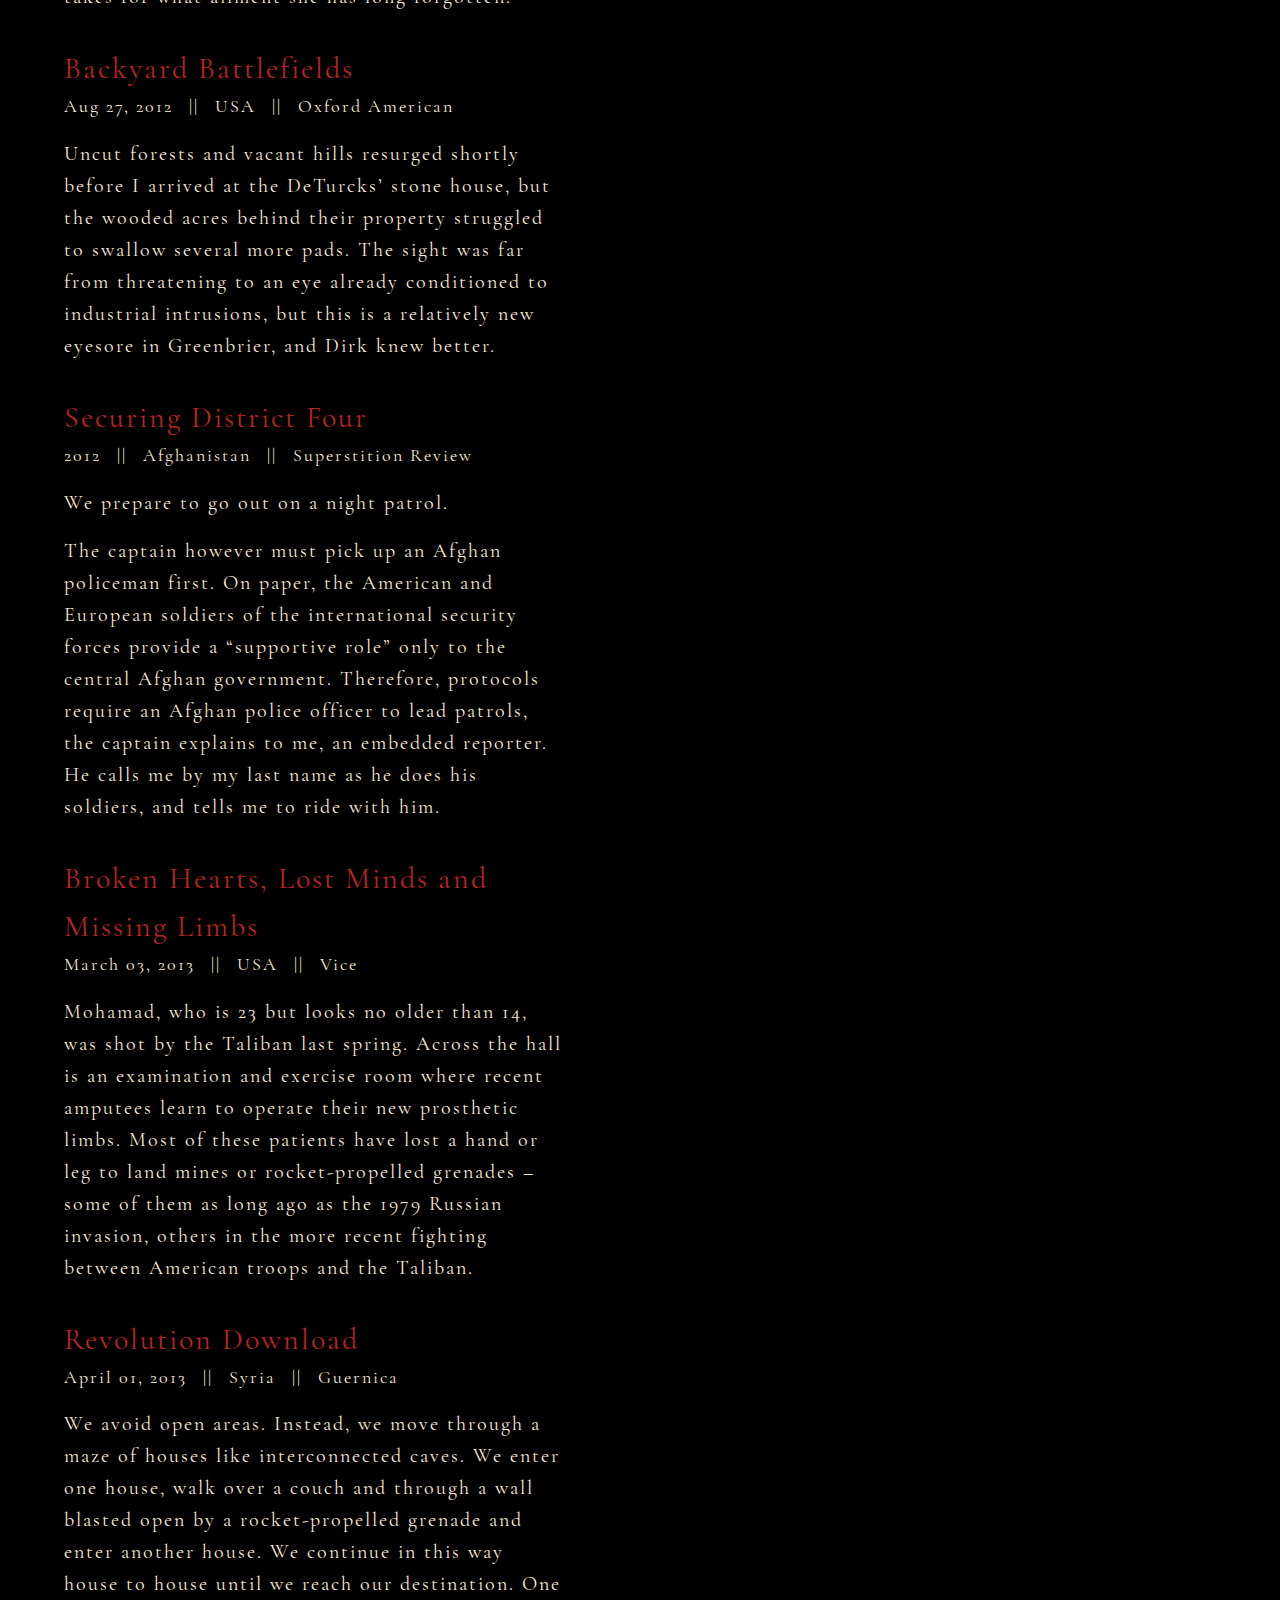
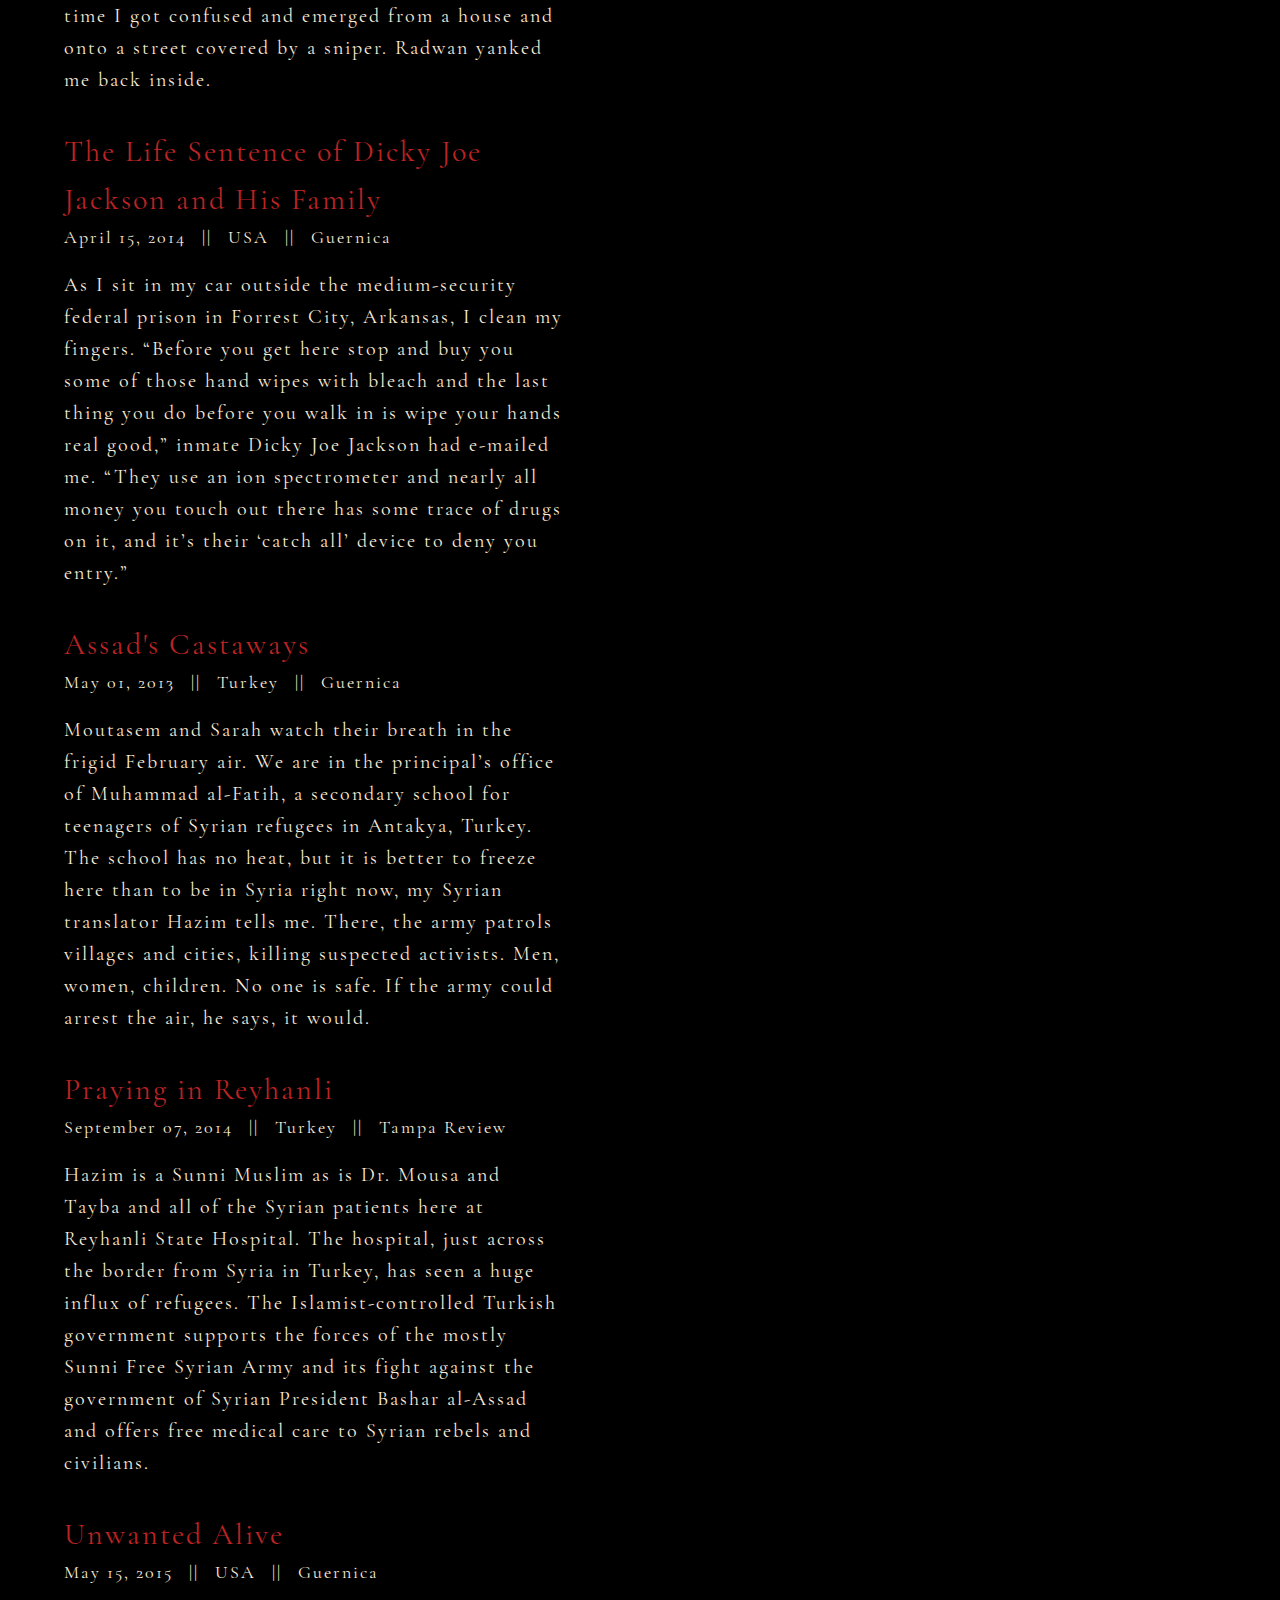
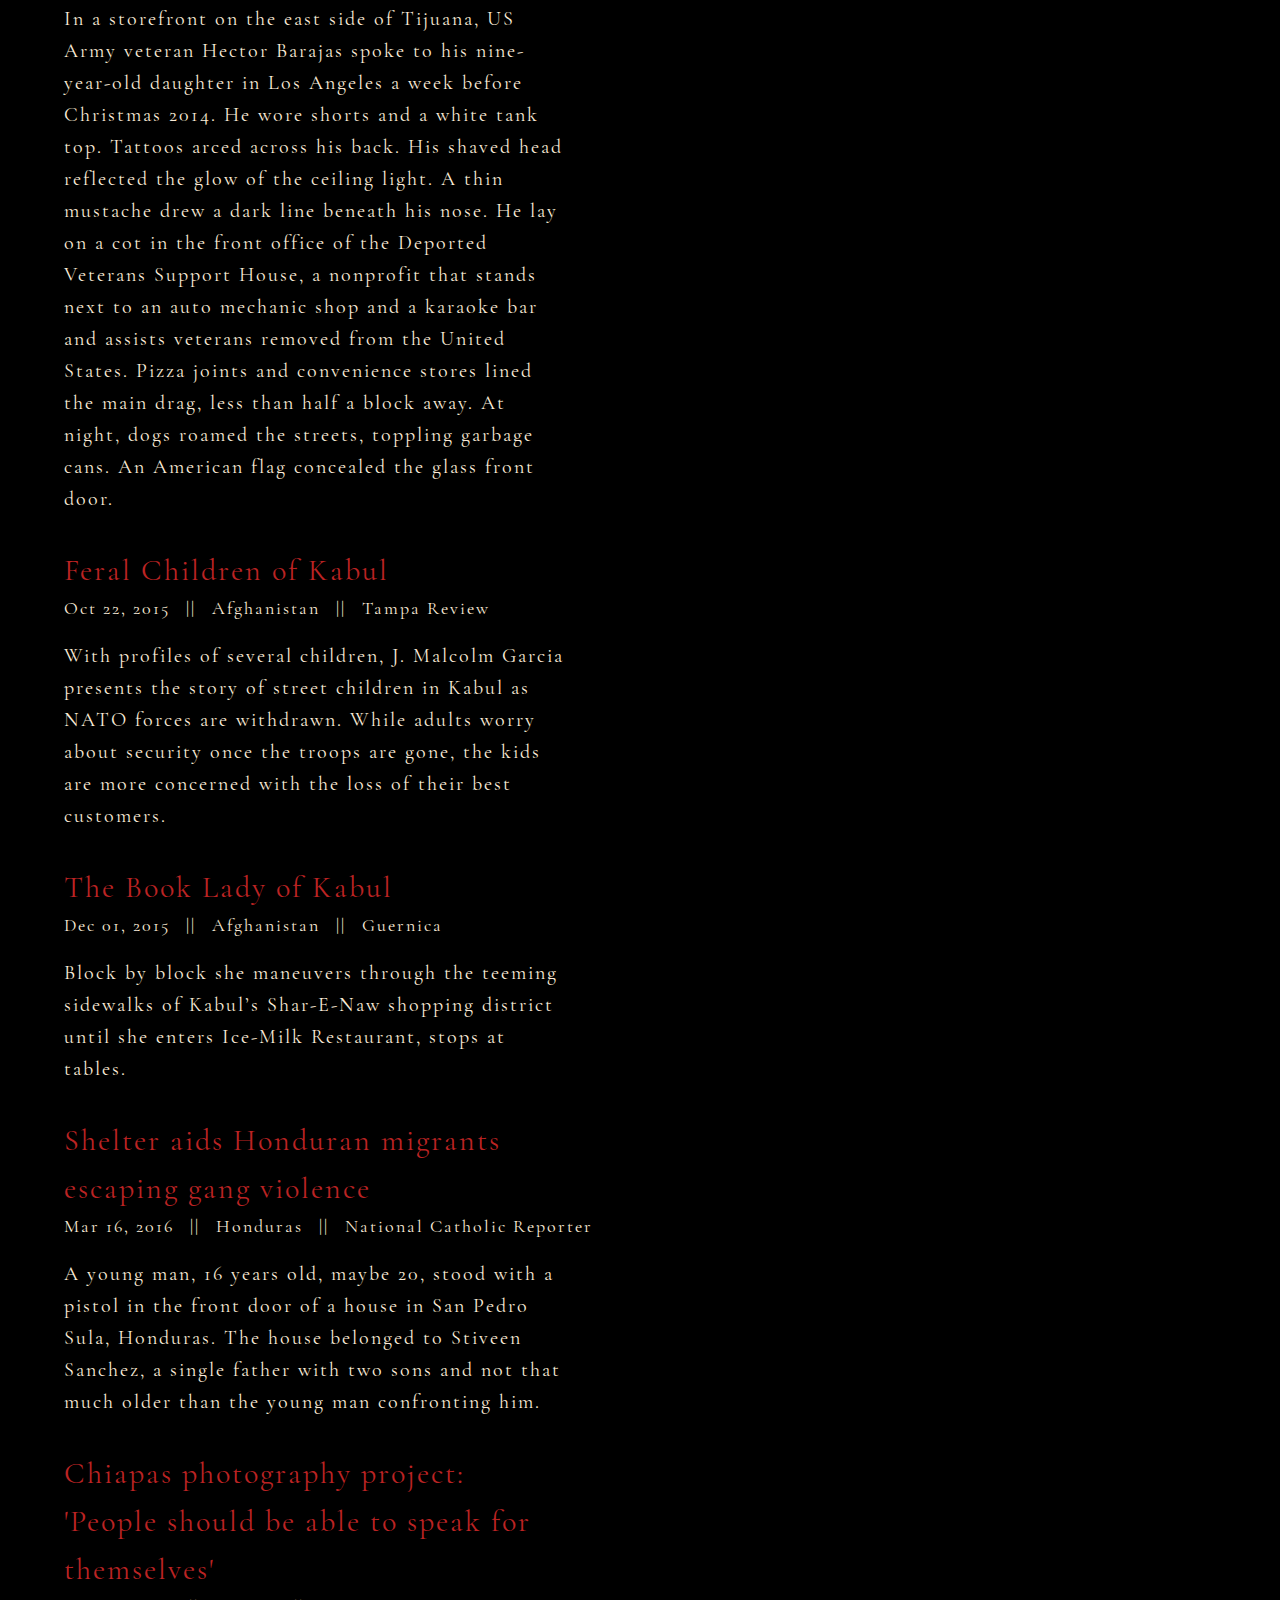
==== commit 46937556: "Update articles.html" ====
--- a/articles.html
+++ b/articles.html
@@ -722,6 +722,25 @@
                                 <p>The captain however must pick up an Afghan policeman first. On paper, the American and European soldiers of the international security forces provide a “supportive role” only to the central Afghan government. Therefore, protocols require an Afghan police officer to lead patrols, the captain explains to me, an embedded reporter. He calls me by my last name as he does his soldiers, and tells me to ride with him. </p>
                             </section>
                         </li>
+                        <li class="report-article">
+                            <section class="article-title">
+                                <h4>
+                                    <a target="_blank" rel="noopener noreferrer" href="https://www.vice.com/da/article/znq5gw/broken-hearts-lost-minds-and-missing-limbs-0239876-v19n12">Broken Hearts, Lost Minds and Missing Limbs</a>
+                                </h4>
+                            </section>
+                            <section class="article-publication">
+                                <div class="mobile-flex flex">
+                                    <span class="article-publisher">Vice</span>
+                                    <span class="article-bars">||</span>
+                                    <span class="article-country">USA</span>
+                                </div>                               
+                                <span class="article-bars">||</span>
+                                <span class="article-date">March 03, 2013</span>
+                            </section>
+                            <section class="article-exerpt">
+                                <p>Mohamad, who is 23 but looks no older than 14, was shot by the Taliban last spring. Across the hall is an examination and exercise room where recent amputees learn to operate their new prosthetic limbs. Most of these patients have lost a hand or leg to land mines or rocket-propelled grenades – some of them as long ago as the 1979 Russian invasion, others in the more recent fighting between American troops and the Taliban.</p>
+                            </section>
+                        </li>
                         <!--     <li class="report-article">
                             <section class="article-title">
                                 <h4>
--- a/styles/style.css
+++ b/styles/style.css
@@ -14,7 +14,7 @@
 
     /* fontsize */
     --nav-font: 25px;
-    --nav-sm-font: 20px;
+    --nav-sm-font: 18px;
     --quote-font: 30px;
     --quote-author-font: 35px;
     --bio-font-sm: 20px;
@@ -1476,7 +1476,7 @@
 
     .article-nav,
     .article-nav:hover {
-        height: 70vh;
+        height: 75vh;
         width: 15vw;
     }
 
@@ -1553,4 +1553,4 @@
 }
 
  
- /* #endregion */+ /* #endregion */
